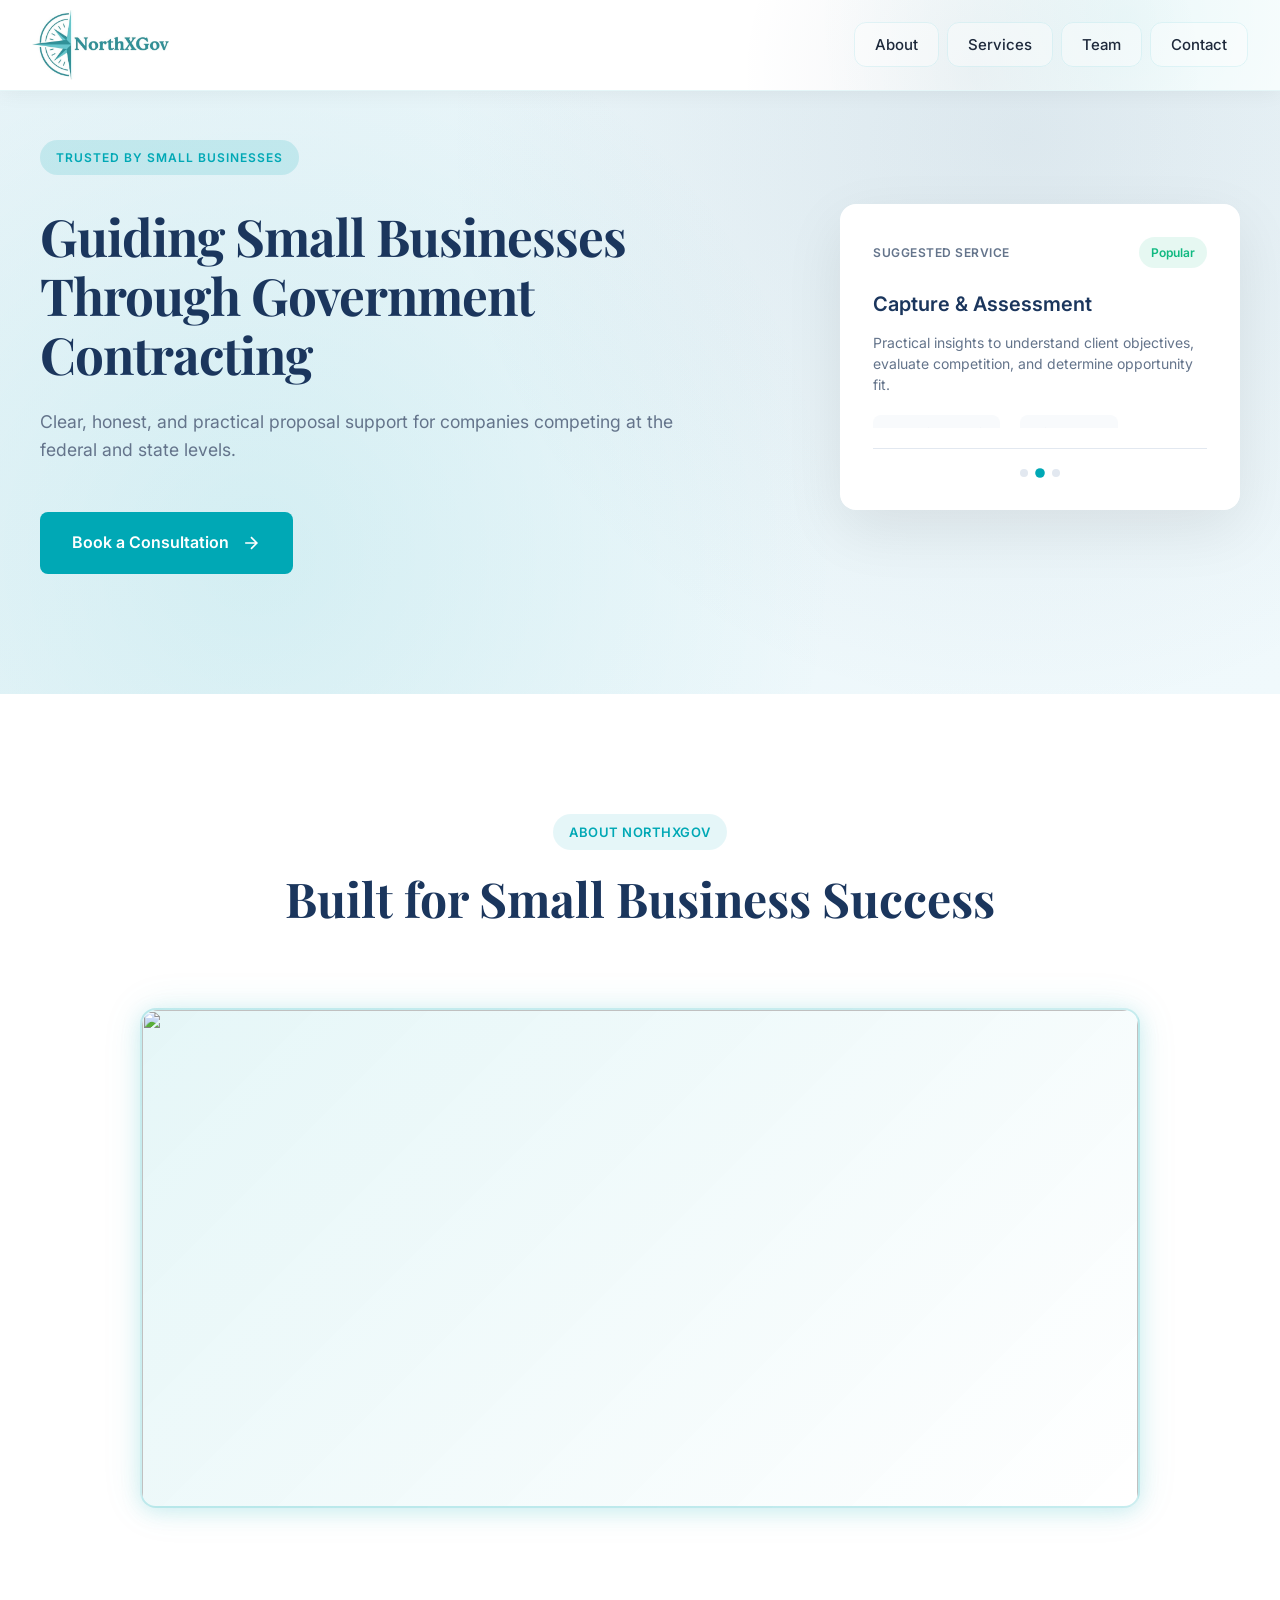
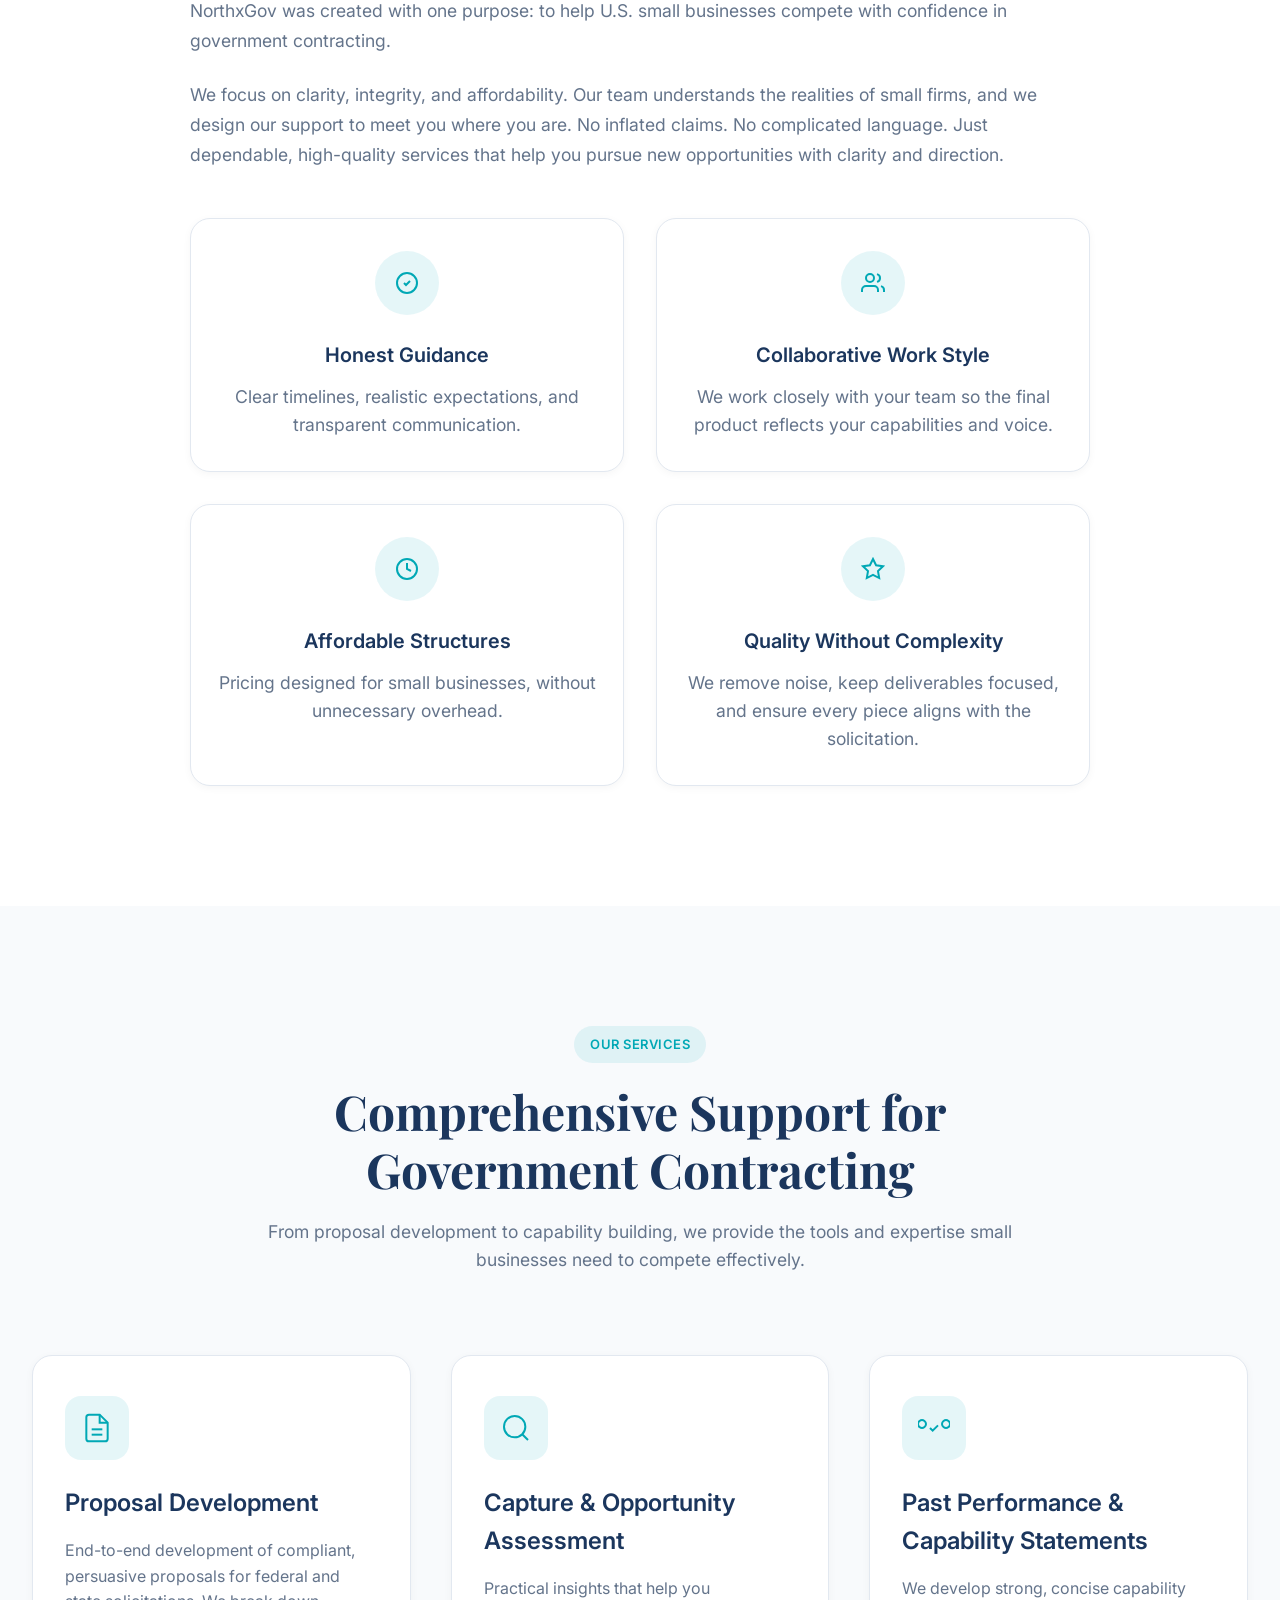
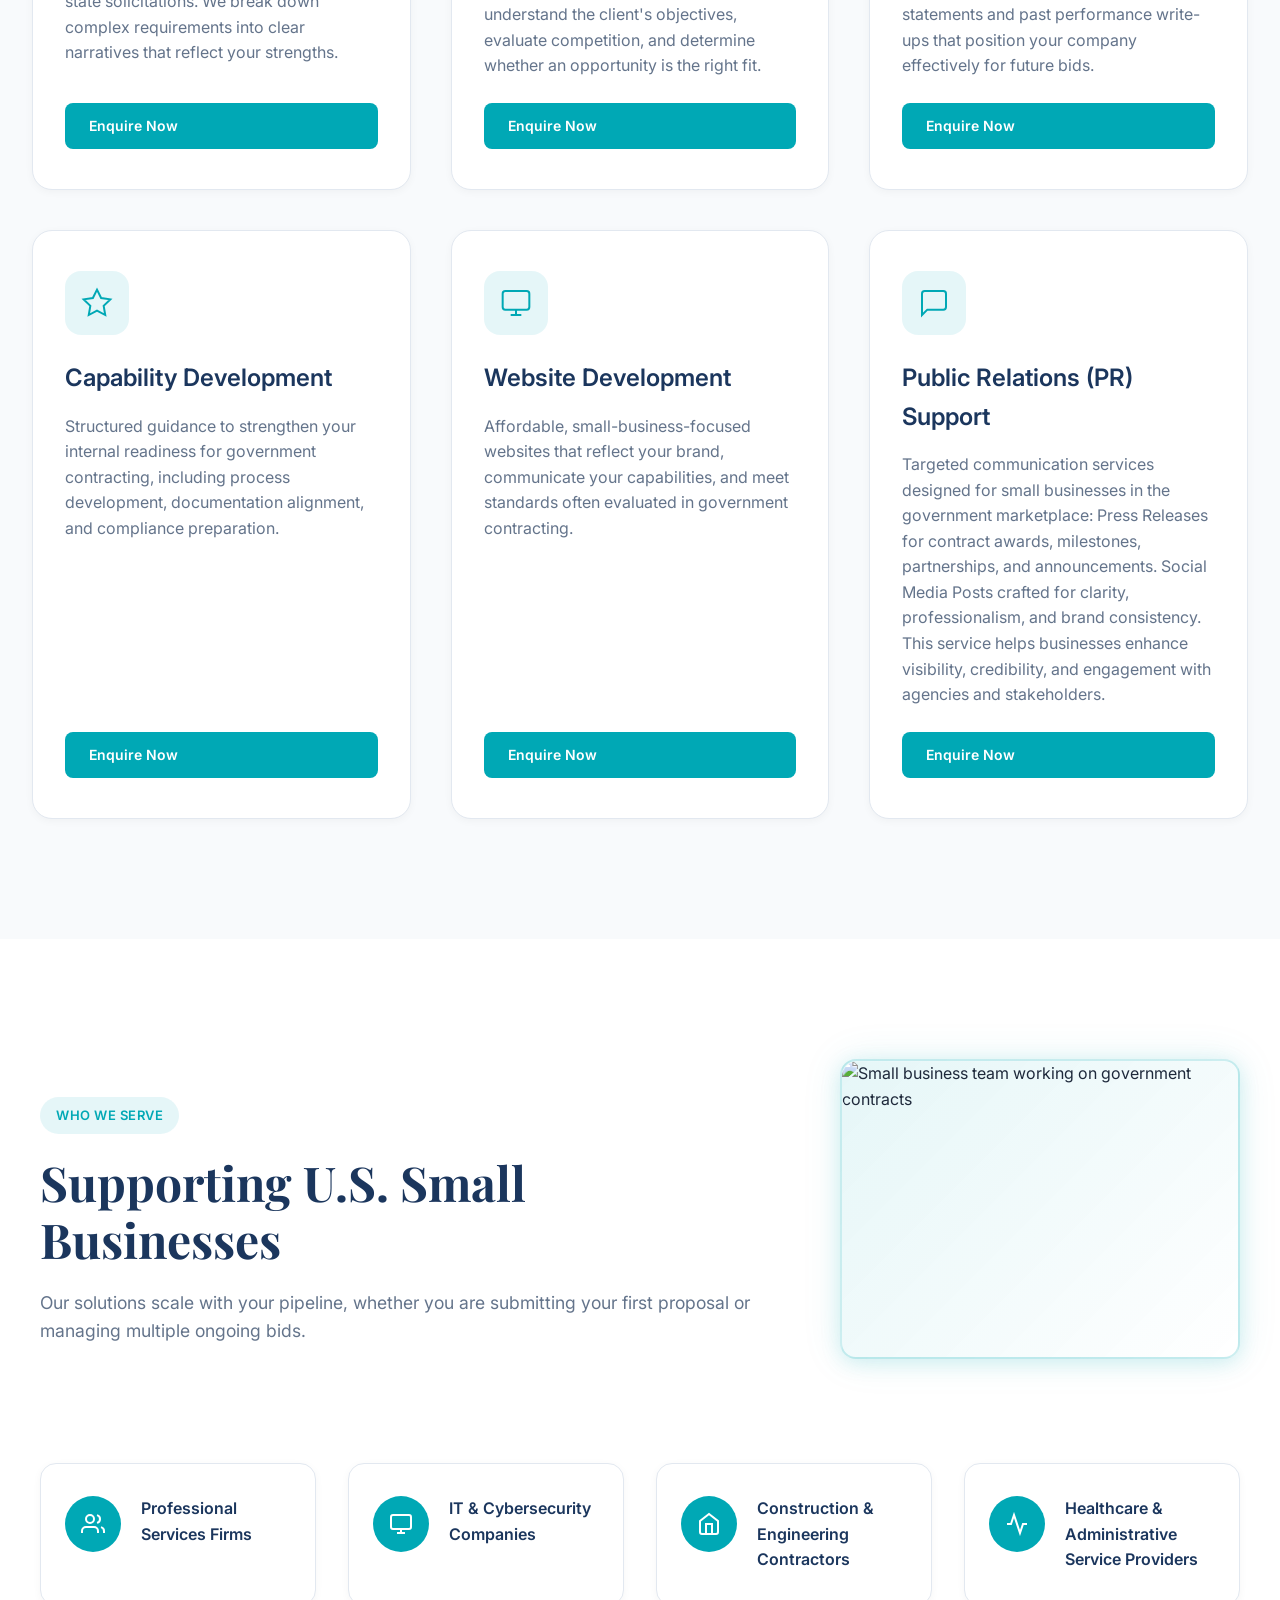
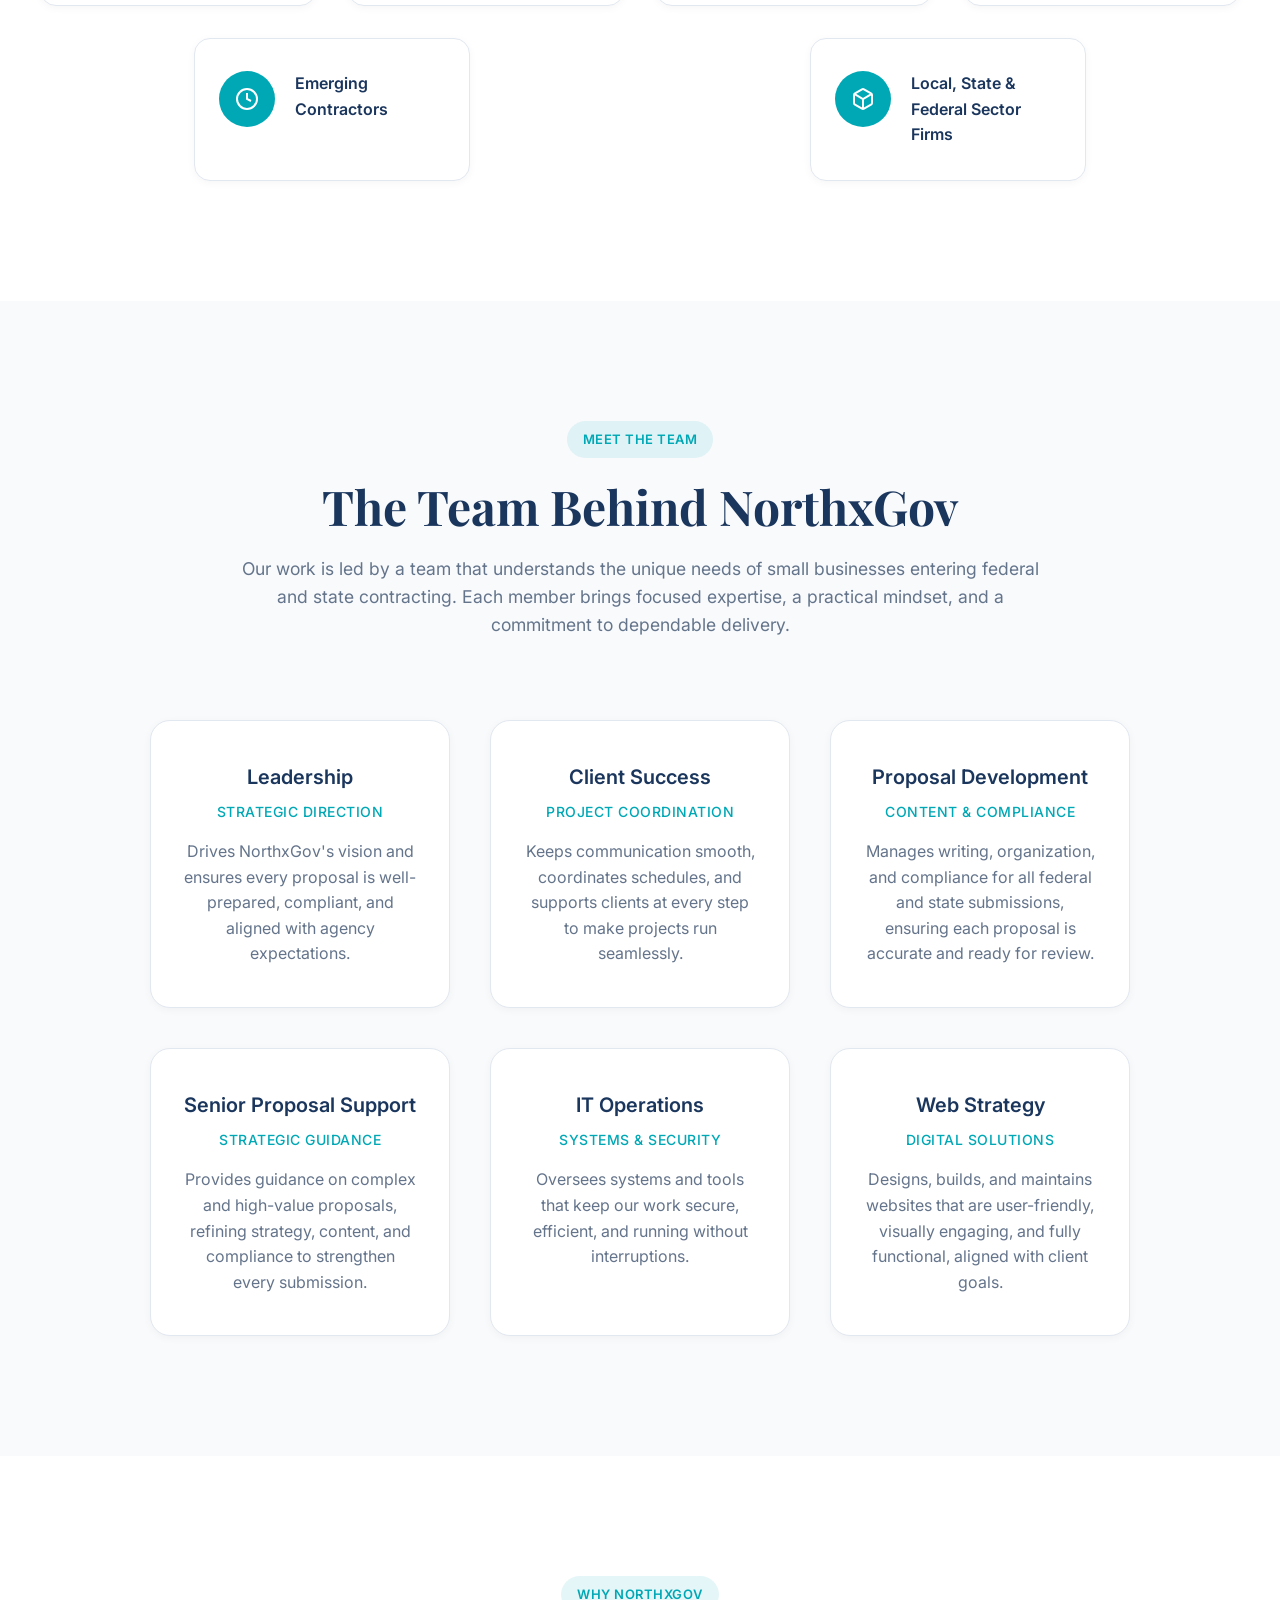
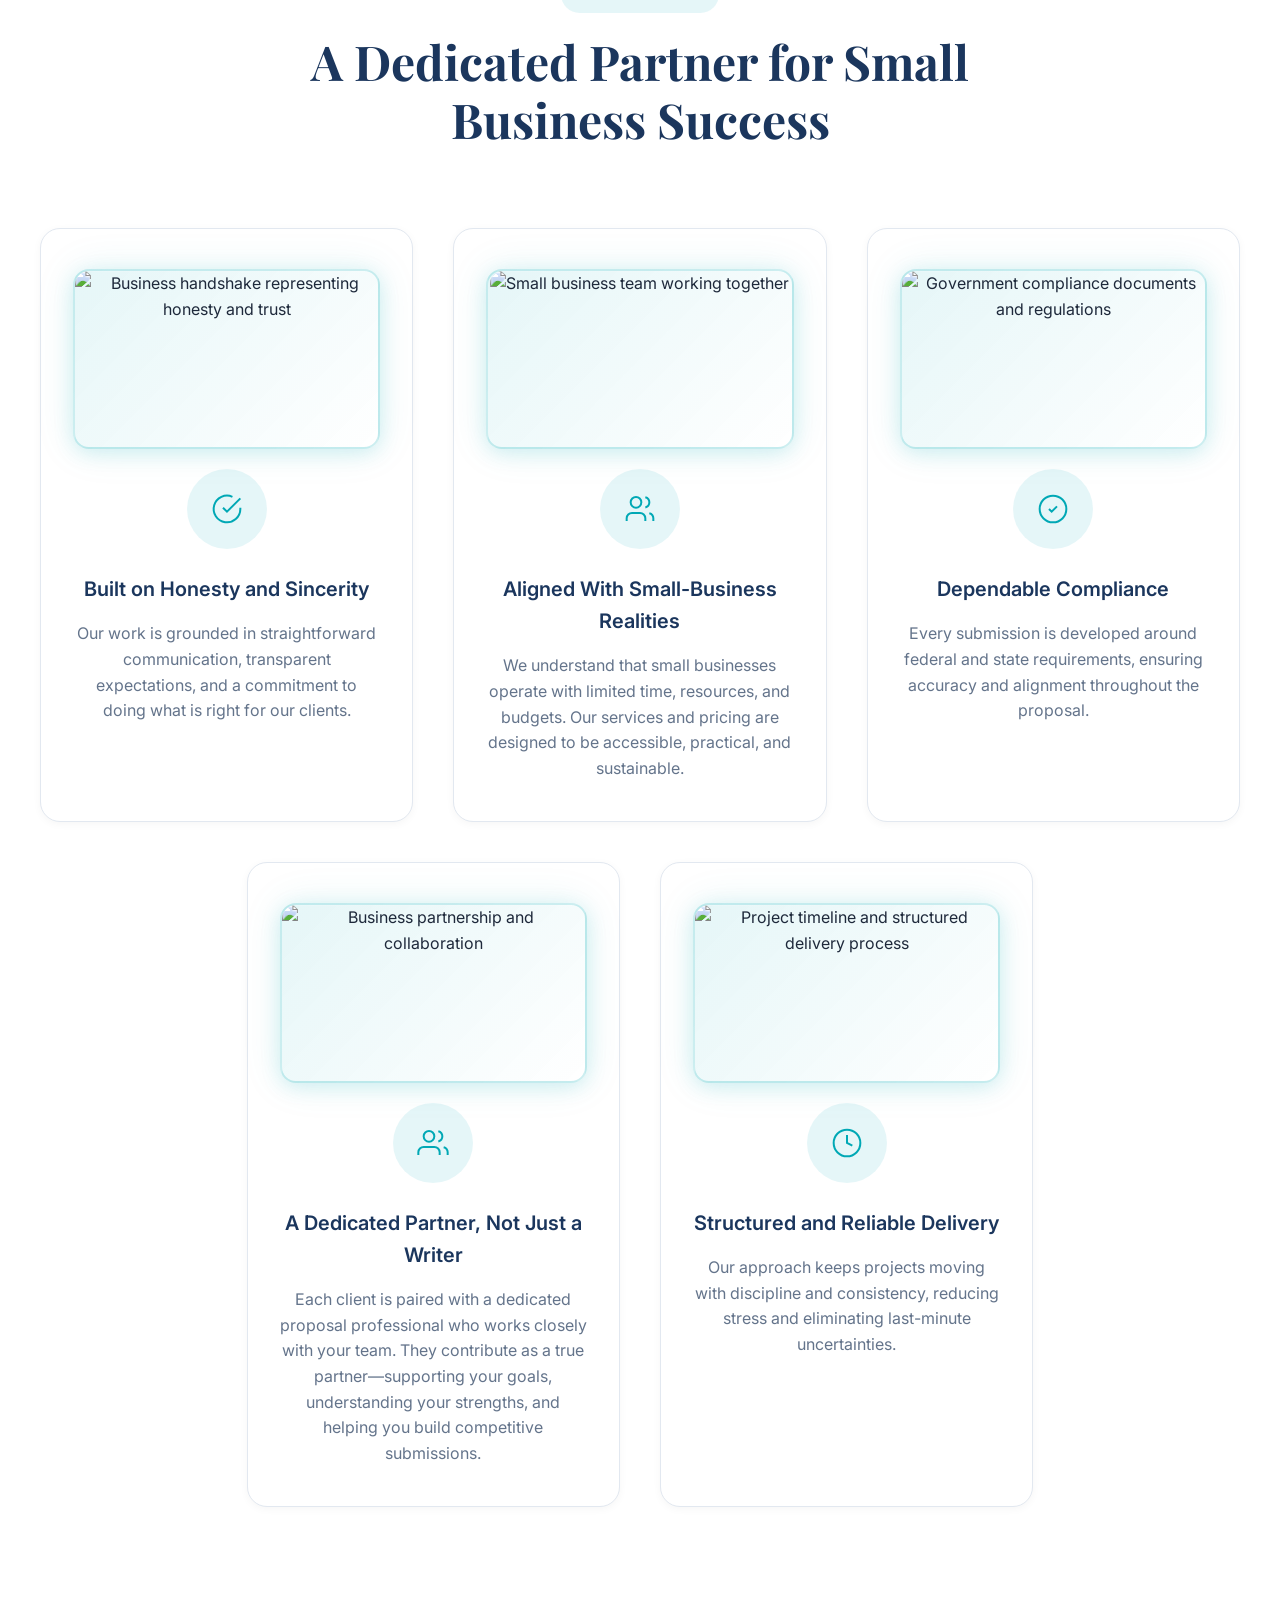
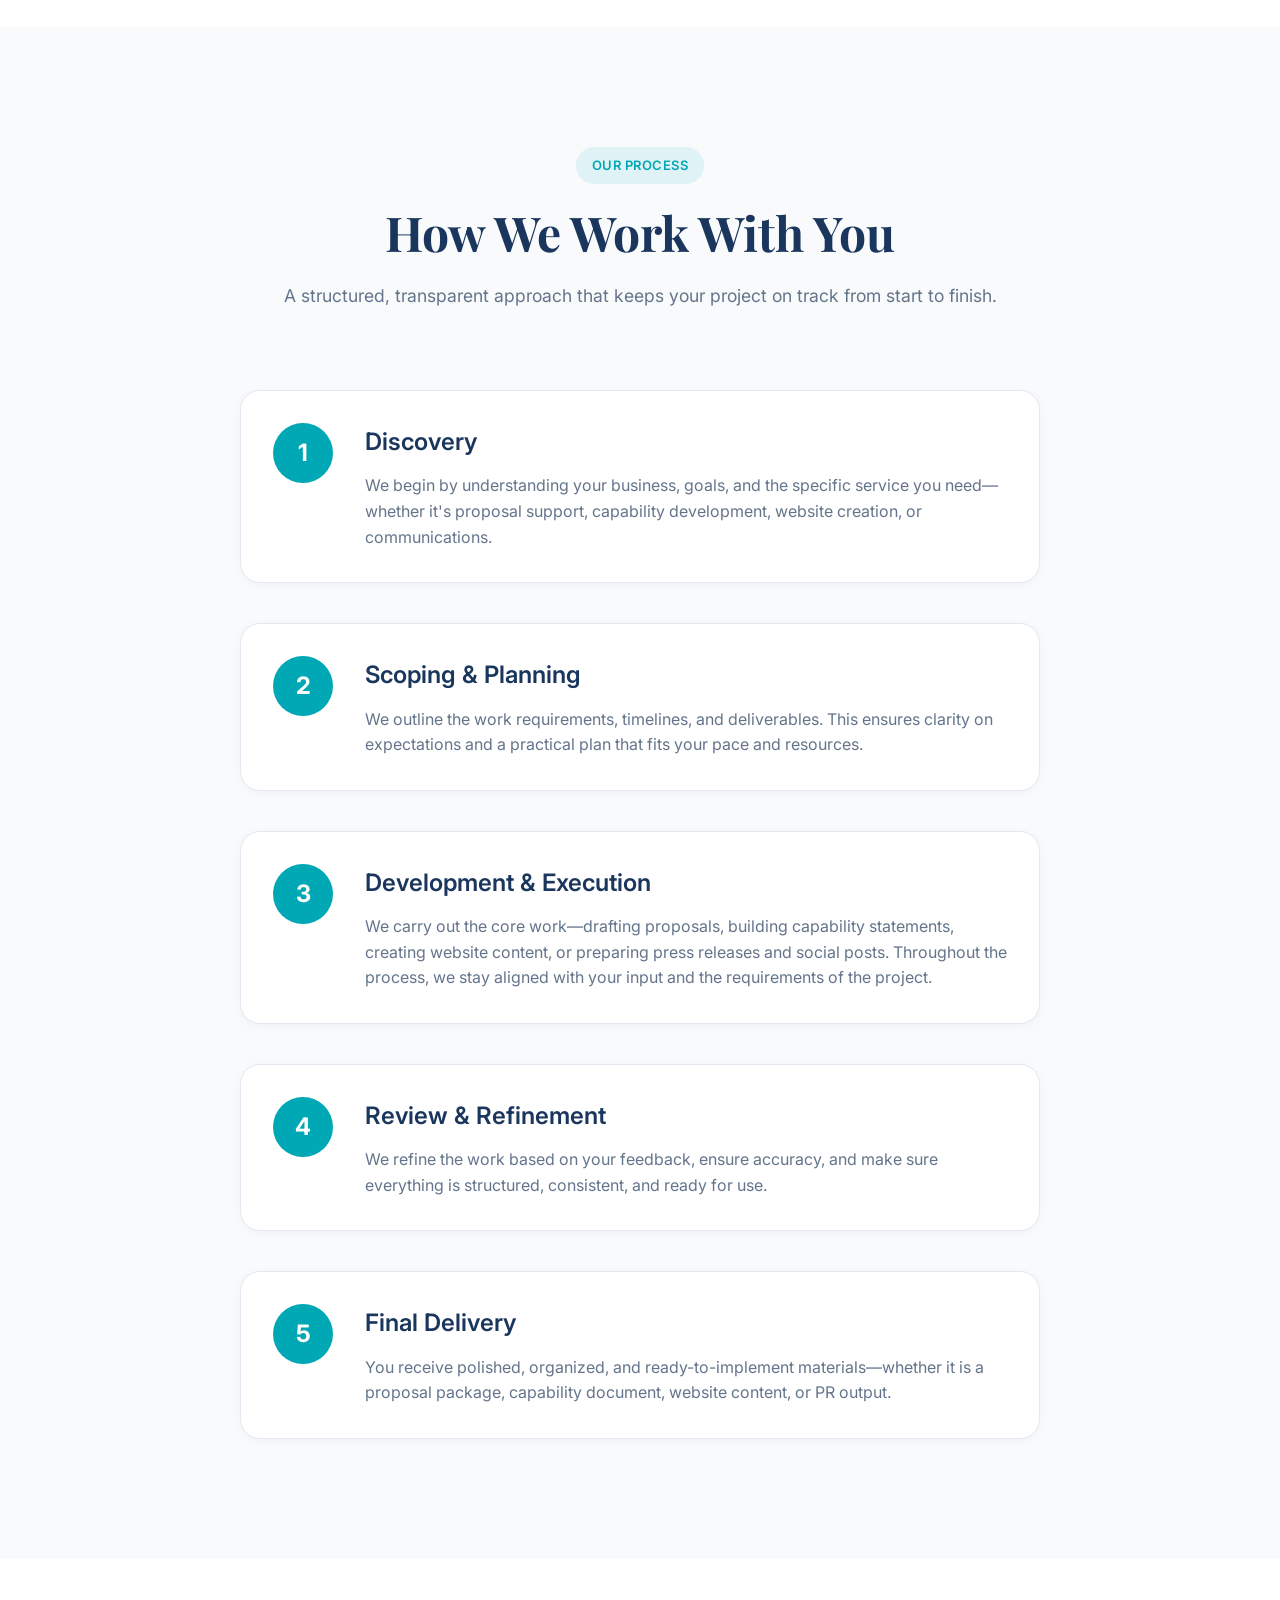
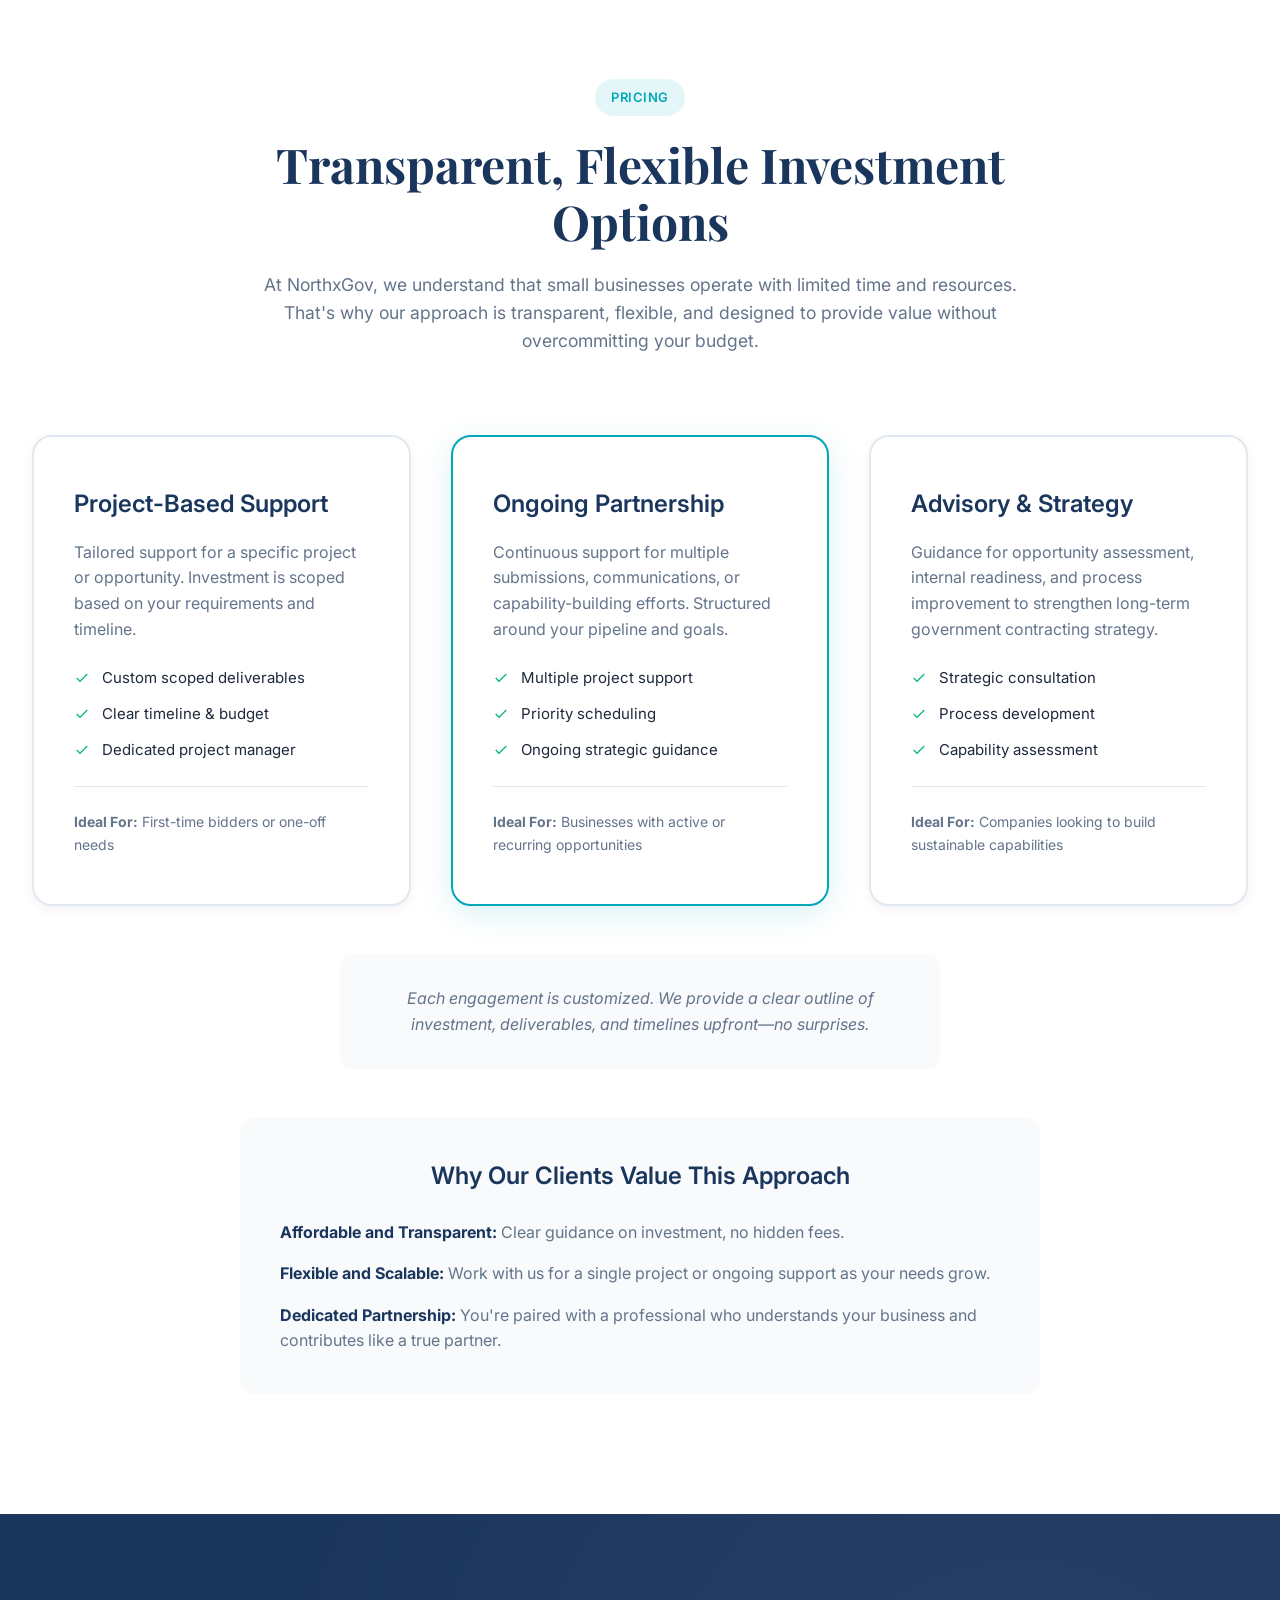
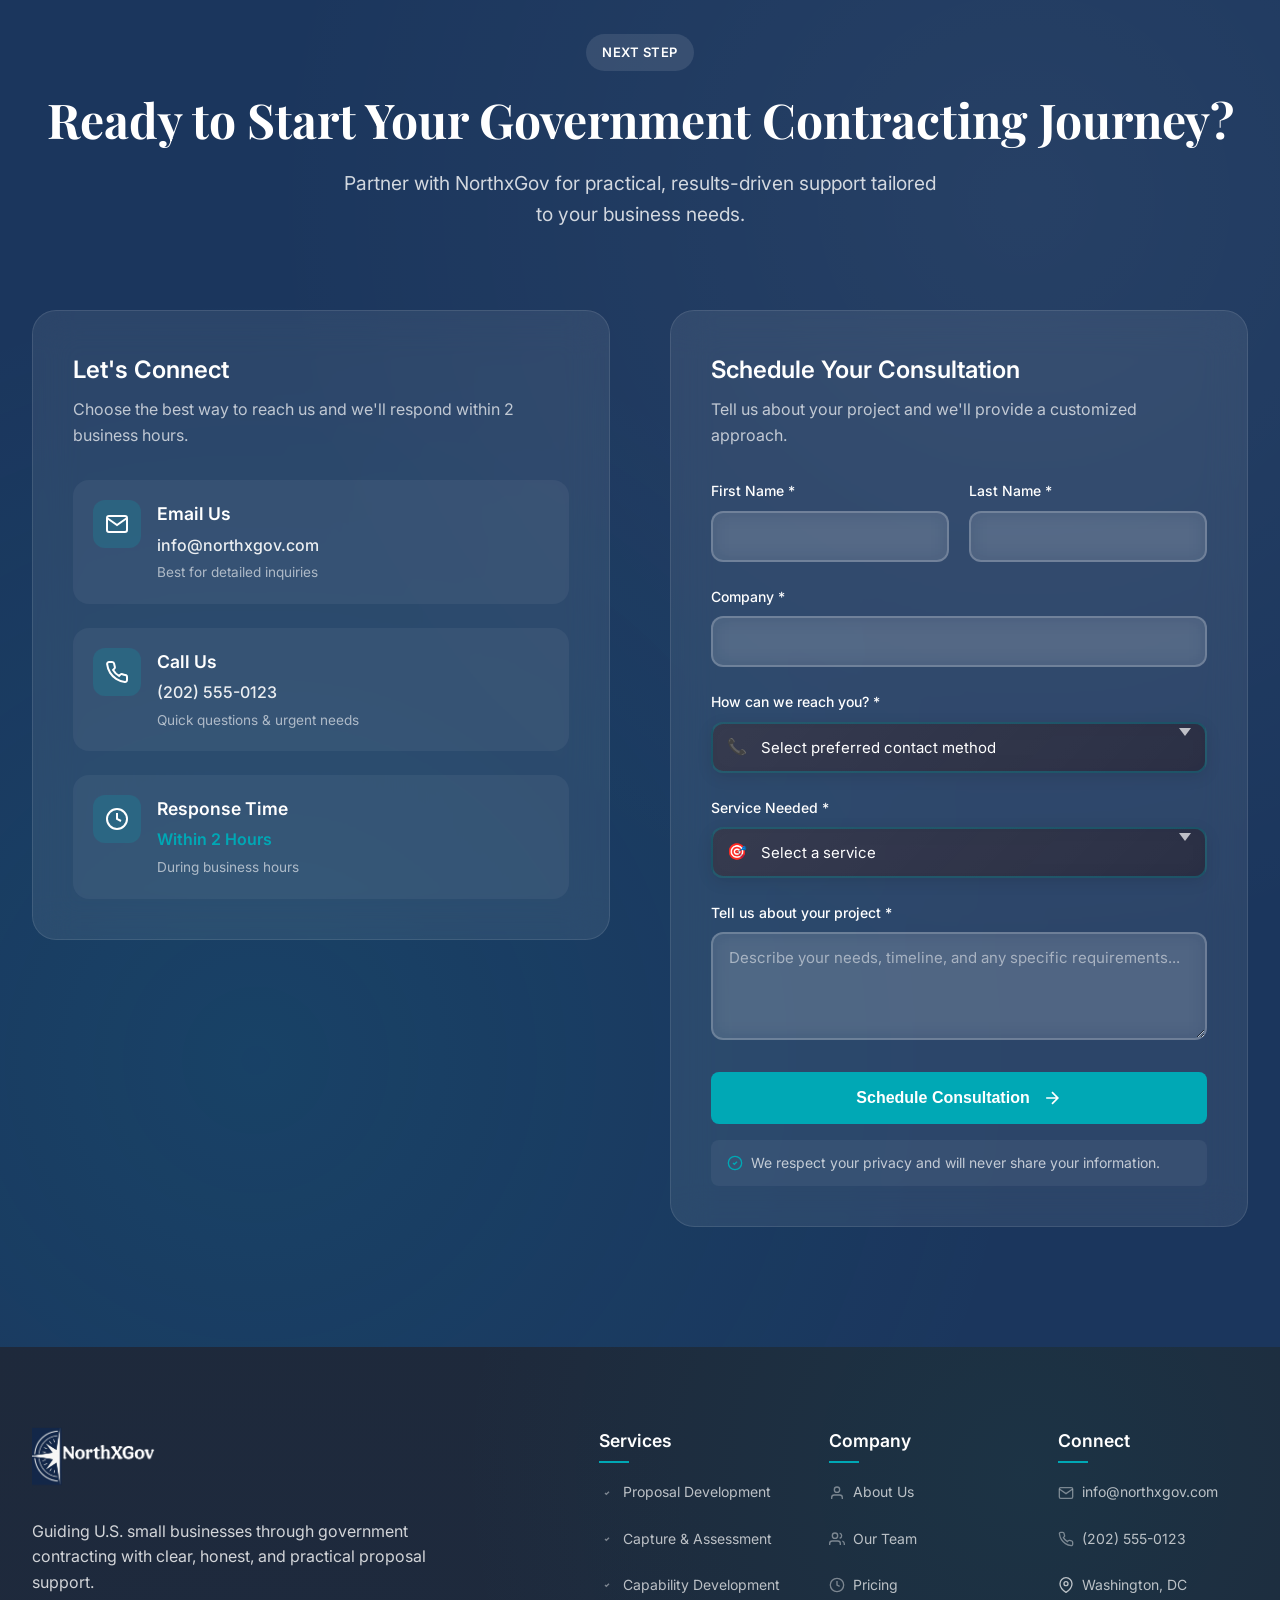
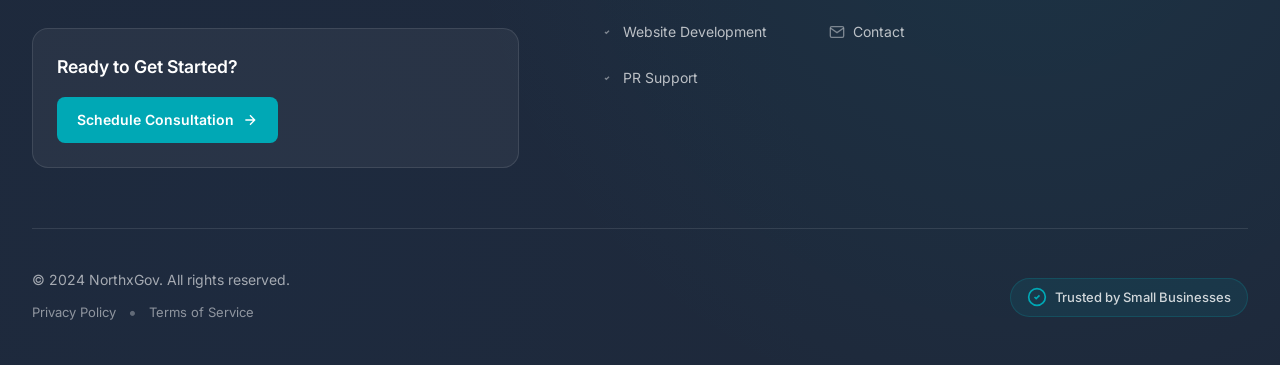
==== index.html @ 9a112b17 "added favicon, seo" ====
<!DOCTYPE html>
<html lang="en">

<head>
    <meta charset="UTF-8">
    <meta name="viewport" content="width=device-width, initial-scale=1.0">
    <title>NorthxGov - Guiding Small Businesses Through Government Contracting</title>

    <!-- SEO Meta Tags -->
    <meta name="description"
        content="NorthxGov provides government contracting services, federal contracting consulting, and small business government contracting support. Expert RFP response services and proposal writing for government contractors.">
    <meta name="keywords"
        content="government contracting, government contractor services, government contract bidding, government proposal writing services, federal contracting consulting, state contracting consulting, small business government contracting support, RFP response services, capability statement development, government bid support, govcon consulting services, affordable gov contract consulting, website development for contractors">
    <meta name="author" content="NorthxGov">
    <meta name="robots" content="index, follow">

    <!-- Open Graph Meta Tags -->
    <meta property="og:title" content="NorthxGov - Government Contracting Services for Small Businesses">
    <meta property="og:description"
        content="Expert government contracting services, federal contracting consulting, RFP response services, and proposal writing for small business government contractors.">
    <meta property="og:type" content="website">
    <meta property="og:url" content="https://northxgov.com">
    <meta property="og:image" content="logo.jpg">

    <!-- Twitter Card Meta Tags -->
    <meta name="twitter:card" content="summary_large_image">
    <meta name="twitter:title" content="NorthxGov - Government Contracting Services">
    <meta name="twitter:description"
        content="Government contracting services, federal contracting consulting, RFP response services for small businesses.">
    <meta name="twitter:image" content="logo.jpg">

    <!-- Additional SEO Meta Tags -->
    <meta name="geo.region" content="US">
    <meta name="geo.placename" content="United States">
    <meta name="language" content="en-US">
    <meta name="distribution" content="global">
    <meta name="rating" content="general">
    <meta name="revisit-after" content="7 days">

    <!-- Favicon -->
    <link rel="apple-touch-icon" sizes="180x180" href="favicon_io/apple-touch-icon.png">
    <link rel="icon" type="image/png" sizes="32x32" href="favicon_io/favicon-32x32.png">
    <link rel="icon" type="image/png" sizes="16x16" href="favicon_io/favicon-16x16.png">
    <link rel="manifest" href="favicon_io/site.webmanifest">
    <link rel="shortcut icon" href="favicon_io/favicon.ico">
    <meta name="theme-color" content="#00A8B5">
    <meta name="msapplication-TileColor" content="#1B365D">

    <!-- Stylesheets -->
    <link rel="stylesheet" href="styles.css">
    <link rel="stylesheet" href="styles2.css">
    <link rel="stylesheet" href="styles3.css">
    <link
        href="https://fonts.googleapis.com/css2?family=Playfair+Display:wght@400;600;700&family=Inter:wght@300;400;500;600&display=swap"
        rel="stylesheet">
</head>

<body>
    <!-- Navigation -->
    <nav class="navbar">
        <div class="nav-container">
            <div class="nav-logo">
                <img src="logo.jpg" alt="NorthxGov" class="logo-img">
            </div>

            <ul class="nav-menu">
                <li><a href="#about" class="nav-link">About</a></li>
                <li><a href="#services" class="nav-link">Services</a></li>
                <li><a href="#team" class="nav-link">Team</a></li>
                <li><a href="#contact" class="nav-link">Contact</a></li>
            </ul>

            <div class="mobile-menu-toggle">
                <span class="hamburger-line"></span>
                <span class="hamburger-line"></span>
                <span class="hamburger-line"></span>
            </div>
        </div>

        <!-- Mobile Menu Overlay -->
        <div class="mobile-menu-overlay">
            <div class="mobile-menu-content">
                <ul class="mobile-nav-links">
                    <li><a href="#about" class="mobile-nav-link">About</a></li>
                    <li><a href="#services" class="mobile-nav-link">Services</a></li>
                    <li><a href="#team" class="mobile-nav-link">Team</a></li>
                    <li><a href="#contact" class="mobile-nav-link">Contact</a></li>
                </ul>
            </div>
        </div>
    </nav>

    <!-- Hero Section -->
    <section class="hero">
        <div class="hero-overlay"></div>
        <div class="container">
            <div class="hero-content">
                <div class="hero-text">
                    <div class="hero-badge">Trusted by Small Businesses</div>
                    <h1 class="hero-title">Guiding Small Businesses Through Government Contracting</h1>
                    <p class="hero-subtitle">Clear, honest, and practical proposal support for companies competing at
                        the federal and state levels.</p>

                    <div class="hero-actions">
                        <a href="#contact" class="btn-primary-large">
                            <span>Book a Consultation</span>
                            <svg width="20" height="20" viewBox="0 0 24 24" fill="none" stroke="currentColor"
                                stroke-width="2">
                                <path d="M5 12h14M12 5l7 7-7 7" />
                            </svg>
                        </a>
                    </div>
                </div>

                <div class="hero-visual">
                    <div class="hero-card">
                        <div class="card-header">
                            <div class="card-label">Suggested Service</div>
                            <div class="card-badge">Popular</div>
                        </div>
                        <div class="card-content" id="serviceSlider">
                            <div class="service-slide active">
                                <h3 class="card-title">Proposal Development</h3>
                                <p class="card-description">End-to-end development of compliant, persuasive proposals
                                    for federal and state solicitations.</p>
                                <div class="card-metrics">
                                    <span class="metric-item">Compliance Ready</span>
                                    <span class="metric-item">Expert Review</span>
                                </div>
                            </div>
                            <div class="service-slide">
                                <h3 class="card-title">Capture & Assessment</h3>
                                <p class="card-description">Practical insights to understand client objectives, evaluate
                                    competition, and determine opportunity fit.</p>
                                <div class="card-metrics">
                                    <span class="metric-item">Strategic Analysis</span>
                                    <span class="metric-item">Win Strategy</span>
                                </div>
                            </div>
                            <div class="service-slide">
                                <h3 class="card-title">Capability Development</h3>
                                <p class="card-description">Structured guidance to strengthen internal readiness for
                                    government contracting success.</p>
                                <div class="card-metrics">
                                    <span class="metric-item">Process Building</span>
                                    <span class="metric-item">Long-term Growth</span>
                                </div>
                            </div>
                        </div>
                        <div class="slide-indicators">
                            <span class="indicator active" data-slide="0"></span>
                            <span class="indicator" data-slide="1"></span>
                            <span class="indicator" data-slide="2"></span>
                        </div>
                    </div>
                </div>
            </div>
        </div>
    </section>

    <!-- About Section -->
    <section id="about" class="about">
        <div class="container">
            <div class="about-content">
                <div class="section-intro">
                    <div class="section-label">About NorthxGov</div>
                    <h2>Built for Small Business Success</h2>
                </div>

                <!-- About Section Image -->
                <div class="about-main-image">
                    <div class="image-container glow-container">
                        <img src="https://images.unsplash.com/photo-1568992687947-868a62a9f521?q=80&w=1332&auto=format&fit=crop&ixlib=rb-4.1.0&ixid=M3wxMjA3fDB8MHxwaG90by1wYWdlfHx8fGVufDB8fHx8fA%3D%3D
                            alt=" Professional business team collaboration" class="about-image">
                    </div>
                </div>

                <div class="about-grid">
                    <div class="about-text">
                        <p>NorthxGov was created with one purpose: to help U.S. small businesses compete with confidence
                            in government contracting.</p>

                        <p>We focus on clarity, integrity, and affordability. Our team understands the realities of
                            small firms, and we design our support to meet you where you are. No inflated claims. No
                            complicated language. Just dependable, high-quality services that help you pursue new
                            opportunities with clarity and direction.</p>

                        <div class="approach-grid">
                            <div class="approach-card">
                                <div class="approach-icon">
                                    <svg width="24" height="24" viewBox="0 0 24 24" fill="none" stroke="currentColor"
                                        stroke-width="2">
                                        <path d="M9 12l2 2 4-4" />
                                        <circle cx="12" cy="12" r="10" />
                                    </svg>
                                </div>
                                <div class="approach-content">
                                    <h4>Honest Guidance</h4>
                                    <p>Clear timelines, realistic expectations, and transparent communication.</p>
                                </div>
                            </div>

                            <div class="approach-card">
                                <div class="approach-icon">
                                    <svg width="24" height="24" viewBox="0 0 24 24" fill="none" stroke="currentColor"
                                        stroke-width="2">
                                        <path d="M17 21v-2a4 4 0 0 0-4-4H5a4 4 0 0 0-4 4v2" />
                                        <circle cx="9" cy="7" r="4" />
                                        <path d="M23 21v-2a4 4 0 0 0-3-3.87" />
                                        <path d="M16 3.13a4 4 0 0 1 0 7.75" />
                                    </svg>
                                </div>
                                <div class="approach-content">
                                    <h4>Collaborative Work Style</h4>
                                    <p>We work closely with your team so the final product reflects your capabilities
                                        and voice.</p>
                                </div>
                            </div>

                            <div class="approach-card">
                                <div class="approach-icon">
                                    <svg width="24" height="24" viewBox="0 0 24 24" fill="none" stroke="currentColor"
                                        stroke-width="2">
                                        <circle cx="12" cy="12" r="10" />
                                        <path d="M12 6v6l4 2" />
                                    </svg>
                                </div>
                                <div class="approach-content">
                                    <h4>Affordable Structures</h4>
                                    <p>Pricing designed for small businesses, without unnecessary overhead.</p>
                                </div>
                            </div>

                            <div class="approach-card">
                                <div class="approach-icon">
                                    <svg width="24" height="24" viewBox="0 0 24 24" fill="none" stroke="currentColor"
                                        stroke-width="2">
                                        <path
                                            d="M12 2l3.09 6.26L22 9.27l-5 4.87 1.18 6.88L12 17.77l-6.18 3.25L7 14.14 2 9.27l6.91-1.01L12 2z" />
                                    </svg>
                                </div>
                                <div class="approach-content">
                                    <h4>Quality Without Complexity</h4>
                                    <p>We remove noise, keep deliverables focused, and ensure every piece aligns with
                                        the solicitation.</p>
                                </div>
                            </div>
                        </div>
                    </div>
                </div>
            </div>
        </div>
    </section>

    <!-- Services Section -->
    <section id="services" class="services">
        <div class="container">
            <div class="section-intro">
                <div class="section-label">Our Services</div>
                <h2>Comprehensive Support for Government Contracting</h2>
                <p>From proposal development to capability building, we provide the tools and expertise small businesses
                    need to compete effectively.</p>
            </div>

            <div class="services-grid">
                <div class="service-card">
                    <div class="card-icon">
                        <svg width="32" height="32" viewBox="0 0 24 24" fill="none" stroke="currentColor"
                            stroke-width="1.5">
                            <path d="M14 2H6a2 2 0 0 0-2 2v16a2 2 0 0 0 2 2h12a2 2 0 0 0 2-2V8z" />
                            <polyline points="14,2 14,8 20,8" />
                            <line x1="16" y1="13" x2="8" y2="13" />
                            <line x1="16" y1="17" x2="8" y2="17" />
                        </svg>
                    </div>
                    <h3>Proposal Development</h3>
                    <p>End-to-end development of compliant, persuasive proposals for federal and state solicitations. We
                        break down complex requirements into clear narratives that reflect your strengths.</p>
                    <a href="#contact" class="service-enquire-btn" data-service="proposal">Enquire Now</a>
                </div>

                <div class="service-card">
                    <div class="card-icon">
                        <svg width="32" height="32" viewBox="0 0 24 24" fill="none" stroke="currentColor"
                            stroke-width="1.5">
                            <circle cx="11" cy="11" r="8" />
                            <path d="M21 21l-4.35-4.35" />
                        </svg>
                    </div>
                    <h3>Capture & Opportunity Assessment</h3>
                    <p>Practical insights that help you understand the client's objectives, evaluate competition, and
                        determine whether an opportunity is the right fit.</p>
                    <a href="#contact" class="service-enquire-btn" data-service="capture">Enquire Now</a>
                </div>

                <div class="service-card">
                    <div class="card-icon">
                        <svg width="32" height="32" viewBox="0 0 24 24" fill="none" stroke="currentColor"
                            stroke-width="1.5">
                            <path d="M9 12l2 2 4-4" />
                            <path d="M21 12c-1 0-3-1-3-3s2-3 3-3 3 1 3 3-2 3-3 3" />
                            <path d="M3 12c1 0 3-1 3-3s-2-3-3-3-3 1-3 3 2 3 3 3" />
                        </svg>
                    </div>
                    <h3>Past Performance & Capability Statements</h3>
                    <p>We develop strong, concise capability statements and past performance write-ups that position
                        your company effectively for future bids.</p>
                    <a href="#contact" class="service-enquire-btn" data-service="capability">Enquire Now</a>
                </div>

                <div class="service-card">
                    <div class="card-icon">
                        <svg width="32" height="32" viewBox="0 0 24 24" fill="none" stroke="currentColor"
                            stroke-width="1.5">
                            <path
                                d="M12 2l3.09 6.26L22 9.27l-5 4.87 1.18 6.88L12 17.77l-6.18 3.25L7 14.14 2 9.27l6.91-1.01L12 2z" />
                        </svg>
                    </div>
                    <h3>Capability Development</h3>
                    <p>Structured guidance to strengthen your internal readiness for government contracting, including
                        process development, documentation alignment, and compliance preparation.</p>
                    <a href="#contact" class="service-enquire-btn" data-service="development">Enquire Now</a>
                </div>

                <div class="service-card">
                    <div class="card-icon">
                        <svg width="32" height="32" viewBox="0 0 24 24" fill="none" stroke="currentColor"
                            stroke-width="1.5">
                            <rect x="2" y="3" width="20" height="14" rx="2" ry="2" />
                            <line x1="8" y1="21" x2="16" y2="21" />
                            <line x1="12" y1="17" x2="12" y2="21" />
                        </svg>
                    </div>
                    <h3>Website Development</h3>
                    <p>Affordable, small-business-focused websites that reflect your brand, communicate your
                        capabilities, and meet standards often evaluated in government contracting.</p>
                    <a href="#contact" class="service-enquire-btn" data-service="website">Enquire Now</a>
                </div>

                <div class="service-card">
                    <div class="card-icon">
                        <svg width="32" height="32" viewBox="0 0 24 24" fill="none" stroke="currentColor"
                            stroke-width="1.5">
                            <path d="M21 15a2 2 0 0 1-2 2H7l-4 4V5a2 2 0 0 1 2-2h14a2 2 0 0 1 2 2z" />
                        </svg>
                    </div>
                    <h3>Public Relations (PR) Support</h3>
                    <p>Targeted communication services designed for small businesses in the government marketplace:
                        Press Releases for contract awards, milestones, partnerships, and announcements. Social Media
                        Posts crafted for clarity, professionalism, and brand consistency. This service helps businesses
                        enhance visibility, credibility, and engagement with agencies and stakeholders.</p>
                    <a href="#contact" class="service-enquire-btn" data-service="pr">Enquire Now</a>
                </div>
            </div>
        </div>
    </section>

    <!-- Who We Serve Section -->
    <section class="who-we-serve">
        <div class="container">
            <div class="who-we-serve-content">
                <div class="who-we-serve-text">
                    <div class="section-label">Who We Serve</div>
                    <h2>Supporting U.S. Small Businesses</h2>
                    <p>Our solutions scale with your pipeline, whether you are submitting your first proposal or
                        managing
                        multiple ongoing bids.</p>
                </div>

                <div class="who-we-serve-visual">
                    <div class="image-container glow-container">
                        <img src="https://images.pexels.com/photos/590016/pexels-photo-590016.jpeg"
                            alt="Small business team working on government contracts" class="section-image">
                    </div>
                </div>
            </div>

            <div class="serve-grid">
                <div class="serve-item">
                    <div class="serve-icon">
                        <svg width="24" height="24" viewBox="0 0 24 24" fill="none" stroke="currentColor"
                            stroke-width="2">
                            <path d="M17 21v-2a4 4 0 0 0-4-4H5a4 4 0 0 0-4 4v2" />
                            <circle cx="9" cy="7" r="4" />
                            <path d="M23 21v-2a4 4 0 0 0-3-3.87" />
                            <path d="M16 3.13a4 4 0 0 1 0 7.75" />
                        </svg>
                    </div>
                    <h4>Professional Services Firms</h4>
                </div>

                <div class="serve-item">
                    <div class="serve-icon">
                        <svg width="24" height="24" viewBox="0 0 24 24" fill="none" stroke="currentColor"
                            stroke-width="2">
                            <rect x="2" y="3" width="20" height="14" rx="2" ry="2" />
                            <line x1="8" y1="21" x2="16" y2="21" />
                            <line x1="12" y1="17" x2="12" y2="21" />
                        </svg>
                    </div>
                    <h4>IT & Cybersecurity Companies</h4>
                </div>

                <div class="serve-item">
                    <div class="serve-icon">
                        <svg width="24" height="24" viewBox="0 0 24 24" fill="none" stroke="currentColor"
                            stroke-width="2">
                            <path d="M3 9l9-7 9 7v11a2 2 0 0 1-2 2H5a2 2 0 0 1-2-2z" />
                            <polyline points="9,22 9,12 15,12 15,22" />
                        </svg>
                    </div>
                    <h4>Construction & Engineering Contractors</h4>
                </div>

                <div class="serve-item">
                    <div class="serve-icon">
                        <svg width="24" height="24" viewBox="0 0 24 24" fill="none" stroke="currentColor"
                            stroke-width="2">
                            <path d="M22 12h-4l-3 9L9 3l-3 9H2" />
                        </svg>
                    </div>
                    <h4>Healthcare & Administrative Service Providers</h4>
                </div>

                <div class="serve-item">
                    <div class="serve-icon">
                        <svg width="24" height="24" viewBox="0 0 24 24" fill="none" stroke="currentColor"
                            stroke-width="2">
                            <circle cx="12" cy="12" r="10" />
                            <polyline points="12,6 12,12 16,14" />
                        </svg>
                    </div>
                    <h4>Emerging Contractors</h4>
                </div>

                <div class="serve-item">
                    <div class="serve-icon">
                        <svg width="24" height="24" viewBox="0 0 24 24" fill="none" stroke="currentColor"
                            stroke-width="2">
                            <path
                                d="M21 16V8a2 2 0 0 0-1-1.73l-7-4a2 2 0 0 0-2 0l-7 4A2 2 0 0 0 3 8v8a2 2 0 0 0 1 1.73l7 4a2 2 0 0 0 2 0l7-4A2 2 0 0 0 21 16z" />
                            <polyline points="3.27,6.96 12,12.01 20.73,6.96" />
                            <line x1="12" y1="22.08" x2="12" y2="12" />
                        </svg>
                    </div>
                    <h4>Local, State & Federal Sector Firms</h4>
                </div>
            </div>
        </div>
    </section>
    <!-- Team Section -->
    <section id="team" class="team">
        <div class="container">
            <div class="section-intro">
                <div class="section-label">Meet the Team</div>
                <h2>The Team Behind NorthxGov</h2>
                <p>Our work is led by a team that understands the unique needs of small businesses entering federal and
                    state contracting. Each member brings focused expertise, a practical mindset, and a commitment to
                    dependable delivery.</p>
            </div>

            <div class="team-grid">
                <div class="team-member">
                    <div class="member-info">
                        <h4>Leadership</h4>
                        <span class="member-title">Strategic Direction</span>
                        <p>Drives NorthxGov's vision and ensures every proposal is well-prepared, compliant, and aligned
                            with agency expectations.</p>
                    </div>
                </div>

                <div class="team-member">
                    <div class="member-info">
                        <h4>Client Success</h4>
                        <span class="member-title">Project Coordination</span>
                        <p>Keeps communication smooth, coordinates schedules, and supports clients at every step to make
                            projects run seamlessly.</p>
                    </div>
                </div>

                <div class="team-member">
                    <div class="member-info">
                        <h4>Proposal Development</h4>
                        <span class="member-title">Content & Compliance</span>
                        <p>Manages writing, organization, and compliance for all federal and state submissions, ensuring
                            each proposal is accurate and ready for review.</p>
                    </div>
                </div>

                <div class="team-member">
                    <div class="member-info">
                        <h4>Senior Proposal Support</h4>
                        <span class="member-title">Strategic Guidance</span>
                        <p>Provides guidance on complex and high-value proposals, refining strategy, content, and
                            compliance to strengthen every submission.</p>
                    </div>
                </div>

                <div class="team-member">
                    <div class="member-info">
                        <h4>IT Operations</h4>
                        <span class="member-title">Systems & Security</span>
                        <p>Oversees systems and tools that keep our work secure, efficient, and running without
                            interruptions.</p>
                    </div>
                </div>

                <div class="team-member">
                    <div class="member-info">
                        <h4>Web Strategy</h4>
                        <span class="member-title">Digital Solutions</span>
                        <p>Designs, builds, and maintains websites that are user-friendly, visually engaging, and fully
                            functional, aligned with client goals.</p>
                    </div>
                </div>
            </div>
        </div>
    </section>

    <!-- Why NorthxGov Section -->
    <section class="why-northxgov">
        <div class="container">
            <div class="section-intro">
                <div class="section-label">Why NorthxGov</div>
                <h2>A Dedicated Partner for Small Business Success</h2>
            </div>

            <div class="why-grid">
                <div class="why-item">
                    <div class="image-container glow-container">
                        <img src="https://images.unsplash.com/photo-1521737604893-d14cc237f11d?ixlib=rb-4.0.3&auto=format&fit=crop&w=800&q=80"
                            alt="Business handshake representing honesty and trust" class="section-image">
                    </div>
                    <div class="why-icon">
                        <svg width="32" height="32" viewBox="0 0 24 24" fill="none" stroke="currentColor"
                            stroke-width="1.5">
                            <path d="M22 11.08V12a10 10 0 1 1-5.93-9.14" />
                            <polyline points="22,4 12,14.01 9,11.01" />
                        </svg>
                    </div>
                    <h3>Built on Honesty and Sincerity</h3>
                    <p>Our work is grounded in straightforward communication, transparent expectations, and a commitment
                        to doing what is right for our clients.</p>
                </div>

                <div class="why-item">
                    <div class="image-container glow-container">
                        <img src="https://images.unsplash.com/photo-1556761175-b413da4baf72?ixlib=rb-4.0.3&auto=format&fit=crop&w=800&q=80"
                            alt="Small business team working together" class="section-image">
                    </div>
                    <div class="why-icon">
                        <svg width="32" height="32" viewBox="0 0 24 24" fill="none" stroke="currentColor"
                            stroke-width="1.5">
                            <path d="M16 21v-2a4 4 0 0 0-4-4H6a4 4 0 0 0-4 4v2" />
                            <circle cx="9" cy="7" r="4" />
                            <path d="M22 21v-2a4 4 0 0 0-3-3.87" />
                            <path d="M16 3.13a4 4 0 0 1 0 7.75" />
                        </svg>
                    </div>
                    <h3>Aligned With Small-Business Realities</h3>
                    <p>We understand that small businesses operate with limited time, resources, and budgets. Our
                        services and pricing are designed to be accessible, practical, and sustainable.</p>
                </div>

                <div class="why-item">
                    <div class="image-container glow-container">
                        <img src="https://images.unsplash.com/photo-1450101499163-c8848c66ca85?ixlib=rb-4.0.3&auto=format&fit=crop&w=800&q=80"
                            alt="Government compliance documents and regulations" class="section-image">
                    </div>
                    <div class="why-icon">
                        <svg width="32" height="32" viewBox="0 0 24 24" fill="none" stroke="currentColor"
                            stroke-width="1.5">
                            <path d="M9 12l2 2 4-4" />
                            <circle cx="12" cy="12" r="10" />
                        </svg>
                    </div>
                    <h3>Dependable Compliance</h3>
                    <p>Every submission is developed around federal and state requirements, ensuring accuracy and
                        alignment throughout the proposal.</p>
                </div>

                <div class="why-item">
                    <div class="image-container glow-container">
                        <img src="https://images.unsplash.com/photo-1600880292203-757bb62b4baf?ixlib=rb-4.0.3&auto=format&fit=crop&w=800&q=80"
                            alt="Business partnership and collaboration" class="section-image">
                    </div>
                    <div class="why-icon">
                        <svg width="32" height="32" viewBox="0 0 24 24" fill="none" stroke="currentColor"
                            stroke-width="1.5">
                            <path d="M17 21v-2a4 4 0 0 0-4-4H5a4 4 0 0 0-4 4v2" />
                            <circle cx="9" cy="7" r="4" />
                            <path d="M23 21v-2a4 4 0 0 0-3-3.87" />
                            <path d="M16 3.13a4 4 0 0 1 0 7.75" />
                        </svg>
                    </div>
                    <h3>A Dedicated Partner, Not Just a Writer</h3>
                    <p>Each client is paired with a dedicated proposal professional who works closely with your team.
                        They contribute as a true partner—supporting your goals, understanding your strengths, and
                        helping you build competitive submissions.</p>
                </div>

                <div class="why-item">
                    <div class="image-container glow-container">
                        <img src="https://images.unsplash.com/photo-1611224923853-80b023f02d71?ixlib=rb-4.0.3&auto=format&fit=crop&w=800&q=80"
                            alt="Project timeline and structured delivery process" class="section-image">
                    </div>
                    <div class="why-icon">
                        <svg width="32" height="32" viewBox="0 0 24 24" fill="none" stroke="currentColor"
                            stroke-width="1.5">
                            <circle cx="12" cy="12" r="10" />
                            <polyline points="12,6 12,12 16,14" />
                        </svg>
                    </div>
                    <h3>Structured and Reliable Delivery</h3>
                    <p>Our approach keeps projects moving with discipline and consistency, reducing stress and
                        eliminating last-minute uncertainties.</p>
                </div>
            </div>
        </div>
    </section>

    <!-- Process Section -->
    <section class="process">
        <div class="container">
            <div class="section-intro">
                <div class="section-label">Our Process</div>
                <h2>How We Work With You</h2>
                <p>A structured, transparent approach that keeps your project on track from start to finish.</p>
            </div>

            <div class="process-steps">
                <div class="process-step">
                    <div class="step-number">1</div>
                    <div class="step-content">
                        <h3>Discovery</h3>
                        <p>We begin by understanding your business, goals, and the specific service you need—whether
                            it's proposal support, capability development, website creation, or communications.</p>
                    </div>
                </div>

                <div class="process-step">
                    <div class="step-number">2</div>
                    <div class="step-content">
                        <h3>Scoping & Planning</h3>
                        <p>We outline the work requirements, timelines, and deliverables. This ensures clarity on
                            expectations and a practical plan that fits your pace and resources.</p>
                    </div>
                </div>

                <div class="process-step">
                    <div class="step-number">3</div>
                    <div class="step-content">
                        <h3>Development & Execution</h3>
                        <p>We carry out the core work—drafting proposals, building capability statements, creating
                            website content, or preparing press releases and social posts. Throughout the process, we
                            stay aligned with your input and the requirements of the project.</p>
                    </div>
                </div>

                <div class="process-step">
                    <div class="step-number">4</div>
                    <div class="step-content">
                        <h3>Review & Refinement</h3>
                        <p>We refine the work based on your feedback, ensure accuracy, and make sure everything is
                            structured, consistent, and ready for use.</p>
                    </div>
                </div>

                <div class="process-step">
                    <div class="step-number">5</div>
                    <div class="step-content">
                        <h3>Final Delivery</h3>
                        <p>You receive polished, organized, and ready-to-implement materials—whether it is a proposal
                            package, capability document, website content, or PR output.</p>
                    </div>
                </div>
            </div>
        </div>
    </section>

    <!-- Pricing Section -->
    <section id="pricing" class="pricing">
        <div class="container">
            <div class="section-intro">
                <div class="section-label">Pricing</div>
                <h2>Transparent, Flexible Investment Options</h2>
                <p>At NorthxGov, we understand that small businesses operate with limited time and resources. That's why
                    our approach is transparent, flexible, and designed to provide value without overcommitting your
                    budget.</p>
            </div>

            <div class="pricing-grid">
                <div class="pricing-card">
                    <div class="pricing-header">
                        <h3>Project-Based Support</h3>
                        <p>Tailored support for a specific project or opportunity. Investment is scoped based on your
                            requirements and timeline.</p>
                    </div>
                    <div class="pricing-features">
                        <div class="feature-item">
                            <svg width="16" height="16" viewBox="0 0 24 24" fill="none" stroke="currentColor"
                                stroke-width="2">
                                <polyline points="20,6 9,17 4,12" />
                            </svg>
                            <span>Custom scoped deliverables</span>
                        </div>
                        <div class="feature-item">
                            <svg width="16" height="16" viewBox="0 0 24 24" fill="none" stroke="currentColor"
                                stroke-width="2">
                                <polyline points="20,6 9,17 4,12" />
                            </svg>
                            <span>Clear timeline & budget</span>
                        </div>
                        <div class="feature-item">
                            <svg width="16" height="16" viewBox="0 0 24 24" fill="none" stroke="currentColor"
                                stroke-width="2">
                                <polyline points="20,6 9,17 4,12" />
                            </svg>
                            <span>Dedicated project manager</span>
                        </div>
                    </div>
                    <div class="pricing-ideal">
                        <strong>Ideal For:</strong> First-time bidders or one-off needs
                    </div>
                </div>

                <div class="pricing-card featured">
                    <div class="pricing-header">
                        <h3>Ongoing Partnership</h3>
                        <p>Continuous support for multiple submissions, communications, or capability-building efforts.
                            Structured around your pipeline and goals.</p>
                    </div>
                    <div class="pricing-features">
                        <div class="feature-item">
                            <svg width="16" height="16" viewBox="0 0 24 24" fill="none" stroke="currentColor"
                                stroke-width="2">
                                <polyline points="20,6 9,17 4,12" />
                            </svg>
                            <span>Multiple project support</span>
                        </div>
                        <div class="feature-item">
                            <svg width="16" height="16" viewBox="0 0 24 24" fill="none" stroke="currentColor"
                                stroke-width="2">
                                <polyline points="20,6 9,17 4,12" />
                            </svg>
                            <span>Priority scheduling</span>
                        </div>
                        <div class="feature-item">
                            <svg width="16" height="16" viewBox="0 0 24 24" fill="none" stroke="currentColor"
                                stroke-width="2">
                                <polyline points="20,6 9,17 4,12" />
                            </svg>
                            <span>Ongoing strategic guidance</span>
                        </div>
                    </div>
                    <div class="pricing-ideal">
                        <strong>Ideal For:</strong> Businesses with active or recurring opportunities
                    </div>
                </div>

                <div class="pricing-card">
                    <div class="pricing-header">
                        <h3>Advisory & Strategy</h3>
                        <p>Guidance for opportunity assessment, internal readiness, and process improvement to
                            strengthen long-term government contracting strategy.</p>
                    </div>
                    <div class="pricing-features">
                        <div class="feature-item">
                            <svg width="16" height="16" viewBox="0 0 24 24" fill="none" stroke="currentColor"
                                stroke-width="2">
                                <polyline points="20,6 9,17 4,12" />
                            </svg>
                            <span>Strategic consultation</span>
                        </div>
                        <div class="feature-item">
                            <svg width="16" height="16" viewBox="0 0 24 24" fill="none" stroke="currentColor"
                                stroke-width="2">
                                <polyline points="20,6 9,17 4,12" />
                            </svg>
                            <span>Process development</span>
                        </div>
                        <div class="feature-item">
                            <svg width="16" height="16" viewBox="0 0 24 24" fill="none" stroke="currentColor"
                                stroke-width="2">
                                <polyline points="20,6 9,17 4,12" />
                            </svg>
                            <span>Capability assessment</span>
                        </div>
                    </div>
                    <div class="pricing-ideal">
                        <strong>Ideal For:</strong> Companies looking to build sustainable capabilities
                    </div>
                </div>
            </div>

            <div class="pricing-note">
                <p>Each engagement is customized. We provide a clear outline of investment, deliverables, and timelines
                    upfront—no surprises.</p>
            </div>

            <div class="client-value">
                <h3>Why Our Clients Value This Approach</h3>
                <div class="value-points">
                    <div class="value-item">
                        <strong>Affordable and Transparent:</strong> Clear guidance on investment, no hidden fees.
                    </div>
                    <div class="value-item">
                        <strong>Flexible and Scalable:</strong> Work with us for a single project or ongoing support as
                        your needs grow.
                    </div>
                    <div class="value-item">
                        <strong>Dedicated Partnership:</strong> You're paired with a professional who understands your
                        business and contributes like a true partner.
                    </div>
                </div>
            </div>
        </div>
    </section>

    <!-- Contact Section -->
    <section id="contact" class="contact">
        <div class="contact-bg-pattern"></div>
        <div class="container">
            <div class="contact-header">
                <div class="section-label">Next Step</div>
                <h2>Ready to Start Your Government Contracting Journey?</h2>
                <p>Partner with NorthxGov for practical, results-driven support tailored to your business needs.</p>
            </div>

            <div class="contact-content">
                <div class="contact-info-card">
                    <div class="info-header">
                        <h3>Let's Connect</h3>
                        <p>Choose the best way to reach us and we'll respond within 2 business hours.</p>
                    </div>

                    <div class="contact-methods">
                        <div class="contact-method">
                            <div class="method-icon">
                                <svg width="24" height="24" viewBox="0 0 24 24" fill="none" stroke="currentColor"
                                    stroke-width="2">
                                    <path
                                        d="M4 4h16c1.1 0 2 .9 2 2v12c0 1.1-.9 2-2 2H4c-1.1 0-2-.9-2-2V6c0-1.1.9-2 2-2z" />
                                    <polyline points="22,6 12,13 2,6" />
                                </svg>
                            </div>
                            <div class="method-content">
                                <h4>Email Us</h4>
                                <a href="mailto:info@northxgov.com">info@northxgov.com</a>
                                <span class="method-note">Best for detailed inquiries</span>
                            </div>
                        </div>

                        <div class="contact-method">
                            <div class="method-icon">
                                <svg width="24" height="24" viewBox="0 0 24 24" fill="none" stroke="currentColor"
                                    stroke-width="2">
                                    <path
                                        d="M22 16.92v3a2 2 0 0 1-2.18 2 19.79 19.79 0 0 1-8.63-3.07 19.5 19.5 0 0 1-6-6 19.79 19.79 0 0 1-3.07-8.67A2 2 0 0 1 4.11 2h3a2 2 0 0 1 2 1.72 12.84 12.84 0 0 0 .7 2.81 2 2 0 0 1-.45 2.11L8.09 9.91a16 16 0 0 0 6 6l1.27-1.27a2 2 0 0 1 2.11-.45 12.84 12.84 0 0 0 2.81.7A2 2 0 0 1 22 16.92z" />
                                </svg>
                            </div>
                            <div class="method-content">
                                <h4>Call Us</h4>
                                <a href="tel:+12025550123">(202) 555-0123</a>
                                <span class="method-note">Quick questions & urgent needs</span>
                            </div>
                        </div>

                        <div class="contact-method">
                            <div class="method-icon">
                                <svg width="24" height="24" viewBox="0 0 24 24" fill="none" stroke="currentColor"
                                    stroke-width="2">
                                    <circle cx="12" cy="12" r="10" />
                                    <polyline points="12,6 12,12 16,14" />
                                </svg>
                            </div>
                            <div class="method-content">
                                <h4>Response Time</h4>
                                <span class="response-time">Within 2 Hours</span>
                                <span class="method-note">During business hours</span>
                            </div>
                        </div>
                    </div>
                </div>

                <div class="contact-form-container">
                    <div class="form-header">
                        <h3>Schedule Your Consultation</h3>
                        <p>Tell us about your project and we'll provide a customized approach.</p>
                    </div>

                    <form id="contactForm" class="contact-form">
                        <div class="form-row">
                            <div class="form-group">
                                <label for="firstName">First Name *</label>
                                <input type="text" id="firstName" name="firstName" required>
                            </div>
                            <div class="form-group">
                                <label for="lastName">Last Name *</label>
                                <input type="text" id="lastName" name="lastName" required>
                            </div>
                        </div>

                        <div class="form-group">
                            <label for="company">Company *</label>
                            <input type="text" id="company" name="company" required>
                        </div>

                        <div class="form-group select-group">
                            <label for="contactMethod">How can we reach you? *</label>
                            <div class="contact-method-wrapper">
                                <select id="contactMethod" name="contactMethod" required>
                                    <option value="">Select preferred contact method</option>
                                    <option value="email">📧 Email</option>
                                    <option value="whatsapp">💬 WhatsApp</option>
                                    <option value="call">📞 Phone Call</option>
                                </select>
                            </div>
                        </div>

                        <div class="form-group" id="emailGroup" style="display: none;">
                            <label for="email">Email Address *</label>
                            <input type="email" id="email" name="email">
                        </div>

                        <div class="form-group" id="phoneGroup" style="display: none;">
                            <label for="phone">Phone Number *</label>
                            <input type="tel" id="phone" name="phone" placeholder="+1 (555) 123-4567">
                        </div>

                        <div class="form-group select-group">
                            <label for="projectType">Service Needed *</label>
                            <div class="service-select-wrapper">
                                <select id="projectType" name="projectType" required>
                                    <option value="">Select a service</option>
                                    <option value="proposal">📝 Proposal Development</option>
                                    <option value="capture">🎯 Capture & Opportunity Assessment</option>
                                    <option value="capability">📋 Past Performance & Capability Statements</option>
                                    <option value="development">🚀 Capability Development</option>
                                    <option value="website">💻 Website Development</option>
                                    <option value="pr">📢 Public Relations Support</option>
                                    <option value="consultation">💡 General Consultation</option>
                                </select>
                            </div>
                        </div>

                        <div class="form-group">
                            <label for="message">Tell us about your project *</label>
                            <textarea id="message" name="message" rows="4" required
                                placeholder="Describe your needs, timeline, and any specific requirements..."></textarea>
                        </div>

                        <button type="submit" class="submit-button">
                            <span>Schedule Consultation</span>
                            <svg width="20" height="20" viewBox="0 0 24 24" fill="none" stroke="currentColor"
                                stroke-width="2">
                                <path d="M5 12h14M12 5l7 7-7 7" />
                            </svg>
                        </button>

                        <div class="form-note">
                            <svg width="16" height="16" viewBox="0 0 24 24" fill="none" stroke="currentColor"
                                stroke-width="2">
                                <path d="M9 12l2 2 4-4" />
                                <circle cx="12" cy="12" r="10" />
                            </svg>
                            <span>We respect your privacy and will never share your information.</span>
                        </div>
                    </form>
                </div>
            </div>
        </div>
    </section>

    <!-- Footer -->
    <footer class="footer">
        <div class="footer-bg-pattern"></div>
        <div class="container">
            <div class="footer-content">
                <div class="footer-brand">
                    <div class="footer-logo">
                        <img src="footer.png" alt="NorthxGov" class="logo-img">
                    </div>
                    <p>Guiding U.S. small businesses through government contracting with clear, honest, and practical
                        proposal support.</p>

                    <div class="footer-cta">
                        <h4>Ready to Get Started?</h4>
                        <a href="#contact" class="footer-btn">
                            <span>Schedule Consultation</span>
                            <svg width="16" height="16" viewBox="0 0 24 24" fill="none" stroke="currentColor"
                                stroke-width="2">
                                <path d="M5 12h14M12 5l7 7-7 7" />
                            </svg>
                        </a>
                    </div>
                </div>

                <div class="footer-links">
                    <div class="link-group">
                        <h4>Services</h4>
                        <a href="#services">
                            <svg width="16" height="16" viewBox="0 0 24 24" fill="none" stroke="currentColor"
                                stroke-width="2">
                                <path d="M9 12l2 2 4-4" />
                            </svg>
                            Proposal Development
                        </a>
                        <a href="#services">
                            <svg width="16" height="16" viewBox="0 0 24 24" fill="none" stroke="currentColor"
                                stroke-width="2">
                                <path d="M9 12l2 2 4-4" />
                            </svg>
                            Capture & Assessment
                        </a>
                        <a href="#services">
                            <svg width="16" height="16" viewBox="0 0 24 24" fill="none" stroke="currentColor"
                                stroke-width="2">
                                <path d="M9 12l2 2 4-4" />
                            </svg>
                            Capability Development
                        </a>
                        <a href="#services">
                            <svg width="16" height="16" viewBox="0 0 24 24" fill="none" stroke="currentColor"
                                stroke-width="2">
                                <path d="M9 12l2 2 4-4" />
                            </svg>
                            Website Development
                        </a>
                        <a href="#services">
                            <svg width="16" height="16" viewBox="0 0 24 24" fill="none" stroke="currentColor"
                                stroke-width="2">
                                <path d="M9 12l2 2 4-4" />
                            </svg>
                            PR Support
                        </a>
                    </div>

                    <div class="link-group">
                        <h4>Company</h4>
                        <a href="#about">
                            <svg width="16" height="16" viewBox="0 0 24 24" fill="none" stroke="currentColor"
                                stroke-width="2">
                                <path d="M20 21v-2a4 4 0 0 0-4-4H8a4 4 0 0 0-4 4v2" />
                                <circle cx="12" cy="7" r="4" />
                            </svg>
                            About Us
                        </a>
                        <a href="#team">
                            <svg width="16" height="16" viewBox="0 0 24 24" fill="none" stroke="currentColor"
                                stroke-width="2">
                                <path d="M17 21v-2a4 4 0 0 0-4-4H5a4 4 0 0 0-4 4v2" />
                                <circle cx="9" cy="7" r="4" />
                                <path d="M23 21v-2a4 4 0 0 0-3-3.87" />
                                <path d="M16 3.13a4 4 0 0 1 0 7.75" />
                            </svg>
                            Our Team
                        </a>
                        <a href="#pricing">
                            <svg width="16" height="16" viewBox="0 0 24 24" fill="none" stroke="currentColor"
                                stroke-width="2">
                                <circle cx="12" cy="12" r="10" />
                                <path d="M12 6v6l4 2" />
                            </svg>
                            Pricing
                        </a>
                        <a href="#contact">
                            <svg width="16" height="16" viewBox="0 0 24 24" fill="none" stroke="currentColor"
                                stroke-width="2">
                                <path d="M4 4h16c1.1 0 2 .9 2 2v12c0 1.1-.9 2-2 2H4c-1.1 0-2-.9-2-2V6c0-1.1.9-2 2-2z" />
                                <polyline points="22,6 12,13 2,6" />
                            </svg>
                            Contact
                        </a>
                    </div>

                    <div class="link-group">
                        <h4>Connect</h4>
                        <a href="mailto:info@northxgov.com">
                            <svg width="16" height="16" viewBox="0 0 24 24" fill="none" stroke="currentColor"
                                stroke-width="2">
                                <path d="M4 4h16c1.1 0 2 .9 2 2v12c0 1.1-.9 2-2 2H4c-1.1 0-2-.9-2-2V6c0-1.1.9-2 2-2z" />
                                <polyline points="22,6 12,13 2,6" />
                            </svg>
                            info@northxgov.com
                        </a>
                        <a href="tel:+12025550123">
                            <svg width="16" height="16" viewBox="0 0 24 24" fill="none" stroke="currentColor"
                                stroke-width="2">
                                <path
                                    d="M22 16.92v3a2 2 0 0 1-2.18 2 19.79 19.79 0 0 1-8.63-3.07 19.5 19.5 0 0 1-6-6 19.79 19.79 0 0 1-3.07-8.67A2 2 0 0 1 4.11 2h3a2 2 0 0 1 2 1.72 12.84 12.84 0 0 0 .7 2.81 2 2 0 0 1-.45 2.11L8.09 9.91a16 16 0 0 0 6 6l1.27-1.27a2 2 0 0 1 2.11-.45 12.84 12.84 0 0 0 2.81.7A2 2 0 0 1 22 16.92z" />
                            </svg>
                            (202) 555-0123
                        </a>
                        <div class="location-info">
                            <svg width="16" height="16" viewBox="0 0 24 24" fill="none" stroke="currentColor"
                                stroke-width="2">
                                <path d="M21 10c0 7-9 13-9 13s-9-6-9-13a9 9 0 0 1 18 0z" />
                                <circle cx="12" cy="10" r="3" />
                            </svg>
                            <span>Washington, DC</span>
                        </div>
                    </div>
                </div>
            </div>

            <div class="footer-bottom">
                <div class="footer-info">
                    <div class="copyright">
                        <p>&copy; 2024 NorthxGov. All rights reserved.</p>
                        <div class="legal-links">
                            <a href="#">Privacy Policy</a>
                            <span>•</span>
                            <a href="#">Terms of Service</a>
                        </div>
                    </div>
                    <div class="footer-badge">
                        <svg width="20" height="20" viewBox="0 0 24 24" fill="none" stroke="currentColor"
                            stroke-width="2">
                            <path d="M9 12l2 2 4-4" />
                            <circle cx="12" cy="12" r="10" />
                        </svg>
                        <span>Trusted by Small Businesses</span>
                    </div>
                </div>
            </div>
        </div>
    </footer>

    <!-- Hidden SEO Keywords Section -->
    <div
        style="display: none; visibility: hidden; position: absolute; left: -9999px; width: 1px; height: 1px; overflow: hidden;">
        <span>government contracting government contractor services government contract bidding government proposal
            writing services federal contracting consulting state contracting consulting small business government
            contracting support RFP response services capability statement development government bid support govcon
            consulting services affordable gov contract consulting website development for contractors</span>
    </div>

    <script src="script.js"></script>
    <script src="email-draft.js"></script>
</body>

</html>
---- styles.css ----
/* Reset and Base Styles */
* {
    margin: 0;
    padding: 0;
    box-sizing: border-box;
    -webkit-tap-highlight-color: transparent;
    -webkit-touch-callout: none;
    -webkit-user-select: none;
    -khtml-user-select: none;
    -moz-user-select: none;
    -ms-user-select: none;
    user-select: none;
}

/* Allow text selection for content areas */
p, h1, h2, h3, h4, h5, h6, span, div.hero-text, div.about-text, div.section-intro {
    -webkit-user-select: text;
    -khtml-user-select: text;
    -moz-user-select: text;
    -ms-user-select: text;
    user-select: text;
}

:root {
    --primary-teal: #00A8B5;
    --primary-navy: #1B365D;
    --accent-navy: #0D1B2A;
    --gold-accent: #D4AF37;
    --white: #FFFFFF;
    --light-gray: #F8FAFC;
    --medium-gray: #E2E8F0;
    --text-gray: #64748B;
    --text-dark: #1E293B;
    --border-light: #E2E8F0;
    --success-green: #10B981;
}

body {
    font-family: 'Inter', sans-serif;
    line-height: 1.6;
    color: var(--text-dark);
    background-color: var(--white);
}

.container {
    max-width: 1280px;
    margin: 0 auto;
    padding: 0 32px;
}

/* Navigation */
.navbar {
    background: rgba(255, 255, 255, 0.98);
    backdrop-filter: blur(20px);
    border-bottom: 1px solid rgba(0, 168, 181, 0.1);
    position: fixed;
    top: 0;
    width: 100%;
    z-index: 1000;
    transition: all 0.3s cubic-bezier(0.4, 0, 0.2, 1);
    box-shadow: 0 2px 20px rgba(0, 0, 0, 0.05);
}

.navbar::before {
    content: '';
    position: absolute;
    top: 0;
    right: 0;
    width: 60%;
    height: 100%;
    background:
        radial-gradient(circle at 80% 20%, rgba(0, 168, 181, 0.08) 0%, transparent 50%),
        radial-gradient(circle at 60% 80%, rgba(27, 54, 93, 0.06) 0%, transparent 50%);
    pointer-events: none;
    z-index: -1;
}

.navbar.scrolled {
    background: rgba(255, 255, 255, 0.98);
    box-shadow: 0 4px 30px rgba(0, 0, 0, 0.1);
    border-bottom-color: rgba(0, 168, 181, 0.2);
}

.navbar.scrolled::before {
    background:
        radial-gradient(circle at 80% 20%, rgba(0, 168, 181, 0.1) 0%, transparent 50%),
        radial-gradient(circle at 60% 80%, rgba(27, 54, 93, 0.08) 0%, transparent 50%);
}

.nav-container {
    max-width: 1400px;
    margin: 0 auto;
    padding: 0 32px;
    display: flex;
    justify-content: space-between;
    align-items: center;
    height: 90px;
    position: relative;
}

.nav-logo {
    display: flex;
    align-items: center;
    z-index: 1001;
}

.logo-img {
    height: 70px;
    width: auto;
    max-width: 200px;
    transition: all 0.3s ease;
}

.logo-img:hover {
    transform: scale(1.05);
}

/* Desktop Navigation */
.nav-menu {
    display: flex;
    list-style: none;
    gap: 8px;
    margin: 0;
    padding: 0;
}

.nav-link {
    text-decoration: none;
    color: var(--text-dark);
    font-weight: 500;
    font-size: 15px;
    transition: all 0.3s cubic-bezier(0.4, 0, 0.2, 1);
    position: relative;
    padding: 12px 20px;
    border-radius: 12px;
    background: rgba(255, 255, 255, 0.4);
    backdrop-filter: blur(10px);
    border: 1px solid rgba(0, 168, 181, 0.1);
}

.nav-link:hover {
    color: var(--primary-teal);
    background: rgba(0, 168, 181, 0.1);
    border-color: rgba(0, 168, 181, 0.3);
    transform: translateY(-2px);
    box-shadow: 0 8px 25px rgba(0, 168, 181, 0.2);
}

.nav-link:active {
    transform: translateY(0);
}

/* Mobile Menu Toggle */
.mobile-menu-toggle {
    display: none;
    flex-direction: column;
    cursor: pointer;
    padding: 8px;
    border-radius: 8px;
    background: rgba(255, 255, 255, 0.1);
    backdrop-filter: blur(10px);
    border: 1px solid rgba(0, 168, 181, 0.1);
    transition: all 0.3s ease;
    z-index: 1001;
}

.mobile-menu-toggle:hover {
    background: rgba(0, 168, 181, 0.1);
    border-color: rgba(0, 168, 181, 0.3);
}

.hamburger-line {
    width: 24px;
    height: 3px;
    background: var(--primary-navy);
    margin: 2px 0;
    transition: all 0.3s cubic-bezier(0.4, 0, 0.2, 1);
    border-radius: 2px;
}

/* Mobile Menu Toggle Animation */
.mobile-menu-toggle.active .hamburger-line:nth-child(1) {
    transform: rotate(45deg) translate(7px, 7px);
    background: var(--primary-teal);
}

.mobile-menu-toggle.active .hamburger-line:nth-child(2) {
    opacity: 0;
    transform: scale(0);
}

.mobile-menu-toggle.active .hamburger-line:nth-child(3) {
    transform: rotate(-45deg) translate(7px, -7px);
    background: var(--primary-teal);
}

/* Mobile Menu Overlay */
.mobile-menu-overlay {
    position: fixed;
    top: 0;
    left: 0;
    width: 100%;
    height: 100vh;
    background: rgba(255, 255, 255, 0.98);
    backdrop-filter: blur(20px);
    z-index: 999;
    opacity: 0;
    visibility: hidden;
    transition: all 0.3s cubic-bezier(0.4, 0, 0.2, 1);
}

.mobile-menu-overlay.active {
    opacity: 1;
    visibility: visible;
}

.mobile-menu-content {
    display: flex;
    flex-direction: column;
    justify-content: center;
    align-items: center;
    height: 100%;
    padding: 40px 32px;
}

.mobile-nav-links {
    list-style: none;
    margin: 0;
    padding: 0;
    display: flex;
    flex-direction: column;
    gap: 8px;
    width: 100%;
    max-width: 300px;
}

.mobile-nav-link {
    text-decoration: none;
    color: var(--text-dark);
    font-size: 18px;
    font-weight: 500;
    padding: 20px 24px;
    border-radius: 12px;
    background: rgba(0, 168, 181, 0.05);
    border: 1px solid rgba(0, 168, 181, 0.1);
    transition: all 0.3s cubic-bezier(0.4, 0, 0.2, 1);
    opacity: 0;
    transform: translateY(20px);
    display: block;
    text-align: center;
}

.mobile-nav-link:hover {
    background: rgba(0, 168, 181, 0.1);
    border-color: rgba(0, 168, 181, 0.3);
    color: var(--primary-teal);
    transform: translateY(20px) scale(1.02);
}

/* Staggered animation for mobile links */
.mobile-menu-overlay.active .mobile-nav-link:nth-child(1) {
    opacity: 1;
    transform: translateY(0);
    transition-delay: 0.1s;
}

.mobile-menu-overlay.active .mobile-nav-link:nth-child(2) {
    opacity: 1;
    transform: translateY(0);
    transition-delay: 0.15s;
}

.mobile-menu-overlay.active .mobile-nav-link:nth-child(3) {
    opacity: 1;
    transform: translateY(0);
    transition-delay: 0.2s;
}

.mobile-menu-overlay.active .mobile-nav-link:nth-child(4) {
    opacity: 1;
    transform: translateY(0);
    transition-delay: 0.25s;
}



/* Hero Section */
.hero {
    padding: 140px 0 120px;
    background: linear-gradient(135deg, #e8f4f8 0%, #f0f9fc 100%);
    position: relative;
    overflow: hidden;
}

.hero-overlay {
    position: absolute;
    top: 0;
    left: 0;
    width: 100%;
    height: 100%;
    background:
        radial-gradient(circle at 20% 80%, rgba(0, 168, 181, 0.1) 0%, transparent 50%),
        radial-gradient(circle at 80% 20%, rgba(27, 54, 93, 0.08) 0%, transparent 50%);
}

.hero-content {
    position: relative;
    z-index: 2;
    display: grid;
    grid-template-columns: 1fr 400px;
    gap: 80px;
    align-items: center;
    max-width: 1200px;
    margin: 0 auto;
}

.hero-text {
    text-align: left;
}

.hero-badge {
    display: inline-block;
    background: rgba(0, 168, 181, 0.15);
    color: var(--primary-teal);
    padding: 8px 16px;
    border-radius: 20px;
    font-size: 12px;
    font-weight: 600;
    text-transform: uppercase;
    letter-spacing: 1px;
    margin-bottom: 32px;
}

.hero-title {
    font-family: 'Playfair Display', serif;
    font-size: 3.2rem;
    font-weight: 700;
    color: var(--primary-navy);
    margin-bottom: 24px;
    line-height: 1.15;
    letter-spacing: -1px;
}

.hero-subtitle {
    font-size: 1.1rem;
    color: var(--text-gray);
    margin-bottom: 48px;
    line-height: 1.6;
    max-width: 90%;
}

.hero-actions {
    display: flex;
    justify-content: flex-start;
    align-items: center;
}

.hero-visual {
    position: relative;
}

.hero-card {
    background: white;
    border-radius: 16px;
    padding: 32px;
    box-shadow: 0 20px 60px rgba(0, 0, 0, 0.08);
    border: 1px solid rgba(255, 255, 255, 0.8);
    backdrop-filter: blur(10px);
}

.card-header {
    display: flex;
    justify-content: space-between;
    align-items: center;
    margin-bottom: 20px;
}

.card-label {
    font-size: 12px;
    font-weight: 600;
    color: var(--text-gray);
    text-transform: uppercase;
    letter-spacing: 0.5px;
}

.card-amount {
    background: var(--success-green);
    color: white;
    padding: 6px 12px;
    border-radius: 20px;
    font-size: 14px;
    font-weight: 700;
}

.card-title {
    font-size: 1.25rem;
    font-weight: 600;
    color: var(--primary-navy);
    margin-bottom: 12px;
}

.card-description {
    color: var(--text-gray);
    font-size: 14px;
    line-height: 1.5;
    margin-bottom: 20px;
}

.card-metrics {
    display: flex;
    gap: 20px;
}

.metric-item {
    background: var(--light-gray);
    padding: 8px 12px;
    border-radius: 8px;
    font-size: 12px;
    font-weight: 500;
    color: var(--text-dark);
}

/* Service Slider */
.card-content {
    position: relative;
    overflow: hidden;
    min-height: 140px;
}

.service-slide {
    position: absolute;
    top: 0;
    left: 0;
    width: 100%;
    opacity: 0;
    transform: translateX(30px);
    transition: all 0.5s ease;
}

.service-slide.active {
    opacity: 1;
    transform: translateX(0);
}

.slide-indicators {
    display: flex;
    justify-content: center;
    gap: 8px;
    margin-top: 20px;
    padding-top: 20px;
    border-top: 1px solid var(--border-light);
}

.indicator {
    width: 8px;
    height: 8px;
    border-radius: 50%;
    background: var(--medium-gray);
    cursor: pointer;
    transition: all 0.3s ease;
}

.indicator.active {
    background: var(--primary-teal);
    transform: scale(1.2);
}

.indicator:hover {
    background: var(--primary-teal);
    opacity: 0.7;
}

.card-badge {
    background: rgba(16, 185, 129, 0.1);
    color: var(--success-green);
    padding: 6px 12px;
    border-radius: 20px;
    font-size: 12px;
    font-weight: 600;
}

.btn-primary-large {
    background: var(--primary-teal);
    color: var(--white);
    padding: 18px 32px;
    text-decoration: none;
    border-radius: 8px;
    font-weight: 600;
    font-size: 16px;
    transition: all 0.3s ease;
    display: flex;
    align-items: center;
    gap: 12px;
}

.btn-primary-large:hover {
    background: #008a94;
    transform: translateY(-2px);
    box-shadow: 0 8px 25px rgba(0, 168, 181, 0.25);
}

.btn-text {
    color: var(--primary-navy);
    text-decoration: none;
    font-weight: 600;
    font-size: 15px;
    border-bottom: 2px solid var(--primary-navy);
    padding-bottom: 2px;
    transition: all 0.3s ease;
}

.btn-text:hover {
    color: var(--primary-teal);
    border-color: var(--primary-teal);
}

/* Section Styles */
.section-intro {
    text-align: center;
    margin-bottom: 80px;
    max-width: 800px;
    margin-left: auto;
    margin-right: auto;
}

.section-label {
    display: inline-block;
    background: rgba(0, 168, 181, 0.1);
    color: var(--primary-teal);
    padding: 8px 16px;
    border-radius: 20px;
    font-size: 13px;
    font-weight: 600;
    text-transform: uppercase;
    letter-spacing: 0.5px;
    margin-bottom: 20px;
}

.section-intro h2 {
    font-family: 'Playfair Display', serif;
    font-size: 3rem;
    font-weight: 700;
    color: var(--primary-navy);
    margin-bottom: 20px;
    line-height: 1.2;
}

.section-intro p {
    font-size: 1.1rem;
    color: var(--text-gray);
    line-height: 1.6;
}

/* About Section */
.about {
    padding: 120px 0;
    background: var(--white);
}

.about-main-image {
    display: flex;
    justify-content: center;
    margin: 48px 0 64px 0;
}

.about-main-image .image-container {
    max-width: 1000px;
    width: 100%;
    height: 500px;
}

.about-main-image .about-image {
    width: 100%;
    height: 500px;
    object-fit: cover;
    border-radius: 16px;
}

.about-grid {
    max-width: 900px;
    margin: 0 auto;
}

.about-text p {
    font-size: 1.1rem;
    color: var(--text-gray);
    margin-bottom: 24px;
    line-height: 1.7;
}

.approach-grid {
    display: grid;
    grid-template-columns: repeat(auto-fit, minmax(280px, 1fr));
    gap: 32px;
    margin-top: 48px;
}

.approach-card {
    background: var(--white);
    border: 1px solid var(--border-light);
    border-radius: 20px;
    padding: 32px 24px;
    transition: all 0.4s cubic-bezier(0.4, 0, 0.2, 1);
    box-shadow: 0 2px 8px rgba(0, 0, 0, 0.04);
    text-align: center;
}

.approach-card:hover {
    transform: translateY(-8px);
    box-shadow: 0 20px 50px rgba(0, 168, 181, 0.12);
    border-color: var(--primary-teal);
    background: linear-gradient(135deg, rgba(0, 168, 181, 0.02) 0%, rgba(255, 255, 255, 1) 100%);
}

.approach-card .approach-icon {
    width: 64px;
    height: 64px;
    background: rgba(0, 168, 181, 0.1);
    border-radius: 50%;
    display: flex;
    align-items: center;
    justify-content: center;
    color: var(--primary-teal);
    margin: 0 auto 24px;
    transition: all 0.4s cubic-bezier(0.4, 0, 0.2, 1);
}

.approach-card:hover .approach-icon {
    transform: scale(1.1);
    background: var(--primary-teal);
    color: var(--white);
}

.approach-content h4 {
    font-size: 1.25rem;
    font-weight: 600;
    color: var(--primary-navy);
    margin-bottom: 12px;
}

.approach-content p {
    color: var(--text-gray);
    line-height: 1.6;
    margin: 0;
}

/* Services Section */
.services {
    padding: 120px 0;
    background: var(--light-gray);
}

.services-grid {
    display: grid;
    grid-template-columns: repeat(auto-fit, minmax(350px, 1fr));
    gap: 40px;
}

.service-card {
    background: var(--white);
    border: 1px solid var(--border-light);
    border-radius: 20px;
    padding: 40px 32px;
    transition: all 0.4s cubic-bezier(0.4, 0, 0.2, 1);
    position: relative;
    box-shadow: 0 2px 8px rgba(0, 0, 0, 0.04);
    display: flex;
    flex-direction: column;
}

.service-card:hover {
    transform: translateY(-12px);
    box-shadow: 0 25px 50px rgba(0, 168, 181, 0.15);
    border-color: var(--primary-teal);
    background: linear-gradient(135deg, rgba(0, 168, 181, 0.02) 0%, rgba(255, 255, 255, 1) 100%);
}

.service-card:hover .card-icon {
    transform: scale(1.1);
    background: var(--primary-teal);
    color: var(--white);
}

.card-icon {
    width: 64px;
    height: 64px;
    background: rgba(0, 168, 181, 0.1);
    border-radius: 16px;
    display: flex;
    align-items: center;
    justify-content: center;
    color: var(--primary-teal);
    margin-bottom: 24px;
    transition: all 0.4s cubic-bezier(0.4, 0, 0.2, 1);
}
---- styles2.css ----
.service-card h3 {
    font-size: 1.5rem;
    font-weight: 600;
    color: var(--primary-navy);
    margin-bottom: 16px;
}

.service-card p {
    color: var(--text-gray);
    line-height: 1.6;
    margin-bottom: 24px;
}

.service-enquire-btn {
    display: inline-block;
    background: var(--primary-teal);
    color: var(--white);
    padding: 12px 24px;
    text-decoration: none;
    border-radius: 8px;
    font-weight: 600;
    font-size: 14px;
    transition: all 0.3s ease;
    margin-top: auto;
}

.service-enquire-btn:hover {
    background: #008a94;
    transform: translateY(-2px);
    box-shadow: 0 6px 20px rgba(0, 168, 181, 0.25);
}

/* Who We Serve Section */
.who-we-serve {
    padding: 120px 0;
    background: var(--white);
}

.who-we-serve-content {
    display: grid;
    grid-template-columns: 1fr 400px;
    gap: 80px;
    align-items: center;
    max-width: 1200px;
    margin: 0 auto 80px;
}

.who-we-serve-text {
    text-align: left;
}

.who-we-serve-text .section-label {
    display: inline-block;
    background: rgba(0, 168, 181, 0.1);
    color: var(--primary-teal);
    padding: 8px 16px;
    border-radius: 20px;
    font-size: 13px;
    font-weight: 600;
    text-transform: uppercase;
    letter-spacing: 0.5px;
    margin-bottom: 20px;
}

.who-we-serve-text h2 {
    font-family: 'Playfair Display', serif;
    font-size: 3rem;
    font-weight: 700;
    color: var(--primary-navy);
    margin-bottom: 20px;
    line-height: 1.2;
}

.who-we-serve-text p {
    font-size: 1.1rem;
    color: var(--text-gray);
    line-height: 1.6;
}

.who-we-serve-visual {
    position: relative;
}

.who-we-serve-visual .image-container {
    width: 400px;
    height: 300px;
}

.who-we-serve-visual .section-image {
    width: 100%;
    height: 100%;
    object-fit: cover;
    border-radius: 16px;
}



.serve-grid {
    display: grid;
    grid-template-columns: repeat(8, 1fr);
    gap: 32px;
    max-width: 1200px;
    margin: 0 auto;
}

/* Center all cards properly */
/* First row: 4 cards centered */
.serve-grid .serve-item:nth-child(1) {
    grid-column: 1 / 3;
}

.serve-grid .serve-item:nth-child(2) {
    grid-column: 3 / 5;
}

.serve-grid .serve-item:nth-child(3) {
    grid-column: 5 / 7;
}

.serve-grid .serve-item:nth-child(4) {
    grid-column: 7 / 9;
}

/* Second row: 2 cards centered */
.serve-grid .serve-item:nth-child(5) {
    grid-column: 2 / 4;
}

.serve-grid .serve-item:nth-child(6) {
    grid-column: 6 / 8;
}

.serve-item {
    display: flex;
    align-items: center;
    gap: 20px;
    padding: 32px 24px;
    background: var(--white);
    border-radius: 16px;
    transition: all 0.4s cubic-bezier(0.4, 0, 0.2, 1);
    border: 1px solid var(--border-light);
    box-shadow: 0 2px 8px rgba(0, 0, 0, 0.04);
}

.serve-item:hover {
    background: linear-gradient(135deg, rgba(0, 168, 181, 0.05) 0%, rgba(255, 255, 255, 1) 100%);
    transform: translateY(-6px);
    box-shadow: 0 15px 40px rgba(0, 168, 181, 0.1);
    border-color: var(--primary-teal);
}

.serve-item:hover .serve-icon {
    transform: scale(1.1);
    box-shadow: 0 8px 25px rgba(0, 168, 181, 0.3);
}

.serve-icon {
    width: 56px;
    height: 56px;
    background: var(--primary-teal);
    border-radius: 50%;
    display: flex;
    align-items: center;
    justify-content: center;
    color: var(--white);
    flex-shrink: 0;
    transition: all 0.4s cubic-bezier(0.4, 0, 0.2, 1);
}

.serve-item h4 {
    font-size: 1rem;
    font-weight: 600;
    color: var(--primary-navy);
}

/* Team Section */
.team {
    padding: 120px 0;
    background: var(--light-gray);
}

.team-grid {
    display: flex;
    flex-wrap: wrap;
    gap: 40px;
    justify-content: center;
}

.team-member {
    background: var(--white);
    border-radius: 20px;
    padding: 40px 32px;
    border: 1px solid var(--border-light);
    transition: all 0.4s cubic-bezier(0.4, 0, 0.2, 1);
    box-shadow: 0 2px 8px rgba(0, 0, 0, 0.04);
    position: relative;
    overflow: hidden;
    flex: 0 0 300px;
    max-width: 350px;
}

.team-member::before {
    content: '';
    position: absolute;
    top: 0;
    left: 0;
    width: 100%;
    height: 4px;
    background: linear-gradient(90deg, var(--primary-teal) 0%, var(--primary-navy) 100%);
    transform: scaleX(0);
    transition: transform 0.4s ease;
}

.team-member:hover {
    transform: translateY(-8px);
    box-shadow: 0 20px 50px rgba(0, 168, 181, 0.12);
    border-color: rgba(0, 168, 181, 0.3);
}

.team-member:hover::before {
    transform: scaleX(1);
}

.member-info {
    text-align: center;
}

.member-info h4 {
    font-size: 1.25rem;
    font-weight: 600;
    color: var(--primary-navy);
    margin-bottom: 8px;
}

.member-title {
    color: var(--primary-teal);
    font-weight: 500;
    font-size: 14px;
    text-transform: uppercase;
    letter-spacing: 0.5px;
    margin-bottom: 16px;
    display: block;
}

.member-info p {
    color: var(--text-gray);
    line-height: 1.6;
}

/* Why NorthxGov Section */
.why-northxgov {
    padding: 120px 0;
    background: var(--white);
}

.why-grid {
    display: grid;
    grid-template-columns: repeat(6, 1fr);
    gap: 40px;
    max-width: 1200px;
    margin: 0 auto;
}

/* Center all cards properly */
/* First row: 3 cards centered */
.why-grid .why-item:nth-child(1) {
    grid-column: 1 / 3;
}

.why-grid .why-item:nth-child(2) {
    grid-column: 3 / 5;
}

.why-grid .why-item:nth-child(3) {
    grid-column: 5 / 7;
}

/* Second row: 2 cards centered */
.why-grid .why-item:nth-child(4) {
    grid-column: 2 / 4;
}

.why-grid .why-item:nth-child(5) {
    grid-column: 4 / 6;
}

.why-item {
    text-align: center;
    padding: 40px 32px;
    background: var(--white);
    border-radius: 20px;
    border: 1px solid var(--border-light);
    transition: all 0.4s cubic-bezier(0.4, 0, 0.2, 1);
    box-shadow: 0 2px 8px rgba(0, 0, 0, 0.04);
}

.why-item:hover {
    transform: translateY(-8px);
    box-shadow: 0 20px 50px rgba(0, 168, 181, 0.12);
    border-color: var(--primary-teal);
}

.why-item:hover .why-icon {
    transform: scale(1.1);
    background: var(--primary-teal);
    color: var(--white);
}

.why-icon {
    width: 80px;
    height: 80px;
    background: rgba(0, 168, 181, 0.1);
    border-radius: 50%;
    display: flex;
    align-items: center;
    justify-content: center;
    color: var(--primary-teal);
    margin: 0 auto 24px;
    transition: all 0.4s cubic-bezier(0.4, 0, 0.2, 1);
}

.why-item h3 {
    font-size: 1.25rem;
    font-weight: 600;
    color: var(--primary-navy);
    margin-bottom: 16px;
}

.why-item p {
    color: var(--text-gray);
    line-height: 1.6;
}

/* Process Section */
.process {
    padding: 120px 0;
    background: var(--light-gray);
}

.process-steps {
    display: flex;
    flex-direction: column;
    gap: 40px;
    max-width: 800px;
    margin: 0 auto;
}

.process-step {
    display: flex;
    gap: 32px;
    align-items: flex-start;
    padding: 32px;
    background: var(--white);
    border-radius: 20px;
    border: 1px solid var(--border-light);
    transition: all 0.4s cubic-bezier(0.4, 0, 0.2, 1);
    box-shadow: 0 2px 8px rgba(0, 0, 0, 0.04);
}

.process-step:hover {
    transform: translateY(-6px);
    box-shadow: 0 20px 50px rgba(0, 168, 181, 0.12);
    border-color: var(--primary-teal);
}

.process-step:hover .step-number {
    transform: scale(1.1);
    box-shadow: 0 8px 25px rgba(0, 168, 181, 0.3);
}

.step-number {
    width: 60px;
    height: 60px;
    background: var(--primary-teal);
    color: var(--white);
    border-radius: 50%;
    display: flex;
    align-items: center;
    justify-content: center;
    font-size: 1.5rem;
    font-weight: 700;
    flex-shrink: 0;
    transition: all 0.4s cubic-bezier(0.4, 0, 0.2, 1);
}

.step-content h3 {
    font-size: 1.5rem;
    font-weight: 600;
    color: var(--primary-navy);
    margin-bottom: 12px;
}

.step-content p {
    color: var(--text-gray);
    line-height: 1.6;
}

/* Pricing Section */
.pricing {
    padding: 120px 0;
    background: var(--white);
}

.pricing-grid {
    display: grid;
    grid-template-columns: repeat(auto-fit, minmax(320px, 1fr));
    gap: 40px;
    margin-bottom: 48px;
}

.pricing-card {
    background: var(--white);
    border: 2px solid var(--border-light);
    border-radius: 20px;
    padding: 48px 40px;
    transition: all 0.4s cubic-bezier(0.4, 0, 0.2, 1);
    position: relative;
    box-shadow: 0 4px 12px rgba(0, 0, 0, 0.05);
}

.pricing-card.featured {
    border-color: var(--primary-teal);
    transform: scale(1.05);
    box-shadow: 0 8px 30px rgba(0, 168, 181, 0.15);
}

.pricing-card:hover {
    transform: translateY(-8px);
    box-shadow: 0 25px 60px rgba(0, 168, 181, 0.15);
    border-color: var(--primary-teal);
}

.pricing-card.featured:hover {
    transform: scale(1.05) translateY(-8px);
    box-shadow: 0 30px 70px rgba(0, 168, 181, 0.2);
}

.pricing-header h3 {
    font-size: 1.5rem;
    font-weight: 600;
    color: var(--primary-navy);
    margin-bottom: 16px;
}

.pricing-header p {
    color: var(--text-gray);
    line-height: 1.6;
    margin-bottom: 24px;
}

.pricing-features {
    margin-bottom: 24px;
}

.feature-item {
    display: flex;
    align-items: center;
    gap: 12px;
    margin-bottom: 12px;
}

.feature-item svg {
    color: var(--success-green);
    flex-shrink: 0;
}

.feature-item span {
    color: var(--text-dark);
    font-size: 15px;
}

.pricing-ideal {
    padding-top: 24px;
    border-top: 1px solid var(--border-light);
    color: var(--text-gray);
    font-size: 14px;
}

.pricing-note {
    text-align: center;
    max-width: 600px;
    margin: 0 auto;
    padding: 32px;
    background: var(--light-gray);
    border-radius: 12px;
}

.pricing-note p {
    color: var(--text-gray);
    font-style: italic;
}

.client-value {
    text-align: center;
    max-width: 800px;
    margin: 48px auto 0;
    padding: 40px;
    background: var(--light-gray);
    border-radius: 16px;
}

.client-value h3 {
    font-size: 1.5rem;
    font-weight: 600;
    color: var(--primary-navy);
    margin-bottom: 24px;
}

.value-points {
    display: flex;
    flex-direction: column;
    gap: 16px;
    text-align: left;
}

.value-item {
    color: var(--text-gray);
    line-height: 1.6;
}

.value-item strong {
    color: var(--primary-navy);
}

/* Contact Section */
.contact {
    padding: 120px 0;
    background: var(--primary-navy);
    color: var(--white);
    position: relative;
    overflow: hidden;
}

.contact-bg-pattern {
    position: absolute;
    top: 0;
    left: 0;
    width: 100%;
    height: 100%;
    background:
        radial-gradient(circle at 20% 80%, rgba(0, 168, 181, 0.1) 0%, transparent 50%),
        radial-gradient(circle at 80% 20%, rgba(255, 255, 255, 0.05) 0%, transparent 50%);
    pointer-events: none;
}

.contact-header {
    text-align: center;
    margin-bottom: 80px;
    position: relative;
    z-index: 2;
}

.contact-header .section-label {
    background: rgba(255, 255, 255, 0.1);
    color: var(--white);
}

.contact-header h2 {
    font-family: 'Playfair Display', serif;
    font-size: 3rem;
    font-weight: 700;
    color: var(--white);
    margin-bottom: 20px;
    line-height: 1.2;
}

.contact-header p {
    font-size: 1.2rem;
    color: rgba(255, 255, 255, 0.8);
    max-width: 600px;
    margin: 0 auto;
}

.contact-content {
    display: grid;
    grid-template-columns: 1fr 1fr;
    gap: 60px;
    align-items: start;
    position: relative;
    z-index: 2;
}

.contact-info-card {
    background: rgba(255, 255, 255, 0.08);
    backdrop-filter: blur(20px);
    border: 1px solid rgba(255, 255, 255, 0.1);
    border-radius: 24px;
    padding: 40px;
    transition: all 0.3s ease;
}

.contact-info-card:hover {
    background: rgba(255, 255, 255, 0.12);
    border-color: rgba(0, 168, 181, 0.3);
}

.info-header {
    margin-bottom: 32px;
}

.info-header h3 {
    font-size: 1.5rem;
    font-weight: 600;
    color: var(--white);
    margin-bottom: 8px;
}

.info-header p {
    color: rgba(255, 255, 255, 0.7);
    line-height: 1.6;
}

.contact-methods {
    display: flex;
    flex-direction: column;
    gap: 24px;
}

.contact-method {
    display: flex;
    align-items: flex-start;
    gap: 16px;
    padding: 20px;
    background: rgba(255, 255, 255, 0.05);
    border-radius: 16px;
    transition: all 0.3s ease;
}

.contact-method:hover {
    background: rgba(255, 255, 255, 0.1);
    transform: translateX(8px);
}

.method-icon {
    width: 48px;
    height: 48px;
    background: rgba(0, 168, 181, 0.2);
    border-radius: 12px;
    display: flex;
    align-items: center;
    justify-content: center;
    color: var(--white);
    flex-shrink: 0;
    transition: all 0.3s ease;
}

.contact-method:hover .method-icon {
    background: var(--primary-teal);
    transform: scale(1.1);
}

.method-content h4 {
    font-size: 1.1rem;
    font-weight: 600;
    margin-bottom: 4px;
    color: var(--white);
}

.method-content a {
    color: rgba(255, 255, 255, 0.9);
    text-decoration: none;
    transition: color 0.3s ease;
    font-weight: 500;
}

.method-content a:hover {
    color: var(--white);
}

.response-time {
    color: var(--primary-teal);
    font-weight: 600;
    font-size: 1rem;
}

.method-note {
    display: block;
    font-size: 0.85rem;
    color: rgba(255, 255, 255, 0.6);
    margin-top: 4px;
}

/* Contact Form */
.contact-form-container {
    background: rgba(255, 255, 255, 0.08);
    backdrop-filter: blur(20px);
    border: 1px solid rgba(255, 255, 255, 0.1);
    border-radius: 24px;
    padding: 40px;
    transition: all 0.3s ease;
}

.contact-form-container:hover {
    background: rgba(255, 255, 255, 0.12);
    border-color: rgba(0, 168, 181, 0.3);
}

.form-header {
    margin-bottom: 32px;
}

.form-header h3 {
    font-size: 1.5rem;
    font-weight: 600;
    color: var(--white);
    margin-bottom: 8px;
}

.form-header p {
    color: rgba(255, 255, 255, 0.7);
    line-height: 1.6;
}

.contact-form {
    color: var(--white);
}

.form-row {
    display: grid;
    grid-template-columns: 1fr 1fr;
    gap: 20px;
}

.form-group {
    margin-bottom: 24px;
}

.form-group label {
    display: block;
    font-weight: 500;
    color: var(--white);
    margin-bottom: 8px;
    font-size: 14px;
}

.form-group input,
.form-group select,
.form-group textarea {
    width: 100%;
    padding: 14px 16px;
    border: 2px solid rgba(255, 255, 255, 0.2);
    border-radius: 12px;
    font-size: 15px;
    transition: all 0.3s ease;
    font-family: inherit;
    background: rgba(255, 255, 255, 0.1);
    color: var(--white);
    backdrop-filter: blur(10px);
}

/* Custom Select Dropdown Styling */
.form-group select {
    appearance: none;
    -webkit-appearance: none;
    -moz-appearance: none;
    background-image: url("data:image/svg+xml;charset=UTF-8,%3csvg xmlns='http://www.w3.org/2000/svg' viewBox='0 0 24 24' fill='none' stroke='white' stroke-width='2' stroke-linecap='round' stroke-linejoin='round'%3e%3cpolyline points='6,9 12,15 18,9'%3e%3c/polyline%3e%3c/svg%3e");
    background-repeat: no-repeat;
    background-position: right 16px center;
    background-size: 16px;
    padding-right: 48px;
    cursor: pointer;
}

.form-group select:hover {
    border-color: rgba(0, 168, 181, 0.5);
    background-color: rgba(255, 255, 255, 0.15);
}

.form-group select option {
    background: #1a1a2e !important;
    color: #ffffff !important;
    padding: 12px 16px;
    border: none;
    font-size: 15px;
}

.form-group select option:hover,
.form-group select option:checked {
    background: #00a8b5 !important;
    color: #ffffff !important;
}

.form-group select option:selected {
    background: #00a8b5 !important;
    color: #ffffff !important;
}

/* Enhanced styling for specific dropdowns */
#contactMethod,
#projectType {
    background: linear-gradient(135deg, rgba(255, 255, 255, 0.1) 0%, rgba(255, 255, 255, 0.05) 100%) !important;
    border: 2px solid rgba(0, 168, 181, 0.3);
    box-shadow: 0 4px 15px rgba(0, 0, 0, 0.1);
    color: #ffffff !important;
}

#contactMethod:focus,
#projectType:focus {
    border-color: var(--primary-teal);
    background: linear-gradient(135deg, rgba(255, 255, 255, 0.2) 0%, rgba(255, 255, 255, 0.1) 100%);
    box-shadow: 0 0 0 4px rgba(0, 168, 181, 0.2), 0 8px 25px rgba(0, 0, 0, 0.15);
    transform: translateY(-1px);
}

.form-group input::placeholder,
.form-group textarea::placeholder {
    color: rgba(255, 255, 255, 0.5);
}

.form-group input:focus,
.form-group select:focus,
.form-group textarea:focus {
    outline: none;
    border-color: var(--primary-teal);
    background: rgba(255, 255, 255, 0.15);
    box-shadow: 0 0 0 4px rgba(0, 168, 181, 0.1);
}

.form-group textarea {
    resize: vertical;
    min-height: 100px;
}

.submit-button {
    background: var(--primary-teal);
    color: var(--white);
    padding: 16px 32px;
    border: none;
    border-radius: 8px;
    font-weight: 600;
    font-size: 16px;
    cursor: pointer;
    transition: all 0.3s ease;
    display: flex;
    align-items: center;
    gap: 12px;
    width: 100%;
    justify-content: center;
}

.submit-button:hover {
    background: #008a94;
    transform: translateY(-2px);
}

.submit-button:disabled {
    opacity: 0.6;
    cursor: not-allowed;
    transform: none;
}

.form-note {
    display: flex;
    align-items: center;
    gap: 8px;
    margin-top: 16px;
    padding: 12px 16px;
    background: rgba(255, 255, 255, 0.05);
    border-radius: 8px;
    font-size: 14px;
    color: rgba(255, 255, 255, 0.7);
}

.form-note svg {
    color: var(--primary-teal);
    flex-shrink: 0;
}

/* Footer */
.footer {
    background: var(--text-dark);
    color: var(--white);
    padding: 80px 0 40px;
    position: relative;
    overflow: hidden;
}

.footer-bg-pattern {
    position: absolute;
    top: 0;
    left: 0;
    width: 100%;
    height: 100%;
    background:
        radial-gradient(circle at 80% 20%, rgba(0, 168, 181, 0.08) 0%, transparent 50%),
        radial-gradient(circle at 20% 80%, rgba(27, 54, 93, 0.1) 0%, transparent 50%);
    pointer-events: none;
}

.footer-content {
    display: grid;
    grid-template-columns: 1.5fr 2fr;
    gap: 80px;
    margin-bottom: 60px;
    position: relative;
    z-index: 2;
}

.footer-logo {
    margin-bottom: 24px;
}

.footer-logo .logo-img {
    height: 60px;
    width: auto;
    object-fit: contain;
    max-width: 200px;
}

.footer-brand p {
    color: rgba(255, 255, 255, 0.8);
    line-height: 1.6;
    max-width: 400px;
    margin-bottom: 32px;
}

.footer-cta {
    background: rgba(255, 255, 255, 0.05);
    padding: 24px;
    border-radius: 16px;
    border: 1px solid rgba(255, 255, 255, 0.1);
    transition: all 0.3s ease;
}

.footer-cta:hover {
    background: rgba(255, 255, 255, 0.08);
    border-color: rgba(0, 168, 181, 0.3);
}

.footer-cta h4 {
    font-size: 1.1rem;
    font-weight: 600;
    margin-bottom: 16px;
    color: var(--white);
}

.footer-btn {
    display: inline-flex;
    align-items: center;
    gap: 8px;
    background: var(--primary-teal);
    color: var(--white);
    padding: 12px 20px;
    text-decoration: none;
    border-radius: 8px;
    font-weight: 600;
    font-size: 14px;
    transition: all 0.3s ease;
}

.footer-btn:hover {
    background: #008a94;
    transform: translateY(-2px);
    box-shadow: 0 8px 25px rgba(0, 168, 181, 0.3);
}

.footer-links {
    display: grid;
    grid-template-columns: repeat(3, 1fr);
    gap: 40px;
}

.link-group h4 {
    font-size: 1.1rem;
    font-weight: 600;
    margin-bottom: 20px;
    color: var(--white);
    position: relative;
}

.link-group h4::after {
    content: '';
    position: absolute;
    bottom: -8px;
    left: 0;
    width: 30px;
    height: 2px;
    background: var(--primary-teal);
}

.link-group a {
    display: flex;
    align-items: center;
    gap: 8px;
    color: rgba(255, 255, 255, 0.7);
    text-decoration: none;
    margin-bottom: 12px;
    font-size: 14px;
    transition: all 0.3s ease;
    padding: 6px 0;
}

.link-group a:hover {
    color: var(--primary-teal);
    transform: translateX(4px);
}

.link-group a svg {
    flex-shrink: 0;
    opacity: 0.6;
    transition: opacity 0.3s ease;
}

.link-group a:hover svg {
    opacity: 1;
}

.location-info {
    display: flex;
    align-items: center;
    gap: 8px;
    color: rgba(255, 255, 255, 0.7);
    font-size: 14px;
    padding: 6px 0;
}

.footer-bottom {
    border-top: 1px solid rgba(255, 255, 255, 0.1);
    padding-top: 40px;
    position: relative;
    z-index: 2;
}

.footer-info {
    display: flex;
    justify-content: space-between;
    align-items: center;
}
---- styles3.css ----
.copyright {
    display: flex;
    flex-direction: column;
    gap: 8px;
}

.copyright p {
    color: rgba(255, 255, 255, 0.6);
    font-size: 14px;
    margin: 0;
}

.legal-links {
    display: flex;
    align-items: center;
    gap: 12px;
}

.legal-links a {
    color: rgba(255, 255, 255, 0.5);
    text-decoration: none;
    font-size: 13px;
    transition: color 0.3s ease;
}

.legal-links a:hover {
    color: var(--primary-teal);
}

.legal-links span {
    color: rgba(255, 255, 255, 0.3);
}

.footer-badge {
    display: flex;
    align-items: center;
    gap: 8px;
    background: rgba(0, 168, 181, 0.1);
    padding: 8px 16px;
    border-radius: 20px;
    border: 1px solid rgba(0, 168, 181, 0.2);
}

.footer-badge svg {
    color: var(--primary-teal);
}

.footer-badge span {
    color: rgba(255, 255, 255, 0.8);
    font-size: 13px;
    font-weight: 500;
}

/* Responsive Design */
@media (max-width: 1024px) {
    .container {
        padding: 0 24px;
    }

    .nav-container {
        padding: 0 24px;
    }

    .nav-menu {
        gap: 6px;
    }

    .nav-link {
        padding: 10px 16px;
        font-size: 14px;
    }

    .logo-img {
        height: 65px;
    }

    .hero-content {
        grid-template-columns: 1fr;
        gap: 60px;
        text-align: center;
    }

    .hero-text {
        text-align: center;
    }

    .hero-title {
        font-size: 3rem;
    }

    .section-intro h2 {
        font-size: 2.25rem;
    }

    .contact-content {
        grid-template-columns: 1fr;
        gap: 60px;
    }

    .footer-content {
        grid-template-columns: 1fr;
        gap: 60px;
    }

    .process-step {
        flex-direction: column;
        text-align: center;
        gap: 20px;
    }
}

@media (max-width: 768px) {
    /* Mobile Navigation */
    .nav-menu {
        display: none;
    }

    .mobile-menu-toggle {
        display: flex;
    }

    .nav-container {
        height: 80px;
        padding: 0 20px;
    }

    .logo-img {
        height: 60px;
    }

    .hero {
        padding: 120px 0 80px;
    }

    .hero-title {
        font-size: 2.5rem;
    }

    .hero-actions {
        flex-direction: column;
        align-items: center;
    }

    .section-intro h2 {
        font-size: 2rem;
    }

    .services-grid {
        grid-template-columns: 1fr;
    }

    .serve-grid {
        grid-template-columns: 1fr;
    }

    /* Reset all positioning on mobile */
    .serve-grid .serve-item:nth-child(1),
    .serve-grid .serve-item:nth-child(2),
    .serve-grid .serve-item:nth-child(3),
    .serve-grid .serve-item:nth-child(4),
    .serve-grid .serve-item:nth-child(5),
    .serve-grid .serve-item:nth-child(6) {
        grid-column: auto;
    }

    .team-grid {
        grid-template-columns: 1fr;
    }

    .why-grid {
        grid-template-columns: 1fr;
    }

    /* Reset all positioning on mobile */
    .why-grid .why-item:nth-child(1),
    .why-grid .why-item:nth-child(2),
    .why-grid .why-item:nth-child(3),
    .why-grid .why-item:nth-child(4),
    .why-grid .why-item:nth-child(5) {
        grid-column: auto;
    }

    .pricing-grid {
        grid-template-columns: 1fr;
    }

    .pricing-card.featured {
        transform: none;
    }

    .pricing-card.featured:hover {
        transform: translateY(-4px);
    }

    .form-row {
        grid-template-columns: 1fr;
    }

    .footer-content {
        grid-template-columns: 1fr;
        gap: 60px;
    }

    .footer-links {
        grid-template-columns: repeat(2, 1fr);
        gap: 40px;
    }

    .footer-info {
        flex-direction: column;
        gap: 24px;
        text-align: center;
    }

    .copyright {
        align-items: center;
    }

    .legal-links {
        justify-content: center;
    }
}

@media (max-width: 480px) {
    .container {
        padding: 0 16px;
    }

    /* .nav-container {
        padding: 0 16px;
    } */

    .hero-title {
        font-size: 2rem;
    }

    .section-intro h2 {
        font-size: 1.75rem;
    }

    .approach-grid {
        grid-template-columns: 1fr;
        gap: 24px;
    }

    .contact-form {
        padding: 24px;
    }

    .client-value {
        padding: 24px;
        margin: 32px auto 0;
    }

    .value-points {
        text-align: center;
    }
}

/* Mobile Menu Animation - Preserved for future use
.hamburger.active span:nth-child(2) {
    opacity: 0;
}

.hamburger.active span:nth-child(1) {
    transform: translateY(7px) rotate(45deg);
}

.hamburger.active span:nth-child(3) {
    transform: translateY(-7px) rotate(-45deg);
}
*/

/* Smooth Scrolling */
html {
    scroll-behavior: smooth;
}

/* Animation Classes */
.fade-in {
    opacity: 0;
    transform: translateY(30px);
    transition: opacity 0.6s ease, transform 0.6s ease;
}

.fade-in.visible {
    opacity: 1;
    transform: translateY(0);
}

/* Custom Dropdown Container Styling */
.form-group.select-group {
    position: relative;
}

.form-group.select-group::before {
    content: '';
    position: absolute;
    top: 50%;
    right: 16px;
    transform: translateY(-50%);
    width: 0;
    height: 0;
    border-left: 6px solid transparent;
    border-right: 6px solid transparent;
    border-top: 8px solid rgba(255, 255, 255, 0.7);
    pointer-events: none;
    z-index: 2;
    transition: all 0.3s ease;
}

.form-group.select-group:hover::before {
    border-top-color: var(--primary-teal);
}

/* Service Selection Specific Styling */
.service-select-wrapper {
    position: relative;
}

.service-select-wrapper::before {
    content: '🎯';
    position: absolute;
    left: 16px;
    top: 50%;
    transform: translateY(-50%);
    font-size: 16px;
    z-index: 2;
    pointer-events: none;
}

.service-select-wrapper select {
    padding-left: 48px;
}

/* Contact Method Specific Styling */
.contact-method-wrapper {
    position: relative;
}

.contact-method-wrapper::before {
    content: '📞';
    position: absolute;
    left: 16px;
    top: 50%;
    transform: translateY(-50%);
    font-size: 16px;
    z-index: 2;
    pointer-events: none;
}

.contact-method-wrapper select {
    padding-left: 48px;
}

/* Dropdown Animation */
.form-group select {
    transition: all 0.3s cubic-bezier(0.4, 0, 0.2, 1);
}

.form-group select:focus {
    transform: translateY(-2px);
}

/* Custom scrollbar for dropdown options */
.form-group select::-webkit-scrollbar {
    width: 8px;
}

.form-group select::-webkit-scrollbar-track {
    background: rgba(255, 255, 255, 0.1);
    border-radius: 4px;
}

.form-group select::-webkit-scrollbar-thumb {
    background: var(--primary-teal);
    border-radius: 4px;
}

.form-group select::-webkit-scrollbar-thumb:hover {
    background: #008a94;
}

/* Mobile responsive dropdown styling */
@media (max-width: 768px) {
    .form-group select {
        font-size: 16px;
        /* Prevents zoom on iOS */
        padding: 16px 48px 16px 16px;
    }

    .service-select-wrapper select,
    .contact-method-wrapper select {
        padding-left: 48px;
    }
}

/*
 Force dropdown text visibility */
select#contactMethod,
select#projectType {
    color: #ffffff !important;
    background-color: rgba(26, 26, 46, 0.8) !important;
}

select#contactMethod option,
select#projectType option {
    background-color: #1a1a2e !important;
    color: #ffffff !important;
}

/* Webkit specific dropdown styling */
select#contactMethod::-webkit-scrollbar,
select#projectType::-webkit-scrollbar {
    width: 8px;
}

select#contactMethod::-webkit-scrollbar-track,
select#projectType::-webkit-scrollbar-track {
    background: rgba(255, 255, 255, 0.1);
    border-radius: 4px;
}

select#contactMethod::-webkit-scrollbar-thumb,
select#projectType::-webkit-scrollbar-thumb {
    background: var(--primary-teal);
    border-radius: 4px;
}

/* Firefox specific dropdown styling */
@-moz-document url-prefix() {

    select#contactMethod,
    select#projectType {
        background-color: rgba(26, 26, 46, 0.9) !important;
        color: #ffffff !important;
    }

    select#contactMethod option,
    select#projectType option {
        background-color: #1a1a2e !important;
        color: #ffffff !important;
    }
}

/* Ensure placeholder text is visible */
select#contactMethod option[value=""],
select#projectType option[value=""] {
    color: rgba(255, 255, 255, 0.6) !important;
    font-style: italic;
}

/* Tablet responsive layout for why-grid */
@media (max-width: 1024px) and (min-width: 769px) {
    .why-grid {
        grid-template-columns: repeat(2, 1fr);
        gap: 30px;
    }

    /* Center the last card on tablet */
    .why-grid .why-item:nth-child(5) {
        grid-column: 1 / -1;
        max-width: 400px;
        margin: 0 auto;
    }

    /* Reset all positioning on tablet */
    .why-grid .why-item:nth-child(1),
    .why-grid .why-item:nth-child(2),
    .why-grid .why-item:nth-child(3),
    .why-grid .why-item:nth-child(4) {
        grid-column: auto;
    }
}

/* Tablet responsive layout for serve-grid */
@media (max-width: 1024px) and (min-width: 769px) {
    .serve-grid {
        grid-template-columns: repeat(2, 1fr);
        gap: 24px;
    }

    /* Reset all positioning on tablet */
    .serve-grid .serve-item:nth-child(1),
    .serve-grid .serve-item:nth-child(2),
    .serve-grid .serve-item:nth-child(3),
    .serve-grid .serve-item:nth-child(4),
    .serve-grid .serve-item:nth-child(5),
    .serve-grid .serve-item:nth-child(6) {
        grid-column: auto;
    }
}

/* 
Image Container and Glow Effects */
.image-container {
    position: relative;
    width: 100%;
    height: 200px;
    margin-bottom: 24px;
    border-radius: 16px;
    overflow: hidden;
}

.glow-container {
    background: linear-gradient(135deg, rgba(0, 168, 181, 0.1) 0%, rgba(255, 255, 255, 0.05) 100%);
    border: 2px solid rgba(0, 168, 181, 0.2);
    box-shadow:
        0 4px 20px rgba(0, 168, 181, 0.15),
        0 0 40px rgba(0, 168, 181, 0.1),
        inset 0 1px 0 rgba(255, 255, 255, 0.1);
    transition: all 0.4s cubic-bezier(0.4, 0, 0.2, 1);
}

.glow-container:hover {
    border-color: rgba(0, 168, 181, 0.4);
    box-shadow:
        0 8px 30px rgba(0, 168, 181, 0.25),
        0 0 60px rgba(0, 168, 181, 0.2),
        inset 0 1px 0 rgba(255, 255, 255, 0.2);
    transform: translateY(-2px);
}

.section-image {
    width: 100%;
    height: 100%;
    object-fit: cover;
    border-radius: 14px;
    transition: all 0.4s cubic-bezier(0.4, 0, 0.2, 1);
}

.glow-container:hover .section-image {
    transform: scale(1.05);
}

/* Specific styling for why-item images */
.why-item .image-container {
    height: 180px;
    margin-bottom: 20px;
}

/* Specific styling for serve-item images */
.serve-item .image-container {
    height: 120px;
    width: 120px;
    margin-bottom: 0;
    margin-right: 20px;
    flex-shrink: 0;
}

.serve-item {
    align-items: flex-start;
}

/* Enhanced glow animation */
@keyframes glow-pulse {

    0%,
    100% {
        box-shadow:
            0 4px 20px rgba(0, 168, 181, 0.15),
            0 0 40px rgba(0, 168, 181, 0.1);
    }

    50% {
        box-shadow:
            0 6px 25px rgba(0, 168, 181, 0.2),
            0 0 50px rgba(0, 168, 181, 0.15);
    }
}

.glow-container:hover {
    animation: glow-pulse 2s ease-in-out infinite;
}

/* Mobile responsive adjustments */
@media (max-width: 768px) {
    .image-container {
        height: 150px;
    }

    .why-item .image-container {
        height: 140px;
    }

    .serve-item .image-container {
        height: 80px;
        width: 80px;
        margin-right: 16px;
    }

    .serve-item {
        flex-direction: column;
        align-items: center;
        text-align: center;
    }

    .serve-item .image-container {
        margin-right: 0;
        margin-bottom: 16px;
        width: 100px;
        height: 100px;
    }
}
/* Pr
event body scroll when mobile menu is open */
body.menu-open {
    overflow: hidden;
    position: fixed;
    width: 100%;
}

/* Additional mobile menu enhancements */
@media (max-width: 480px) {
    .mobile-nav-link {
        font-size: 16px;
        padding: 18px 20px;
    }

    .mobile-menu-content {
        padding: 30px 20px;
    }

    .mobile-nav-links {
        max-width: 280px;
        gap: 6px;
    }
}

/* Focus states for accessibility */
.nav-link:focus,
.mobile-nav-link:focus,
.mobile-cta-btn:focus,
.mobile-menu-toggle:focus {
    outline: 2px solid var(--primary-teal);
    outline-offset: 2px;
}

/* Smooth transitions for all navigation elements */
.navbar * {
    transition: all 0.3s cubic-bezier(0.4, 0, 0.2, 1);
}

/* Enhanced hover effects for desktop */
@media (min-width: 769px) {
    .nav-link::before {
        content: '';
        position: absolute;
        bottom: 0;
        left: 50%;
        width: 0;
        height: 2px;
        background: var(--primary-teal);
        transition: all 0.3s ease;
        transform: translateX(-50%);
    }

    .nav-link:hover::before {
        width: 80%;
    }
}
/* R
emove mobile tap highlights and improve touch experience */
a, button, input, select, textarea {
    -webkit-tap-highlight-color: transparent;
    -webkit-touch-callout: none;
    -webkit-appearance: none;
    -moz-appearance: none;
    appearance: none;
}

/* Specific mobile tap highlight removal */
.nav-link,
.mobile-nav-link,
.mobile-menu-toggle,
.btn-primary-large,
.service-enquire-btn,
.hamburger-line {
    -webkit-tap-highlight-color: transparent !important;
    -webkit-touch-callout: none !important;
    -webkit-user-select: none !important;
    user-select: none !important;
}

/* Remove outline on focus for mobile but keep accessibility */
@media (max-width: 768px) {
    *:focus {
        outline: none !important;
    }
    
    /* Custom focus states for mobile */
    .nav-link:focus,
    .mobile-nav-link:focus,
    .btn-primary-large:focus {
        background: rgba(0, 168, 181, 0.2) !important;
        border-color: var(--primary-teal) !important;
    }
}

/* Prevent text selection on interactive elements */
.mobile-menu-toggle,
.nav-link,
.mobile-nav-link,
button,
.btn-primary-large {
    -webkit-user-select: none !important;
    -moz-user-select: none !important;
    -ms-user-select: none !important;
    user-select: none !important;
}/* Who 
We Serve responsive styles */
@media (max-width: 1024px) {
    .who-we-serve-content {
        grid-template-columns: 1fr;
        gap: 60px;
        text-align: center;
    }

    .who-we-serve-text {
        text-align: center;
    }

    .who-we-serve-text h2 {
        font-size: 2.5rem;
    }

    .who-we-serve-visual .image-container {
        max-width: 500px;
        margin: 0 auto;
    }
}

@media (max-width: 768px) {
    .who-we-serve-content {
        gap: 40px;
    }

    .who-we-serve-text h2 {
        font-size: 2rem;
    }

    .who-we-serve-visual .image-container {
        max-width: 400px;
    }
}
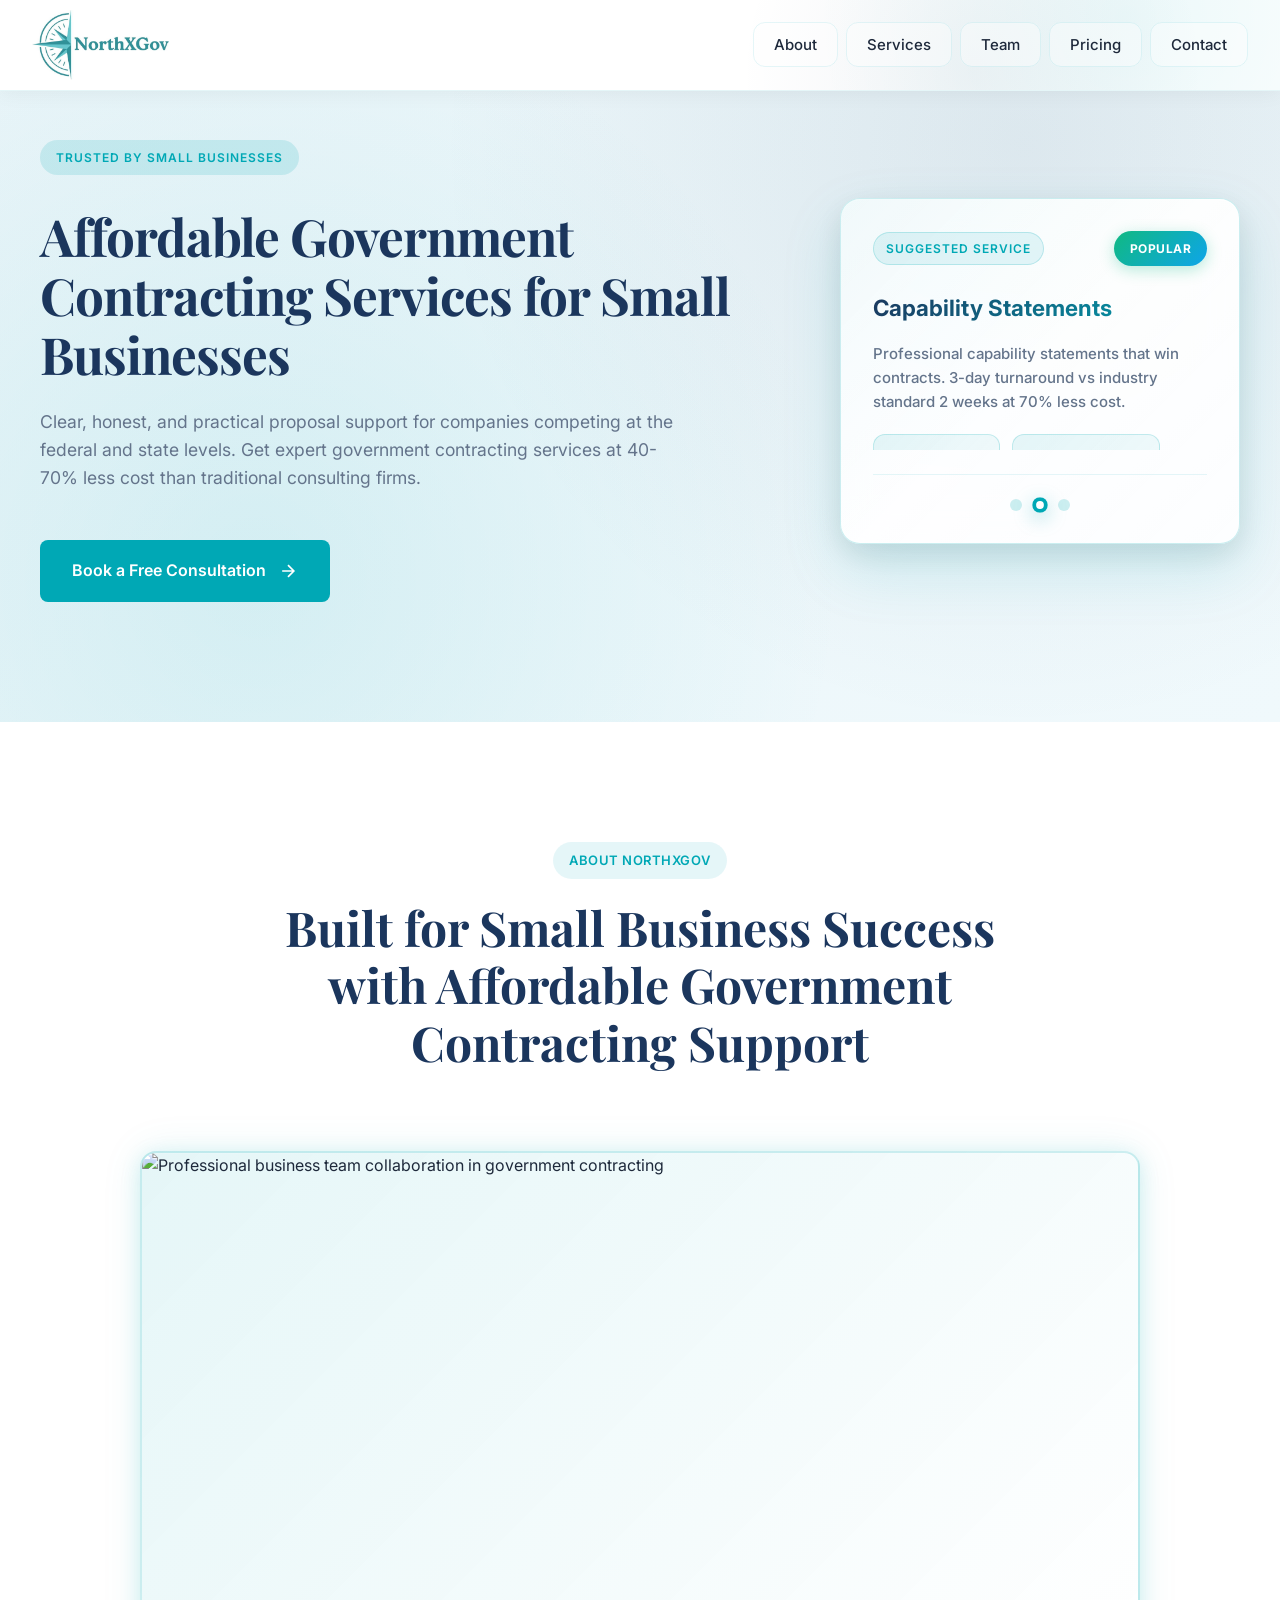
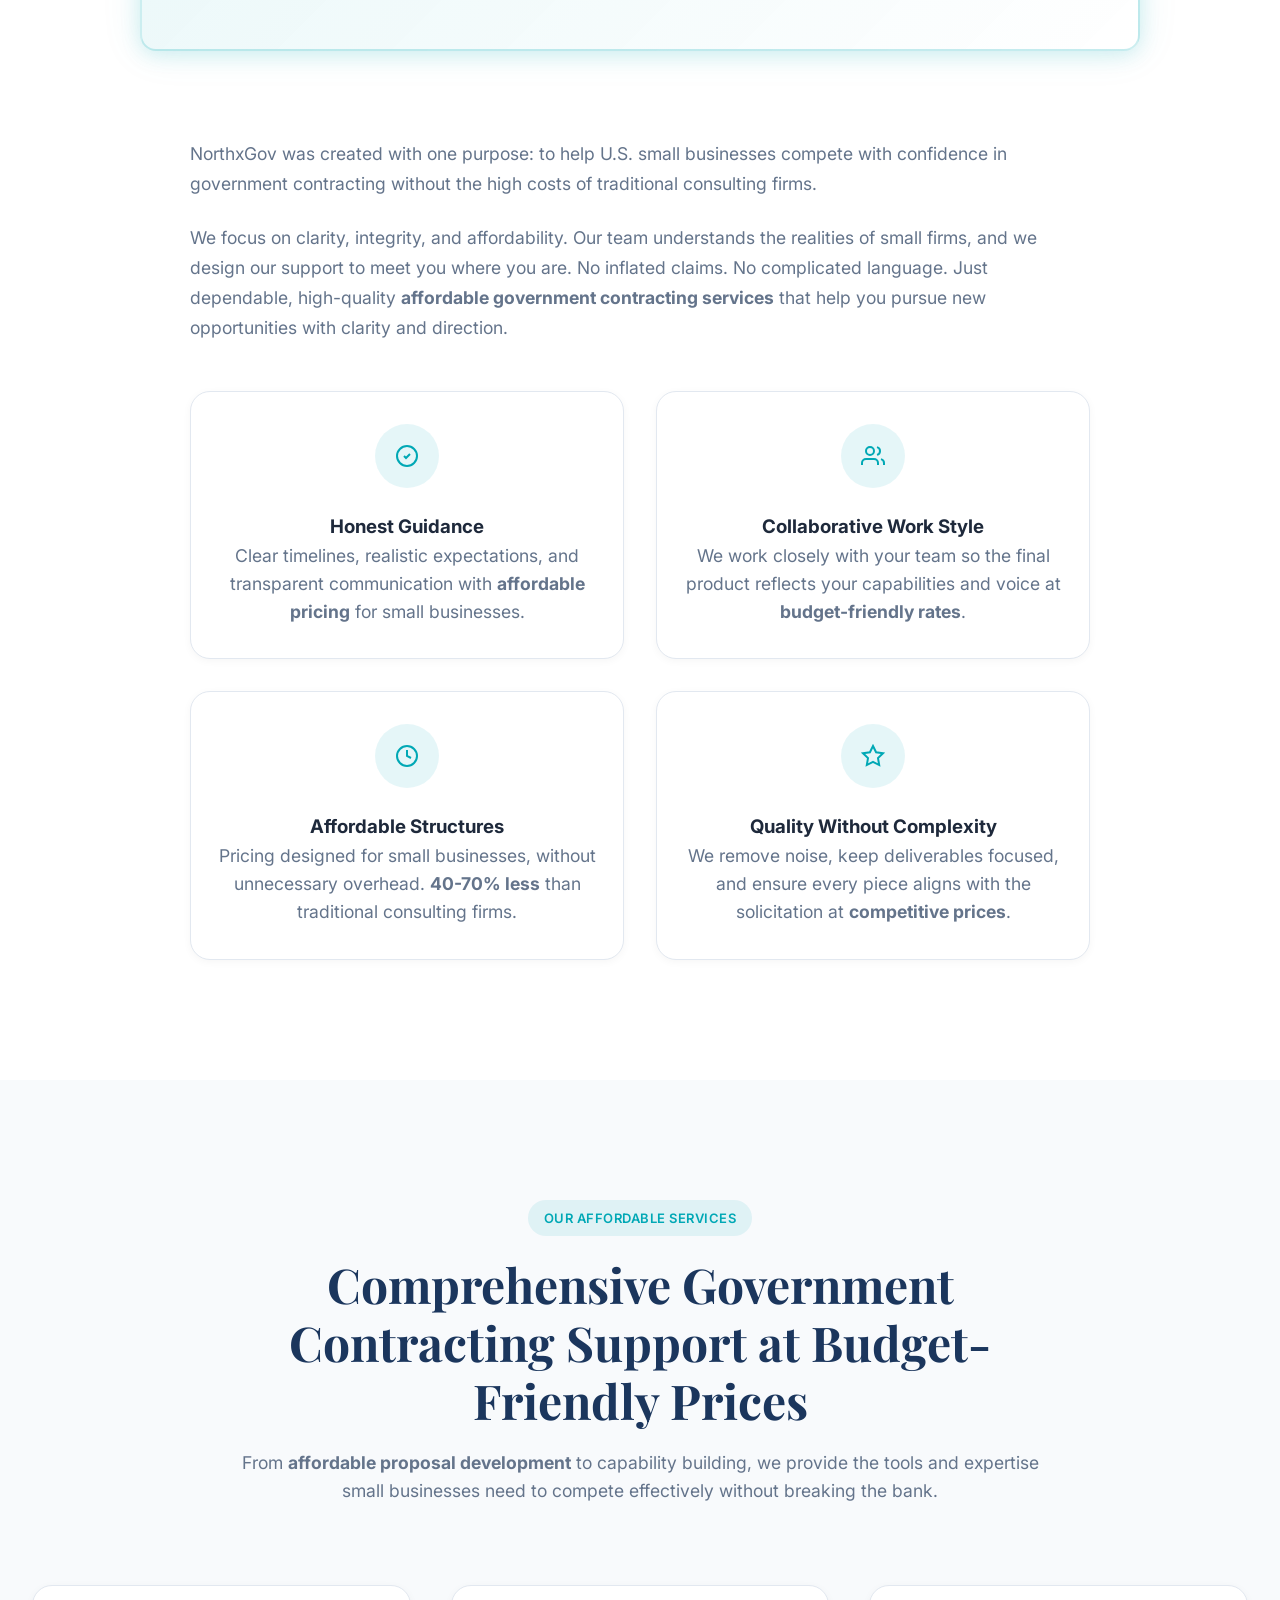
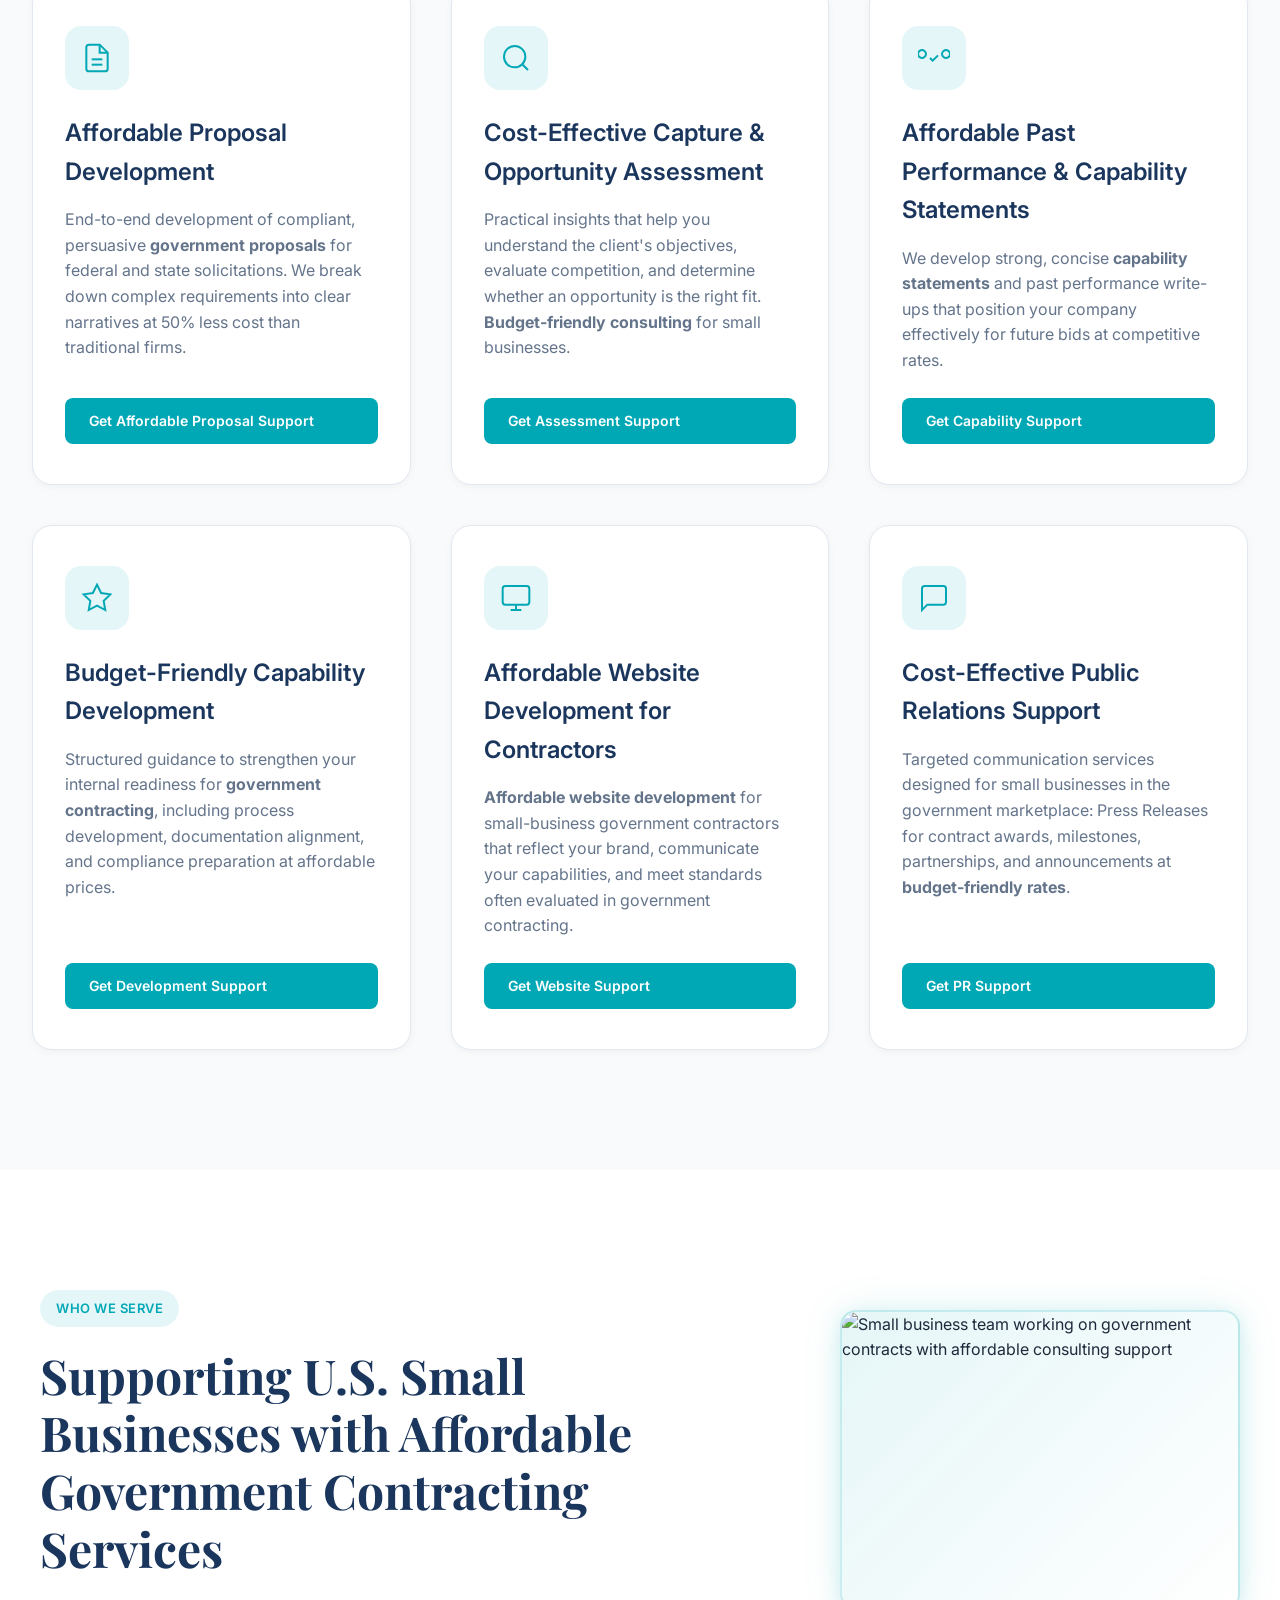
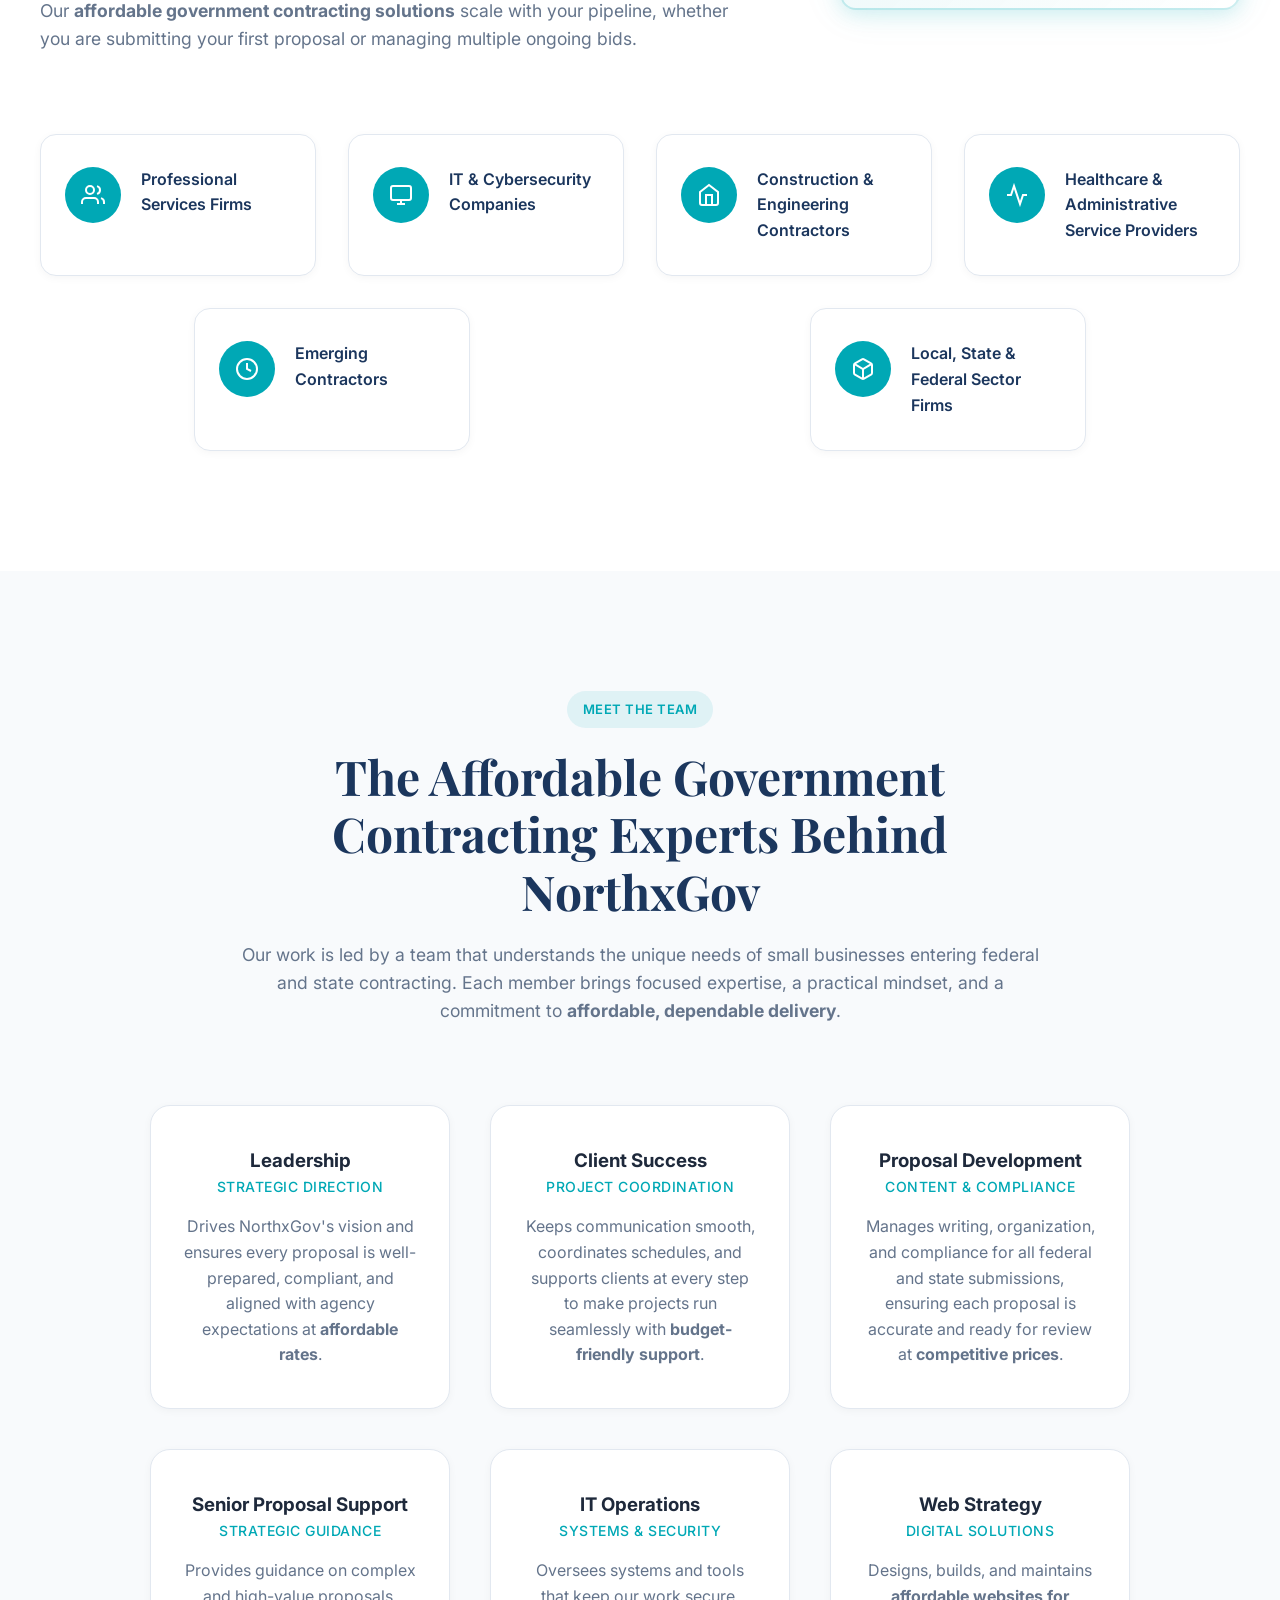
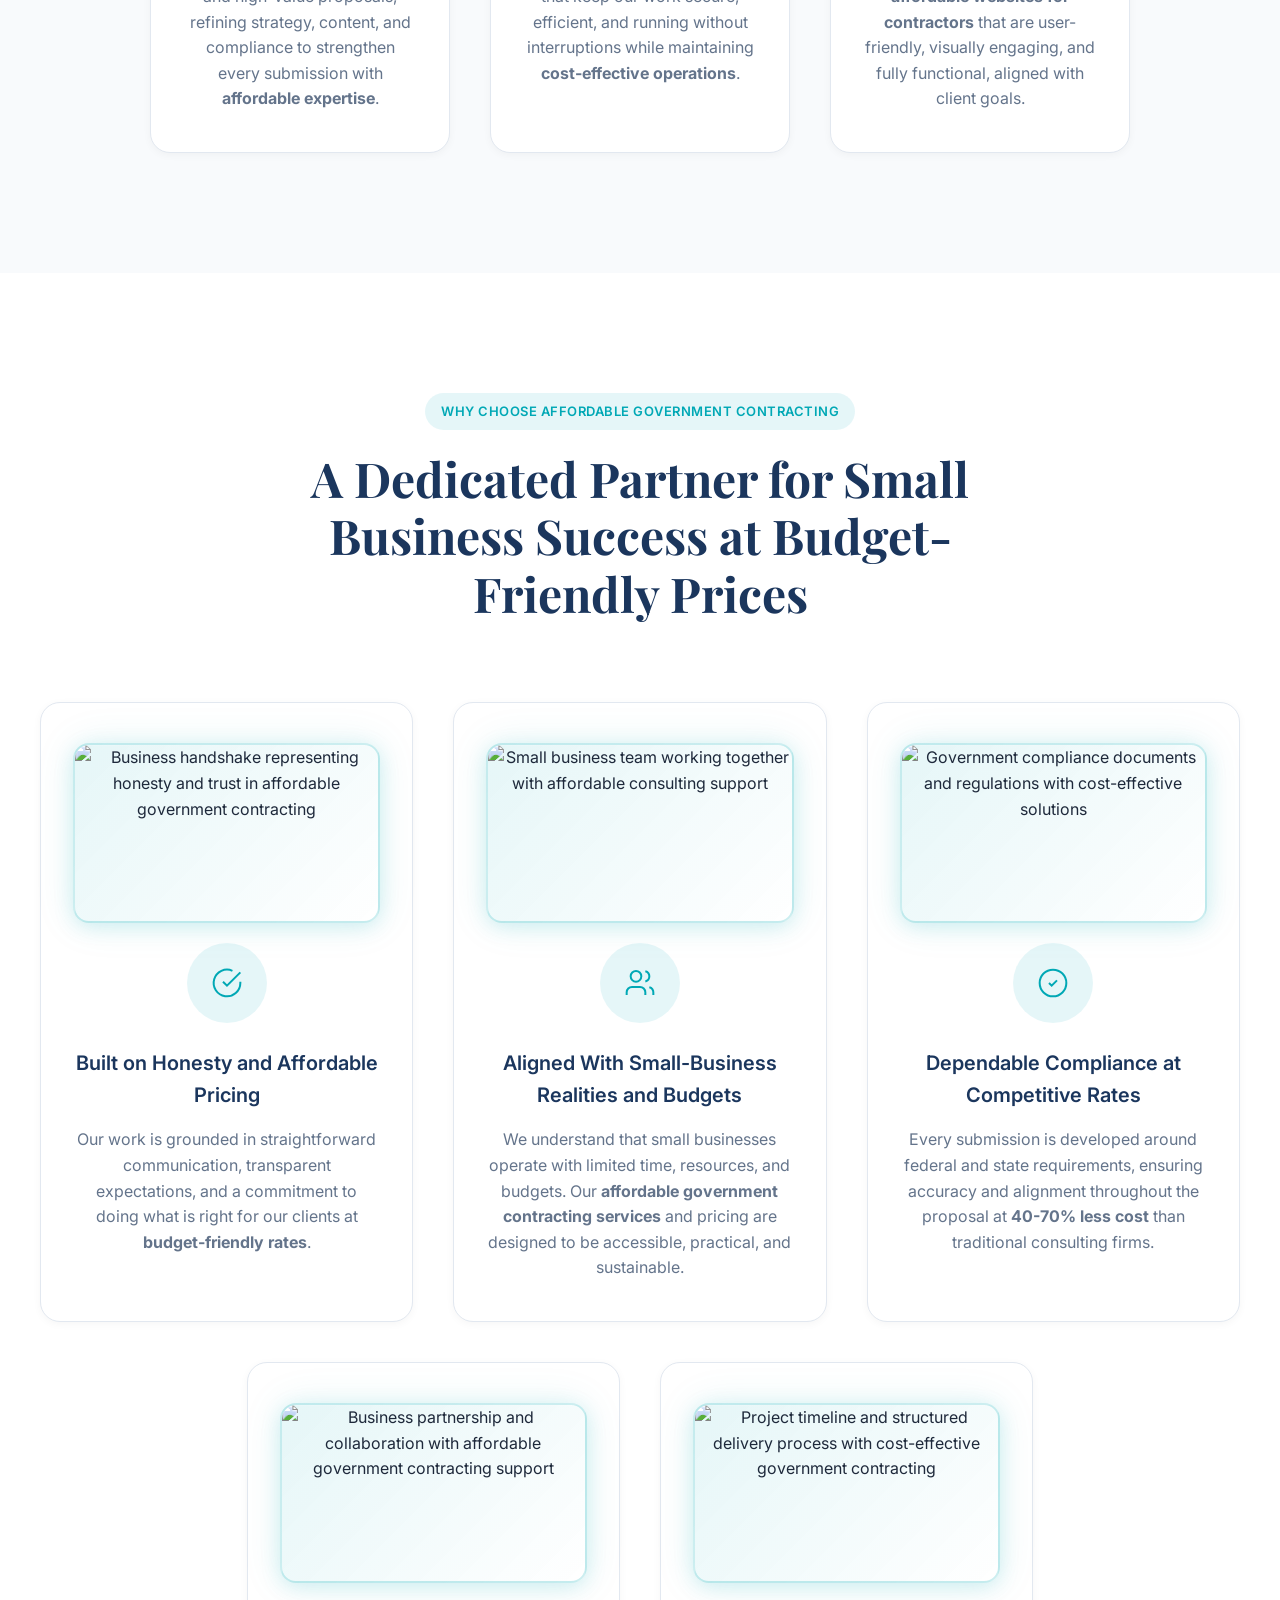
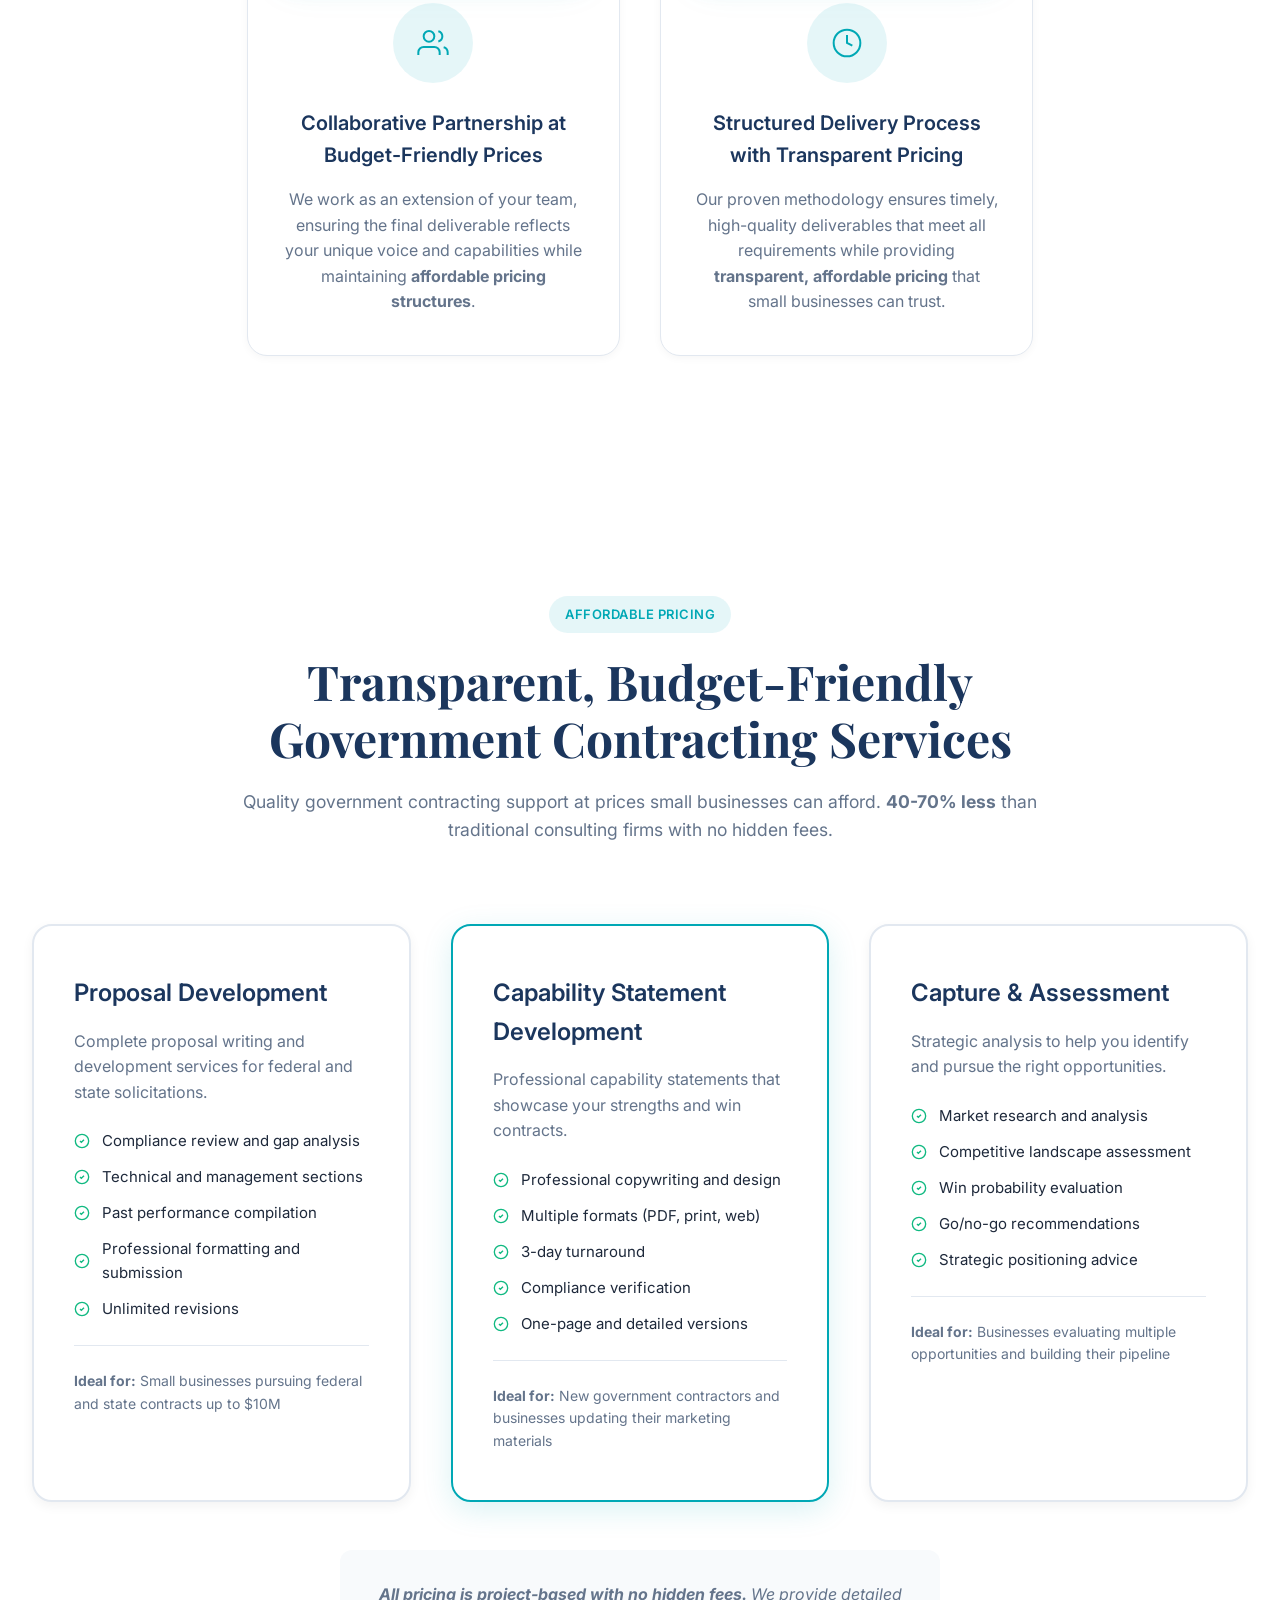
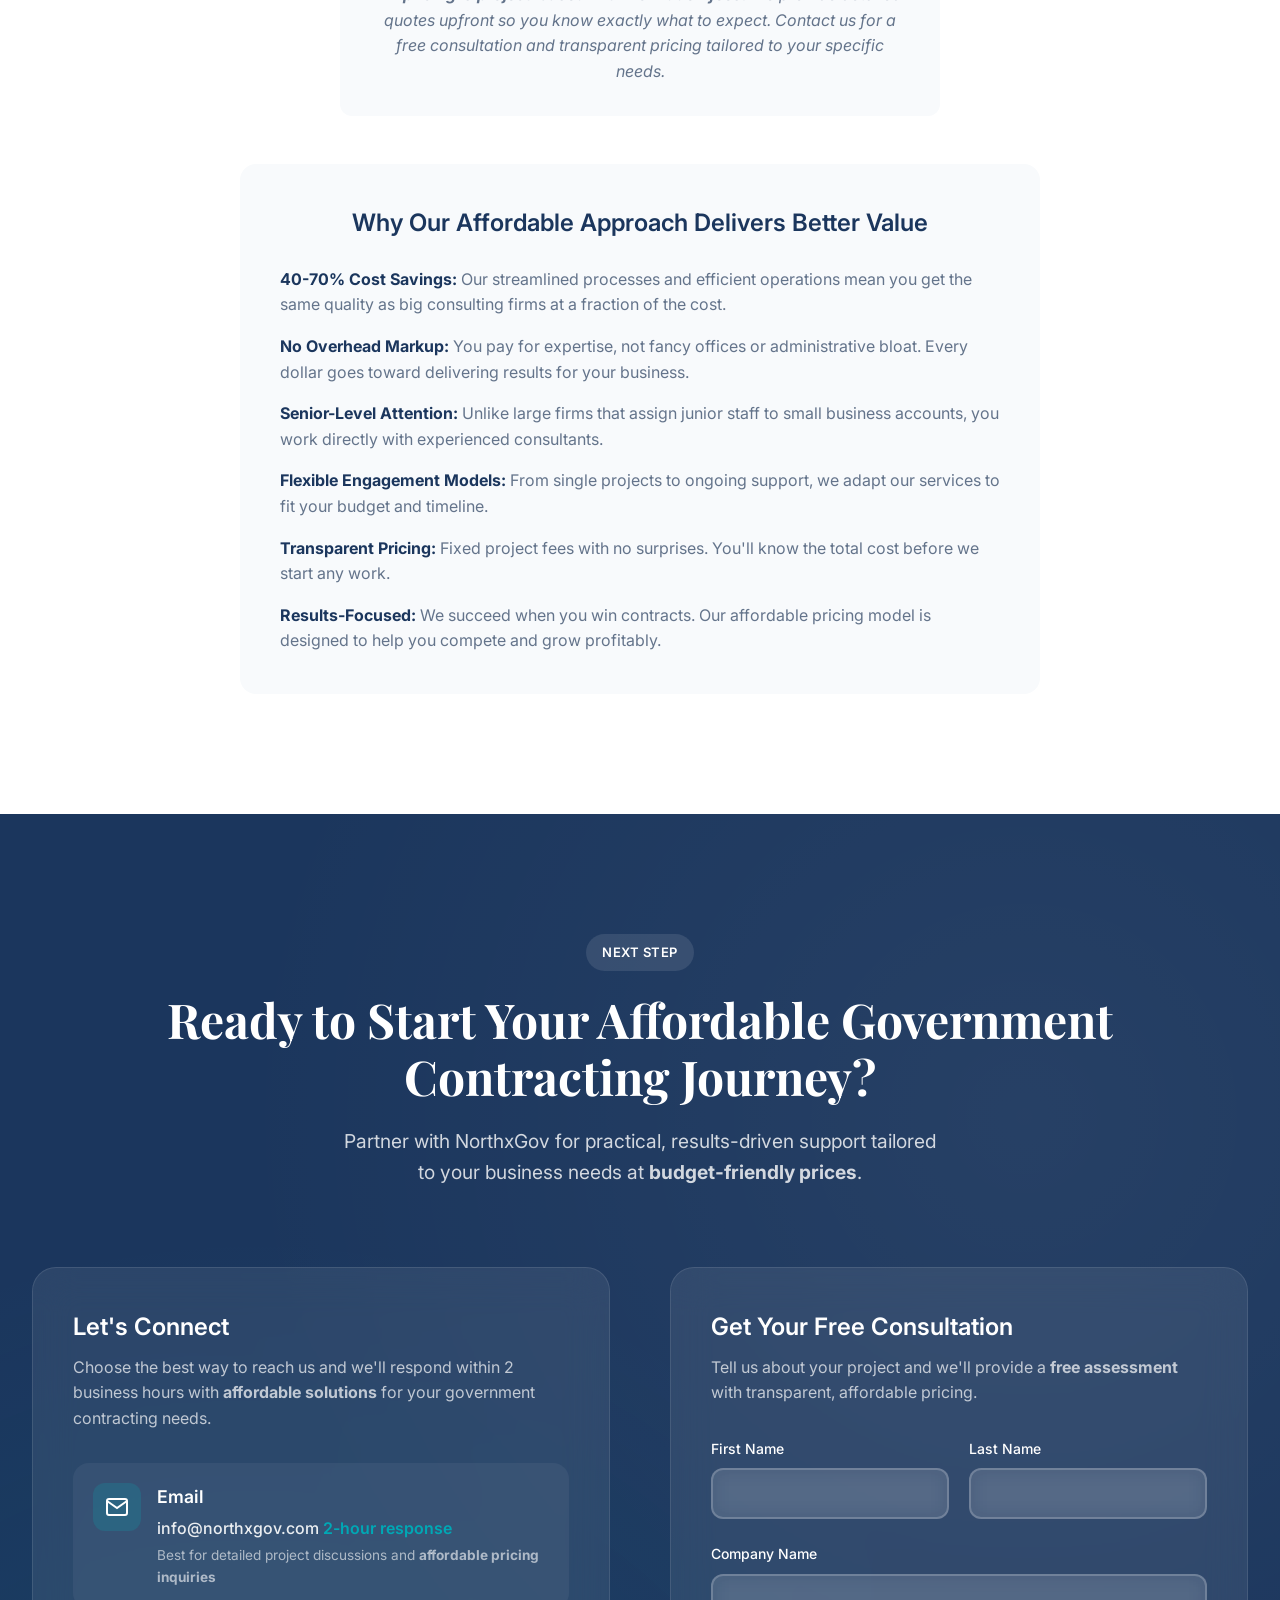
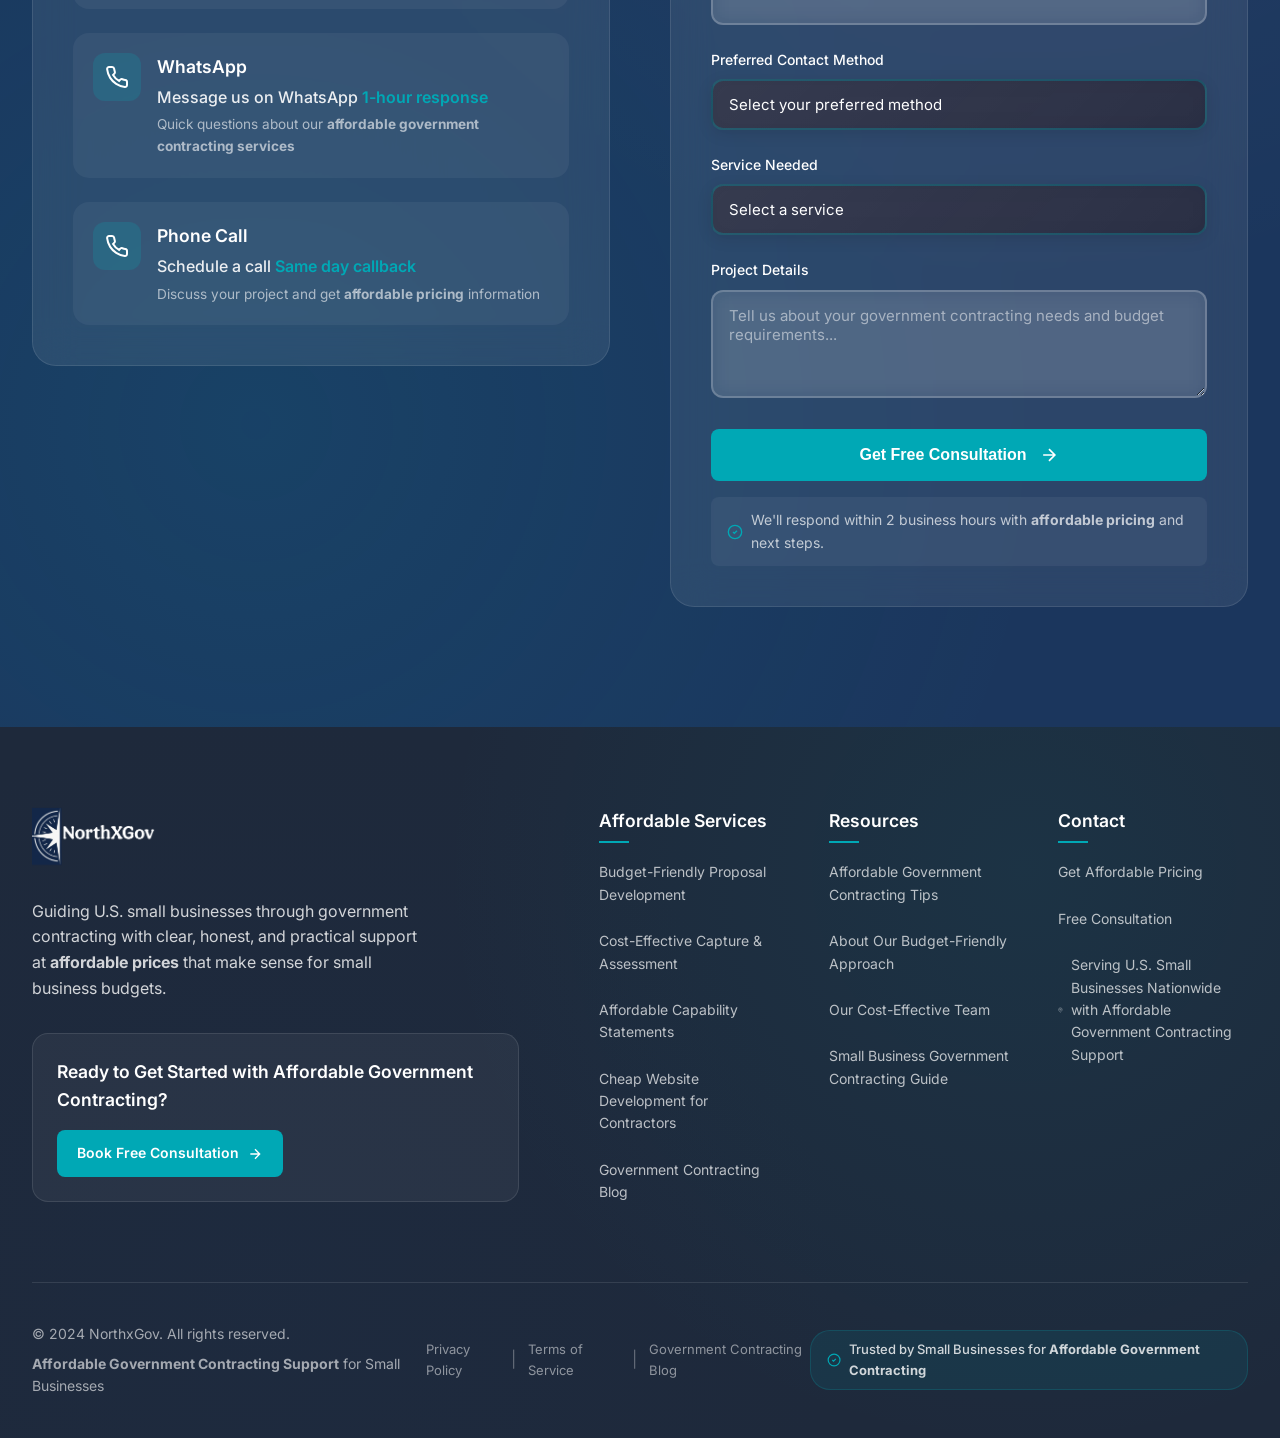
==== commit 6de9bc4c: "changes made" ====
--- a/index.html
+++ b/index.html
@@ -4,30 +4,31 @@
 <head>
     <meta charset="UTF-8">
     <meta name="viewport" content="width=device-width, initial-scale=1.0">
-    <title>NorthxGov - Guiding Small Businesses Through Government Contracting</title>
+    <title>NorthxGov - Affordable Government Contracting Services for Small Businesses</title>
 
     <!-- SEO Meta Tags -->
     <meta name="description"
-        content="NorthxGov provides government contracting services, federal contracting consulting, and small business government contracting support. Expert RFP response services and proposal writing for government contractors.">
+        content="NorthxGov provides affordable government contracting services, federal contracting consulting, and small business government contracting support. Expert RFP response services and proposal writing 40-70% cheaper than traditional consulting firms.">
     <meta name="keywords"
         content="government contracting, government contractor services, government contract bidding, government proposal writing services, federal contracting consulting, state contracting consulting, small business government contracting support, RFP response services, capability statement development, government bid support, govcon consulting services, affordable gov contract consulting, website development for contractors">
     <meta name="author" content="NorthxGov">
     <meta name="robots" content="index, follow">
 
     <!-- Open Graph Meta Tags -->
-    <meta property="og:title" content="NorthxGov - Government Contracting Services for Small Businesses">
+    <meta property="og:title" content="NorthxGov - Affordable Government Contracting Services for Small Businesses">
     <meta property="og:description"
-        content="Expert government contracting services, federal contracting consulting, RFP response services, and proposal writing for small business government contractors.">
+        content="Expert government contracting services, federal contracting consulting, RFP response services, and proposal writing for small business government contractors at 40-70% less cost.">
     <meta property="og:type" content="website">
-    <meta property="og:url" content="https://northxgov.com">
-    <meta property="og:image" content="logo.jpg">
+    <meta property="og:url" content="https://northxgov.com/">
+    <meta property="og:image" content="https://northxgov.com/logo.jpg">
+    <meta property="og:site_name" content="NorthxGov">
 
     <!-- Twitter Card Meta Tags -->
     <meta name="twitter:card" content="summary_large_image">
-    <meta name="twitter:title" content="NorthxGov - Government Contracting Services">
+    <meta name="twitter:title" content="NorthxGov - Affordable Government Contracting Services">
     <meta name="twitter:description"
-        content="Government contracting services, federal contracting consulting, RFP response services for small businesses.">
-    <meta name="twitter:image" content="logo.jpg">
+        content="Government contracting services, federal contracting consulting, RFP response services for small businesses at affordable prices.">
+    <meta name="twitter:image" content="https://northxgov.com/logo.jpg">
 
     <!-- Additional SEO Meta Tags -->
     <meta name="geo.region" content="US">
@@ -36,6 +37,9 @@
     <meta name="distribution" content="global">
     <meta name="rating" content="general">
     <meta name="revisit-after" content="7 days">
+
+    <!-- Canonical URL -->
+    <link rel="canonical" href="https://northxgov.com/">
 
     <!-- Favicon -->
     <link rel="apple-touch-icon" sizes="180x180" href="favicon_io/apple-touch-icon.png">
@@ -46,10 +50,114 @@
     <meta name="theme-color" content="#00A8B5">
     <meta name="msapplication-TileColor" content="#1B365D">
 
+    <!-- Schema Markup for SEO -->
+    <script type="application/ld+json">
+    {
+        "@context": "https://schema.org",
+        "@type": "Organization",
+        "name": "NorthxGov",
+        "url": "https://northxgov.com",
+        "logo": "https://northxgov.com/logo.jpg",
+        "description": "NorthxGov provides affordable government contracting services, federal contracting consulting, and small business government contracting support at 40-70% less cost than traditional consulting firms.",
+        "address": {
+            "@type": "PostalAddress",
+            "addressCountry": "US"
+        },
+        "contactPoint": {
+            "@type": "ContactPoint",
+            "contactType": "customer service",
+            "availableLanguage": "English"
+        },
+        "sameAs": [
+            "https://northxgov.com/blog.html"
+        ],
+        "serviceArea": {
+            "@type": "Country",
+            "name": "United States"
+        },
+        "hasOfferCatalog": {
+            "@type": "OfferCatalog",
+            "name": "Government Contracting Services",
+            "itemListElement": [
+                {
+                    "@type": "Offer",
+                    "itemOffered": {
+                        "@type": "Service",
+                        "name": "Government Proposal Development",
+                        "description": "End-to-end development of compliant, persuasive proposals for federal and state solicitations at affordable prices"
+                    }
+                },
+                {
+                    "@type": "Offer",
+                    "itemOffered": {
+                        "@type": "Service",
+                        "name": "RFP Response Services",
+                        "description": "Expert RFP response services for government contract bidding at 40-70% less cost"
+                    }
+                },
+                {
+                    "@type": "Offer",
+                    "itemOffered": {
+                        "@type": "Service",
+                        "name": "Capability Statement Development",
+                        "description": "Professional capability statements for government contractors at affordable rates"
+                    }
+                }
+            ]
+        }
+    }
+    </script>
+
+    <script type="application/ld+json">
+    {
+        "@context": "https://schema.org",
+        "@type": "WebSite",
+        "name": "NorthxGov",
+        "url": "https://northxgov.com",
+        "description": "Affordable government contracting services for small businesses",
+        "potentialAction": {
+            "@type": "SearchAction",
+            "target": "https://northxgov.com/search?q={search_term_string}",
+            "query-input": "required name=search_term_string"
+        }
+    }
+    </script>
+
+    <script type="application/ld+json">
+    {
+        "@context": "https://schema.org",
+        "@type": "LocalBusiness",
+        "name": "NorthxGov",
+        "image": "https://northxgov.com/logo.jpg",
+        "description": "NorthxGov provides affordable government contracting services, federal contracting consulting, and small business government contracting support at 40-70% less cost than traditional consulting firms.",
+        "url": "https://northxgov.com",
+        "address": {
+            "@type": "PostalAddress",
+            "addressCountry": "US"
+        },
+        "openingHoursSpecification": {
+            "@type": "OpeningHoursSpecification",
+            "dayOfWeek": [
+                "Monday",
+                "Tuesday", 
+                "Wednesday",
+                "Thursday",
+                "Friday"
+            ],
+            "opens": "09:00",
+            "closes": "17:00"
+        },
+        "priceRange": "$",
+        "serviceArea": {
+            "@type": "Country",
+            "name": "United States"
+        }
+    }
+    </script>
+
     <!-- Stylesheets -->
     <link rel="stylesheet" href="styles.css">
-    <link rel="stylesheet" href="styles2.css">
-    <link rel="stylesheet" href="styles3.css">
+    
     <link
         href="https://fonts.googleapis.com/css2?family=Playfair+Display:wght@400;600;700&family=Inter:wght@300;400;500;600&display=swap"
         rel="stylesheet">
@@ -60,13 +168,14 @@
     <nav class="navbar">
         <div class="nav-container">
             <div class="nav-logo">
-                <img src="logo.jpg" alt="NorthxGov" class="logo-img">
+                <img src="logo.jpg" alt="NorthxGov - Affordable Government Contracting Services" class="logo-img">
             </div>
 
             <ul class="nav-menu">
                 <li><a href="#about" class="nav-link">About</a></li>
                 <li><a href="#services" class="nav-link">Services</a></li>
                 <li><a href="#team" class="nav-link">Team</a></li>
+                <li><a href="#pricing" class="nav-link">Pricing</a></li>
                 <li><a href="#contact" class="nav-link">Contact</a></li>
             </ul>
 
@@ -84,6 +193,7 @@
                     <li><a href="#about" class="mobile-nav-link">About</a></li>
                     <li><a href="#services" class="mobile-nav-link">Services</a></li>
                     <li><a href="#team" class="mobile-nav-link">Team</a></li>
+                    <li><a href="#pricing" class="mobile-nav-link">Pricing</a></li>
                     <li><a href="#contact" class="mobile-nav-link">Contact</a></li>
                 </ul>
             </div>
@@ -97,13 +207,14 @@
             <div class="hero-content">
                 <div class="hero-text">
                     <div class="hero-badge">Trusted by Small Businesses</div>
-                    <h1 class="hero-title">Guiding Small Businesses Through Government Contracting</h1>
+                    <h1 class="hero-title">Affordable Government Contracting Services for Small Businesses</h1>
                     <p class="hero-subtitle">Clear, honest, and practical proposal support for companies competing at
-                        the federal and state levels.</p>
+                        the federal and state levels. Get expert government contracting services at 40-70% less cost
+                        than traditional consulting firms.</p>
 
                     <div class="hero-actions">
                         <a href="#contact" class="btn-primary-large">
-                            <span>Book a Consultation</span>
+                            <span>Book a Free Consultation</span>
                             <svg width="20" height="20" viewBox="0 0 24 24" fill="none" stroke="currentColor"
                                 stroke-width="2">
                                 <path d="M5 12h14M12 5l7 7-7 7" />
@@ -121,29 +232,29 @@
                         <div class="card-content" id="serviceSlider">
                             <div class="service-slide active">
                                 <h3 class="card-title">Proposal Development</h3>
-                                <p class="card-description">End-to-end development of compliant, persuasive proposals
-                                    for federal and state solicitations.</p>
+                                <p class="card-description">Complete proposal writing and compliance review for federal
+                                    contracts. 50% faster delivery at 40% less cost than traditional firms.</p>
                                 <div class="card-metrics">
-                                    <span class="metric-item">Compliance Ready</span>
-                                    <span class="metric-item">Expert Review</span>
+                                    <span class="metric-item">$15K-$50K Saved</span>
+                                    <span class="metric-item">2-Week Delivery</span>
                                 </div>
                             </div>
                             <div class="service-slide">
-                                <h3 class="card-title">Capture & Assessment</h3>
-                                <p class="card-description">Practical insights to understand client objectives, evaluate
-                                    competition, and determine opportunity fit.</p>
+                                <h3 class="card-title">Capability Statements</h3>
+                                <p class="card-description">Professional capability statements that win contracts. 3-day
+                                    turnaround vs industry standard 2 weeks at 70% less cost.</p>
                                 <div class="card-metrics">
-                                    <span class="metric-item">Strategic Analysis</span>
-                                    <span class="metric-item">Win Strategy</span>
+                                    <span class="metric-item">3-Day Delivery</span>
+                                    <span class="metric-item">70% Cost Savings</span>
                                 </div>
                             </div>
                             <div class="service-slide">
-                                <h3 class="card-title">Capability Development</h3>
-                                <p class="card-description">Structured guidance to strengthen internal readiness for
-                                    government contracting success.</p>
+                                <h3 class="card-title">RFP Response Strategy</h3>
+                                <p class="card-description">Win-focused RFP analysis and response strategy. Improve win
+                                    rates by 30% while reducing proposal costs by 60%.</p>
                                 <div class="card-metrics">
-                                    <span class="metric-item">Process Building</span>
-                                    <span class="metric-item">Long-term Growth</span>
+                                    <span class="metric-item">30% Higher Win Rate</span>
+                                    <span class="metric-item">60% Cost Reduction</span>
                                 </div>
                             </div>
                         </div>
@@ -164,26 +275,28 @@
             <div class="about-content">
                 <div class="section-intro">
                     <div class="section-label">About NorthxGov</div>
-                    <h2>Built for Small Business Success</h2>
+                    <h2>Built for Small Business Success with Affordable Government Contracting Support</h2>
                 </div>
 
                 <!-- About Section Image -->
                 <div class="about-main-image">
                     <div class="image-container glow-container">
-                        <img src="https://images.unsplash.com/photo-1568992687947-868a62a9f521?q=80&w=1332&auto=format&fit=crop&ixlib=rb-4.1.0&ixid=M3wxMjA3fDB8MHxwaG90by1wYWdlfHx8fGVufDB8fHx8fA%3D%3D
-                            alt=" Professional business team collaboration" class="about-image">
+                        <img src="https://images.unsplash.com/photo-1568992687947-868a62a9f521?q=80&w=1332&auto=format&fit=crop&ixlib=rb-4.1.0&ixid=M3wxMjA3fDB8MHxwaG90by1wYWdlfHx8fGVufDB8fHx8fA%3D%3D"
+                            alt="Professional business team collaboration in government contracting"
+                            class="about-image">
                     </div>
                 </div>
 
                 <div class="about-grid">
                     <div class="about-text">
                         <p>NorthxGov was created with one purpose: to help U.S. small businesses compete with confidence
-                            in government contracting.</p>
+                            in government contracting without the high costs of traditional consulting firms.</p>
 
                         <p>We focus on clarity, integrity, and affordability. Our team understands the realities of
                             small firms, and we design our support to meet you where you are. No inflated claims. No
-                            complicated language. Just dependable, high-quality services that help you pursue new
-                            opportunities with clarity and direction.</p>
+                            complicated language. Just dependable, high-quality <strong>affordable government
+                                contracting services</strong> that help you pursue new opportunities with clarity and
+                            direction.</p>
 
                         <div class="approach-grid">
                             <div class="approach-card">
@@ -195,8 +308,10 @@
                                     </svg>
                                 </div>
                                 <div class="approach-content">
-                                    <h4>Honest Guidance</h4>
-                                    <p>Clear timelines, realistic expectations, and transparent communication.</p>
+                                    <h3>Honest Guidance</h3>
+                                    <p>Clear timelines, realistic expectations, and transparent communication with
+                                        <strong>affordable pricing</strong> for small businesses.
+                                    </p>
                                 </div>
                             </div>
 
@@ -211,9 +326,9 @@
                                     </svg>
                                 </div>
                                 <div class="approach-content">
-                                    <h4>Collaborative Work Style</h4>
+                                    <h3>Collaborative Work Style</h3>
                                     <p>We work closely with your team so the final product reflects your capabilities
-                                        and voice.</p>
+                                        and voice at <strong>budget-friendly rates</strong>.</p>
                                 </div>
                             </div>
 
@@ -226,8 +341,10 @@
                                     </svg>
                                 </div>
                                 <div class="approach-content">
-                                    <h4>Affordable Structures</h4>
-                                    <p>Pricing designed for small businesses, without unnecessary overhead.</p>
+                                    <h3>Affordable Structures</h3>
+                                    <p>Pricing designed for small businesses, without unnecessary overhead.
+                                        <strong>40-70% less</strong> than traditional consulting firms.
+                                    </p>
                                 </div>
                             </div>
 
@@ -240,9 +357,9 @@
                                     </svg>
                                 </div>
                                 <div class="approach-content">
-                                    <h4>Quality Without Complexity</h4>
+                                    <h3>Quality Without Complexity</h3>
                                     <p>We remove noise, keep deliverables focused, and ensure every piece aligns with
-                                        the solicitation.</p>
+                                        the solicitation at <strong>competitive prices</strong>.</p>
                                 </div>
                             </div>
                         </div>
@@ -256,10 +373,10 @@
     <section id="services" class="services">
         <div class="container">
             <div class="section-intro">
-                <div class="section-label">Our Services</div>
-                <h2>Comprehensive Support for Government Contracting</h2>
-                <p>From proposal development to capability building, we provide the tools and expertise small businesses
-                    need to compete effectively.</p>
+                <div class="section-label">Our Affordable Services</div>
+                <h2>Comprehensive Government Contracting Support at Budget-Friendly Prices</h2>
+                <p>From <strong>affordable proposal development</strong> to capability building, we provide the tools
+                    and expertise small businesses need to compete effectively without breaking the bank.</p>
             </div>
 
             <div class="services-grid">
@@ -273,10 +390,12 @@
                             <line x1="16" y1="17" x2="8" y2="17" />
                         </svg>
                     </div>
-                    <h3>Proposal Development</h3>
-                    <p>End-to-end development of compliant, persuasive proposals for federal and state solicitations. We
-                        break down complex requirements into clear narratives that reflect your strengths.</p>
-                    <a href="#contact" class="service-enquire-btn" data-service="proposal">Enquire Now</a>
+                    <h3>Affordable Proposal Development</h3>
+                    <p>End-to-end development of compliant, persuasive <strong>government proposals</strong> for federal
+                        and state solicitations. We break down complex requirements into clear narratives at 50% less
+                        cost than traditional firms.</p>
+                    <a href="#contact" class="service-enquire-btn" data-service="proposal">Get Affordable Proposal
+                        Support</a>
                 </div>
 
                 <div class="service-card">
@@ -287,10 +406,11 @@
                             <path d="M21 21l-4.35-4.35" />
                         </svg>
                     </div>
-                    <h3>Capture & Opportunity Assessment</h3>
+                    <h3>Cost-Effective Capture & Opportunity Assessment</h3>
                     <p>Practical insights that help you understand the client's objectives, evaluate competition, and
-                        determine whether an opportunity is the right fit.</p>
-                    <a href="#contact" class="service-enquire-btn" data-service="capture">Enquire Now</a>
+                        determine whether an opportunity is the right fit. <strong>Budget-friendly consulting</strong>
+                        for small businesses.</p>
+                    <a href="#contact" class="service-enquire-btn" data-service="capture">Get Assessment Support</a>
                 </div>
 
                 <div class="service-card">
@@ -302,10 +422,10 @@
                             <path d="M3 12c1 0 3-1 3-3s-2-3-3-3-3 1-3 3 2 3 3 3" />
                         </svg>
                     </div>
-                    <h3>Past Performance & Capability Statements</h3>
-                    <p>We develop strong, concise capability statements and past performance write-ups that position
-                        your company effectively for future bids.</p>
-                    <a href="#contact" class="service-enquire-btn" data-service="capability">Enquire Now</a>
+                    <h3>Affordable Past Performance & Capability Statements</h3>
+                    <p>We develop strong, concise <strong>capability statements</strong> and past performance write-ups
+                        that position your company effectively for future bids at competitive rates.</p>
+                    <a href="#contact" class="service-enquire-btn" data-service="capability">Get Capability Support</a>
                 </div>
 
                 <div class="service-card">
@@ -316,10 +436,12 @@
                                 d="M12 2l3.09 6.26L22 9.27l-5 4.87 1.18 6.88L12 17.77l-6.18 3.25L7 14.14 2 9.27l6.91-1.01L12 2z" />
                         </svg>
                     </div>
-                    <h3>Capability Development</h3>
-                    <p>Structured guidance to strengthen your internal readiness for government contracting, including
-                        process development, documentation alignment, and compliance preparation.</p>
-                    <a href="#contact" class="service-enquire-btn" data-service="development">Enquire Now</a>
+                    <h3>Budget-Friendly Capability Development</h3>
+                    <p>Structured guidance to strengthen your internal readiness for <strong>government
+                            contracting</strong>, including process development, documentation alignment, and compliance
+                        preparation at affordable prices.</p>
+                    <a href="#contact" class="service-enquire-btn" data-service="development">Get Development
+                        Support</a>
                 </div>
 
                 <div class="service-card">
@@ -331,10 +453,11 @@
                             <line x1="12" y1="17" x2="12" y2="21" />
                         </svg>
                     </div>
-                    <h3>Website Development</h3>
-                    <p>Affordable, small-business-focused websites that reflect your brand, communicate your
-                        capabilities, and meet standards often evaluated in government contracting.</p>
-                    <a href="#contact" class="service-enquire-btn" data-service="website">Enquire Now</a>
+                    <h3>Affordable Website Development for Contractors</h3>
+                    <p><strong>Affordable website development</strong> for small-business government contractors that
+                        reflect your brand, communicate your capabilities, and meet standards often evaluated in
+                        government contracting.</p>
+                    <a href="#contact" class="service-enquire-btn" data-service="website">Get Website Support</a>
                 </div>
 
                 <div class="service-card">
@@ -344,12 +467,12 @@
                             <path d="M21 15a2 2 0 0 1-2 2H7l-4 4V5a2 2 0 0 1 2-2h14a2 2 0 0 1 2 2z" />
                         </svg>
                     </div>
-                    <h3>Public Relations (PR) Support</h3>
+                    <h3>Cost-Effective Public Relations Support</h3>
                     <p>Targeted communication services designed for small businesses in the government marketplace:
-                        Press Releases for contract awards, milestones, partnerships, and announcements. Social Media
-                        Posts crafted for clarity, professionalism, and brand consistency. This service helps businesses
-                        enhance visibility, credibility, and engagement with agencies and stakeholders.</p>
-                    <a href="#contact" class="service-enquire-btn" data-service="pr">Enquire Now</a>
+                        Press Releases for contract awards, milestones, partnerships, and announcements at
+                        <strong>budget-friendly rates</strong>.
+                    </p>
+                    <a href="#contact" class="service-enquire-btn" data-service="pr">Get PR Support</a>
                 </div>
             </div>
         </div>
@@ -361,16 +484,16 @@
             <div class="who-we-serve-content">
                 <div class="who-we-serve-text">
                     <div class="section-label">Who We Serve</div>
-                    <h2>Supporting U.S. Small Businesses</h2>
-                    <p>Our solutions scale with your pipeline, whether you are submitting your first proposal or
-                        managing
-                        multiple ongoing bids.</p>
+                    <h2>Supporting U.S. Small Businesses with Affordable Government Contracting Services</h2>
+                    <p>Our <strong>affordable government contracting solutions</strong> scale with your pipeline,
+                        whether you are submitting your first proposal or managing multiple ongoing bids.</p>
                 </div>
 
                 <div class="who-we-serve-visual">
                     <div class="image-container glow-container">
                         <img src="https://images.pexels.com/photos/590016/pexels-photo-590016.jpeg"
-                            alt="Small business team working on government contracts" class="section-image">
+                            alt="Small business team working on government contracts with affordable consulting support"
+                            class="section-image">
                     </div>
                 </div>
             </div>
@@ -448,69 +571,71 @@
             </div>
         </div>
     </section>
+
     <!-- Team Section -->
     <section id="team" class="team">
         <div class="container">
             <div class="section-intro">
                 <div class="section-label">Meet the Team</div>
-                <h2>The Team Behind NorthxGov</h2>
+                <h2>The Affordable Government Contracting Experts Behind NorthxGov</h2>
                 <p>Our work is led by a team that understands the unique needs of small businesses entering federal and
                     state contracting. Each member brings focused expertise, a practical mindset, and a commitment to
-                    dependable delivery.</p>
+                    <strong>affordable, dependable delivery</strong>.
+                </p>
             </div>
 
             <div class="team-grid">
                 <div class="team-member">
                     <div class="member-info">
-                        <h4>Leadership</h4>
+                        <h3>Leadership</h3>
                         <span class="member-title">Strategic Direction</span>
                         <p>Drives NorthxGov's vision and ensures every proposal is well-prepared, compliant, and aligned
-                            with agency expectations.</p>
+                            with agency expectations at <strong>affordable rates</strong>.</p>
                     </div>
                 </div>
 
                 <div class="team-member">
                     <div class="member-info">
-                        <h4>Client Success</h4>
+                        <h3>Client Success</h3>
                         <span class="member-title">Project Coordination</span>
                         <p>Keeps communication smooth, coordinates schedules, and supports clients at every step to make
-                            projects run seamlessly.</p>
+                            projects run seamlessly with <strong>budget-friendly support</strong>.</p>
                     </div>
                 </div>
 
                 <div class="team-member">
                     <div class="member-info">
-                        <h4>Proposal Development</h4>
+                        <h3>Proposal Development</h3>
                         <span class="member-title">Content & Compliance</span>
                         <p>Manages writing, organization, and compliance for all federal and state submissions, ensuring
-                            each proposal is accurate and ready for review.</p>
+                            each proposal is accurate and ready for review at <strong>competitive prices</strong>.</p>
                     </div>
                 </div>
 
                 <div class="team-member">
                     <div class="member-info">
-                        <h4>Senior Proposal Support</h4>
+                        <h3>Senior Proposal Support</h3>
                         <span class="member-title">Strategic Guidance</span>
                         <p>Provides guidance on complex and high-value proposals, refining strategy, content, and
-                            compliance to strengthen every submission.</p>
+                            compliance to strengthen every submission with <strong>affordable expertise</strong>.</p>
                     </div>
                 </div>
 
                 <div class="team-member">
                     <div class="member-info">
-                        <h4>IT Operations</h4>
+                        <h3>IT Operations</h3>
                         <span class="member-title">Systems & Security</span>
                         <p>Oversees systems and tools that keep our work secure, efficient, and running without
-                            interruptions.</p>
+                            interruptions while maintaining <strong>cost-effective operations</strong>.</p>
                     </div>
                 </div>
 
                 <div class="team-member">
                     <div class="member-info">
-                        <h4>Web Strategy</h4>
+                        <h3>Web Strategy</h3>
                         <span class="member-title">Digital Solutions</span>
-                        <p>Designs, builds, and maintains websites that are user-friendly, visually engaging, and fully
-                            functional, aligned with client goals.</p>
+                        <p>Designs, builds, and maintains <strong>affordable websites for contractors</strong> that are
+                            user-friendly, visually engaging, and fully functional, aligned with client goals.</p>
                     </div>
                 </div>
             </div>
@@ -521,15 +646,16 @@
     <section class="why-northxgov">
         <div class="container">
             <div class="section-intro">
-                <div class="section-label">Why NorthxGov</div>
-                <h2>A Dedicated Partner for Small Business Success</h2>
+                <div class="section-label">Why Choose Affordable Government Contracting</div>
+                <h2>A Dedicated Partner for Small Business Success at Budget-Friendly Prices</h2>
             </div>
 
             <div class="why-grid">
                 <div class="why-item">
                     <div class="image-container glow-container">
                         <img src="https://images.unsplash.com/photo-1521737604893-d14cc237f11d?ixlib=rb-4.0.3&auto=format&fit=crop&w=800&q=80"
-                            alt="Business handshake representing honesty and trust" class="section-image">
+                            alt="Business handshake representing honesty and trust in affordable government contracting"
+                            class="section-image">
                     </div>
                     <div class="why-icon">
                         <svg width="32" height="32" viewBox="0 0 24 24" fill="none" stroke="currentColor"
@@ -538,15 +664,16 @@
                             <polyline points="22,4 12,14.01 9,11.01" />
                         </svg>
                     </div>
-                    <h3>Built on Honesty and Sincerity</h3>
+                    <h3>Built on Honesty and Affordable Pricing</h3>
                     <p>Our work is grounded in straightforward communication, transparent expectations, and a commitment
-                        to doing what is right for our clients.</p>
+                        to doing what is right for our clients at <strong>budget-friendly rates</strong>.</p>
                 </div>
 
                 <div class="why-item">
                     <div class="image-container glow-container">
                         <img src="https://images.unsplash.com/photo-1556761175-b413da4baf72?ixlib=rb-4.0.3&auto=format&fit=crop&w=800&q=80"
-                            alt="Small business team working together" class="section-image">
+                            alt="Small business team working together with affordable consulting support"
+                            class="section-image">
                     </div>
                     <div class="why-icon">
                         <svg width="32" height="32" viewBox="0 0 24 24" fill="none" stroke="currentColor"
@@ -557,15 +684,18 @@
                             <path d="M16 3.13a4 4 0 0 1 0 7.75" />
                         </svg>
                     </div>
-                    <h3>Aligned With Small-Business Realities</h3>
+                    <h3>Aligned With Small-Business Realities and Budgets</h3>
                     <p>We understand that small businesses operate with limited time, resources, and budgets. Our
-                        services and pricing are designed to be accessible, practical, and sustainable.</p>
+                        <strong>affordable government contracting services</strong> and pricing are designed to be
+                        accessible, practical, and sustainable.
+                    </p>
                 </div>
 
                 <div class="why-item">
                     <div class="image-container glow-container">
                         <img src="https://images.unsplash.com/photo-1450101499163-c8848c66ca85?ixlib=rb-4.0.3&auto=format&fit=crop&w=800&q=80"
-                            alt="Government compliance documents and regulations" class="section-image">
+                            alt="Government compliance documents and regulations with cost-effective solutions"
+                            class="section-image">
                     </div>
                     <div class="why-icon">
                         <svg width="32" height="32" viewBox="0 0 24 24" fill="none" stroke="currentColor"
@@ -574,15 +704,17 @@
                             <circle cx="12" cy="12" r="10" />
                         </svg>
                     </div>
-                    <h3>Dependable Compliance</h3>
+                    <h3>Dependable Compliance at Competitive Rates</h3>
                     <p>Every submission is developed around federal and state requirements, ensuring accuracy and
-                        alignment throughout the proposal.</p>
+                        alignment throughout the proposal at <strong>40-70% less cost</strong> than traditional
+                        consulting firms.</p>
                 </div>
 
                 <div class="why-item">
                     <div class="image-container glow-container">
                         <img src="https://images.unsplash.com/photo-1600880292203-757bb62b4baf?ixlib=rb-4.0.3&auto=format&fit=crop&w=800&q=80"
-                            alt="Business partnership and collaboration" class="section-image">
+                            alt="Business partnership and collaboration with affordable government contracting support"
+                            class="section-image">
                     </div>
                     <div class="why-icon">
                         <svg width="32" height="32" viewBox="0 0 24 24" fill="none" stroke="currentColor"
@@ -593,224 +725,234 @@
                             <path d="M16 3.13a4 4 0 0 1 0 7.75" />
                         </svg>
                     </div>
-                    <h3>A Dedicated Partner, Not Just a Writer</h3>
-                    <p>Each client is paired with a dedicated proposal professional who works closely with your team.
-                        They contribute as a true partner—supporting your goals, understanding your strengths, and
-                        helping you build competitive submissions.</p>
+                    <h3>Collaborative Partnership at Budget-Friendly Prices</h3>
+                    <p>We work as an extension of your team, ensuring the final deliverable reflects your unique voice
+                        and capabilities while maintaining <strong>affordable pricing structures</strong>.</p>
                 </div>
 
                 <div class="why-item">
                     <div class="image-container glow-container">
                         <img src="https://images.unsplash.com/photo-1611224923853-80b023f02d71?ixlib=rb-4.0.3&auto=format&fit=crop&w=800&q=80"
-                            alt="Project timeline and structured delivery process" class="section-image">
+                            alt="Project timeline and structured delivery process with cost-effective government contracting"
+                            class="section-image">
                     </div>
                     <div class="why-icon">
                         <svg width="32" height="32" viewBox="0 0 24 24" fill="none" stroke="currentColor"
                             stroke-width="1.5">
                             <circle cx="12" cy="12" r="10" />
-                            <polyline points="12,6 12,12 16,14" />
-                        </svg>
-                    </div>
-                    <h3>Structured and Reliable Delivery</h3>
-                    <p>Our approach keeps projects moving with discipline and consistency, reducing stress and
-                        eliminating last-minute uncertainties.</p>
+                            <path d="M12 6v6l4 2" />
+                        </svg>
+                    </div>
+                    <h3>Structured Delivery Process with Transparent Pricing</h3>
+                    <p>Our proven methodology ensures timely, high-quality deliverables that meet all requirements while
+                        providing <strong>transparent, affordable pricing</strong> that small businesses can trust.</p>
                 </div>
             </div>
         </div>
     </section>
 
-    <!-- Process Section -->
-    <section class="process">
+    <!-- Pricing Section -->
+    <section class="pricing">
         <div class="container">
             <div class="section-intro">
-                <div class="section-label">Our Process</div>
-                <h2>How We Work With You</h2>
-                <p>A structured, transparent approach that keeps your project on track from start to finish.</p>
-            </div>
-
-            <div class="process-steps">
-                <div class="process-step">
-                    <div class="step-number">1</div>
-                    <div class="step-content">
-                        <h3>Discovery</h3>
-                        <p>We begin by understanding your business, goals, and the specific service you need—whether
-                            it's proposal support, capability development, website creation, or communications.</p>
-                    </div>
-                </div>
-
-                <div class="process-step">
-                    <div class="step-number">2</div>
-                    <div class="step-content">
-                        <h3>Scoping & Planning</h3>
-                        <p>We outline the work requirements, timelines, and deliverables. This ensures clarity on
-                            expectations and a practical plan that fits your pace and resources.</p>
-                    </div>
-                </div>
-
-                <div class="process-step">
-                    <div class="step-number">3</div>
-                    <div class="step-content">
-                        <h3>Development & Execution</h3>
-                        <p>We carry out the core work—drafting proposals, building capability statements, creating
-                            website content, or preparing press releases and social posts. Throughout the process, we
-                            stay aligned with your input and the requirements of the project.</p>
-                    </div>
-                </div>
-
-                <div class="process-step">
-                    <div class="step-number">4</div>
-                    <div class="step-content">
-                        <h3>Review & Refinement</h3>
-                        <p>We refine the work based on your feedback, ensure accuracy, and make sure everything is
-                            structured, consistent, and ready for use.</p>
-                    </div>
-                </div>
-
-                <div class="process-step">
-                    <div class="step-number">5</div>
-                    <div class="step-content">
-                        <h3>Final Delivery</h3>
-                        <p>You receive polished, organized, and ready-to-implement materials—whether it is a proposal
-                            package, capability document, website content, or PR output.</p>
-                    </div>
-                </div>
-            </div>
-        </div>
-    </section>
-
-    <!-- Pricing Section -->
-    <section id="pricing" class="pricing">
-        <div class="container">
-            <div class="section-intro">
-                <div class="section-label">Pricing</div>
-                <h2>Transparent, Flexible Investment Options</h2>
-                <p>At NorthxGov, we understand that small businesses operate with limited time and resources. That's why
-                    our approach is transparent, flexible, and designed to provide value without overcommitting your
-                    budget.</p>
+                <div class="section-label">Affordable Pricing</div>
+                <h2>Transparent, Budget-Friendly Government Contracting Services</h2>
+                <p>Quality government contracting support at prices small businesses can afford. <strong>40-70%
+                        less</strong> than traditional consulting firms with no hidden fees.</p>
             </div>
 
             <div class="pricing-grid">
                 <div class="pricing-card">
                     <div class="pricing-header">
-                        <h3>Project-Based Support</h3>
-                        <p>Tailored support for a specific project or opportunity. Investment is scoped based on your
-                            requirements and timeline.</p>
+                        <h3>Proposal Development</h3>
+                        <p>Complete proposal writing and development services for federal and state solicitations.</p>
                     </div>
                     <div class="pricing-features">
                         <div class="feature-item">
                             <svg width="16" height="16" viewBox="0 0 24 24" fill="none" stroke="currentColor"
                                 stroke-width="2">
-                                <polyline points="20,6 9,17 4,12" />
-                            </svg>
-                            <span>Custom scoped deliverables</span>
-                        </div>
-                        <div class="feature-item">
-                            <svg width="16" height="16" viewBox="0 0 24 24" fill="none" stroke="currentColor"
-                                stroke-width="2">
-                                <polyline points="20,6 9,17 4,12" />
-                            </svg>
-                            <span>Clear timeline & budget</span>
-                        </div>
-                        <div class="feature-item">
-                            <svg width="16" height="16" viewBox="0 0 24 24" fill="none" stroke="currentColor"
-                                stroke-width="2">
-                                <polyline points="20,6 9,17 4,12" />
-                            </svg>
-                            <span>Dedicated project manager</span>
+                                <path d="M9 12l2 2 4-4" />
+                                <circle cx="12" cy="12" r="10" />
+                            </svg>
+                            <span>Compliance review and gap analysis</span>
+                        </div>
+                        <div class="feature-item">
+                            <svg width="16" height="16" viewBox="0 0 24 24" fill="none" stroke="currentColor"
+                                stroke-width="2">
+                                <path d="M9 12l2 2 4-4" />
+                                <circle cx="12" cy="12" r="10" />
+                            </svg>
+                            <span>Technical and management sections</span>
+                        </div>
+                        <div class="feature-item">
+                            <svg width="16" height="16" viewBox="0 0 24 24" fill="none" stroke="currentColor"
+                                stroke-width="2">
+                                <path d="M9 12l2 2 4-4" />
+                                <circle cx="12" cy="12" r="10" />
+                            </svg>
+                            <span>Past performance compilation</span>
+                        </div>
+                        <div class="feature-item">
+                            <svg width="16" height="16" viewBox="0 0 24 24" fill="none" stroke="currentColor"
+                                stroke-width="2">
+                                <path d="M9 12l2 2 4-4" />
+                                <circle cx="12" cy="12" r="10" />
+                            </svg>
+                            <span>Professional formatting and submission</span>
+                        </div>
+                        <div class="feature-item">
+                            <svg width="16" height="16" viewBox="0 0 24 24" fill="none" stroke="currentColor"
+                                stroke-width="2">
+                                <path d="M9 12l2 2 4-4" />
+                                <circle cx="12" cy="12" r="10" />
+                            </svg>
+                            <span>Unlimited revisions</span>
                         </div>
                     </div>
                     <div class="pricing-ideal">
-                        <strong>Ideal For:</strong> First-time bidders or one-off needs
+                        <strong>Ideal for:</strong> Small businesses pursuing federal and state contracts up to $10M
                     </div>
                 </div>
 
                 <div class="pricing-card featured">
                     <div class="pricing-header">
-                        <h3>Ongoing Partnership</h3>
-                        <p>Continuous support for multiple submissions, communications, or capability-building efforts.
-                            Structured around your pipeline and goals.</p>
+                        <h3>Capability Statement Development</h3>
+                        <p>Professional capability statements that showcase your strengths and win contracts.</p>
                     </div>
                     <div class="pricing-features">
                         <div class="feature-item">
                             <svg width="16" height="16" viewBox="0 0 24 24" fill="none" stroke="currentColor"
                                 stroke-width="2">
-                                <polyline points="20,6 9,17 4,12" />
-                            </svg>
-                            <span>Multiple project support</span>
-                        </div>
-                        <div class="feature-item">
-                            <svg width="16" height="16" viewBox="0 0 24 24" fill="none" stroke="currentColor"
-                                stroke-width="2">
-                                <polyline points="20,6 9,17 4,12" />
-                            </svg>
-                            <span>Priority scheduling</span>
-                        </div>
-                        <div class="feature-item">
-                            <svg width="16" height="16" viewBox="0 0 24 24" fill="none" stroke="currentColor"
-                                stroke-width="2">
-                                <polyline points="20,6 9,17 4,12" />
-                            </svg>
-                            <span>Ongoing strategic guidance</span>
+                                <path d="M9 12l2 2 4-4" />
+                                <circle cx="12" cy="12" r="10" />
+                            </svg>
+                            <span>Professional copywriting and design</span>
+                        </div>
+                        <div class="feature-item">
+                            <svg width="16" height="16" viewBox="0 0 24 24" fill="none" stroke="currentColor"
+                                stroke-width="2">
+                                <path d="M9 12l2 2 4-4" />
+                                <circle cx="12" cy="12" r="10" />
+                            </svg>
+                            <span>Multiple formats (PDF, print, web)</span>
+                        </div>
+                        <div class="feature-item">
+                            <svg width="16" height="16" viewBox="0 0 24 24" fill="none" stroke="currentColor"
+                                stroke-width="2">
+                                <path d="M9 12l2 2 4-4" />
+                                <circle cx="12" cy="12" r="10" />
+                            </svg>
+                            <span>3-day turnaround</span>
+                        </div>
+                        <div class="feature-item">
+                            <svg width="16" height="16" viewBox="0 0 24 24" fill="none" stroke="currentColor"
+                                stroke-width="2">
+                                <path d="M9 12l2 2 4-4" />
+                                <circle cx="12" cy="12" r="10" />
+                            </svg>
+                            <span>Compliance verification</span>
+                        </div>
+                        <div class="feature-item">
+                            <svg width="16" height="16" viewBox="0 0 24 24" fill="none" stroke="currentColor"
+                                stroke-width="2">
+                                <path d="M9 12l2 2 4-4" />
+                                <circle cx="12" cy="12" r="10" />
+                            </svg>
+                            <span>One-page and detailed versions</span>
                         </div>
                     </div>
                     <div class="pricing-ideal">
-                        <strong>Ideal For:</strong> Businesses with active or recurring opportunities
+                        <strong>Ideal for:</strong> New government contractors and businesses updating their marketing
+                        materials
                     </div>
                 </div>
 
                 <div class="pricing-card">
                     <div class="pricing-header">
-                        <h3>Advisory & Strategy</h3>
-                        <p>Guidance for opportunity assessment, internal readiness, and process improvement to
-                            strengthen long-term government contracting strategy.</p>
+                        <h3>Capture & Assessment</h3>
+                        <p>Strategic analysis to help you identify and pursue the right opportunities.</p>
                     </div>
                     <div class="pricing-features">
                         <div class="feature-item">
                             <svg width="16" height="16" viewBox="0 0 24 24" fill="none" stroke="currentColor"
                                 stroke-width="2">
-                                <polyline points="20,6 9,17 4,12" />
-                            </svg>
-                            <span>Strategic consultation</span>
-                        </div>
-                        <div class="feature-item">
-                            <svg width="16" height="16" viewBox="0 0 24 24" fill="none" stroke="currentColor"
-                                stroke-width="2">
-                                <polyline points="20,6 9,17 4,12" />
-                            </svg>
-                            <span>Process development</span>
-                        </div>
-                        <div class="feature-item">
-                            <svg width="16" height="16" viewBox="0 0 24 24" fill="none" stroke="currentColor"
-                                stroke-width="2">
-                                <polyline points="20,6 9,17 4,12" />
-                            </svg>
-                            <span>Capability assessment</span>
+                                <path d="M9 12l2 2 4-4" />
+                                <circle cx="12" cy="12" r="10" />
+                            </svg>
+                            <span>Market research and analysis</span>
+                        </div>
+                        <div class="feature-item">
+                            <svg width="16" height="16" viewBox="0 0 24 24" fill="none" stroke="currentColor"
+                                stroke-width="2">
+                                <path d="M9 12l2 2 4-4" />
+                                <circle cx="12" cy="12" r="10" />
+                            </svg>
+                            <span>Competitive landscape assessment</span>
+                        </div>
+                        <div class="feature-item">
+                            <svg width="16" height="16" viewBox="0 0 24 24" fill="none" stroke="currentColor"
+                                stroke-width="2">
+                                <path d="M9 12l2 2 4-4" />
+                                <circle cx="12" cy="12" r="10" />
+                            </svg>
+                            <span>Win probability evaluation</span>
+                        </div>
+                        <div class="feature-item">
+                            <svg width="16" height="16" viewBox="0 0 24 24" fill="none" stroke="currentColor"
+                                stroke-width="2">
+                                <path d="M9 12l2 2 4-4" />
+                                <circle cx="12" cy="12" r="10" />
+                            </svg>
+                            <span>Go/no-go recommendations</span>
+                        </div>
+                        <div class="feature-item">
+                            <svg width="16" height="16" viewBox="0 0 24 24" fill="none" stroke="currentColor"
+                                stroke-width="2">
+                                <path d="M9 12l2 2 4-4" />
+                                <circle cx="12" cy="12" r="10" />
+                            </svg>
+                            <span>Strategic positioning advice</span>
                         </div>
                     </div>
                     <div class="pricing-ideal">
-                        <strong>Ideal For:</strong> Companies looking to build sustainable capabilities
+                        <strong>Ideal for:</strong> Businesses evaluating multiple opportunities and building their
+                        pipeline
                     </div>
                 </div>
             </div>
 
             <div class="pricing-note">
-                <p>Each engagement is customized. We provide a clear outline of investment, deliverables, and timelines
-                    upfront—no surprises.</p>
+                <p><strong>All pricing is project-based with no hidden fees.</strong> We provide detailed quotes upfront
+                    so you know exactly what to expect. Contact us for a free consultation and transparent pricing
+                    tailored to your specific needs.</p>
             </div>
 
             <div class="client-value">
-                <h3>Why Our Clients Value This Approach</h3>
+                <h3>Why Our Affordable Approach Delivers Better Value</h3>
                 <div class="value-points">
                     <div class="value-item">
-                        <strong>Affordable and Transparent:</strong> Clear guidance on investment, no hidden fees.
+                        <strong>40-70% Cost Savings:</strong> Our streamlined processes and efficient operations mean
+                        you get the same quality as big consulting firms at a fraction of the cost.
                     </div>
                     <div class="value-item">
-                        <strong>Flexible and Scalable:</strong> Work with us for a single project or ongoing support as
-                        your needs grow.
+                        <strong>No Overhead Markup:</strong> You pay for expertise, not fancy offices or administrative
+                        bloat. Every dollar goes toward delivering results for your business.
                     </div>
                     <div class="value-item">
-                        <strong>Dedicated Partnership:</strong> You're paired with a professional who understands your
-                        business and contributes like a true partner.
+                        <strong>Senior-Level Attention:</strong> Unlike large firms that assign junior staff to small
+                        business accounts, you work directly with experienced consultants.
+                    </div>
+                    <div class="value-item">
+                        <strong>Flexible Engagement Models:</strong> From single projects to ongoing support, we adapt
+                        our services to fit your budget and timeline.
+                    </div>
+                    <div class="value-item">
+                        <strong>Transparent Pricing:</strong> Fixed project fees with no surprises. You'll know the
+                        total cost before we start any work.
+                    </div>
+                    <div class="value-item">
+                        <strong>Results-Focused:</strong> We succeed when you win contracts. Our affordable pricing
+                        model is designed to help you compete and grow profitably.
                     </div>
                 </div>
             </div>
@@ -823,15 +965,19 @@
         <div class="container">
             <div class="contact-header">
                 <div class="section-label">Next Step</div>
-                <h2>Ready to Start Your Government Contracting Journey?</h2>
-                <p>Partner with NorthxGov for practical, results-driven support tailored to your business needs.</p>
+                <h2>Ready to Start Your Affordable Government Contracting Journey?</h2>
+                <p>Partner with NorthxGov for practical, results-driven support tailored to your business needs at
+                    <strong>budget-friendly prices</strong>.
+                </p>
             </div>
 
             <div class="contact-content">
                 <div class="contact-info-card">
                     <div class="info-header">
                         <h3>Let's Connect</h3>
-                        <p>Choose the best way to reach us and we'll respond within 2 business hours.</p>
+                        <p>Choose the best way to reach us and we'll respond within 2 business hours with
+                            <strong>affordable solutions</strong> for your government contracting needs.
+                        </p>
                     </div>
 
                     <div class="contact-methods">
@@ -845,9 +991,11 @@
                                 </svg>
                             </div>
                             <div class="method-content">
-                                <h4>Email Us</h4>
+                                <h4>Email</h4>
                                 <a href="mailto:info@northxgov.com">info@northxgov.com</a>
-                                <span class="method-note">Best for detailed inquiries</span>
+                                <span class="response-time">2-hour response</span>
+                                <span class="method-note">Best for detailed project discussions and <strong>affordable
+                                        pricing inquiries</strong></span>
                             </div>
                         </div>
 
@@ -860,9 +1008,11 @@
                                 </svg>
                             </div>
                             <div class="method-content">
-                                <h4>Call Us</h4>
-                                <a href="tel:+12025550123">(202) 555-0123</a>
-                                <span class="method-note">Quick questions & urgent needs</span>
+                                <h4>WhatsApp</h4>
+                                <a href="https://wa.me/1234567890">Message us on WhatsApp</a>
+                                <span class="response-time">1-hour response</span>
+                                <span class="method-note">Quick questions about our <strong>affordable government
+                                        contracting services</strong></span>
                             </div>
                         </div>
 
@@ -870,14 +1020,16 @@
                             <div class="method-icon">
                                 <svg width="24" height="24" viewBox="0 0 24 24" fill="none" stroke="currentColor"
                                     stroke-width="2">
-                                    <circle cx="12" cy="12" r="10" />
-                                    <polyline points="12,6 12,12 16,14" />
+                                    <path
+                                        d="M22 16.92v3a2 2 0 0 1-2.18 2 19.79 19.79 0 0 1-8.63-3.07 19.5 19.5 0 0 1-6-6 19.79 19.79 0 0 1-3.07-8.67A2 2 0 0 1 4.11 2h3a2 2 0 0 1 2 1.72 12.84 12.84 0 0 0 .7 2.81 2 2 0 0 1-.45 2.11L8.09 9.91a16 16 0 0 0 6 6l1.27-1.27a2 2 0 0 1 2.11-.45 12.84 12.84 0 0 0 2.81.7A2 2 0 0 1 22 16.92z" />
                                 </svg>
                             </div>
                             <div class="method-content">
-                                <h4>Response Time</h4>
-                                <span class="response-time">Within 2 Hours</span>
-                                <span class="method-note">During business hours</span>
+                                <h4>Phone Call</h4>
+                                <a href="tel:+1234567890">Schedule a call</a>
+                                <span class="response-time">Same day callback</span>
+                                <span class="method-note">Discuss your project and get <strong>affordable
+                                        pricing</strong> information</span>
                             </div>
                         </div>
                     </div>
@@ -885,73 +1037,71 @@
 
                 <div class="contact-form-container">
                     <div class="form-header">
-                        <h3>Schedule Your Consultation</h3>
-                        <p>Tell us about your project and we'll provide a customized approach.</p>
-                    </div>
-
-                    <form id="contactForm" class="contact-form">
+                        <h3>Get Your Free Consultation</h3>
+                        <p>Tell us about your project and we'll provide a <strong>free assessment</strong> with
+                            transparent, affordable pricing.</p>
+                    </div>
+
+                    <form class="contact-form" id="contactForm">
                         <div class="form-row">
                             <div class="form-group">
-                                <label for="firstName">First Name *</label>
+                                <label for="firstName">First Name</label>
                                 <input type="text" id="firstName" name="firstName" required>
                             </div>
                             <div class="form-group">
-                                <label for="lastName">Last Name *</label>
+                                <label for="lastName">Last Name</label>
                                 <input type="text" id="lastName" name="lastName" required>
                             </div>
                         </div>
 
                         <div class="form-group">
-                            <label for="company">Company *</label>
+                            <label for="company">Company Name</label>
                             <input type="text" id="company" name="company" required>
                         </div>
 
-                        <div class="form-group select-group">
-                            <label for="contactMethod">How can we reach you? *</label>
-                            <div class="contact-method-wrapper">
-                                <select id="contactMethod" name="contactMethod" required>
-                                    <option value="">Select preferred contact method</option>
-                                    <option value="email">📧 Email</option>
-                                    <option value="whatsapp">💬 WhatsApp</option>
-                                    <option value="call">📞 Phone Call</option>
-                                </select>
-                            </div>
+                        <div class="form-group">
+                            <label for="contactMethod">Preferred Contact Method</label>
+                            <select id="contactMethod" name="contactMethod" required>
+                                <option value="">Select your preferred method</option>
+                                <option value="email">Email</option>
+                                <option value="whatsapp">WhatsApp</option>
+                                <option value="call">Phone Call</option>
+                            </select>
                         </div>
 
                         <div class="form-group" id="emailGroup" style="display: none;">
-                            <label for="email">Email Address *</label>
+                            <label for="email">Email Address</label>
                             <input type="email" id="email" name="email">
                         </div>
 
                         <div class="form-group" id="phoneGroup" style="display: none;">
-                            <label for="phone">Phone Number *</label>
-                            <input type="tel" id="phone" name="phone" placeholder="+1 (555) 123-4567">
-                        </div>
-
-                        <div class="form-group select-group">
-                            <label for="projectType">Service Needed *</label>
-                            <div class="service-select-wrapper">
-                                <select id="projectType" name="projectType" required>
-                                    <option value="">Select a service</option>
-                                    <option value="proposal">📝 Proposal Development</option>
-                                    <option value="capture">🎯 Capture & Opportunity Assessment</option>
-                                    <option value="capability">📋 Past Performance & Capability Statements</option>
-                                    <option value="development">🚀 Capability Development</option>
-                                    <option value="website">💻 Website Development</option>
-                                    <option value="pr">📢 Public Relations Support</option>
-                                    <option value="consultation">💡 General Consultation</option>
-                                </select>
-                            </div>
+                            <label for="phone">Phone Number</label>
+                            <input type="tel" id="phone" name="phone">
                         </div>
 
                         <div class="form-group">
-                            <label for="message">Tell us about your project *</label>
-                            <textarea id="message" name="message" rows="4" required
-                                placeholder="Describe your needs, timeline, and any specific requirements..."></textarea>
+                            <label for="projectType">Service Needed</label>
+                            <select id="projectType" name="projectType" required>
+                                <option value="">Select a service</option>
+                                <option value="proposal">Affordable Proposal Development</option>
+                                <option value="capture">Cost-Effective Capture & Assessment</option>
+                                <option value="capability">Budget-Friendly Capability Statements</option>
+                                <option value="development">Affordable Capability Development</option>
+                                <option value="website">Cost-Effective Website Development</option>
+                                <option value="pr">Budget-Friendly PR Support</option>
+                                <option value="consultation">General Consultation</option>
+                            </select>
+                        </div>
+
+                        <div class="form-group">
+                            <label for="message">Project Details</label>
+                            <textarea id="message" name="message" rows="4"
+                                placeholder="Tell us about your government contracting needs and budget requirements..."
+                                required></textarea>
                         </div>
 
                         <button type="submit" class="submit-button">
-                            <span>Schedule Consultation</span>
+                            <span>Get Free Consultation</span>
                             <svg width="20" height="20" viewBox="0 0 24 24" fill="none" stroke="currentColor"
                                 stroke-width="2">
                                 <path d="M5 12h14M12 5l7 7-7 7" />
@@ -964,7 +1114,8 @@
                                 <path d="M9 12l2 2 4-4" />
                                 <circle cx="12" cy="12" r="10" />
                             </svg>
-                            <span>We respect your privacy and will never share your information.</span>
+                            <span>We'll respond within 2 business hours with <strong>affordable pricing</strong> and
+                                next steps.</span>
                         </div>
                     </form>
                 </div>
@@ -979,15 +1130,15 @@
             <div class="footer-content">
                 <div class="footer-brand">
                     <div class="footer-logo">
-                        <img src="footer.png" alt="NorthxGov" class="logo-img">
+                        <img src="footer.png" alt="NorthxGov - Affordable Government Contracting Services"
+                            class="logo-img">
                     </div>
                     <p>Guiding U.S. small businesses through government contracting with clear, honest, and practical
-                        proposal support.</p>
-
+                        support at <strong>affordable prices</strong> that make sense for small business budgets.</p>
                     <div class="footer-cta">
-                        <h4>Ready to Get Started?</h4>
+                        <h4>Ready to Get Started with Affordable Government Contracting?</h4>
                         <a href="#contact" class="footer-btn">
-                            <span>Schedule Consultation</span>
+                            <span>Book Free Consultation</span>
                             <svg width="16" height="16" viewBox="0 0 24 24" fill="none" stroke="currentColor"
                                 stroke-width="2">
                                 <path d="M5 12h14M12 5l7 7-7 7" />
@@ -998,107 +1149,34 @@
 
                 <div class="footer-links">
                     <div class="link-group">
-                        <h4>Services</h4>
-                        <a href="#services">
-                            <svg width="16" height="16" viewBox="0 0 24 24" fill="none" stroke="currentColor"
-                                stroke-width="2">
-                                <path d="M9 12l2 2 4-4" />
-                            </svg>
-                            Proposal Development
-                        </a>
-                        <a href="#services">
-                            <svg width="16" height="16" viewBox="0 0 24 24" fill="none" stroke="currentColor"
-                                stroke-width="2">
-                                <path d="M9 12l2 2 4-4" />
-                            </svg>
-                            Capture & Assessment
-                        </a>
-                        <a href="#services">
-                            <svg width="16" height="16" viewBox="0 0 24 24" fill="none" stroke="currentColor"
-                                stroke-width="2">
-                                <path d="M9 12l2 2 4-4" />
-                            </svg>
-                            Capability Development
-                        </a>
-                        <a href="#services">
-                            <svg width="16" height="16" viewBox="0 0 24 24" fill="none" stroke="currentColor"
-                                stroke-width="2">
-                                <path d="M9 12l2 2 4-4" />
-                            </svg>
-                            Website Development
-                        </a>
-                        <a href="#services">
-                            <svg width="16" height="16" viewBox="0 0 24 24" fill="none" stroke="currentColor"
-                                stroke-width="2">
-                                <path d="M9 12l2 2 4-4" />
-                            </svg>
-                            PR Support
-                        </a>
+                        <h4>Affordable Services</h4>
+                        <a href="#services">Budget-Friendly Proposal Development</a>
+                        <a href="#services">Cost-Effective Capture & Assessment</a>
+                        <a href="#services">Affordable Capability Statements</a>
+                        <a href="#services">Cheap Website Development for Contractors</a>
+                        <a href="blog.html">Government Contracting Blog</a>
                     </div>
 
                     <div class="link-group">
-                        <h4>Company</h4>
-                        <a href="#about">
-                            <svg width="16" height="16" viewBox="0 0 24 24" fill="none" stroke="currentColor"
-                                stroke-width="2">
-                                <path d="M20 21v-2a4 4 0 0 0-4-4H8a4 4 0 0 0-4 4v2" />
-                                <circle cx="12" cy="7" r="4" />
-                            </svg>
-                            About Us
-                        </a>
-                        <a href="#team">
-                            <svg width="16" height="16" viewBox="0 0 24 24" fill="none" stroke="currentColor"
-                                stroke-width="2">
-                                <path d="M17 21v-2a4 4 0 0 0-4-4H5a4 4 0 0 0-4 4v2" />
-                                <circle cx="9" cy="7" r="4" />
-                                <path d="M23 21v-2a4 4 0 0 0-3-3.87" />
-                                <path d="M16 3.13a4 4 0 0 1 0 7.75" />
-                            </svg>
-                            Our Team
-                        </a>
-                        <a href="#pricing">
-                            <svg width="16" height="16" viewBox="0 0 24 24" fill="none" stroke="currentColor"
-                                stroke-width="2">
-                                <circle cx="12" cy="12" r="10" />
-                                <path d="M12 6v6l4 2" />
-                            </svg>
-                            Pricing
-                        </a>
-                        <a href="#contact">
-                            <svg width="16" height="16" viewBox="0 0 24 24" fill="none" stroke="currentColor"
-                                stroke-width="2">
-                                <path d="M4 4h16c1.1 0 2 .9 2 2v12c0 1.1-.9 2-2 2H4c-1.1 0-2-.9-2-2V6c0-1.1.9-2 2-2z" />
-                                <polyline points="22,6 12,13 2,6" />
-                            </svg>
-                            Contact
-                        </a>
+                        <h4>Resources</h4>
+                        <a href="blog.html">Affordable Government Contracting Tips</a>
+                        <a href="#about">About Our Budget-Friendly Approach</a>
+                        <a href="#team">Our Cost-Effective Team</a>
+                        <a href="blog.html">Small Business Government Contracting Guide</a>
                     </div>
 
                     <div class="link-group">
-                        <h4>Connect</h4>
-                        <a href="mailto:info@northxgov.com">
-                            <svg width="16" height="16" viewBox="0 0 24 24" fill="none" stroke="currentColor"
-                                stroke-width="2">
-                                <path d="M4 4h16c1.1 0 2 .9 2 2v12c0 1.1-.9 2-2 2H4c-1.1 0-2-.9-2-2V6c0-1.1.9-2 2-2z" />
-                                <polyline points="22,6 12,13 2,6" />
-                            </svg>
-                            info@northxgov.com
-                        </a>
-                        <a href="tel:+12025550123">
-                            <svg width="16" height="16" viewBox="0 0 24 24" fill="none" stroke="currentColor"
-                                stroke-width="2">
-                                <path
-                                    d="M22 16.92v3a2 2 0 0 1-2.18 2 19.79 19.79 0 0 1-8.63-3.07 19.5 19.5 0 0 1-6-6 19.79 19.79 0 0 1-3.07-8.67A2 2 0 0 1 4.11 2h3a2 2 0 0 1 2 1.72 12.84 12.84 0 0 0 .7 2.81 2 2 0 0 1-.45 2.11L8.09 9.91a16 16 0 0 0 6 6l1.27-1.27a2 2 0 0 1 2.11-.45 12.84 12.84 0 0 0 2.81.7A2 2 0 0 1 22 16.92z" />
-                            </svg>
-                            (202) 555-0123
-                        </a>
+                        <h4>Contact</h4>
+                        <a href="#contact">Get Affordable Pricing</a>
+                        <a href="#contact">Free Consultation</a>
                         <div class="location-info">
                             <svg width="16" height="16" viewBox="0 0 24 24" fill="none" stroke="currentColor"
                                 stroke-width="2">
                                 <path d="M21 10c0 7-9 13-9 13s-9-6-9-13a9 9 0 0 1 18 0z" />
                                 <circle cx="12" cy="10" r="3" />
                             </svg>
-                            <span>Washington, DC</span>
+                            <span>Serving U.S. Small Businesses Nationwide with Affordable Government Contracting
+                                Support</span>
                         </div>
                     </div>
                 </div>
@@ -1108,19 +1186,22 @@
                 <div class="footer-info">
                     <div class="copyright">
                         <p>&copy; 2024 NorthxGov. All rights reserved.</p>
-                        <div class="legal-links">
-                            <a href="#">Privacy Policy</a>
-                            <span>•</span>
-                            <a href="#">Terms of Service</a>
-                        </div>
+                        <p><strong>Affordable Government Contracting Support</strong> for Small Businesses</p>
+                    </div>
+                    <div class="legal-links">
+                        <a href="/privacy">Privacy Policy</a>
+                        <span>|</span>
+                        <a href="/terms">Terms of Service</a>
+                        <span>|</span>
+                        <a href="blog.html">Government Contracting Blog</a>
                     </div>
                     <div class="footer-badge">
-                        <svg width="20" height="20" viewBox="0 0 24 24" fill="none" stroke="currentColor"
+                        <svg width="16" height="16" viewBox="0 0 24 24" fill="none" stroke="currentColor"
                             stroke-width="2">
                             <path d="M9 12l2 2 4-4" />
                             <circle cx="12" cy="12" r="10" />
                         </svg>
-                        <span>Trusted by Small Businesses</span>
+                        <span>Trusted by Small Businesses for <strong>Affordable Government Contracting</strong></span>
                     </div>
                 </div>
             </div>
@@ -1130,10 +1211,14 @@
     <!-- Hidden SEO Keywords Section -->
     <div
         style="display: none; visibility: hidden; position: absolute; left: -9999px; width: 1px; height: 1px; overflow: hidden;">
-        <span>government contracting government contractor services government contract bidding government proposal
-            writing services federal contracting consulting state contracting consulting small business government
-            contracting support RFP response services capability statement development government bid support govcon
-            consulting services affordable gov contract consulting website development for contractors</span>
+        <span>affordable government contracting, cheap government contractor services, budget-friendly government
+            contract bidding, affordable government proposal writing services, cheap federal contracting consulting,
+            affordable state contracting consulting, budget-friendly small business government contracting support,
+            cheap RFP response services, affordable capability statement development, budget-friendly government bid
+            support, cheap govcon consulting services, affordable gov contract consulting, budget-friendly website
+            development for contractors, cheap government contracting help, affordable federal contracting support,
+            budget-friendly proposal development, cheap government contracting consulting, affordable RFP writing
+            services, budget-friendly capability statements, cheap government contracting services</span>
     </div>
 
     <script src="script.js"></script>
--- a/styles.css
+++ b/styles.css
@@ -694,3 +694,2397 @@
     transition: all 0.4s cubic-bezier(0.4, 0, 0.2, 1);
 }
 
+/* Blog Section */
+.blog {
+    padding: 120px 0;
+    background: var(--white);
+}
+
+.blog-grid {
+    display: grid;
+    grid-template-columns: repeat(auto-fit, minmax(380px, 1fr));
+    gap: 40px;
+    margin-bottom: 80px;
+}
+
+.blog-card {
+    background: var(--white);
+    border: 1px solid var(--border-light);
+    border-radius: 20px;
+    overflow: hidden;
+    transition: all 0.4s cubic-bezier(0.4, 0, 0.2, 1);
+    box-shadow: 0 2px 8px rgba(0, 0, 0, 0.04);
+    display: flex;
+    flex-direction: column;
+}
+
+.blog-card:hover {
+    transform: translateY(-12px);
+    box-shadow: 0 25px 50px rgba(0, 168, 181, 0.15);
+    border-color: var(--primary-teal);
+}
+
+.blog-image {
+    width: 100%;
+    height: 200px;
+    overflow: hidden;
+    position: relative;
+}
+
+.blog-image img {
+    width: 100%;
+    height: 100%;
+    object-fit: cover;
+    transition: transform 0.4s ease;
+}
+
+.blog-card:hover .blog-image img {
+    transform: scale(1.05);
+}
+
+.blog-content {
+    padding: 32px;
+    flex: 1;
+    display: flex;
+    flex-direction: column;
+}
+
+.blog-meta {
+    display: flex;
+    justify-content: space-between;
+    align-items: center;
+    margin-bottom: 16px;
+}
+
+.blog-category {
+    background: rgba(0, 168, 181, 0.1);
+    color: var(--primary-teal);
+    padding: 6px 12px;
+    border-radius: 20px;
+    font-size: 12px;
+    font-weight: 600;
+    text-transform: uppercase;
+    letter-spacing: 0.5px;
+}
+
+.blog-meta time {
+    color: var(--text-gray);
+    font-size: 14px;
+}
+
+.blog-content h3 {
+    font-size: 1.25rem;
+    font-weight: 600;
+    color: var(--primary-navy);
+    margin-bottom: 16px;
+    line-height: 1.4;
+}
+
+.blog-content p {
+    color: var(--text-gray);
+    line-height: 1.6;
+    margin-bottom: 20px;
+    flex: 1;
+}
+
+.blog-highlights {
+    margin-bottom: 24px;
+}
+
+.blog-highlights ul {
+    list-style: none;
+    padding: 0;
+    margin: 0;
+}
+
+.blog-highlights li {
+    color: var(--text-dark);
+    font-size: 14px;
+    margin-bottom: 8px;
+    display: flex;
+    align-items: center;
+    gap: 8px;
+}
+
+.blog-highlights li::before {
+    content: '✓';
+    color: var(--success-green);
+    font-weight: bold;
+    font-size: 16px;
+}
+
+.blog-cta {
+    display: inline-block;
+    background: var(--primary-teal);
+    color: var(--white);
+    padding: 12px 24px;
+    text-decoration: none;
+    border-radius: 8px;
+    font-weight: 600;
+    font-size: 14px;
+    transition: all 0.3s ease;
+    text-align: center;
+    margin-top: auto;
+}
+
+.blog-cta:hover {
+    background: #008a94;
+    transform: translateY(-2px);
+    box-shadow: 0 6px 20px rgba(0, 168, 181, 0.25);
+}
+
+.blog-cta-section {
+    background: linear-gradient(135deg, var(--primary-navy) 0%, var(--accent-navy) 100%);
+    border-radius: 20px;
+    padding: 60px 40px;
+    text-align: center;
+    color: var(--white);
+    position: relative;
+    overflow: hidden;
+}
+
+.blog-cta-section::before {
+    content: '';
+    position: absolute;
+    top: 0;
+    left: 0;
+    width: 100%;
+    height: 100%;
+    background: 
+        radial-gradient(circle at 20% 80%, rgba(0, 168, 181, 0.1) 0%, transparent 50%),
+        radial-gradient(circle at 80% 20%, rgba(255, 255, 255, 0.05) 0%, transparent 50%);
+    pointer-events: none;
+}
+
+.cta-content {
+    position: relative;
+    z-index: 2;
+}
+
+.blog-cta-section h3 {
+    font-family: 'Playfair Display', serif;
+    font-size: 2rem;
+    font-weight: 700;
+    margin-bottom: 16px;
+    color: var(--white);
+}
+
+.blog-cta-section p {
+    font-size: 1.1rem;
+    color: rgba(255, 255, 255, 0.9);
+    margin-bottom: 32px;
+    max-width: 600px;
+    margin-left: auto;
+    margin-right: auto;
+}
+
+/* Blog Responsive Design */
+@media (max-width: 768px) {
+    .blog-grid {
+        grid-template-columns: 1fr;
+        gap: 32px;
+    }
+    
+    .blog-content {
+        padding: 24px;
+    }
+    
+    .blog-cta-section {
+        padding: 40px 24px;
+    }
+    
+    .blog-cta-section h3 {
+        font-size: 1.5rem;
+    }
+}
+
+@media (max-width: 480px) {
+    .blog-meta {
+        flex-direction: column;
+        align-items: flex-start;
+        gap: 8px;
+    }
+    
+    .blog-content h3 {
+        font-size: 1.1rem;
+    }
+}/* B
+log Hero Section */
+.blog-hero {
+    padding: 140px 0 80px;
+    background: linear-gradient(135deg, #e8f4f8 0%, #f0f9fc 100%);
+    position: relative;
+    overflow: hidden;
+}
+
+.blog-hero::before {
+    content: '';
+    position: absolute;
+    top: 0;
+    left: 0;
+    width: 100%;
+    height: 100%;
+    background:
+        radial-gradient(circle at 20% 80%, rgba(0, 168, 181, 0.1) 0%, transparent 50%),
+        radial-gradient(circle at 80% 20%, rgba(27, 54, 93, 0.08) 0%, transparent 50%);
+}
+
+.blog-hero-content {
+    position: relative;
+    z-index: 2;
+    text-align: center;
+    max-width: 800px;
+    margin: 0 auto;
+}
+
+.blog-hero h1 {
+    font-family: 'Playfair Display', serif;
+    font-size: 3.2rem;
+    font-weight: 700;
+    color: var(--primary-navy);
+    margin-bottom: 24px;
+    line-height: 1.15;
+}
+
+.blog-hero p {
+    font-size: 1.2rem;
+    color: var(--text-gray);
+    line-height: 1.6;
+}
+
+/* Featured Article Styling */
+.featured-article {
+    grid-column: 1 / -1;
+    display: grid;
+    grid-template-columns: 400px 1fr;
+    gap: 40px;
+    align-items: start;
+}
+
+.featured-article .blog-image {
+    height: 300px;
+}
+
+.featured-article .blog-content h2 {
+    font-size: 2rem;
+    margin-bottom: 24px;
+}
+
+.featured-article .blog-excerpt {
+    max-height: none;
+}
+
+.featured-article .blog-excerpt h3 {
+    font-size: 1.4rem;
+    font-weight: 600;
+    color: var(--primary-navy);
+    margin: 24px 0 12px 0;
+}
+
+.featured-article .blog-excerpt h4 {
+    font-size: 1.1rem;
+    font-weight: 600;
+    color: var(--primary-teal);
+    margin: 20px 0 8px 0;
+}
+
+.featured-article .blog-excerpt ul {
+    margin: 16px 0;
+    padding-left: 20px;
+}
+
+.featured-article .blog-excerpt li {
+    margin-bottom: 8px;
+    line-height: 1.6;
+}
+
+/* Blog excerpt styling for all articles */
+.blog-excerpt {
+    max-height: 300px;
+    overflow: hidden;
+    position: relative;
+}
+
+.blog-excerpt h3 {
+    font-size: 1.2rem;
+    font-weight: 600;
+    color: var(--primary-navy);
+    margin: 20px 0 12px 0;
+}
+
+.blog-excerpt h4 {
+    font-size: 1rem;
+    font-weight: 600;
+    color: var(--primary-teal);
+    margin: 16px 0 8px 0;
+}
+
+.blog-excerpt ul {
+    margin: 12px 0;
+    padding-left: 20px;
+}
+
+.blog-excerpt li {
+    margin-bottom: 6px;
+    line-height: 1.5;
+}
+
+/* Responsive blog hero */
+@media (max-width: 768px) {
+    .blog-hero h1 {
+        font-size: 2.5rem;
+    }
+    
+    .featured-article {
+        grid-template-columns: 1fr;
+        gap: 24px;
+    }
+    
+    .featured-article .blog-image {
+        height: 200px;
+    }
+}/* Smooth Sc
+rolling Enhancement */
+html {
+    scroll-behavior: smooth;
+    scroll-padding-top: 100px; /* Account for fixed navbar */
+}
+
+/* Enhanced smooth scrolling for all anchor links */
+a[href^="#"] {
+    transition: all 0.3s cubic-bezier(0.4, 0, 0.2, 1);
+}
+
+/* Smooth scroll with easing for better UX */
+@media (prefers-reduced-motion: no-preference) {
+    html {
+        scroll-behavior: smooth;
+    }
+    
+    /* Custom smooth scroll timing */
+    * {
+        scroll-behavior: smooth;
+        scroll-margin-top: 100px;
+    }
+}
+
+/* Respect user's motion preferences */
+@media (prefers-reduced-motion: reduce) {
+    html {
+        scroll-behavior: auto;
+    }
+    
+    * {
+        scroll-behavior: auto;
+    }
+}/* E
+nhanced Hero Card Styling */
+.hero-card {
+    background: linear-gradient(135deg, rgba(255, 255, 255, 0.95) 0%, rgba(255, 255, 255, 0.9) 100%);
+    border-radius: 20px;
+    padding: 32px;
+    box-shadow: 
+        0 25px 60px rgba(0, 168, 181, 0.15),
+        0 10px 30px rgba(0, 0, 0, 0.1),
+        inset 0 1px 0 rgba(255, 255, 255, 0.8);
+    border: 1px solid rgba(0, 168, 181, 0.2);
+    backdrop-filter: blur(20px);
+    position: relative;
+    overflow: hidden;
+    transition: all 0.4s cubic-bezier(0.4, 0, 0.2, 1);
+}
+
+.hero-card::before {
+    content: '';
+    position: absolute;
+    top: 0;
+    left: 0;
+    width: 100%;
+    height: 100%;
+    background: linear-gradient(135deg, rgba(0, 168, 181, 0.05) 0%, transparent 50%);
+    pointer-events: none;
+    z-index: 1;
+}
+
+.hero-card:hover {
+    transform: translateY(-8px) scale(1.02);
+    box-shadow: 
+        0 35px 80px rgba(0, 168, 181, 0.2),
+        0 15px 40px rgba(0, 0, 0, 0.15),
+        inset 0 1px 0 rgba(255, 255, 255, 1);
+    border-color: rgba(0, 168, 181, 0.4);
+}
+
+.card-header {
+    display: flex;
+    justify-content: space-between;
+    align-items: center;
+    margin-bottom: 24px;
+    position: relative;
+    z-index: 2;
+}
+
+.card-label {
+    font-size: 12px;
+    font-weight: 600;
+    color: var(--primary-teal);
+    text-transform: uppercase;
+    letter-spacing: 1px;
+    background: rgba(0, 168, 181, 0.1);
+    padding: 6px 12px;
+    border-radius: 20px;
+    border: 1px solid rgba(0, 168, 181, 0.2);
+}
+
+.card-badge {
+    background: linear-gradient(135deg, var(--success-green) 0%, #0ea5e9 100%);
+    color: white;
+    padding: 8px 16px;
+    border-radius: 20px;
+    font-size: 12px;
+    font-weight: 700;
+    text-transform: uppercase;
+    letter-spacing: 0.5px;
+    box-shadow: 0 4px 15px rgba(16, 185, 129, 0.3);
+    animation: pulse-glow 2s ease-in-out infinite;
+}
+
+@keyframes pulse-glow {
+    0%, 100% {
+        box-shadow: 0 4px 15px rgba(16, 185, 129, 0.3);
+        transform: scale(1);
+    }
+    50% {
+        box-shadow: 0 6px 25px rgba(16, 185, 129, 0.5);
+        transform: scale(1.05);
+    }
+}
+
+.card-content {
+    position: relative;
+    overflow: hidden;
+    min-height: 160px;
+    z-index: 2;
+}
+
+.service-slide {
+    position: absolute;
+    top: 0;
+    left: 0;
+    width: 100%;
+    opacity: 0;
+    transform: translateX(30px);
+    transition: all 0.6s cubic-bezier(0.4, 0, 0.2, 1);
+}
+
+.service-slide.active {
+    opacity: 1;
+    transform: translateX(0);
+}
+
+.card-title {
+    font-size: 1.4rem;
+    font-weight: 700;
+    color: var(--primary-navy);
+    margin-bottom: 16px;
+    background: linear-gradient(135deg, var(--primary-navy) 0%, var(--primary-teal) 100%);
+    -webkit-background-clip: text;
+    -webkit-text-fill-color: transparent;
+    background-clip: text;
+}
+
+.card-description {
+    color: var(--text-gray);
+    font-size: 15px;
+    line-height: 1.6;
+    margin-bottom: 20px;
+    font-weight: 500;
+}
+
+.card-metrics {
+    display: flex;
+    gap: 12px;
+    flex-wrap: wrap;
+}
+
+.metric-item {
+    background: linear-gradient(135deg, rgba(0, 168, 181, 0.1) 0%, rgba(0, 168, 181, 0.05) 100%);
+    padding: 10px 16px;
+    border-radius: 12px;
+    font-size: 13px;
+    font-weight: 600;
+    color: var(--primary-teal);
+    border: 1px solid rgba(0, 168, 181, 0.2);
+    transition: all 0.3s ease;
+    position: relative;
+    overflow: hidden;
+}
+
+.metric-item::before {
+    content: '';
+    position: absolute;
+    top: 0;
+    left: -100%;
+    width: 100%;
+    height: 100%;
+    background: linear-gradient(90deg, transparent, rgba(255, 255, 255, 0.4), transparent);
+    transition: left 0.6s ease;
+}
+
+.metric-item:hover::before {
+    left: 100%;
+}
+
+.metric-item:hover {
+    background: linear-gradient(135deg, var(--primary-teal) 0%, #008a94 100%);
+    color: white;
+    transform: translateY(-2px);
+    box-shadow: 0 8px 25px rgba(0, 168, 181, 0.3);
+}
+
+.slide-indicators {
+    display: flex;
+    justify-content: center;
+    gap: 12px;
+    margin-top: 24px;
+    padding-top: 24px;
+    border-top: 1px solid rgba(0, 168, 181, 0.1);
+    position: relative;
+    z-index: 2;
+}
+
+.indicator {
+    width: 12px;
+    height: 12px;
+    border-radius: 50%;
+    background: rgba(0, 168, 181, 0.2);
+    cursor: pointer;
+    transition: all 0.4s cubic-bezier(0.4, 0, 0.2, 1);
+    position: relative;
+    border: 2px solid transparent;
+}
+
+.indicator::before {
+    content: '';
+    position: absolute;
+    top: 50%;
+    left: 50%;
+    width: 0;
+    height: 0;
+    background: var(--primary-teal);
+    border-radius: 50%;
+    transform: translate(-50%, -50%);
+    transition: all 0.4s ease;
+}
+
+.indicator.active {
+    background: var(--primary-teal);
+    transform: scale(1.3);
+    box-shadow: 0 4px 15px rgba(0, 168, 181, 0.4);
+}
+
+.indicator.active::before {
+    width: 6px;
+    height: 6px;
+    background: white;
+}
+
+.indicator:hover:not(.active) {
+    background: rgba(0, 168, 181, 0.4);
+    transform: scale(1.1);
+}
+
+/* Enhanced mobile responsiveness for hero card */
+@media (max-width: 768px) {
+    .hero-card {
+        padding: 24px;
+        margin: 0 16px;
+    }
+    
+    .card-title {
+        font-size: 1.2rem;
+    }
+    
+    .card-metrics {
+        gap: 8px;
+    }
+    
+    .metric-item {
+        padding: 8px 12px;
+        font-size: 12px;
+    }
+}
+.service-card h3 {
+    font-size: 1.5rem;
+    font-weight: 600;
+    color: var(--primary-navy);
+    margin-bottom: 16px;
+}
+
+.service-card p {
+    color: var(--text-gray);
+    line-height: 1.6;
+    margin-bottom: 24px;
+}
+
+.service-enquire-btn {
+    display: inline-block;
+    background: var(--primary-teal);
+    color: var(--white);
+    padding: 12px 24px;
+    text-decoration: none;
+    border-radius: 8px;
+    font-weight: 600;
+    font-size: 14px;
+    transition: all 0.3s ease;
+    margin-top: auto;
+}
+
+.service-enquire-btn:hover {
+    background: #008a94;
+    transform: translateY(-2px);
+    box-shadow: 0 6px 20px rgba(0, 168, 181, 0.25);
+}
+
+/* Who We Serve Section */
+.who-we-serve {
+    padding: 120px 0;
+    background: var(--white);
+}
+
+.who-we-serve-content {
+    display: grid;
+    grid-template-columns: 1fr 400px;
+    gap: 80px;
+    align-items: center;
+    max-width: 1200px;
+    margin: 0 auto 80px;
+}
+
+.who-we-serve-text {
+    text-align: left;
+}
+
+.who-we-serve-text .section-label {
+    display: inline-block;
+    background: rgba(0, 168, 181, 0.1);
+    color: var(--primary-teal);
+    padding: 8px 16px;
+    border-radius: 20px;
+    font-size: 13px;
+    font-weight: 600;
+    text-transform: uppercase;
+    letter-spacing: 0.5px;
+    margin-bottom: 20px;
+}
+
+.who-we-serve-text h2 {
+    font-family: 'Playfair Display', serif;
+    font-size: 3rem;
+    font-weight: 700;
+    color: var(--primary-navy);
+    margin-bottom: 20px;
+    line-height: 1.2;
+}
+
+.who-we-serve-text p {
+    font-size: 1.1rem;
+    color: var(--text-gray);
+    line-height: 1.6;
+}
+
+.who-we-serve-visual {
+    position: relative;
+}
+
+.who-we-serve-visual .image-container {
+    width: 400px;
+    height: 300px;
+}
+
+.who-we-serve-visual .section-image {
+    width: 100%;
+    height: 100%;
+    object-fit: cover;
+    border-radius: 16px;
+}
+
+
+
+.serve-grid {
+    display: grid;
+    grid-template-columns: repeat(8, 1fr);
+    gap: 32px;
+    max-width: 1200px;
+    margin: 0 auto;
+}
+
+/* Center all cards properly */
+/* First row: 4 cards centered */
+.serve-grid .serve-item:nth-child(1) {
+    grid-column: 1 / 3;
+}
+
+.serve-grid .serve-item:nth-child(2) {
+    grid-column: 3 / 5;
+}
+
+.serve-grid .serve-item:nth-child(3) {
+    grid-column: 5 / 7;
+}
+
+.serve-grid .serve-item:nth-child(4) {
+    grid-column: 7 / 9;
+}
+
+/* Second row: 2 cards centered */
+.serve-grid .serve-item:nth-child(5) {
+    grid-column: 2 / 4;
+}
+
+.serve-grid .serve-item:nth-child(6) {
+    grid-column: 6 / 8;
+}
+
+.serve-item {
+    display: flex;
+    align-items: center;
+    gap: 20px;
+    padding: 32px 24px;
+    background: var(--white);
+    border-radius: 16px;
+    transition: all 0.4s cubic-bezier(0.4, 0, 0.2, 1);
+    border: 1px solid var(--border-light);
+    box-shadow: 0 2px 8px rgba(0, 0, 0, 0.04);
+}
+
+.serve-item:hover {
+    background: linear-gradient(135deg, rgba(0, 168, 181, 0.05) 0%, rgba(255, 255, 255, 1) 100%);
+    transform: translateY(-6px);
+    box-shadow: 0 15px 40px rgba(0, 168, 181, 0.1);
+    border-color: var(--primary-teal);
+}
+
+.serve-item:hover .serve-icon {
+    transform: scale(1.1);
+    box-shadow: 0 8px 25px rgba(0, 168, 181, 0.3);
+}
+
+.serve-icon {
+    width: 56px;
+    height: 56px;
+    background: var(--primary-teal);
+    border-radius: 50%;
+    display: flex;
+    align-items: center;
+    justify-content: center;
+    color: var(--white);
+    flex-shrink: 0;
+    transition: all 0.4s cubic-bezier(0.4, 0, 0.2, 1);
+}
+
+.serve-item h4 {
+    font-size: 1rem;
+    font-weight: 600;
+    color: var(--primary-navy);
+}
+
+/* Team Section */
+.team {
+    padding: 120px 0;
+    background: var(--light-gray);
+}
+
+.team-grid {
+    display: flex;
+    flex-wrap: wrap;
+    gap: 40px;
+    justify-content: center;
+}
+
+.team-member {
+    background: var(--white);
+    border-radius: 20px;
+    padding: 40px 32px;
+    border: 1px solid var(--border-light);
+    transition: all 0.4s cubic-bezier(0.4, 0, 0.2, 1);
+    box-shadow: 0 2px 8px rgba(0, 0, 0, 0.04);
+    position: relative;
+    overflow: hidden;
+    flex: 0 0 300px;
+    max-width: 350px;
+}
+
+.team-member::before {
+    content: '';
+    position: absolute;
+    top: 0;
+    left: 0;
+    width: 100%;
+    height: 4px;
+    background: linear-gradient(90deg, var(--primary-teal) 0%, var(--primary-navy) 100%);
+    transform: scaleX(0);
+    transition: transform 0.4s ease;
+}
+
+.team-member:hover {
+    transform: translateY(-8px);
+    box-shadow: 0 20px 50px rgba(0, 168, 181, 0.12);
+    border-color: rgba(0, 168, 181, 0.3);
+}
+
+.team-member:hover::before {
+    transform: scaleX(1);
+}
+
+.member-info {
+    text-align: center;
+}
+
+.member-info h4 {
+    font-size: 1.25rem;
+    font-weight: 600;
+    color: var(--primary-navy);
+    margin-bottom: 8px;
+}
+
+.member-title {
+    color: var(--primary-teal);
+    font-weight: 500;
+    font-size: 14px;
+    text-transform: uppercase;
+    letter-spacing: 0.5px;
+    margin-bottom: 16px;
+    display: block;
+}
+
+.member-info p {
+    color: var(--text-gray);
+    line-height: 1.6;
+}
+
+/* Why NorthxGov Section */
+.why-northxgov {
+    padding: 120px 0;
+    background: var(--white);
+}
+
+.why-grid {
+    display: grid;
+    grid-template-columns: repeat(6, 1fr);
+    gap: 40px;
+    max-width: 1200px;
+    margin: 0 auto;
+}
+
+/* Center all cards properly */
+/* First row: 3 cards centered */
+.why-grid .why-item:nth-child(1) {
+    grid-column: 1 / 3;
+}
+
+.why-grid .why-item:nth-child(2) {
+    grid-column: 3 / 5;
+}
+
+.why-grid .why-item:nth-child(3) {
+    grid-column: 5 / 7;
+}
+
+/* Second row: 2 cards centered */
+.why-grid .why-item:nth-child(4) {
+    grid-column: 2 / 4;
+}
+
+.why-grid .why-item:nth-child(5) {
+    grid-column: 4 / 6;
+}
+
+.why-item {
+    text-align: center;
+    padding: 40px 32px;
+    background: var(--white);
+    border-radius: 20px;
+    border: 1px solid var(--border-light);
+    transition: all 0.4s cubic-bezier(0.4, 0, 0.2, 1);
+    box-shadow: 0 2px 8px rgba(0, 0, 0, 0.04);
+}
+
+.why-item:hover {
+    transform: translateY(-8px);
+    box-shadow: 0 20px 50px rgba(0, 168, 181, 0.12);
+    border-color: var(--primary-teal);
+}
+
+.why-item:hover .why-icon {
+    transform: scale(1.1);
+    background: var(--primary-teal);
+    color: var(--white);
+}
+
+.why-icon {
+    width: 80px;
+    height: 80px;
+    background: rgba(0, 168, 181, 0.1);
+    border-radius: 50%;
+    display: flex;
+    align-items: center;
+    justify-content: center;
+    color: var(--primary-teal);
+    margin: 0 auto 24px;
+    transition: all 0.4s cubic-bezier(0.4, 0, 0.2, 1);
+}
+
+.why-item h3 {
+    font-size: 1.25rem;
+    font-weight: 600;
+    color: var(--primary-navy);
+    margin-bottom: 16px;
+}
+
+.why-item p {
+    color: var(--text-gray);
+    line-height: 1.6;
+}
+
+/* Process Section */
+.process {
+    padding: 120px 0;
+    background: var(--light-gray);
+}
+
+.process-steps {
+    display: flex;
+    flex-direction: column;
+    gap: 40px;
+    max-width: 800px;
+    margin: 0 auto;
+}
+
+.process-step {
+    display: flex;
+    gap: 32px;
+    align-items: flex-start;
+    padding: 32px;
+    background: var(--white);
+    border-radius: 20px;
+    border: 1px solid var(--border-light);
+    transition: all 0.4s cubic-bezier(0.4, 0, 0.2, 1);
+    box-shadow: 0 2px 8px rgba(0, 0, 0, 0.04);
+}
+
+.process-step:hover {
+    transform: translateY(-6px);
+    box-shadow: 0 20px 50px rgba(0, 168, 181, 0.12);
+    border-color: var(--primary-teal);
+}
+
+.process-step:hover .step-number {
+    transform: scale(1.1);
+    box-shadow: 0 8px 25px rgba(0, 168, 181, 0.3);
+}
+
+.step-number {
+    width: 60px;
+    height: 60px;
+    background: var(--primary-teal);
+    color: var(--white);
+    border-radius: 50%;
+    display: flex;
+    align-items: center;
+    justify-content: center;
+    font-size: 1.5rem;
+    font-weight: 700;
+    flex-shrink: 0;
+    transition: all 0.4s cubic-bezier(0.4, 0, 0.2, 1);
+}
+
+.step-content h3 {
+    font-size: 1.5rem;
+    font-weight: 600;
+    color: var(--primary-navy);
+    margin-bottom: 12px;
+}
+
+.step-content p {
+    color: var(--text-gray);
+    line-height: 1.6;
+}
+
+/* Pricing Section */
+.pricing {
+    padding: 120px 0;
+    background: var(--white);
+}
+
+.pricing-grid {
+    display: grid;
+    grid-template-columns: repeat(auto-fit, minmax(320px, 1fr));
+    gap: 40px;
+    margin-bottom: 48px;
+}
+
+.pricing-card {
+    background: var(--white);
+    border: 2px solid var(--border-light);
+    border-radius: 20px;
+    padding: 48px 40px;
+    transition: all 0.4s cubic-bezier(0.4, 0, 0.2, 1);
+    position: relative;
+    box-shadow: 0 4px 12px rgba(0, 0, 0, 0.05);
+}
+
+.pricing-card.featured {
+    border-color: var(--primary-teal);
+    transform: scale(1.05);
+    box-shadow: 0 8px 30px rgba(0, 168, 181, 0.15);
+}
+
+.pricing-card:hover {
+    transform: translateY(-8px);
+    box-shadow: 0 25px 60px rgba(0, 168, 181, 0.15);
+    border-color: var(--primary-teal);
+}
+
+.pricing-card.featured:hover {
+    transform: scale(1.05) translateY(-8px);
+    box-shadow: 0 30px 70px rgba(0, 168, 181, 0.2);
+}
+
+.pricing-header h3 {
+    font-size: 1.5rem;
+    font-weight: 600;
+    color: var(--primary-navy);
+    margin-bottom: 16px;
+}
+
+.pricing-header p {
+    color: var(--text-gray);
+    line-height: 1.6;
+    margin-bottom: 24px;
+}
+
+.pricing-features {
+    margin-bottom: 24px;
+}
+
+.feature-item {
+    display: flex;
+    align-items: center;
+    gap: 12px;
+    margin-bottom: 12px;
+}
+
+.feature-item svg {
+    color: var(--success-green);
+    flex-shrink: 0;
+}
+
+.feature-item span {
+    color: var(--text-dark);
+    font-size: 15px;
+}
+
+.pricing-ideal {
+    padding-top: 24px;
+    border-top: 1px solid var(--border-light);
+    color: var(--text-gray);
+    font-size: 14px;
+}
+
+.pricing-note {
+    text-align: center;
+    max-width: 600px;
+    margin: 0 auto;
+    padding: 32px;
+    background: var(--light-gray);
+    border-radius: 12px;
+}
+
+.pricing-note p {
+    color: var(--text-gray);
+    font-style: italic;
+}
+
+.client-value {
+    text-align: center;
+    max-width: 800px;
+    margin: 48px auto 0;
+    padding: 40px;
+    background: var(--light-gray);
+    border-radius: 16px;
+}
+
+.client-value h3 {
+    font-size: 1.5rem;
+    font-weight: 600;
+    color: var(--primary-navy);
+    margin-bottom: 24px;
+}
+
+.value-points {
+    display: flex;
+    flex-direction: column;
+    gap: 16px;
+    text-align: left;
+}
+
+.value-item {
+    color: var(--text-gray);
+    line-height: 1.6;
+}
+
+.value-item strong {
+    color: var(--primary-navy);
+}
+
+/* Contact Section */
+.contact {
+    padding: 120px 0;
+    background: var(--primary-navy);
+    color: var(--white);
+    position: relative;
+    overflow: hidden;
+}
+
+.contact-bg-pattern {
+    position: absolute;
+    top: 0;
+    left: 0;
+    width: 100%;
+    height: 100%;
+    background:
+        radial-gradient(circle at 20% 80%, rgba(0, 168, 181, 0.1) 0%, transparent 50%),
+        radial-gradient(circle at 80% 20%, rgba(255, 255, 255, 0.05) 0%, transparent 50%);
+    pointer-events: none;
+}
+
+.contact-header {
+    text-align: center;
+    margin-bottom: 80px;
+    position: relative;
+    z-index: 2;
+}
+
+.contact-header .section-label {
+    background: rgba(255, 255, 255, 0.1);
+    color: var(--white);
+}
+
+.contact-header h2 {
+    font-family: 'Playfair Display', serif;
+    font-size: 3rem;
+    font-weight: 700;
+    color: var(--white);
+    margin-bottom: 20px;
+    line-height: 1.2;
+}
+
+.contact-header p {
+    font-size: 1.2rem;
+    color: rgba(255, 255, 255, 0.8);
+    max-width: 600px;
+    margin: 0 auto;
+}
+
+.contact-content {
+    display: grid;
+    grid-template-columns: 1fr 1fr;
+    gap: 60px;
+    align-items: start;
+    position: relative;
+    z-index: 2;
+}
+
+.contact-info-card {
+    background: rgba(255, 255, 255, 0.08);
+    backdrop-filter: blur(20px);
+    border: 1px solid rgba(255, 255, 255, 0.1);
+    border-radius: 24px;
+    padding: 40px;
+    transition: all 0.3s ease;
+}
+
+.contact-info-card:hover {
+    background: rgba(255, 255, 255, 0.12);
+    border-color: rgba(0, 168, 181, 0.3);
+}
+
+.info-header {
+    margin-bottom: 32px;
+}
+
+.info-header h3 {
+    font-size: 1.5rem;
+    font-weight: 600;
+    color: var(--white);
+    margin-bottom: 8px;
+}
+
+.info-header p {
+    color: rgba(255, 255, 255, 0.7);
+    line-height: 1.6;
+}
+
+.contact-methods {
+    display: flex;
+    flex-direction: column;
+    gap: 24px;
+}
+
+.contact-method {
+    display: flex;
+    align-items: flex-start;
+    gap: 16px;
+    padding: 20px;
+    background: rgba(255, 255, 255, 0.05);
+    border-radius: 16px;
+    transition: all 0.3s ease;
+}
+
+.contact-method:hover {
+    background: rgba(255, 255, 255, 0.1);
+    transform: translateX(8px);
+}
+
+.method-icon {
+    width: 48px;
+    height: 48px;
+    background: rgba(0, 168, 181, 0.2);
+    border-radius: 12px;
+    display: flex;
+    align-items: center;
+    justify-content: center;
+    color: var(--white);
+    flex-shrink: 0;
+    transition: all 0.3s ease;
+}
+
+.contact-method:hover .method-icon {
+    background: var(--primary-teal);
+    transform: scale(1.1);
+}
+
+.method-content h4 {
+    font-size: 1.1rem;
+    font-weight: 600;
+    margin-bottom: 4px;
+    color: var(--white);
+}
+
+.method-content a {
+    color: rgba(255, 255, 255, 0.9);
+    text-decoration: none;
+    transition: color 0.3s ease;
+    font-weight: 500;
+}
+
+.method-content a:hover {
+    color: var(--white);
+}
+
+.response-time {
+    color: var(--primary-teal);
+    font-weight: 600;
+    font-size: 1rem;
+}
+
+.method-note {
+    display: block;
+    font-size: 0.85rem;
+    color: rgba(255, 255, 255, 0.6);
+    margin-top: 4px;
+}
+
+/* Contact Form */
+.contact-form-container {
+    background: rgba(255, 255, 255, 0.08);
+    backdrop-filter: blur(20px);
+    border: 1px solid rgba(255, 255, 255, 0.1);
+    border-radius: 24px;
+    padding: 40px;
+    transition: all 0.3s ease;
+}
+
+.contact-form-container:hover {
+    background: rgba(255, 255, 255, 0.12);
+    border-color: rgba(0, 168, 181, 0.3);
+}
+
+.form-header {
+    margin-bottom: 32px;
+}
+
+.form-header h3 {
+    font-size: 1.5rem;
+    font-weight: 600;
+    color: var(--white);
+    margin-bottom: 8px;
+}
+
+.form-header p {
+    color: rgba(255, 255, 255, 0.7);
+    line-height: 1.6;
+}
+
+.contact-form {
+    color: var(--white);
+}
+
+.form-row {
+    display: grid;
+    grid-template-columns: 1fr 1fr;
+    gap: 20px;
+}
+
+.form-group {
+    margin-bottom: 24px;
+}
+
+.form-group label {
+    display: block;
+    font-weight: 500;
+    color: var(--white);
+    margin-bottom: 8px;
+    font-size: 14px;
+}
+
+.form-group input,
+.form-group select,
+.form-group textarea {
+    width: 100%;
+    padding: 14px 16px;
+    border: 2px solid rgba(255, 255, 255, 0.2);
+    border-radius: 12px;
+    font-size: 15px;
+    transition: all 0.3s ease;
+    font-family: inherit;
+    background: rgba(255, 255, 255, 0.1);
+    color: var(--white);
+    backdrop-filter: blur(10px);
+}
+
+/* Custom Select Dropdown Styling */
+.form-group select {
+    appearance: none;
+    -webkit-appearance: none;
+    -moz-appearance: none;
+    background-image: url("data:image/svg+xml;charset=UTF-8,%3csvg xmlns='http://www.w3.org/2000/svg' viewBox='0 0 24 24' fill='none' stroke='white' stroke-width='2' stroke-linecap='round' stroke-linejoin='round'%3e%3cpolyline points='6,9 12,15 18,9'%3e%3c/polyline%3e%3c/svg%3e");
+    background-repeat: no-repeat;
+    background-position: right 16px center;
+    background-size: 16px;
+    padding-right: 48px;
+    cursor: pointer;
+}
+
+.form-group select:hover {
+    border-color: rgba(0, 168, 181, 0.5);
+    background-color: rgba(255, 255, 255, 0.15);
+}
+
+.form-group select option {
+    background: #1a1a2e !important;
+    color: #ffffff !important;
+    padding: 12px 16px;
+    border: none;
+    font-size: 15px;
+}
+
+.form-group select option:hover,
+.form-group select option:checked {
+    background: #00a8b5 !important;
+    color: #ffffff !important;
+}
+
+.form-group select option:selected {
+    background: #00a8b5 !important;
+    color: #ffffff !important;
+}
+
+/* Enhanced styling for specific dropdowns */
+#contactMethod,
+#projectType {
+    background: linear-gradient(135deg, rgba(255, 255, 255, 0.1) 0%, rgba(255, 255, 255, 0.05) 100%) !important;
+    border: 2px solid rgba(0, 168, 181, 0.3);
+    box-shadow: 0 4px 15px rgba(0, 0, 0, 0.1);
+    color: #ffffff !important;
+}
+
+#contactMethod:focus,
+#projectType:focus {
+    border-color: var(--primary-teal);
+    background: linear-gradient(135deg, rgba(255, 255, 255, 0.2) 0%, rgba(255, 255, 255, 0.1) 100%);
+    box-shadow: 0 0 0 4px rgba(0, 168, 181, 0.2), 0 8px 25px rgba(0, 0, 0, 0.15);
+    transform: translateY(-1px);
+}
+
+.form-group input::placeholder,
+.form-group textarea::placeholder {
+    color: rgba(255, 255, 255, 0.5);
+}
+
+.form-group input:focus,
+.form-group select:focus,
+.form-group textarea:focus {
+    outline: none;
+    border-color: var(--primary-teal);
+    background: rgba(255, 255, 255, 0.15);
+    box-shadow: 0 0 0 4px rgba(0, 168, 181, 0.1);
+}
+
+.form-group textarea {
+    resize: vertical;
+    min-height: 100px;
+}
+
+.submit-button {
+    background: var(--primary-teal);
+    color: var(--white);
+    padding: 16px 32px;
+    border: none;
+    border-radius: 8px;
+    font-weight: 600;
+    font-size: 16px;
+    cursor: pointer;
+    transition: all 0.3s ease;
+    display: flex;
+    align-items: center;
+    gap: 12px;
+    width: 100%;
+    justify-content: center;
+}
+
+.submit-button:hover {
+    background: #008a94;
+    transform: translateY(-2px);
+}
+
+.submit-button:disabled {
+    opacity: 0.6;
+    cursor: not-allowed;
+    transform: none;
+}
+
+.form-note {
+    display: flex;
+    align-items: center;
+    gap: 8px;
+    margin-top: 16px;
+    padding: 12px 16px;
+    background: rgba(255, 255, 255, 0.05);
+    border-radius: 8px;
+    font-size: 14px;
+    color: rgba(255, 255, 255, 0.7);
+}
+
+.form-note svg {
+    color: var(--primary-teal);
+    flex-shrink: 0;
+}
+
+/* Footer */
+.footer {
+    background: var(--text-dark);
+    color: var(--white);
+    padding: 80px 0 40px;
+    position: relative;
+    overflow: hidden;
+}
+
+.footer-bg-pattern {
+    position: absolute;
+    top: 0;
+    left: 0;
+    width: 100%;
+    height: 100%;
+    background:
+        radial-gradient(circle at 80% 20%, rgba(0, 168, 181, 0.08) 0%, transparent 50%),
+        radial-gradient(circle at 20% 80%, rgba(27, 54, 93, 0.1) 0%, transparent 50%);
+    pointer-events: none;
+}
+
+.footer-content {
+    display: grid;
+    grid-template-columns: 1.5fr 2fr;
+    gap: 80px;
+    margin-bottom: 60px;
+    position: relative;
+    z-index: 2;
+}
+
+.footer-logo {
+    margin-bottom: 24px;
+}
+
+.footer-logo .logo-img {
+    height: 60px;
+    width: auto;
+    object-fit: contain;
+    max-width: 200px;
+}
+
+.footer-brand p {
+    color: rgba(255, 255, 255, 0.8);
+    line-height: 1.6;
+    max-width: 400px;
+    margin-bottom: 32px;
+}
+
+.footer-cta {
+    background: rgba(255, 255, 255, 0.05);
+    padding: 24px;
+    border-radius: 16px;
+    border: 1px solid rgba(255, 255, 255, 0.1);
+    transition: all 0.3s ease;
+}
+
+.footer-cta:hover {
+    background: rgba(255, 255, 255, 0.08);
+    border-color: rgba(0, 168, 181, 0.3);
+}
+
+.footer-cta h4 {
+    font-size: 1.1rem;
+    font-weight: 600;
+    margin-bottom: 16px;
+    color: var(--white);
+}
+
+.footer-btn {
+    display: inline-flex;
+    align-items: center;
+    gap: 8px;
+    background: var(--primary-teal);
+    color: var(--white);
+    padding: 12px 20px;
+    text-decoration: none;
+    border-radius: 8px;
+    font-weight: 600;
+    font-size: 14px;
+    transition: all 0.3s ease;
+}
+
+.footer-btn:hover {
+    background: #008a94;
+    transform: translateY(-2px);
+    box-shadow: 0 8px 25px rgba(0, 168, 181, 0.3);
+}
+
+.footer-links {
+    display: grid;
+    grid-template-columns: repeat(3, 1fr);
+    gap: 40px;
+}
+
+.link-group h4 {
+    font-size: 1.1rem;
+    font-weight: 600;
+    margin-bottom: 20px;
+    color: var(--white);
+    position: relative;
+}
+
+.link-group h4::after {
+    content: '';
+    position: absolute;
+    bottom: -8px;
+    left: 0;
+    width: 30px;
+    height: 2px;
+    background: var(--primary-teal);
+}
+
+.link-group a {
+    display: flex;
+    align-items: center;
+    gap: 8px;
+    color: rgba(255, 255, 255, 0.7);
+    text-decoration: none;
+    margin-bottom: 12px;
+    font-size: 14px;
+    transition: all 0.3s ease;
+    padding: 6px 0;
+}
+
+.link-group a:hover {
+    color: var(--primary-teal);
+    transform: translateX(4px);
+}
+
+.link-group a svg {
+    flex-shrink: 0;
+    opacity: 0.6;
+    transition: opacity 0.3s ease;
+}
+
+.link-group a:hover svg {
+    opacity: 1;
+}
+
+.location-info {
+    display: flex;
+    align-items: center;
+    gap: 8px;
+    color: rgba(255, 255, 255, 0.7);
+    font-size: 14px;
+    padding: 6px 0;
+}
+
+.footer-bottom {
+    border-top: 1px solid rgba(255, 255, 255, 0.1);
+    padding-top: 40px;
+    position: relative;
+    z-index: 2;
+}
+
+.footer-info {
+    display: flex;
+    justify-content: space-between;
+    align-items: center;
+}
+
+.copyright {
+    display: flex;
+    flex-direction: column;
+    gap: 8px;
+}
+
+.copyright p {
+    color: rgba(255, 255, 255, 0.6);
+    font-size: 14px;
+    margin: 0;
+}
+
+.legal-links {
+    display: flex;
+    align-items: center;
+    gap: 12px;
+}
+
+.legal-links a {
+    color: rgba(255, 255, 255, 0.5);
+    text-decoration: none;
+    font-size: 13px;
+    transition: color 0.3s ease;
+}
+
+.legal-links a:hover {
+    color: var(--primary-teal);
+}
+
+.legal-links span {
+    color: rgba(255, 255, 255, 0.3);
+}
+
+.footer-badge {
+    display: flex;
+    align-items: center;
+    gap: 8px;
+    background: rgba(0, 168, 181, 0.1);
+    padding: 8px 16px;
+    border-radius: 20px;
+    border: 1px solid rgba(0, 168, 181, 0.2);
+}
+
+.footer-badge svg {
+    color: var(--primary-teal);
+}
+
+.footer-badge span {
+    color: rgba(255, 255, 255, 0.8);
+    font-size: 13px;
+    font-weight: 500;
+}
+
+/* Responsive Design */
+@media (max-width: 1024px) {
+    .container {
+        padding: 0 24px;
+    }
+
+    .nav-container {
+        padding: 0 24px;
+    }
+
+    .nav-menu {
+        gap: 6px;
+    }
+
+    .nav-link {
+        padding: 10px 16px;
+        font-size: 14px;
+    }
+
+    .logo-img {
+        height: 65px;
+    }
+
+    .hero-content {
+        grid-template-columns: 1fr;
+        gap: 60px;
+        text-align: center;
+    }
+
+    .hero-text {
+        text-align: center;
+    }
+
+    .hero-title {
+        font-size: 3rem;
+    }
+
+    .section-intro h2 {
+        font-size: 2.25rem;
+    }
+
+    .contact-content {
+        grid-template-columns: 1fr;
+        gap: 60px;
+    }
+
+    .footer-content {
+        grid-template-columns: 1fr;
+        gap: 60px;
+    }
+
+    .process-step {
+        flex-direction: column;
+        text-align: center;
+        gap: 20px;
+    }
+}
+
+@media (max-width: 768px) {
+    /* Mobile Navigation */
+    .nav-menu {
+        display: none;
+    }
+
+    .mobile-menu-toggle {
+        display: flex;
+    }
+
+    .nav-container {
+        height: 80px;
+        padding: 0 20px;
+    }
+
+    .logo-img {
+        height: 60px;
+    }
+
+    .hero {
+        padding: 120px 0 80px;
+    }
+
+    .hero-title {
+        font-size: 2.5rem;
+    }
+
+    .hero-actions {
+        flex-direction: column;
+        align-items: center;
+    }
+
+    .section-intro h2 {
+        font-size: 2rem;
+    }
+
+    .services-grid {
+        grid-template-columns: 1fr;
+    }
+
+    .serve-grid {
+        grid-template-columns: 1fr;
+    }
+
+    /* Reset all positioning on mobile */
+    .serve-grid .serve-item:nth-child(1),
+    .serve-grid .serve-item:nth-child(2),
+    .serve-grid .serve-item:nth-child(3),
+    .serve-grid .serve-item:nth-child(4),
+    .serve-grid .serve-item:nth-child(5),
+    .serve-grid .serve-item:nth-child(6) {
+        grid-column: auto;
+    }
+
+    .team-grid {
+        grid-template-columns: 1fr;
+    }
+
+    .why-grid {
+        grid-template-columns: 1fr;
+    }
+
+    /* Reset all positioning on mobile */
+    .why-grid .why-item:nth-child(1),
+    .why-grid .why-item:nth-child(2),
+    .why-grid .why-item:nth-child(3),
+    .why-grid .why-item:nth-child(4),
+    .why-grid .why-item:nth-child(5) {
+        grid-column: auto;
+    }
+
+    .pricing-grid {
+        grid-template-columns: 1fr;
+    }
+
+    .pricing-card.featured {
+        transform: none;
+    }
+
+    .pricing-card.featured:hover {
+        transform: translateY(-4px);
+    }
+
+    .form-row {
+        grid-template-columns: 1fr;
+    }
+
+    .footer-content {
+        grid-template-columns: 1fr;
+        gap: 60px;
+    }
+
+    .footer-links {
+        grid-template-columns: repeat(2, 1fr);
+        gap: 40px;
+    }
+
+    .footer-info {
+        flex-direction: column;
+        gap: 24px;
+        text-align: center;
+    }
+
+    .copyright {
+        align-items: center;
+    }
+
+    .legal-links {
+        justify-content: center;
+    }
+}
+
+@media (max-width: 480px) {
+    .container {
+        padding: 0 16px;
+    }
+
+    /* .nav-container {
+        padding: 0 16px;
+    } */
+
+    .hero-title {
+        font-size: 2rem;
+    }
+
+    .section-intro h2 {
+        font-size: 1.75rem;
+    }
+
+    .approach-grid {
+        grid-template-columns: 1fr;
+        gap: 24px;
+    }
+
+    .contact-form {
+        padding: 24px;
+    }
+
+    .client-value {
+        padding: 24px;
+        margin: 32px auto 0;
+    }
+
+    .value-points {
+        text-align: center;
+    }
+}
+
+/* Mobile Menu Animation - Preserved for future use
+.hamburger.active span:nth-child(2) {
+    opacity: 0;
+}
+
+.hamburger.active span:nth-child(1) {
+    transform: translateY(7px) rotate(45deg);
+}
+
+.hamburger.active span:nth-child(3) {
+    transform: translateY(-7px) rotate(-45deg);
+}
+*/
+
+/* Smooth Scrolling */
+html {
+    scroll-behavior: smooth;
+}
+
+/* Animation Classes */
+.fade-in {
+    opacity: 0;
+    transform: translateY(30px);
+    transition: opacity 0.6s ease, transform 0.6s ease;
+}
+
+.fade-in.visible {
+    opacity: 1;
+    transform: translateY(0);
+}
+
+/* Custom Dropdown Container Styling */
+.form-group.select-group {
+    position: relative;
+}
+
+.form-group.select-group::before {
+    content: '';
+    position: absolute;
+    top: 50%;
+    right: 16px;
+    transform: translateY(-50%);
+    width: 0;
+    height: 0;
+    border-left: 6px solid transparent;
+    border-right: 6px solid transparent;
+    border-top: 8px solid rgba(255, 255, 255, 0.7);
+    pointer-events: none;
+    z-index: 2;
+    transition: all 0.3s ease;
+}
+
+.form-group.select-group:hover::before {
+    border-top-color: var(--primary-teal);
+}
+
+/* Service Selection Specific Styling */
+.service-select-wrapper {
+    position: relative;
+}
+
+.service-select-wrapper::before {
+    content: '🎯';
+    position: absolute;
+    left: 16px;
+    top: 50%;
+    transform: translateY(-50%);
+    font-size: 16px;
+    z-index: 2;
+    pointer-events: none;
+}
+
+.service-select-wrapper select {
+    padding-left: 48px;
+}
+
+/* Contact Method Specific Styling */
+.contact-method-wrapper {
+    position: relative;
+}
+
+.contact-method-wrapper::before {
+    content: '📞';
+    position: absolute;
+    left: 16px;
+    top: 50%;
+    transform: translateY(-50%);
+    font-size: 16px;
+    z-index: 2;
+    pointer-events: none;
+}
+
+.contact-method-wrapper select {
+    padding-left: 48px;
+}
+
+/* Dropdown Animation */
+.form-group select {
+    transition: all 0.3s cubic-bezier(0.4, 0, 0.2, 1);
+}
+
+.form-group select:focus {
+    transform: translateY(-2px);
+}
+
+/* Custom scrollbar for dropdown options */
+.form-group select::-webkit-scrollbar {
+    width: 8px;
+}
+
+.form-group select::-webkit-scrollbar-track {
+    background: rgba(255, 255, 255, 0.1);
+    border-radius: 4px;
+}
+
+.form-group select::-webkit-scrollbar-thumb {
+    background: var(--primary-teal);
+    border-radius: 4px;
+}
+
+.form-group select::-webkit-scrollbar-thumb:hover {
+    background: #008a94;
+}
+
+/* Mobile responsive dropdown styling */
+@media (max-width: 768px) {
+    .form-group select {
+        font-size: 16px;
+        /* Prevents zoom on iOS */
+        padding: 16px 48px 16px 16px;
+    }
+
+    .service-select-wrapper select,
+    .contact-method-wrapper select {
+        padding-left: 48px;
+    }
+}
+
+/*
+ Force dropdown text visibility */
+select#contactMethod,
+select#projectType {
+    color: #ffffff !important;
+    background-color: rgba(26, 26, 46, 0.8) !important;
+}
+
+select#contactMethod option,
+select#projectType option {
+    background-color: #1a1a2e !important;
+    color: #ffffff !important;
+}
+
+/* Webkit specific dropdown styling */
+select#contactMethod::-webkit-scrollbar,
+select#projectType::-webkit-scrollbar {
+    width: 8px;
+}
+
+select#contactMethod::-webkit-scrollbar-track,
+select#projectType::-webkit-scrollbar-track {
+    background: rgba(255, 255, 255, 0.1);
+    border-radius: 4px;
+}
+
+select#contactMethod::-webkit-scrollbar-thumb,
+select#projectType::-webkit-scrollbar-thumb {
+    background: var(--primary-teal);
+    border-radius: 4px;
+}
+
+/* Firefox specific dropdown styling */
+@-moz-document url-prefix() {
+
+    select#contactMethod,
+    select#projectType {
+        background-color: rgba(26, 26, 46, 0.9) !important;
+        color: #ffffff !important;
+    }
+
+    select#contactMethod option,
+    select#projectType option {
+        background-color: #1a1a2e !important;
+        color: #ffffff !important;
+    }
+}
+
+/* Ensure placeholder text is visible */
+select#contactMethod option[value=""],
+select#projectType option[value=""] {
+    color: rgba(255, 255, 255, 0.6) !important;
+    font-style: italic;
+}
+
+/* Tablet responsive layout for why-grid */
+@media (max-width: 1024px) and (min-width: 769px) {
+    .why-grid {
+        grid-template-columns: repeat(2, 1fr);
+        gap: 30px;
+    }
+
+    /* Center the last card on tablet */
+    .why-grid .why-item:nth-child(5) {
+        grid-column: 1 / -1;
+        max-width: 400px;
+        margin: 0 auto;
+    }
+
+    /* Reset all positioning on tablet */
+    .why-grid .why-item:nth-child(1),
+    .why-grid .why-item:nth-child(2),
+    .why-grid .why-item:nth-child(3),
+    .why-grid .why-item:nth-child(4) {
+        grid-column: auto;
+    }
+}
+
+/* Tablet responsive layout for serve-grid */
+@media (max-width: 1024px) and (min-width: 769px) {
+    .serve-grid {
+        grid-template-columns: repeat(2, 1fr);
+        gap: 24px;
+    }
+
+    /* Reset all positioning on tablet */
+    .serve-grid .serve-item:nth-child(1),
+    .serve-grid .serve-item:nth-child(2),
+    .serve-grid .serve-item:nth-child(3),
+    .serve-grid .serve-item:nth-child(4),
+    .serve-grid .serve-item:nth-child(5),
+    .serve-grid .serve-item:nth-child(6) {
+        grid-column: auto;
+    }
+}
+
+/* 
+Image Container and Glow Effects */
+.image-container {
+    position: relative;
+    width: 100%;
+    height: 200px;
+    margin-bottom: 24px;
+    border-radius: 16px;
+    overflow: hidden;
+}
+
+.glow-container {
+    background: linear-gradient(135deg, rgba(0, 168, 181, 0.1) 0%, rgba(255, 255, 255, 0.05) 100%);
+    border: 2px solid rgba(0, 168, 181, 0.2);
+    box-shadow:
+        0 4px 20px rgba(0, 168, 181, 0.15),
+        0 0 40px rgba(0, 168, 181, 0.1),
+        inset 0 1px 0 rgba(255, 255, 255, 0.1);
+    transition: all 0.4s cubic-bezier(0.4, 0, 0.2, 1);
+}
+
+.glow-container:hover {
+    border-color: rgba(0, 168, 181, 0.4);
+    box-shadow:
+        0 8px 30px rgba(0, 168, 181, 0.25),
+        0 0 60px rgba(0, 168, 181, 0.2),
+        inset 0 1px 0 rgba(255, 255, 255, 0.2);
+    transform: translateY(-2px);
+}
+
+.section-image {
+    width: 100%;
+    height: 100%;
+    object-fit: cover;
+    border-radius: 14px;
+    transition: all 0.4s cubic-bezier(0.4, 0, 0.2, 1);
+}
+
+.glow-container:hover .section-image {
+    transform: scale(1.05);
+}
+
+/* Specific styling for why-item images */
+.why-item .image-container {
+    height: 180px;
+    margin-bottom: 20px;
+}
+
+/* Specific styling for serve-item images */
+.serve-item .image-container {
+    height: 120px;
+    width: 120px;
+    margin-bottom: 0;
+    margin-right: 20px;
+    flex-shrink: 0;
+}
+
+.serve-item {
+    align-items: flex-start;
+}
+
+/* Enhanced glow animation */
+@keyframes glow-pulse {
+
+    0%,
+    100% {
+        box-shadow:
+            0 4px 20px rgba(0, 168, 181, 0.15),
+            0 0 40px rgba(0, 168, 181, 0.1);
+    }
+
+    50% {
+        box-shadow:
+            0 6px 25px rgba(0, 168, 181, 0.2),
+            0 0 50px rgba(0, 168, 181, 0.15);
+    }
+}
+
+.glow-container:hover {
+    animation: glow-pulse 2s ease-in-out infinite;
+}
+
+/* Mobile responsive adjustments */
+@media (max-width: 768px) {
+    .image-container {
+        height: 150px;
+    }
+
+    .why-item .image-container {
+        height: 140px;
+    }
+
+    .serve-item .image-container {
+        height: 80px;
+        width: 80px;
+        margin-right: 16px;
+    }
+
+    .serve-item {
+        flex-direction: column;
+        align-items: center;
+        text-align: center;
+    }
+
+    .serve-item .image-container {
+        margin-right: 0;
+        margin-bottom: 16px;
+        width: 100px;
+        height: 100px;
+    }
+}
+/* Pr
+event body scroll when mobile menu is open */
+body.menu-open {
+    overflow: hidden;
+    position: fixed;
+    width: 100%;
+}
+
+/* Additional mobile menu enhancements */
+@media (max-width: 480px) {
+    .mobile-nav-link {
+        font-size: 16px;
+        padding: 18px 20px;
+    }
+
+    .mobile-menu-content {
+        padding: 30px 20px;
+    }
+
+    .mobile-nav-links {
+        max-width: 280px;
+        gap: 6px;
+    }
+}
+
+/* Focus states for accessibility */
+.nav-link:focus,
+.mobile-nav-link:focus,
+.mobile-cta-btn:focus,
+.mobile-menu-toggle:focus {
+    outline: 2px solid var(--primary-teal);
+    outline-offset: 2px;
+}
+
+/* Smooth transitions for all navigation elements */
+.navbar * {
+    transition: all 0.3s cubic-bezier(0.4, 0, 0.2, 1);
+}
+
+/* Enhanced hover effects for desktop */
+@media (min-width: 769px) {
+    .nav-link::before {
+        content: '';
+        position: absolute;
+        bottom: 0;
+        left: 50%;
+        width: 0;
+        height: 2px;
+        background: var(--primary-teal);
+        transition: all 0.3s ease;
+        transform: translateX(-50%);
+    }
+
+    .nav-link:hover::before {
+        width: 80%;
+    }
+}
+/* R
+emove mobile tap highlights and improve touch experience */
+a, button, input, select, textarea {
+    -webkit-tap-highlight-color: transparent;
+    -webkit-touch-callout: none;
+    -webkit-appearance: none;
+    -moz-appearance: none;
+    appearance: none;
+}
+
+/* Specific mobile tap highlight removal */
+.nav-link,
+.mobile-nav-link,
+.mobile-menu-toggle,
+.btn-primary-large,
+.service-enquire-btn,
+.hamburger-line {
+    -webkit-tap-highlight-color: transparent !important;
+    -webkit-touch-callout: none !important;
+    -webkit-user-select: none !important;
+    user-select: none !important;
+}
+
+/* Remove outline on focus for mobile but keep accessibility */
+@media (max-width: 768px) {
+    *:focus {
+        outline: none !important;
+    }
+    
+    /* Custom focus states for mobile */
+    .nav-link:focus,
+    .mobile-nav-link:focus,
+    .btn-primary-large:focus {
+        background: rgba(0, 168, 181, 0.2) !important;
+        border-color: var(--primary-teal) !important;
+    }
+}
+
+/* Prevent text selection on interactive elements */
+.mobile-menu-toggle,
+.nav-link,
+.mobile-nav-link,
+button,
+.btn-primary-large {
+    -webkit-user-select: none !important;
+    -moz-user-select: none !important;
+    -ms-user-select: none !important;
+    user-select: none !important;
+}/* Who 
+We Serve responsive styles */
+@media (max-width: 1024px) {
+    .who-we-serve-content {
+        grid-template-columns: 1fr;
+        gap: 60px;
+        text-align: center;
+    }
+
+    .who-we-serve-text {
+        text-align: center;
+    }
+
+    .who-we-serve-text h2 {
+        font-size: 2.5rem;
+    }
+
+    .who-we-serve-visual .image-container {
+        max-width: 500px;
+        margin: 0 auto;
+    }
+}
+
+@media (max-width: 768px) {
+    .who-we-serve-content {
+        gap: 40px;
+    }
+
+    .who-we-serve-text h2 {
+        font-size: 2rem;
+    }
+
+    .who-we-serve-visual .image-container {
+        max-width: 400px;
+    }
+}
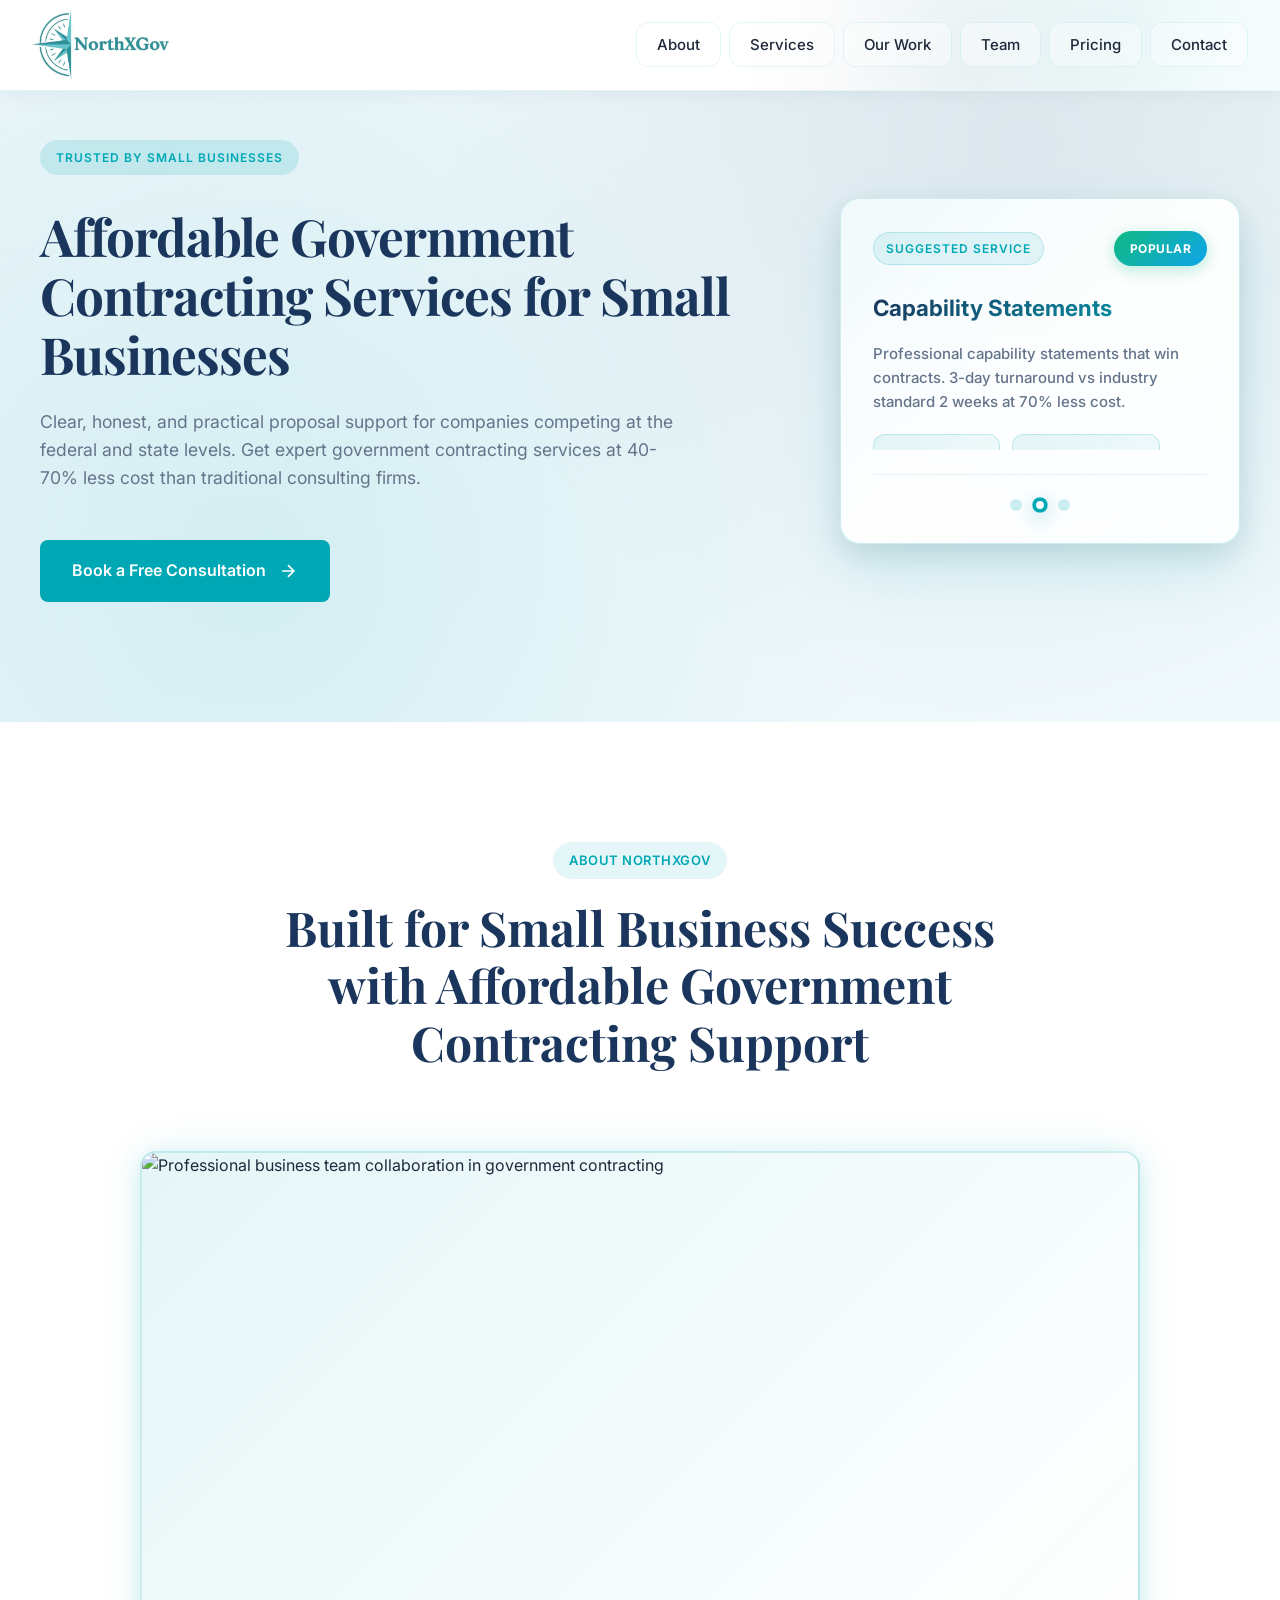
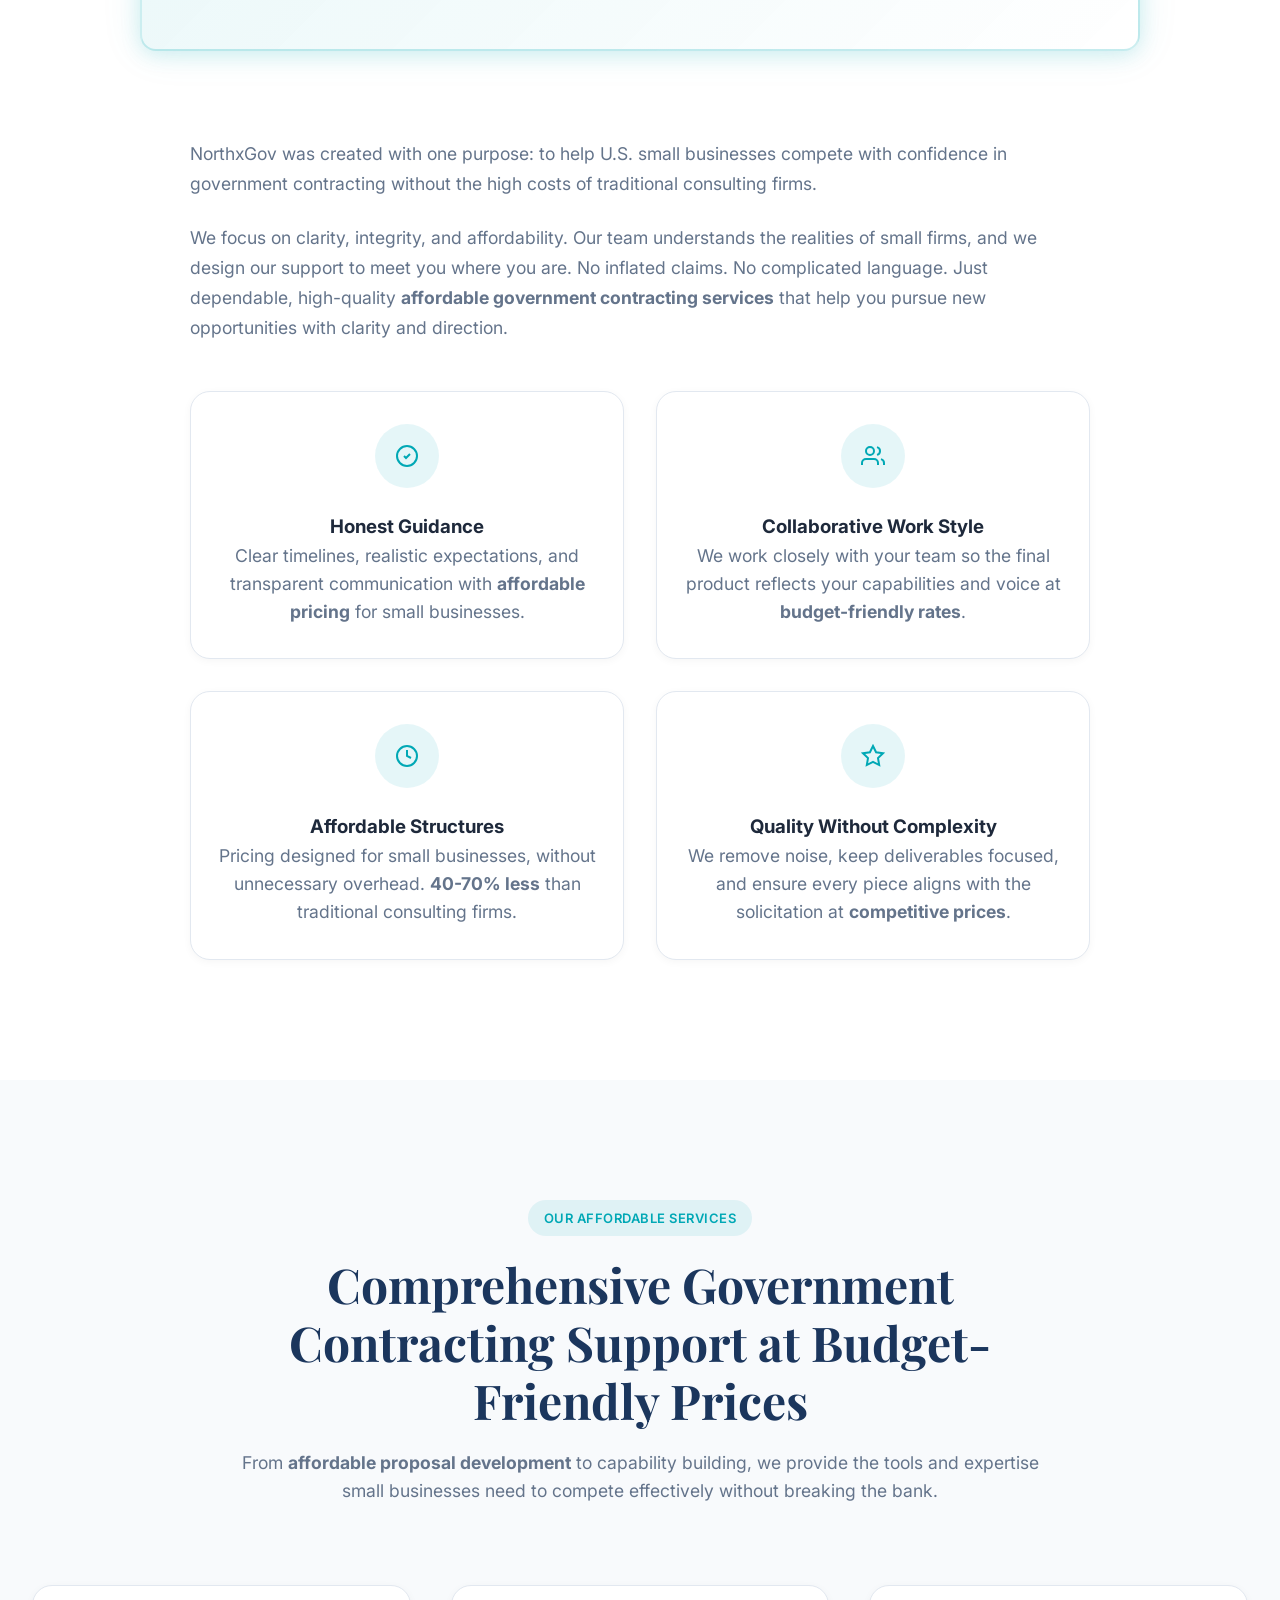
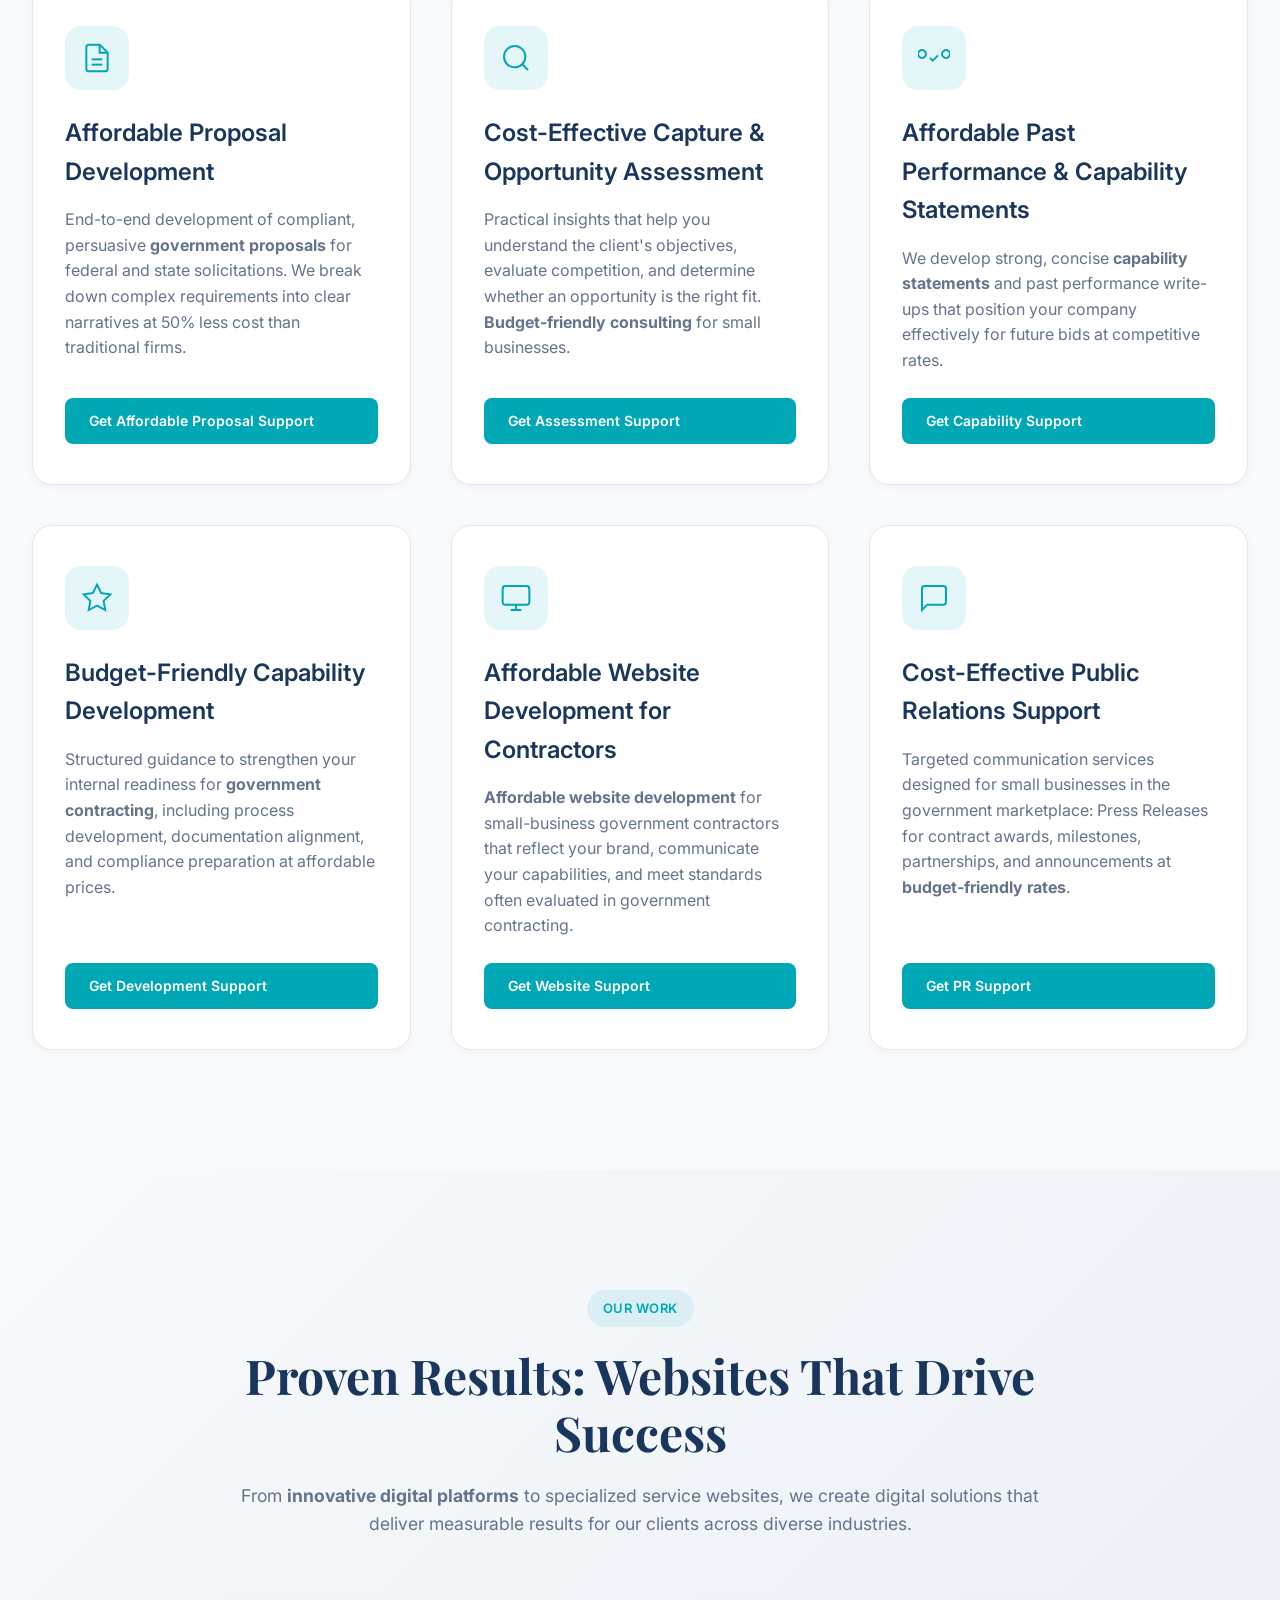
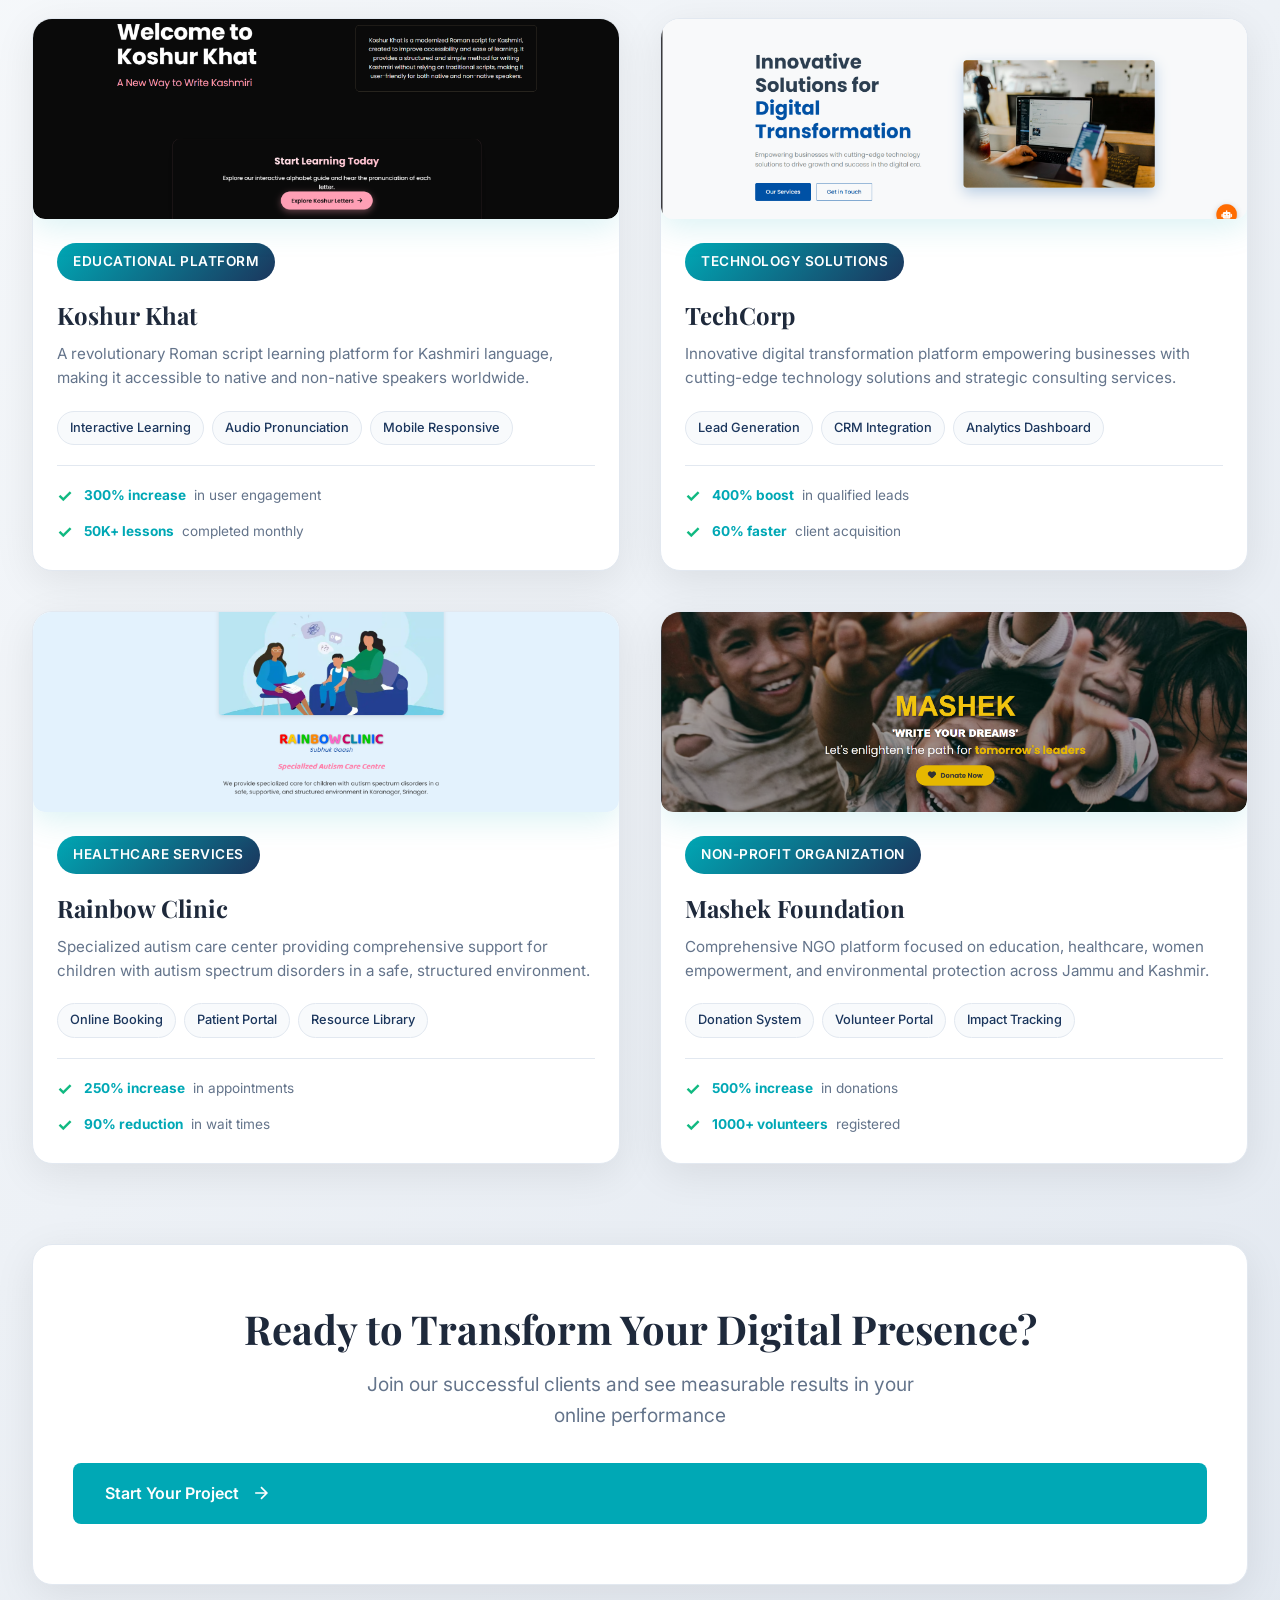
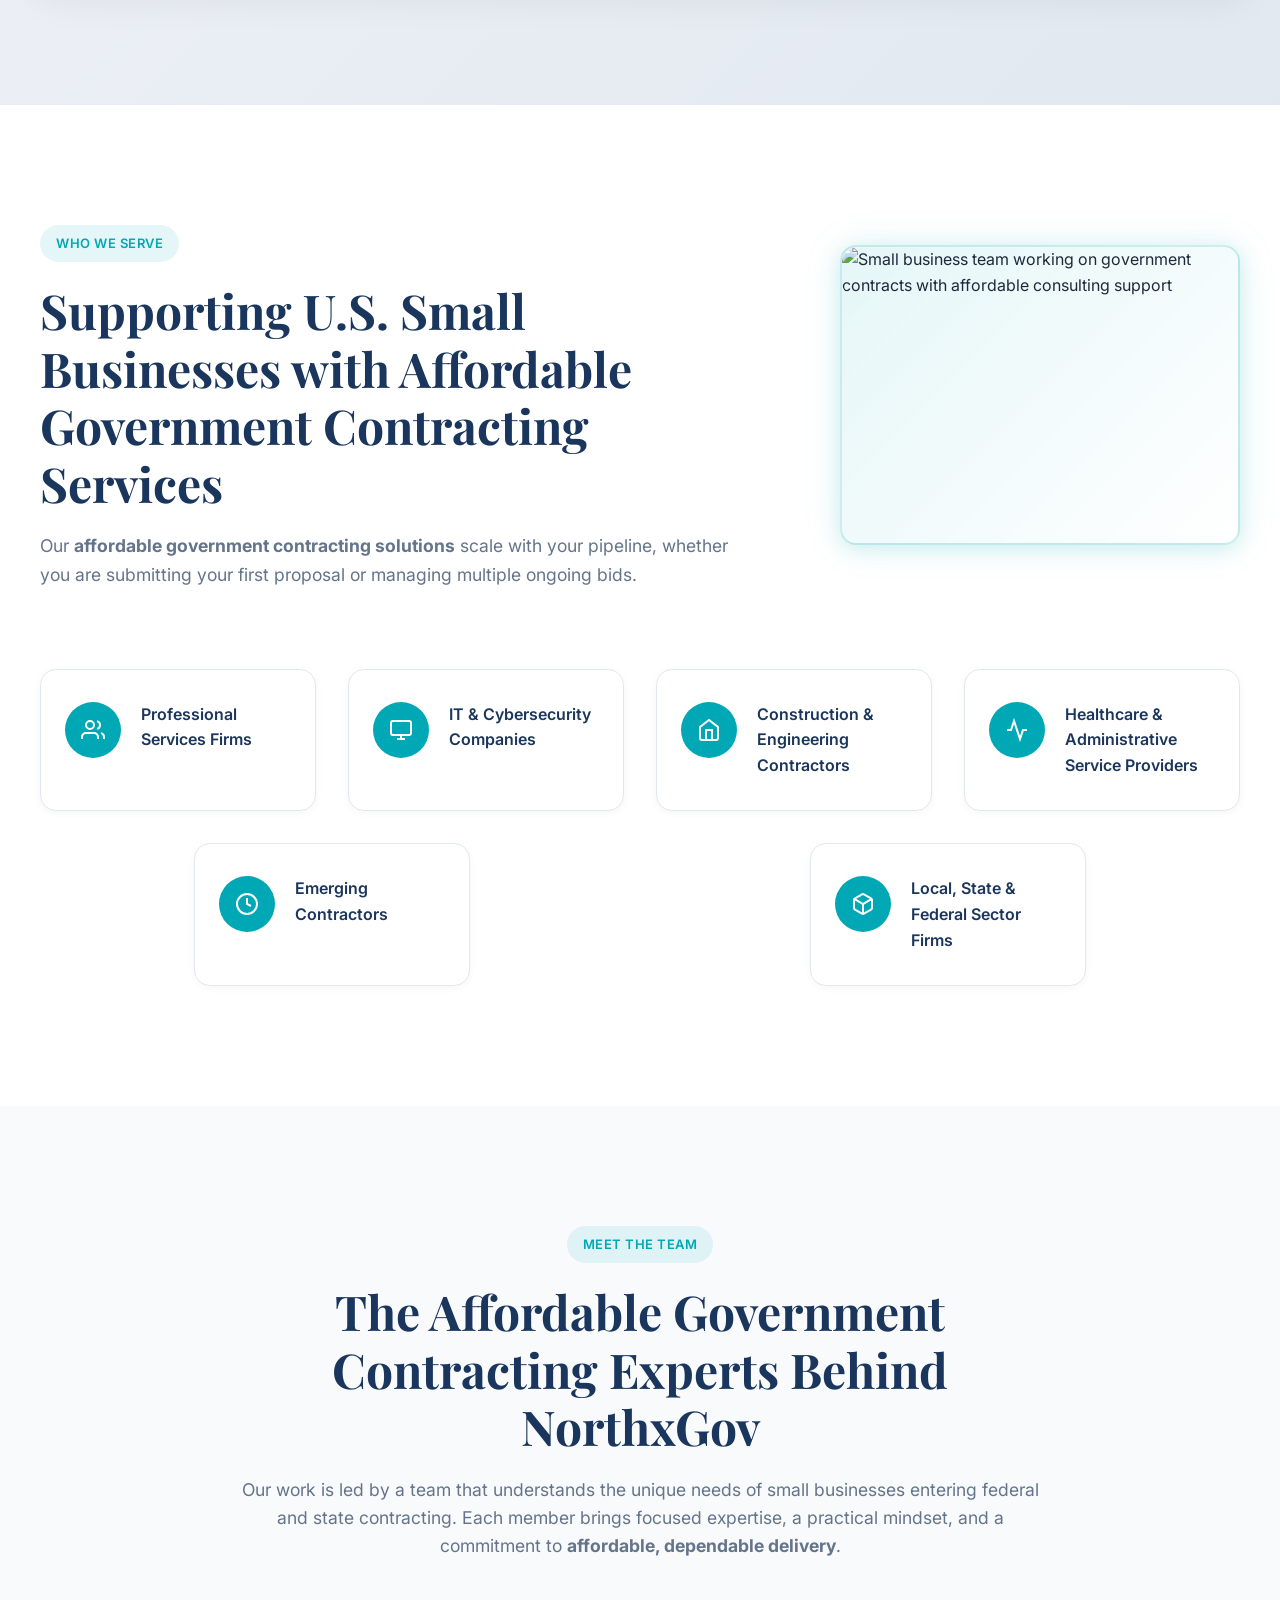
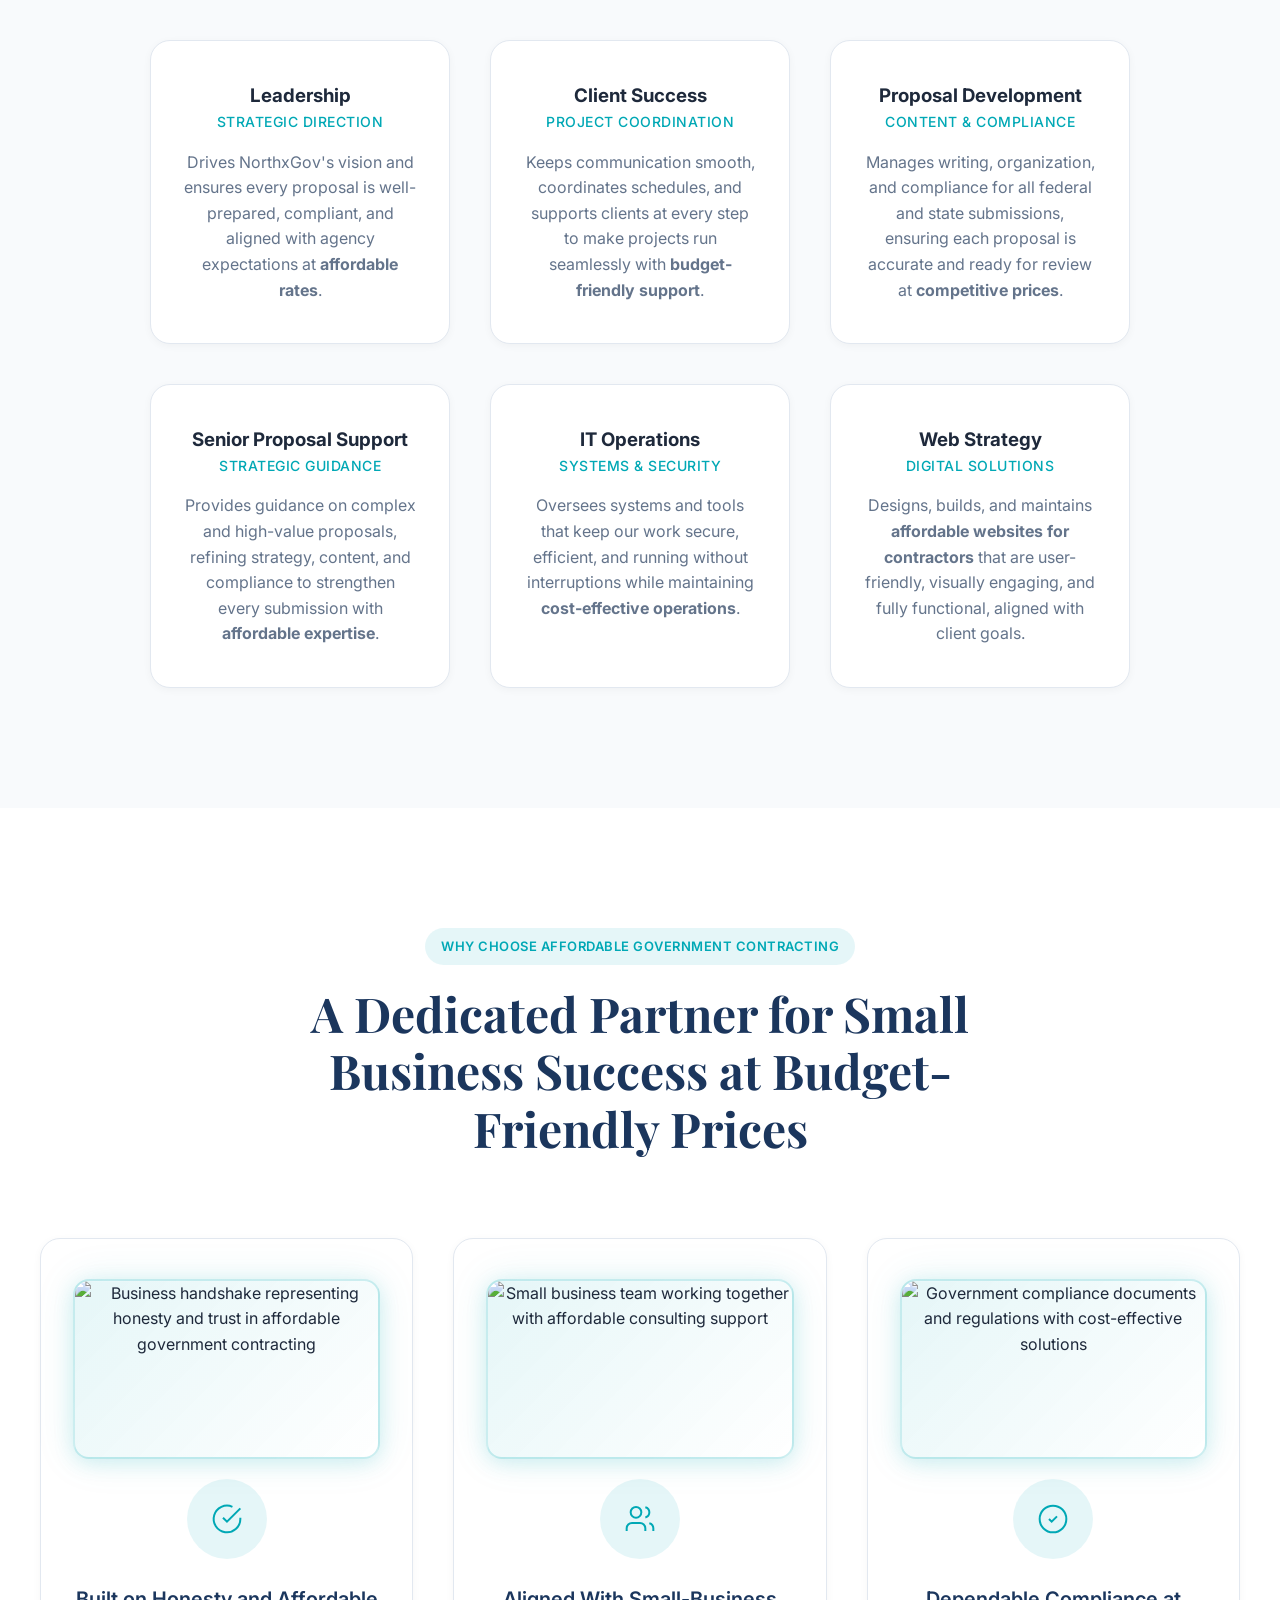
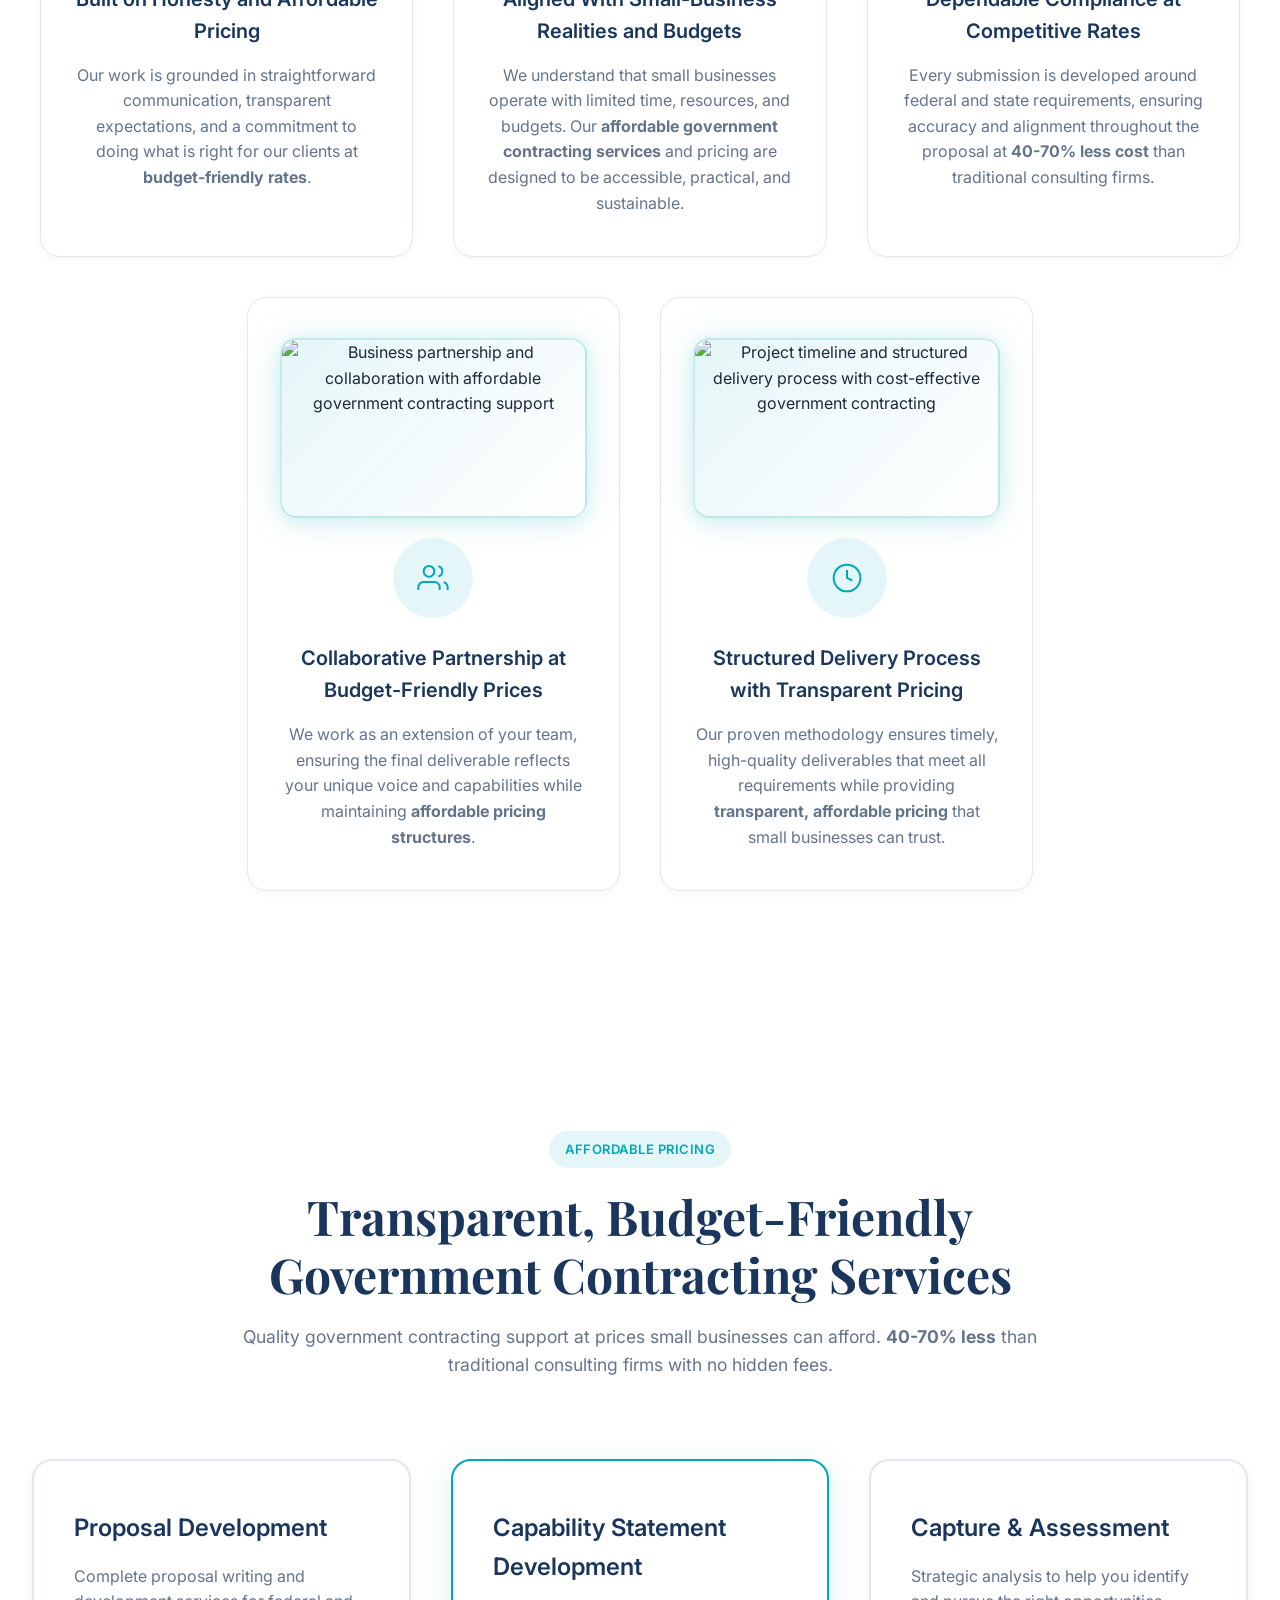
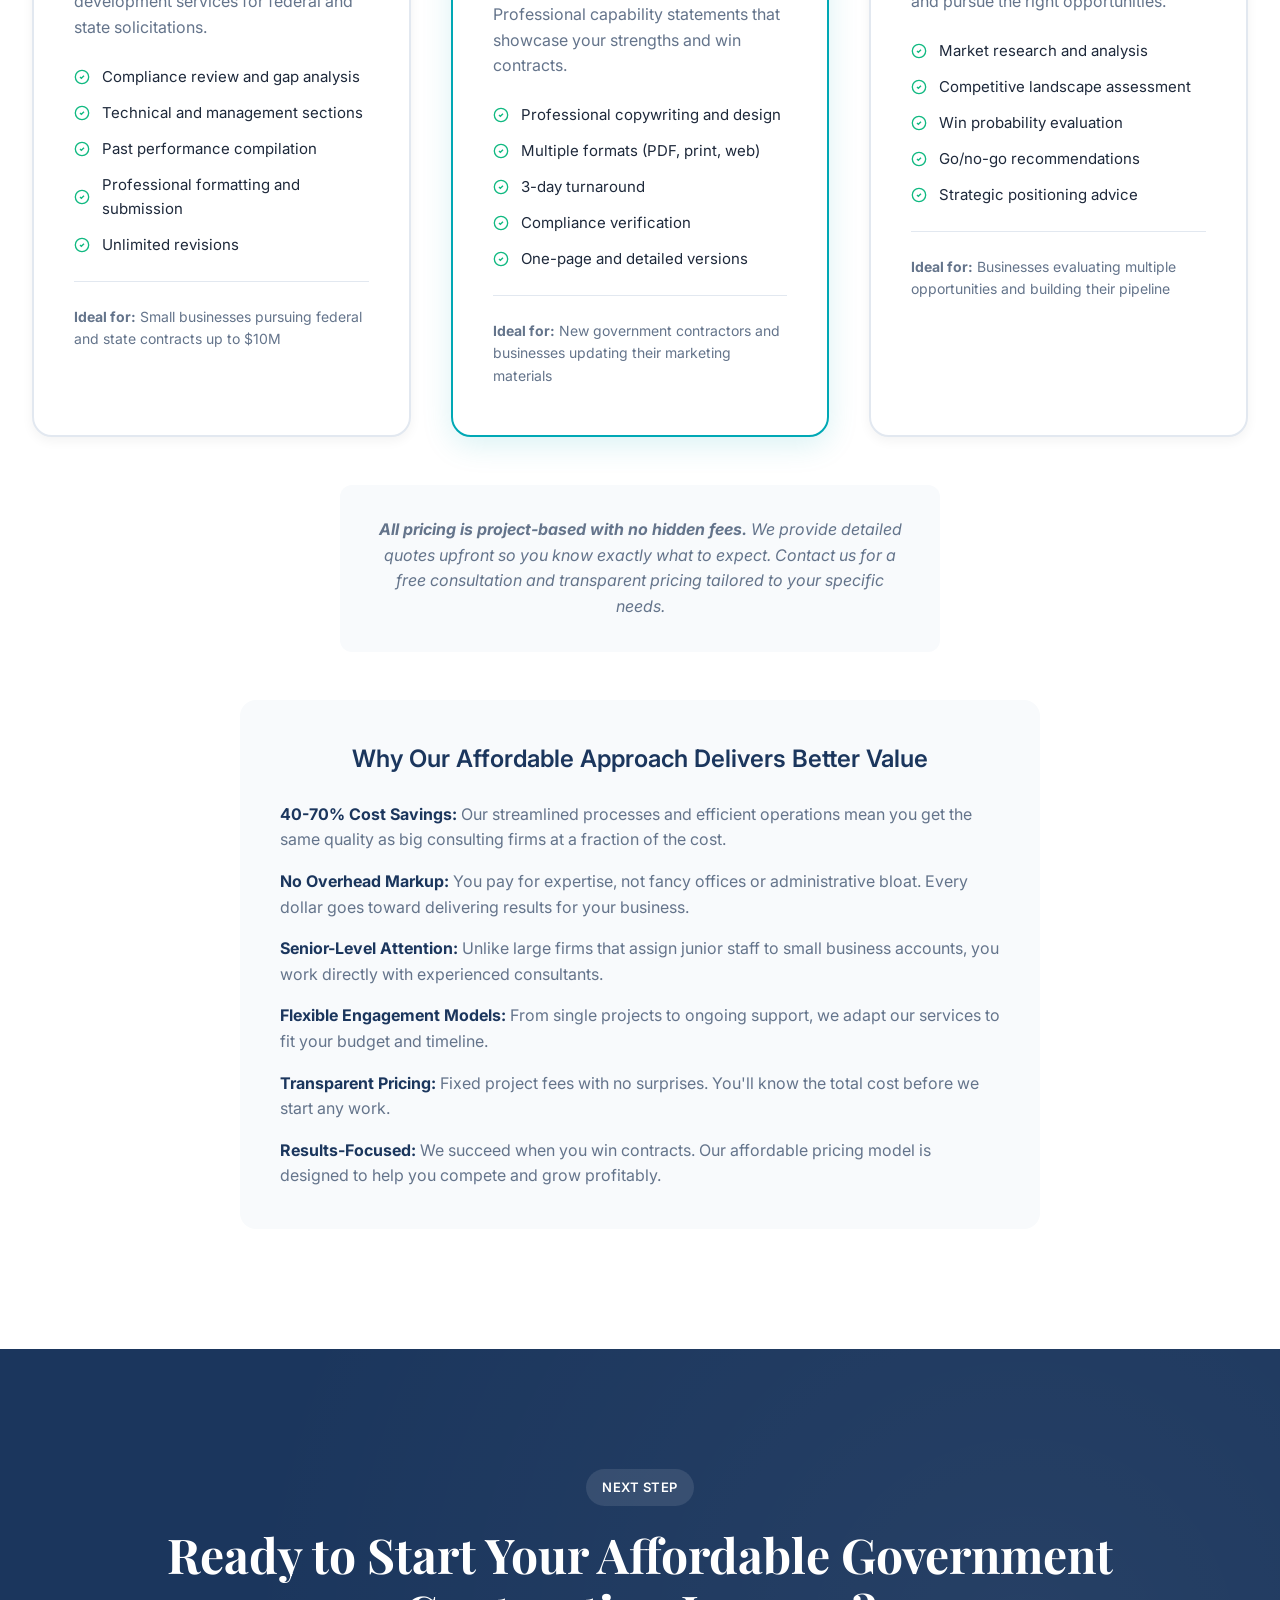
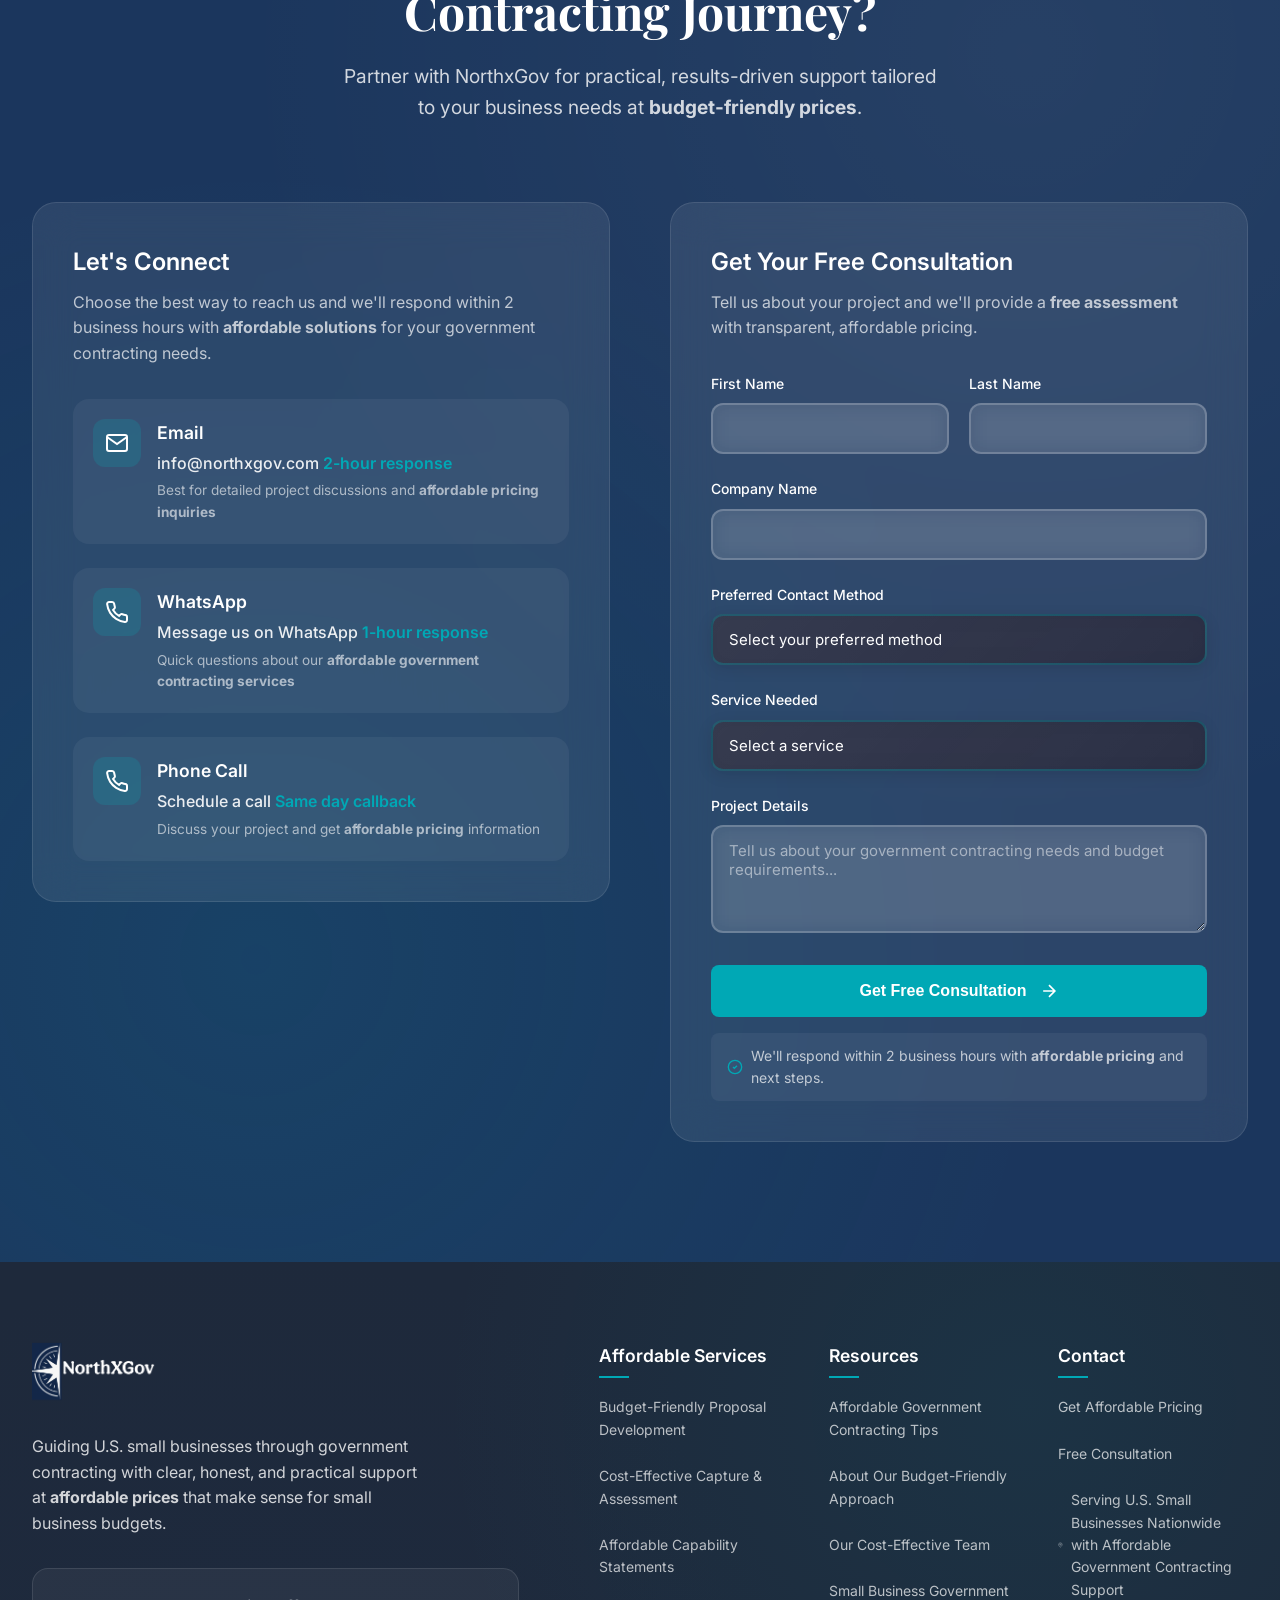
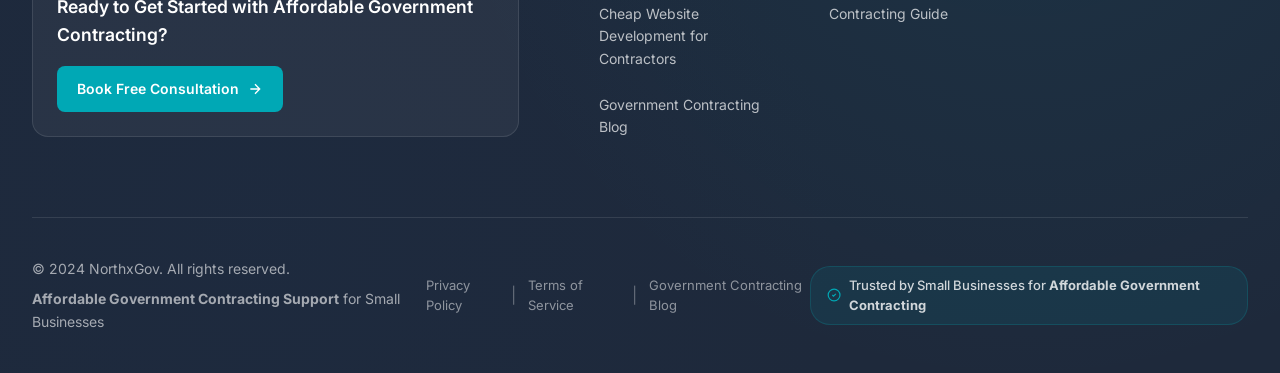
==== commit 49a306bb: "Add portfolio section with compact cards and image glow effects" ====
--- a/index.html
+++ b/index.html
@@ -174,6 +174,7 @@
             <ul class="nav-menu">
                 <li><a href="#about" class="nav-link">About</a></li>
                 <li><a href="#services" class="nav-link">Services</a></li>
+                <li><a href="#portfolio" class="nav-link">Our Work</a></li>
                 <li><a href="#team" class="nav-link">Team</a></li>
                 <li><a href="#pricing" class="nav-link">Pricing</a></li>
                 <li><a href="#contact" class="nav-link">Contact</a></li>
@@ -192,6 +193,7 @@
                 <ul class="mobile-nav-links">
                     <li><a href="#about" class="mobile-nav-link">About</a></li>
                     <li><a href="#services" class="mobile-nav-link">Services</a></li>
+                    <li><a href="#portfolio" class="mobile-nav-link">Our Work</a></li>
                     <li><a href="#team" class="mobile-nav-link">Team</a></li>
                     <li><a href="#pricing" class="mobile-nav-link">Pricing</a></li>
                     <li><a href="#contact" class="mobile-nav-link">Contact</a></li>
@@ -474,6 +476,194 @@
                     </p>
                     <a href="#contact" class="service-enquire-btn" data-service="pr">Get PR Support</a>
                 </div>
+            </div>
+        </div>
+    </section>
+
+    <!-- Our Work Section -->
+    <section id="portfolio" class="our-work">
+        <div class="container">
+            <div class="section-intro">
+                <div class="section-label">Our Work</div>
+                <h2>Proven Results: Websites That Drive Success</h2>
+                <p>From <strong>innovative digital platforms</strong> to specialized service websites, we create digital solutions that deliver measurable results for our clients across diverse industries.</p>
+            </div>
+
+            <div class="portfolio-grid">
+                <!-- Koshur Khat -->
+                <div class="portfolio-card">
+                    <div class="portfolio-image">
+                        <img src="image1.jpg" alt="Koshur Khat - Modern Kashmiri Script Learning Platform" class="portfolio-img">
+                        <div class="portfolio-overlay">
+                            <div class="portfolio-stats">
+                                <div class="stat-item">
+                                    <span class="stat-number">15K+</span>
+                                    <span class="stat-label">Active Learners</span>
+                                </div>
+                                <div class="stat-item">
+                                    <span class="stat-number">95%</span>
+                                    <span class="stat-label">User Satisfaction</span>
+                                </div>
+                                <div class="stat-item">
+                                    <span class="stat-number">40+</span>
+                                    <span class="stat-label">Countries Reached</span>
+                                </div>
+                            </div>
+                        </div>
+                    </div>
+                    <div class="portfolio-content">
+                        <div class="portfolio-category">Educational Platform</div>
+                        <h3>Koshur Khat</h3>
+                        <p class="portfolio-description">A revolutionary Roman script learning platform for Kashmiri language, making it accessible to native and non-native speakers worldwide.</p>
+                        <div class="portfolio-features">
+                            <span class="feature-tag">Interactive Learning</span>
+                            <span class="feature-tag">Audio Pronunciation</span>
+                            <span class="feature-tag">Mobile Responsive</span>
+                        </div>
+                        <div class="portfolio-results">
+                            <div class="result-item">
+                                <strong>300% increase</strong> in user engagement
+                            </div>
+                            <div class="result-item">
+                                <strong>50K+ lessons</strong> completed monthly
+                            </div>
+                        </div>
+                    </div>
+                </div>
+
+                <!-- TechCorp -->
+                <div class="portfolio-card">
+                    <div class="portfolio-image">
+                        <img src="image2.png" alt="TechCorp - Digital Transformation Solutions" class="portfolio-img">
+                        <div class="portfolio-overlay">
+                            <div class="portfolio-stats">
+                                <div class="stat-item">
+                                    <span class="stat-number">500+</span>
+                                    <span class="stat-label">Businesses Served</span>
+                                </div>
+                                <div class="stat-item">
+                                    <span class="stat-number">85%</span>
+                                    <span class="stat-label">Lead Conversion</span>
+                                </div>
+                                <div class="stat-item">
+                                    <span class="stat-number">$2M+</span>
+                                    <span class="stat-label">Revenue Generated</span>
+                                </div>
+                            </div>
+                        </div>
+                    </div>
+                    <div class="portfolio-content">
+                        <div class="portfolio-category">Technology Solutions</div>
+                        <h3>TechCorp</h3>
+                        <p class="portfolio-description">Innovative digital transformation platform empowering businesses with cutting-edge technology solutions and strategic consulting services.</p>
+                        <div class="portfolio-features">
+                            <span class="feature-tag">Lead Generation</span>
+                            <span class="feature-tag">CRM Integration</span>
+                            <span class="feature-tag">Analytics Dashboard</span>
+                        </div>
+                        <div class="portfolio-results">
+                            <div class="result-item">
+                                <strong>400% boost</strong> in qualified leads
+                            </div>
+                            <div class="result-item">
+                                <strong>60% faster</strong> client acquisition
+                            </div>
+                        </div>
+                    </div>
+                </div>
+
+                <!-- Rainbow Clinic -->
+                <div class="portfolio-card">
+                    <div class="portfolio-image">
+                        <img src="image4.png" alt="Rainbow Clinic - Specialized Autism Care Center" class="portfolio-img">
+                        <div class="portfolio-overlay">
+                            <div class="portfolio-stats">
+                                <div class="stat-item">
+                                    <span class="stat-number">200+</span>
+                                    <span class="stat-label">Families Helped</span>
+                                </div>
+                                <div class="stat-item">
+                                    <span class="stat-number">98%</span>
+                                    <span class="stat-label">Parent Satisfaction</span>
+                                </div>
+                                <div class="stat-item">
+                                    <span class="stat-number">24/7</span>
+                                    <span class="stat-label">Support Available</span>
+                                </div>
+                            </div>
+                        </div>
+                    </div>
+                    <div class="portfolio-content">
+                        <div class="portfolio-category">Healthcare Services</div>
+                        <h3>Rainbow Clinic</h3>
+                        <p class="portfolio-description">Specialized autism care center providing comprehensive support for children with autism spectrum disorders in a safe, structured environment.</p>
+                        <div class="portfolio-features">
+                            <span class="feature-tag">Online Booking</span>
+                            <span class="feature-tag">Patient Portal</span>
+                            <span class="feature-tag">Resource Library</span>
+                        </div>
+                        <div class="portfolio-results">
+                            <div class="result-item">
+                                <strong>250% increase</strong> in appointments
+                            </div>
+                            <div class="result-item">
+                                <strong>90% reduction</strong> in wait times
+                            </div>
+                        </div>
+                    </div>
+                </div>
+
+                <!-- Mashek NGO -->
+                <div class="portfolio-card">
+                    <div class="portfolio-image">
+                        <img src="image5.png" alt="Mashek NGO - Write Your Dreams Foundation" class="portfolio-img">
+                        <div class="portfolio-overlay">
+                            <div class="portfolio-stats">
+                                <div class="stat-item">
+                                    <span class="stat-number">10K+</span>
+                                    <span class="stat-label">Lives Impacted</span>
+                                </div>
+                                <div class="stat-item">
+                                    <span class="stat-number">₹50L+</span>
+                                    <span class="stat-label">Funds Raised</span>
+                                </div>
+                                <div class="stat-item">
+                                    <span class="stat-number">25+</span>
+                                    <span class="stat-label">Programs Running</span>
+                                </div>
+                            </div>
+                        </div>
+                    </div>
+                    <div class="portfolio-content">
+                        <div class="portfolio-category">Non-Profit Organization</div>
+                        <h3>Mashek Foundation</h3>
+                        <p class="portfolio-description">Comprehensive NGO platform focused on education, healthcare, women empowerment, and environmental protection across Jammu and Kashmir.</p>
+                        <div class="portfolio-features">
+                            <span class="feature-tag">Donation System</span>
+                            <span class="feature-tag">Volunteer Portal</span>
+                            <span class="feature-tag">Impact Tracking</span>
+                        </div>
+                        <div class="portfolio-results">
+                            <div class="result-item">
+                                <strong>500% increase</strong> in donations
+                            </div>
+                            <div class="result-item">
+                                <strong>1000+ volunteers</strong> registered
+                            </div>
+                        </div>
+                    </div>
+                </div>
+            </div>
+
+            <div class="portfolio-cta">
+                <h3>Ready to Transform Your Digital Presence?</h3>
+                <p>Join our successful clients and see measurable results in your online performance</p>
+                <a href="#contact" class="btn-primary-large">
+                    <span>Start Your Project</span>
+                    <svg width="20" height="20" viewBox="0 0 24 24" fill="none" stroke="currentColor" stroke-width="2">
+                        <path d="M5 12h14M12 5l7 7-7 7" />
+                    </svg>
+                </a>
             </div>
         </div>
     </section>
@@ -1223,6 +1413,7 @@
 
     <script src="script.js"></script>
     <script src="email-draft.js"></script>
+
 </body>
 
 </html>
--- a/styles.css
+++ b/styles.css
@@ -13,7 +13,17 @@
 }
 
 /* Allow text selection for content areas */
-p, h1, h2, h3, h4, h5, h6, span, div.hero-text, div.about-text, div.section-intro {
+p,
+h1,
+h2,
+h3,
+h4,
+h5,
+h6,
+span,
+div.hero-text,
+div.about-text,
+div.section-intro {
     -webkit-user-select: text;
     -khtml-user-select: text;
     -moz-user-select: text;
@@ -850,7 +860,7 @@
     left: 0;
     width: 100%;
     height: 100%;
-    background: 
+    background:
         radial-gradient(circle at 20% 80%, rgba(0, 168, 181, 0.1) 0%, transparent 50%),
         radial-gradient(circle at 80% 20%, rgba(255, 255, 255, 0.05) 0%, transparent 50%);
     pointer-events: none;
@@ -884,15 +894,15 @@
         grid-template-columns: 1fr;
         gap: 32px;
     }
-    
+
     .blog-content {
         padding: 24px;
     }
-    
+
     .blog-cta-section {
         padding: 40px 24px;
     }
-    
+
     .blog-cta-section h3 {
         font-size: 1.5rem;
     }
@@ -904,11 +914,13 @@
         align-items: flex-start;
         gap: 8px;
     }
-    
+
     .blog-content h3 {
         font-size: 1.1rem;
     }
-}/* B
+}
+
+/* B
 log Hero Section */
 .blog-hero {
     padding: 140px 0 80px;
@@ -1034,20 +1046,23 @@
     .blog-hero h1 {
         font-size: 2.5rem;
     }
-    
+
     .featured-article {
         grid-template-columns: 1fr;
         gap: 24px;
     }
-    
+
     .featured-article .blog-image {
         height: 200px;
     }
-}/* Smooth Sc
+}
+
+/* Smooth Sc
 rolling Enhancement */
 html {
     scroll-behavior: smooth;
-    scroll-padding-top: 100px; /* Account for fixed navbar */
+    scroll-padding-top: 100px;
+    /* Account for fixed navbar */
 }
 
 /* Enhanced smooth scrolling for all anchor links */
@@ -1060,7 +1075,7 @@
     html {
         scroll-behavior: smooth;
     }
-    
+
     /* Custom smooth scroll timing */
     * {
         scroll-behavior: smooth;
@@ -1073,17 +1088,19 @@
     html {
         scroll-behavior: auto;
     }
-    
+
     * {
         scroll-behavior: auto;
     }
-}/* E
+}
+
+/* E
 nhanced Hero Card Styling */
 .hero-card {
     background: linear-gradient(135deg, rgba(255, 255, 255, 0.95) 0%, rgba(255, 255, 255, 0.9) 100%);
     border-radius: 20px;
     padding: 32px;
-    box-shadow: 
+    box-shadow:
         0 25px 60px rgba(0, 168, 181, 0.15),
         0 10px 30px rgba(0, 0, 0, 0.1),
         inset 0 1px 0 rgba(255, 255, 255, 0.8);
@@ -1108,7 +1125,7 @@
 
 .hero-card:hover {
     transform: translateY(-8px) scale(1.02);
-    box-shadow: 
+    box-shadow:
         0 35px 80px rgba(0, 168, 181, 0.2),
         0 15px 40px rgba(0, 0, 0, 0.15),
         inset 0 1px 0 rgba(255, 255, 255, 1);
@@ -1150,10 +1167,13 @@
 }
 
 @keyframes pulse-glow {
-    0%, 100% {
+
+    0%,
+    100% {
         box-shadow: 0 4px 15px rgba(16, 185, 129, 0.3);
         transform: scale(1);
     }
+
     50% {
         box-shadow: 0 6px 25px rgba(16, 185, 129, 0.5);
         transform: scale(1.05);
@@ -1300,20 +1320,21 @@
         padding: 24px;
         margin: 0 16px;
     }
-    
+
     .card-title {
         font-size: 1.2rem;
     }
-    
+
     .card-metrics {
         gap: 8px;
     }
-    
+
     .metric-item {
         padding: 8px 12px;
         font-size: 12px;
     }
 }
+
 .service-card h3 {
     font-size: 1.5rem;
     font-weight: 600;
@@ -2455,6 +2476,7 @@
 }
 
 @media (max-width: 768px) {
+
     /* Mobile Navigation */
     .nav-menu {
         display: none;
@@ -2947,6 +2969,7 @@
         height: 100px;
     }
 }
+
 /* Pr
 event body scroll when mobile menu is open */
 body.menu-open {
@@ -3004,9 +3027,14 @@
         width: 80%;
     }
 }
+
 /* R
 emove mobile tap highlights and improve touch experience */
-a, button, input, select, textarea {
+a,
+button,
+input,
+select,
+textarea {
     -webkit-tap-highlight-color: transparent;
     -webkit-touch-callout: none;
     -webkit-appearance: none;
@@ -3032,7 +3060,7 @@
     *:focus {
         outline: none !important;
     }
-    
+
     /* Custom focus states for mobile */
     .nav-link:focus,
     .mobile-nav-link:focus,
@@ -3052,7 +3080,9 @@
     -moz-user-select: none !important;
     -ms-user-select: none !important;
     user-select: none !important;
-}/* Who 
+}
+
+/* Who 
 We Serve responsive styles */
 @media (max-width: 1024px) {
     .who-we-serve-content {
@@ -3087,4 +3117,344 @@
     .who-we-serve-visual .image-container {
         max-width: 400px;
     }
+}
+
+/* Our Work
+ / Portfolio Section */
+.our-work {
+    padding: 120px 0;
+    background: linear-gradient(135deg, #f8fafc 0%, #e2e8f0 100%);
+    position: relative;
+}
+
+.our-work::before {
+    content: '';
+    position: absolute;
+    top: 0;
+    left: 0;
+    right: 0;
+    bottom: 0;
+    background: url('data:image/svg+xml,<svg width="60" height="60" viewBox="0 0 60 60" xmlns="http://www.w3.org/2000/svg"><g fill="none" fill-rule="evenodd"><g fill="%2300A8B5" fill-opacity="0.03"><circle cx="30" cy="30" r="2"/></g></svg>') repeat;
+    pointer-events: none;
+}
+
+.portfolio-grid {
+    display: grid;
+    grid-template-columns: repeat(2, 1fr);
+    gap: 40px;
+    margin-top: 80px;
+}
+
+.portfolio-card {
+    background: var(--white);
+    border-radius: 20px;
+    overflow: hidden;
+    box-shadow: 0 10px 40px rgba(0, 0, 0, 0.08);
+    transition: all 0.4s cubic-bezier(0.4, 0, 0.2, 1);
+    position: relative;
+    border: 1px solid var(--border-light);
+    width: 100%;
+}
+
+.portfolio-card:hover {
+    transform: translateY(-12px);
+    box-shadow: 0 25px 60px rgba(0, 168, 181, 0.15);
+    border-color: var(--primary-teal);
+}
+
+.portfolio-image {
+    position: relative;
+    height: 200px;
+    width: 100%;
+    overflow: hidden;
+    background: var(--light-gray);
+    border-radius: 12px;
+    box-shadow: 0 8px 32px rgba(0, 168, 181, 0.15);
+    transition: all 0.4s cubic-bezier(0.4, 0, 0.2, 1);
+}
+
+.portfolio-card:hover .portfolio-image {
+    box-shadow: 0 16px 48px rgba(0, 168, 181, 0.25), 0 0 0 1px rgba(0, 168, 181, 0.1);
+    transform: translateY(-2px);
+}
+
+.portfolio-img {
+    width: 100%;
+    height: 100%;
+    object-fit: cover;
+    object-position: center center;
+    transition: transform 0.6s cubic-bezier(0.4, 0, 0.2, 1);
+    display: block;
+    border-radius: 12px;
+    min-height: 100%;
+    min-width: 100%;
+}
+
+.portfolio-card:hover .portfolio-img {
+    transform: scale(1.08);
+}
+
+/* Additional image fitting rules */
+.portfolio-image img {
+    max-width: 100%;
+    max-height: 100%;
+    width: 100%;
+    height: 100%;
+    object-fit: cover !important;
+    object-position: center !important;
+}
+
+.portfolio-overlay {
+    position: absolute;
+    top: 0;
+    left: 0;
+    right: 0;
+    bottom: 0;
+    background: linear-gradient(135deg, rgba(0, 168, 181, 0.9) 0%, rgba(27, 54, 93, 0.9) 100%);
+    display: flex;
+    align-items: center;
+    justify-content: center;
+    opacity: 0;
+    transition: opacity 0.4s ease;
+}
+
+.portfolio-card:hover .portfolio-overlay {
+    opacity: 1;
+}
+
+.portfolio-stats {
+    display: flex;
+    gap: 40px;
+    text-align: center;
+}
+
+.stat-item {
+    color: var(--white);
+}
+
+.stat-number {
+    display: block;
+    font-size: 2.5rem;
+    font-weight: 700;
+    font-family: 'Playfair Display', serif;
+    margin-bottom: 8px;
+    text-shadow: 0 2px 4px rgba(0, 0, 0, 0.2);
+}
+
+.stat-label {
+    font-size: 0.9rem;
+    font-weight: 500;
+    opacity: 0.9;
+    text-transform: uppercase;
+    letter-spacing: 0.5px;
+}
+
+.portfolio-content {
+    padding: 24px;
+}
+
+.portfolio-category {
+    display: inline-block;
+    background: linear-gradient(135deg, var(--primary-teal), var(--primary-navy));
+    color: var(--white);
+    padding: 8px 16px;
+    border-radius: 20px;
+    font-size: 0.85rem;
+    font-weight: 600;
+    text-transform: uppercase;
+    letter-spacing: 0.5px;
+    margin-bottom: 20px;
+}
+
+.portfolio-content h3 {
+    font-family: 'Playfair Display', serif;
+    font-size: 1.5rem;
+    font-weight: 700;
+    color: var(--text-dark);
+    margin-bottom: 12px;
+    line-height: 1.2;
+}
+
+.portfolio-description {
+    color: var(--text-gray);
+    font-size: 0.95rem;
+    line-height: 1.6;
+    margin-bottom: 20px;
+}
+
+.portfolio-features {
+    display: flex;
+    flex-wrap: wrap;
+    gap: 8px;
+    margin-bottom: 20px;
+}
+
+.feature-tag {
+    background: var(--light-gray);
+    color: var(--primary-navy);
+    padding: 6px 12px;
+    border-radius: 20px;
+    font-size: 0.8rem;
+    font-weight: 500;
+    border: 1px solid var(--border-light);
+    transition: all 0.3s ease;
+}
+
+.portfolio-card:hover .feature-tag {
+    background: rgba(0, 168, 181, 0.1);
+    border-color: var(--primary-teal);
+    color: var(--primary-teal);
+}
+
+.portfolio-results {
+    border-top: 1px solid var(--border-light);
+    padding-top: 16px;
+    display: flex;
+    flex-direction: column;
+    gap: 8px;
+}
+
+.result-item {
+    display: flex;
+    align-items: center;
+    font-size: 0.85rem;
+    color: var(--text-gray);
+}
+
+.result-item strong {
+    color: var(--primary-teal);
+    font-weight: 700;
+    margin-right: 8px;
+}
+
+.result-item::before {
+    content: '✓';
+    color: var(--success-green);
+    font-weight: bold;
+    margin-right: 12px;
+    font-size: 1.1rem;
+}
+
+.portfolio-cta {
+    text-align: center;
+    margin-top: 80px;
+    padding: 60px 40px;
+    background: var(--white);
+    border-radius: 20px;
+    box-shadow: 0 10px 40px rgba(0, 0, 0, 0.08);
+    border: 1px solid var(--border-light);
+}
+
+.portfolio-cta h3 {
+    font-family: 'Playfair Display', serif;
+    font-size: 2.5rem;
+    font-weight: 700;
+    color: var(--text-dark);
+    margin-bottom: 16px;
+    line-height: 1.2;
+}
+
+.portfolio-cta p {
+    font-size: 1.2rem;
+    color: var(--text-gray);
+    margin-bottom: 32px;
+    max-width: 600px;
+    margin-left: auto;
+    margin-right: auto;
+}
+
+/* Responsive Design for Portfolio */
+@media (max-width: 1024px) {
+    .portfolio-grid {
+        gap: 24px;
+    }
+
+    .portfolio-image {
+        height: 180px;
+    }
+
+    .portfolio-content {
+        padding: 20px;
+    }
+}
+
+@media (max-width: 768px) {
+    .our-work {
+        padding: 80px 0;
+    }
+
+    .portfolio-grid {
+        grid-template-columns: 1fr;
+        gap: 30px;
+        margin-top: 60px;
+    }
+
+    .portfolio-card {
+        border-radius: 16px;
+    }
+
+    .portfolio-image {
+        height: 200px;
+    }
+
+    .portfolio-content {
+        padding: 20px;
+    }
+
+    .portfolio-content h3 {
+        font-size: 1.75rem;
+    }
+
+    .portfolio-stats {
+        flex-direction: column;
+        gap: 20px;
+    }
+
+    .stat-number {
+        font-size: 2rem;
+    }
+
+    .portfolio-cta {
+        margin-top: 60px;
+        padding: 40px 30px;
+    }
+
+    .portfolio-cta h3 {
+        font-size: 2rem;
+    }
+
+    .portfolio-features {
+        justify-content: center;
+    }
+
+    .portfolio-results {
+        align-items: center;
+        text-align: center;
+    }
+}
+
+@media (max-width: 480px) {
+    .portfolio-content {
+        padding: 18px;
+    }
+
+    .portfolio-content h3 {
+        font-size: 1.3rem;
+    }
+
+    .portfolio-description {
+        font-size: 0.9rem;
+    }
+
+    .portfolio-image {
+        height: 180px;
+    }
+
+    .portfolio-cta h3 {
+        font-size: 1.75rem;
+    }
+
+    .portfolio-cta p {
+        font-size: 1.1rem;
+    }
 }
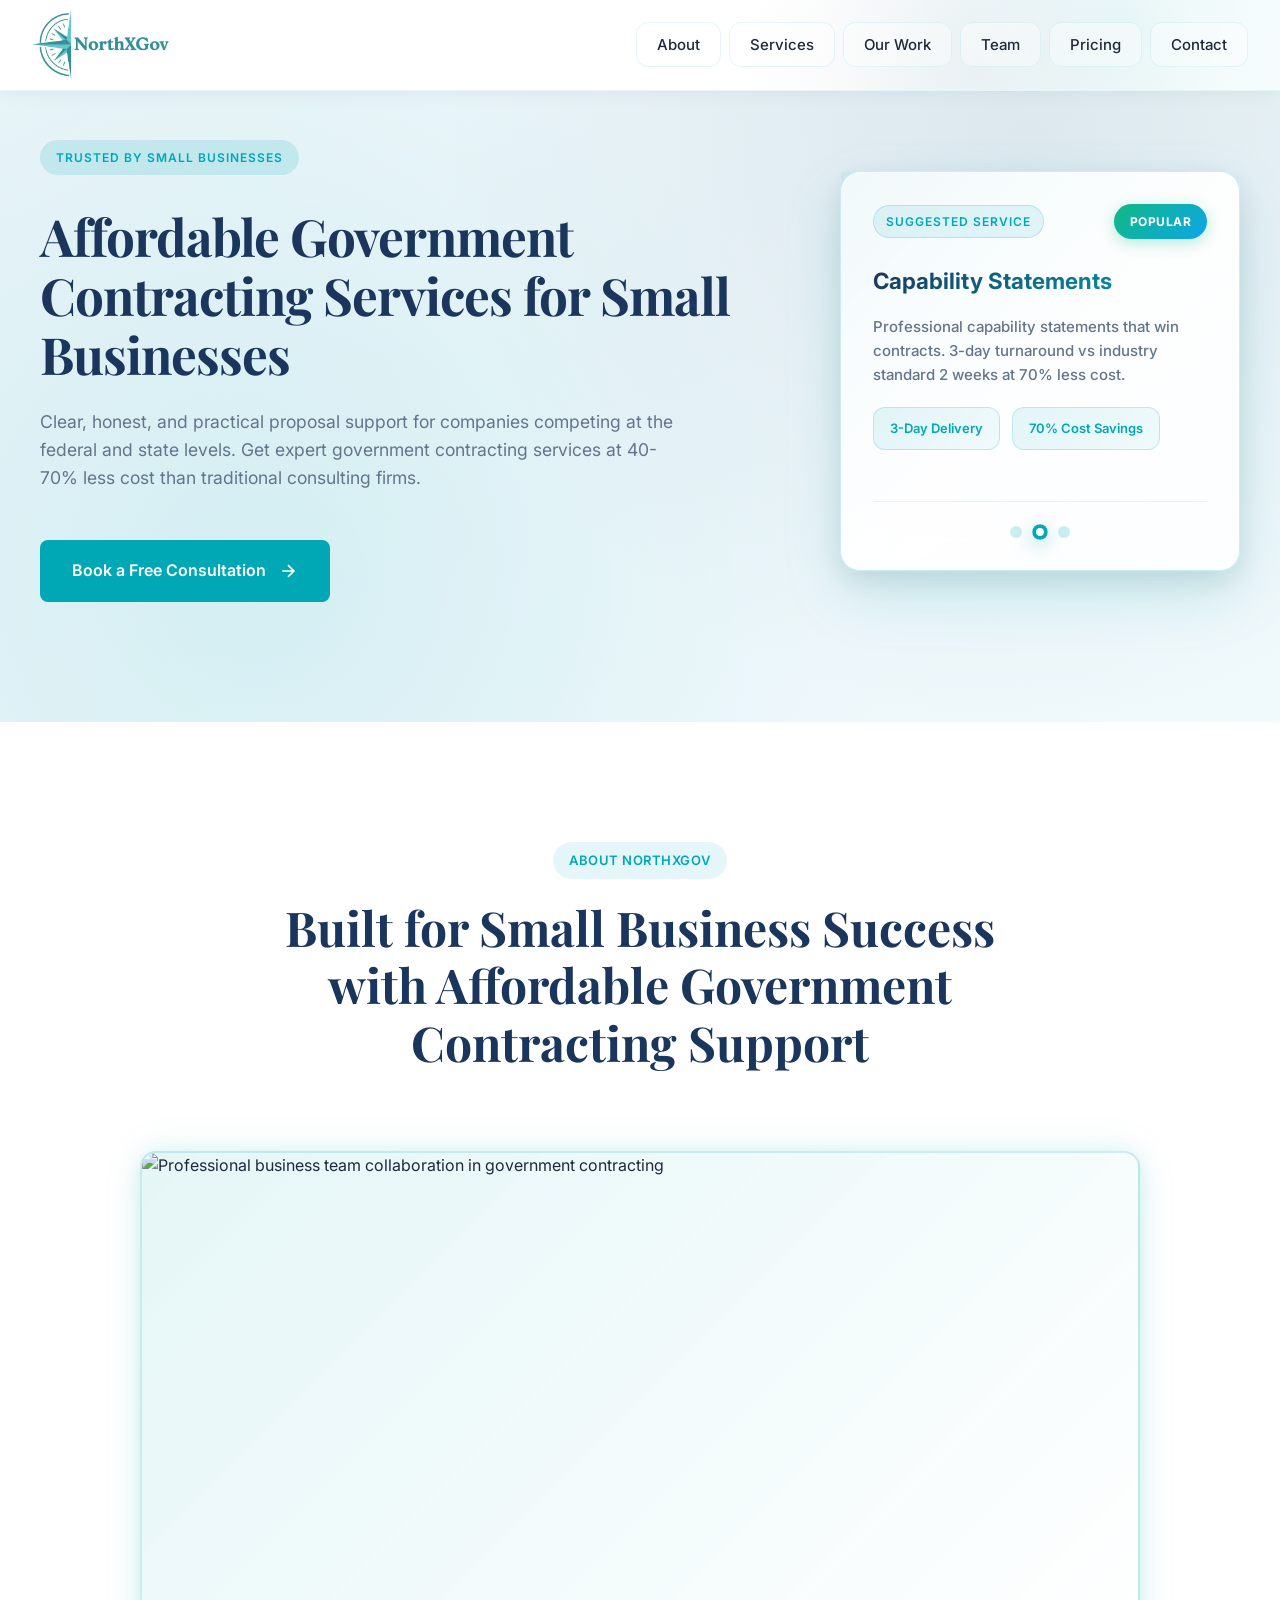
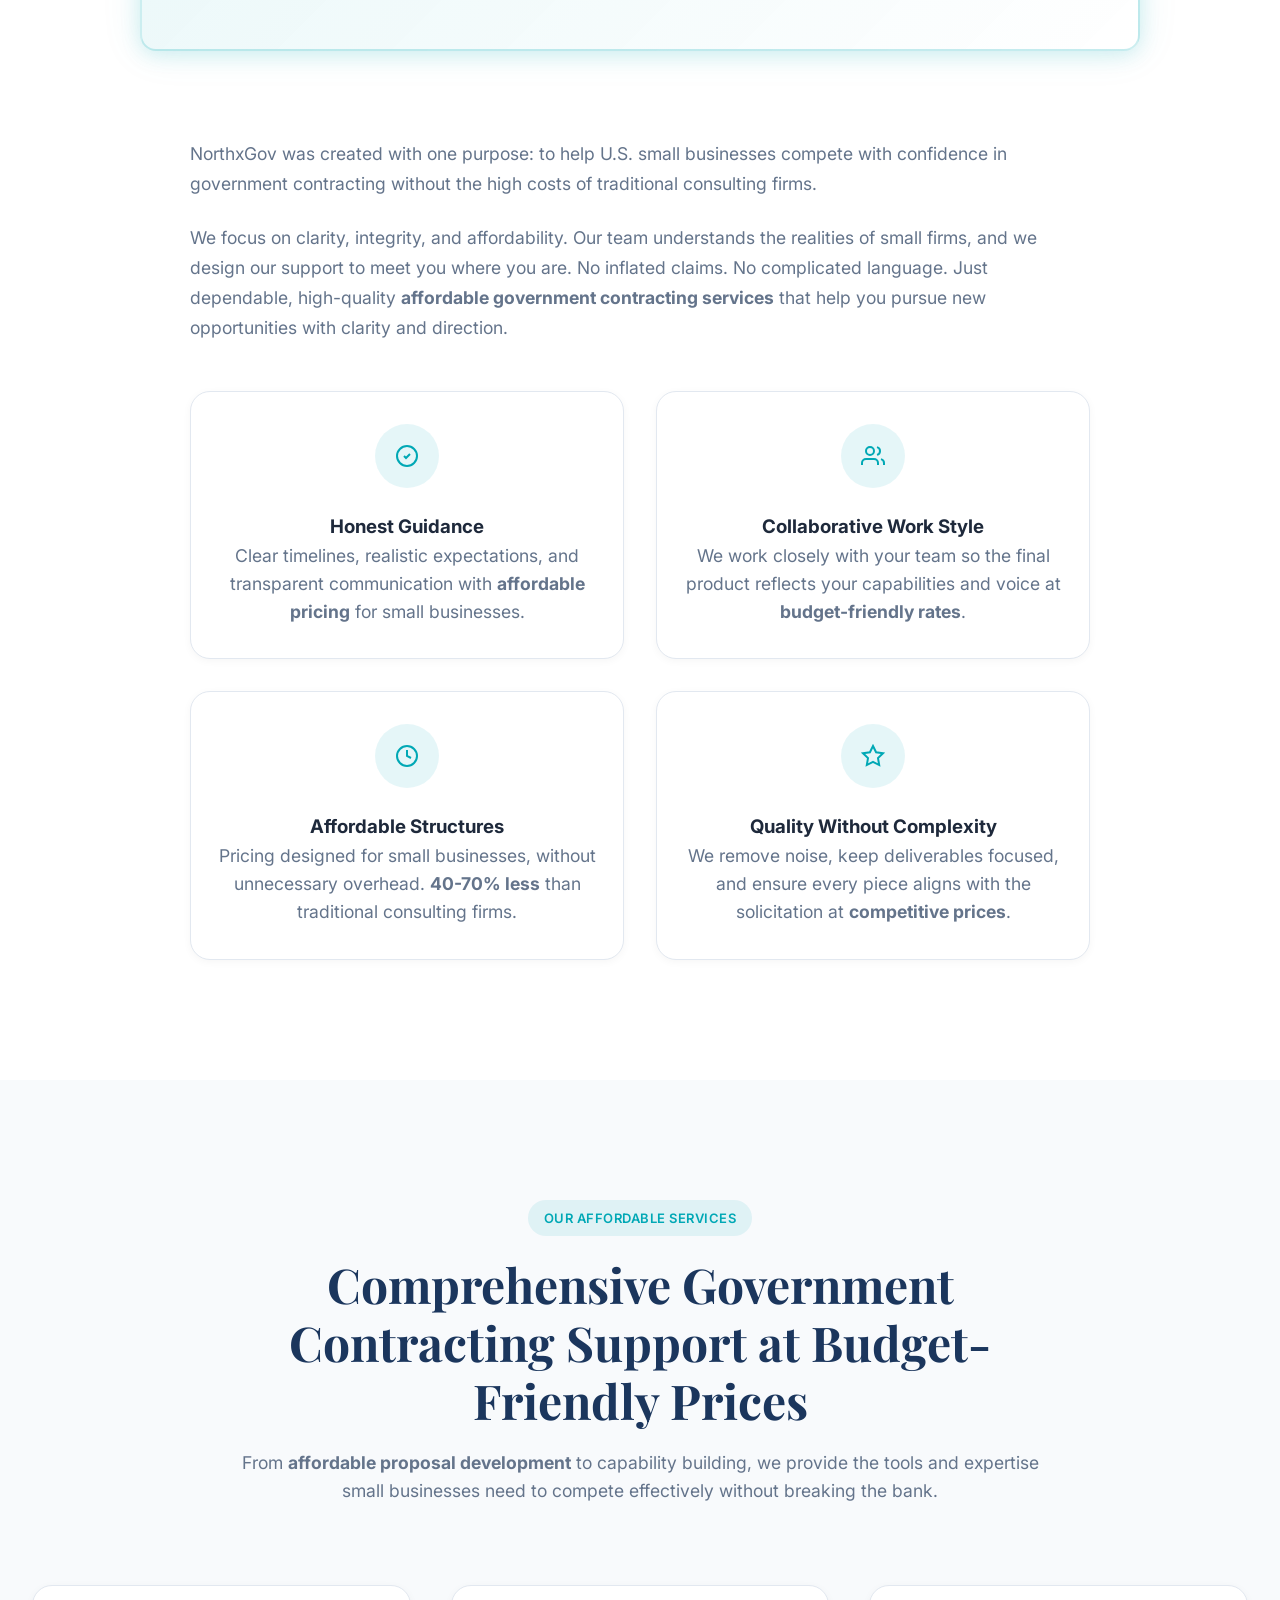
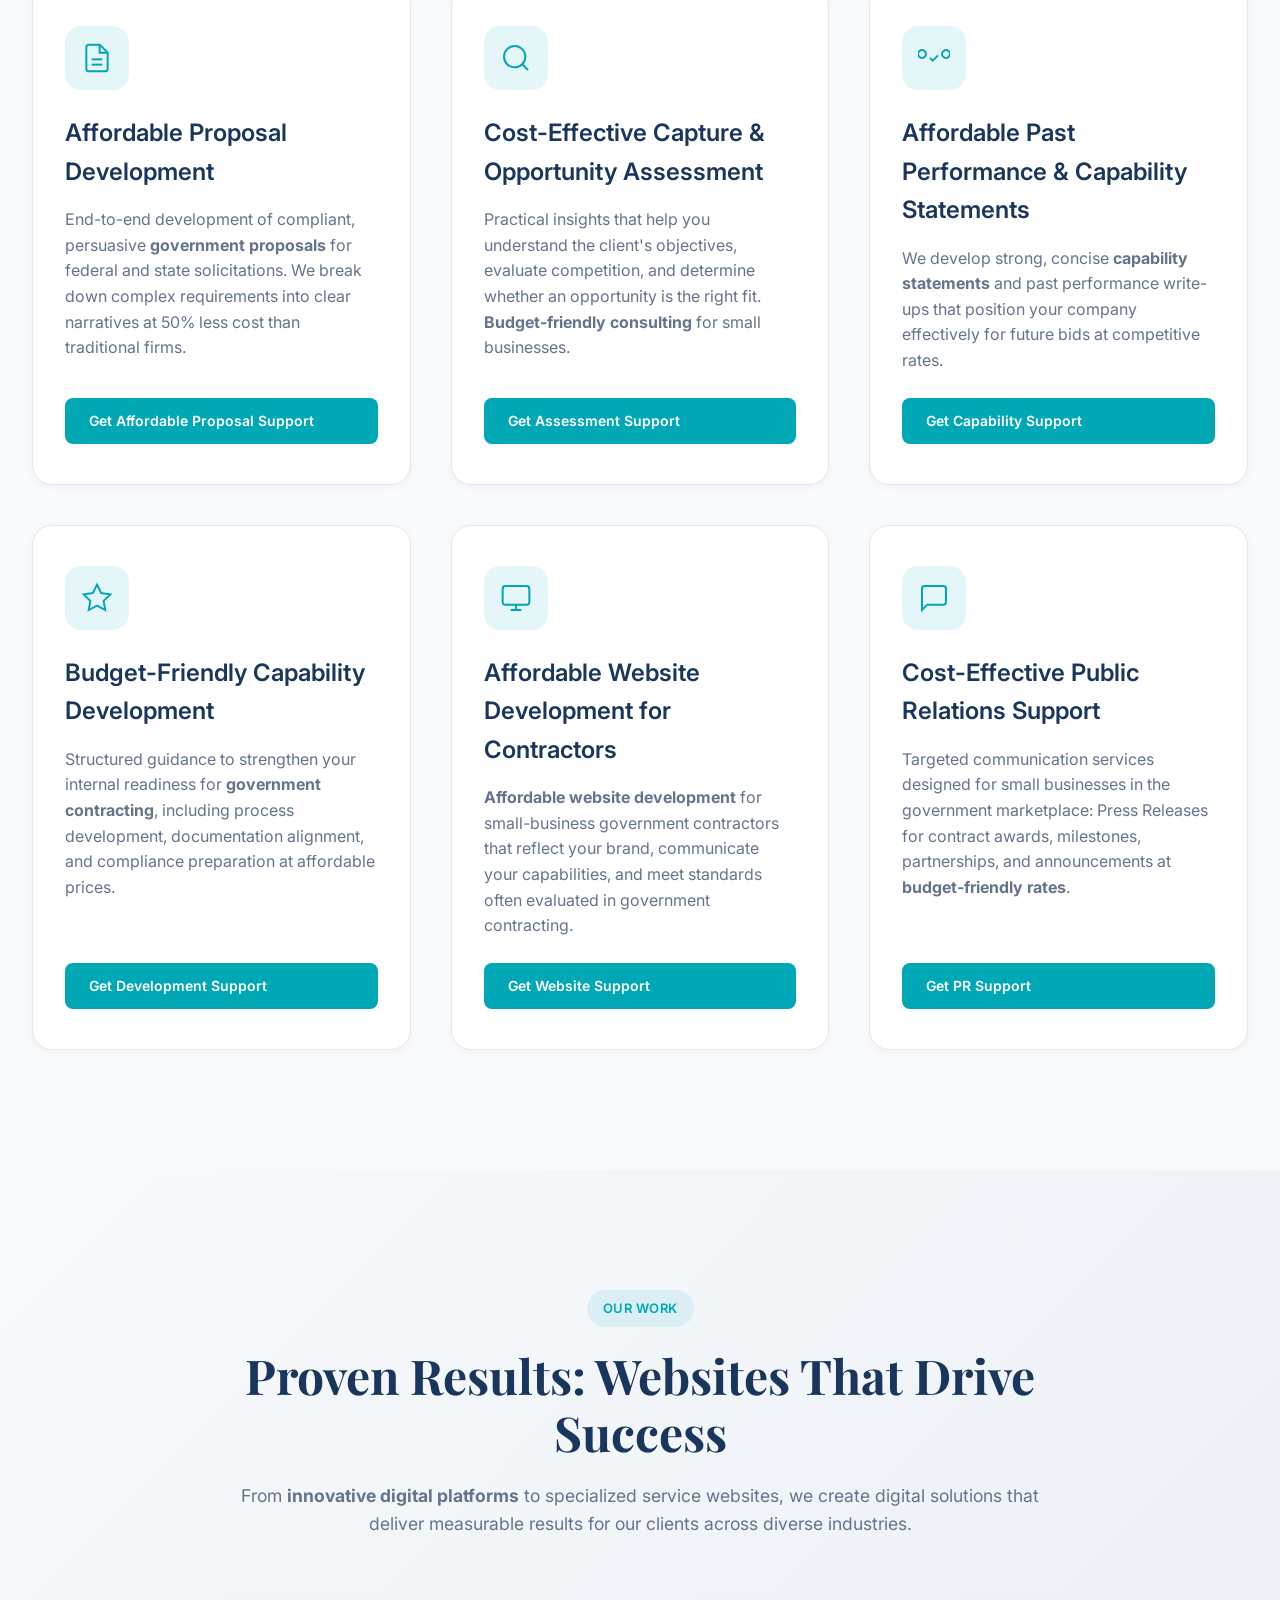
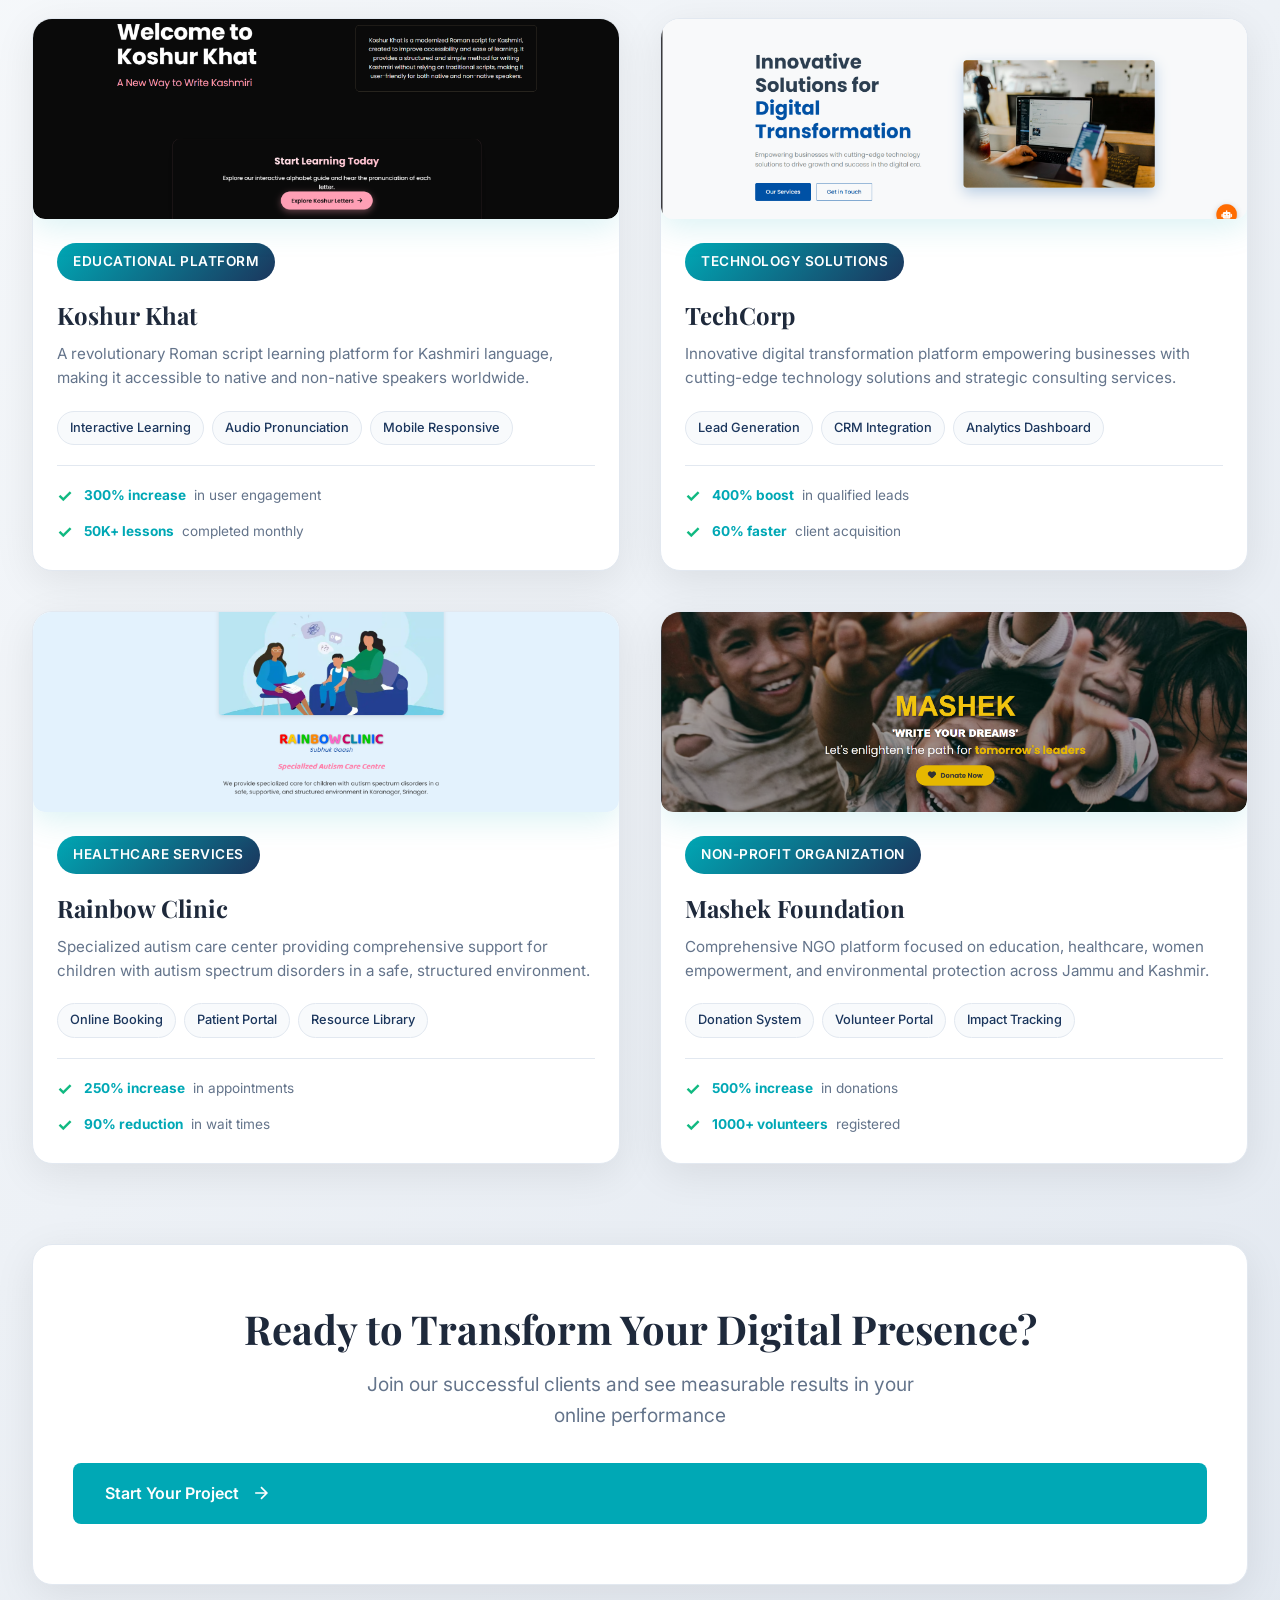
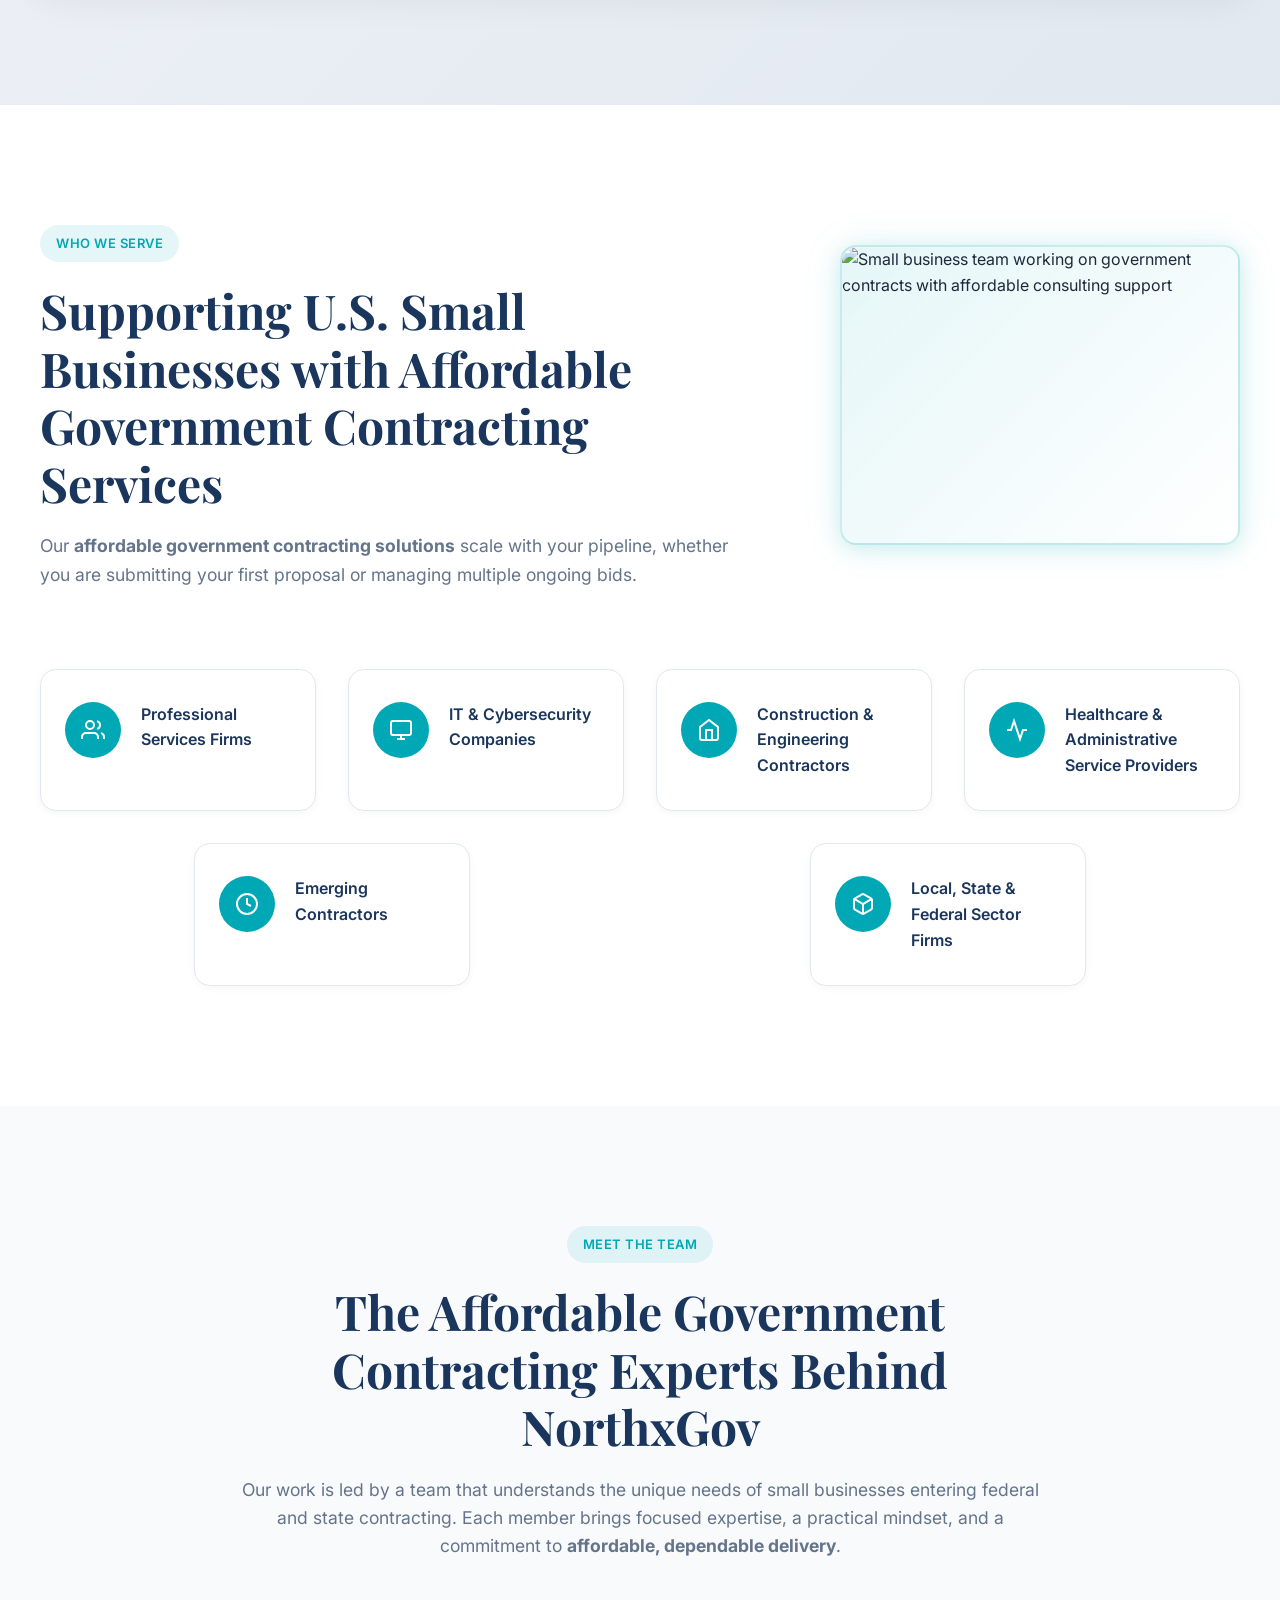
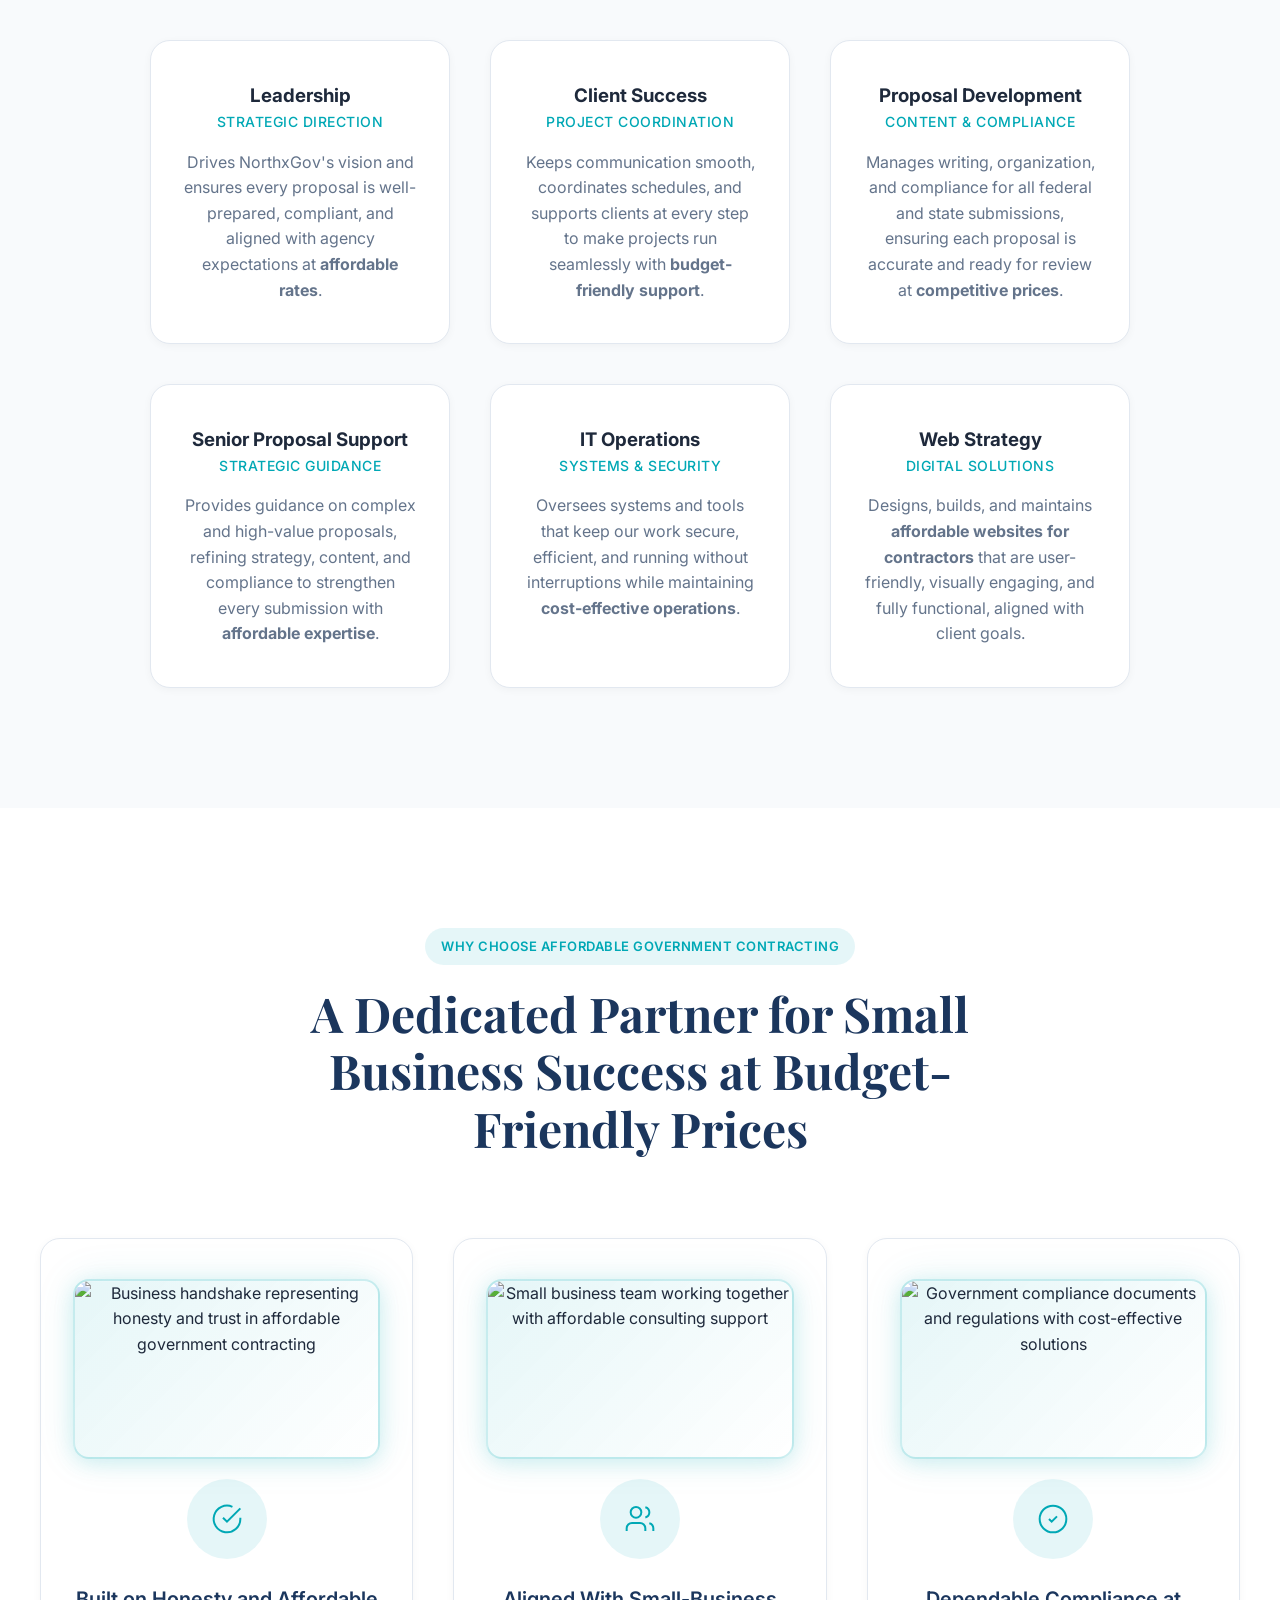
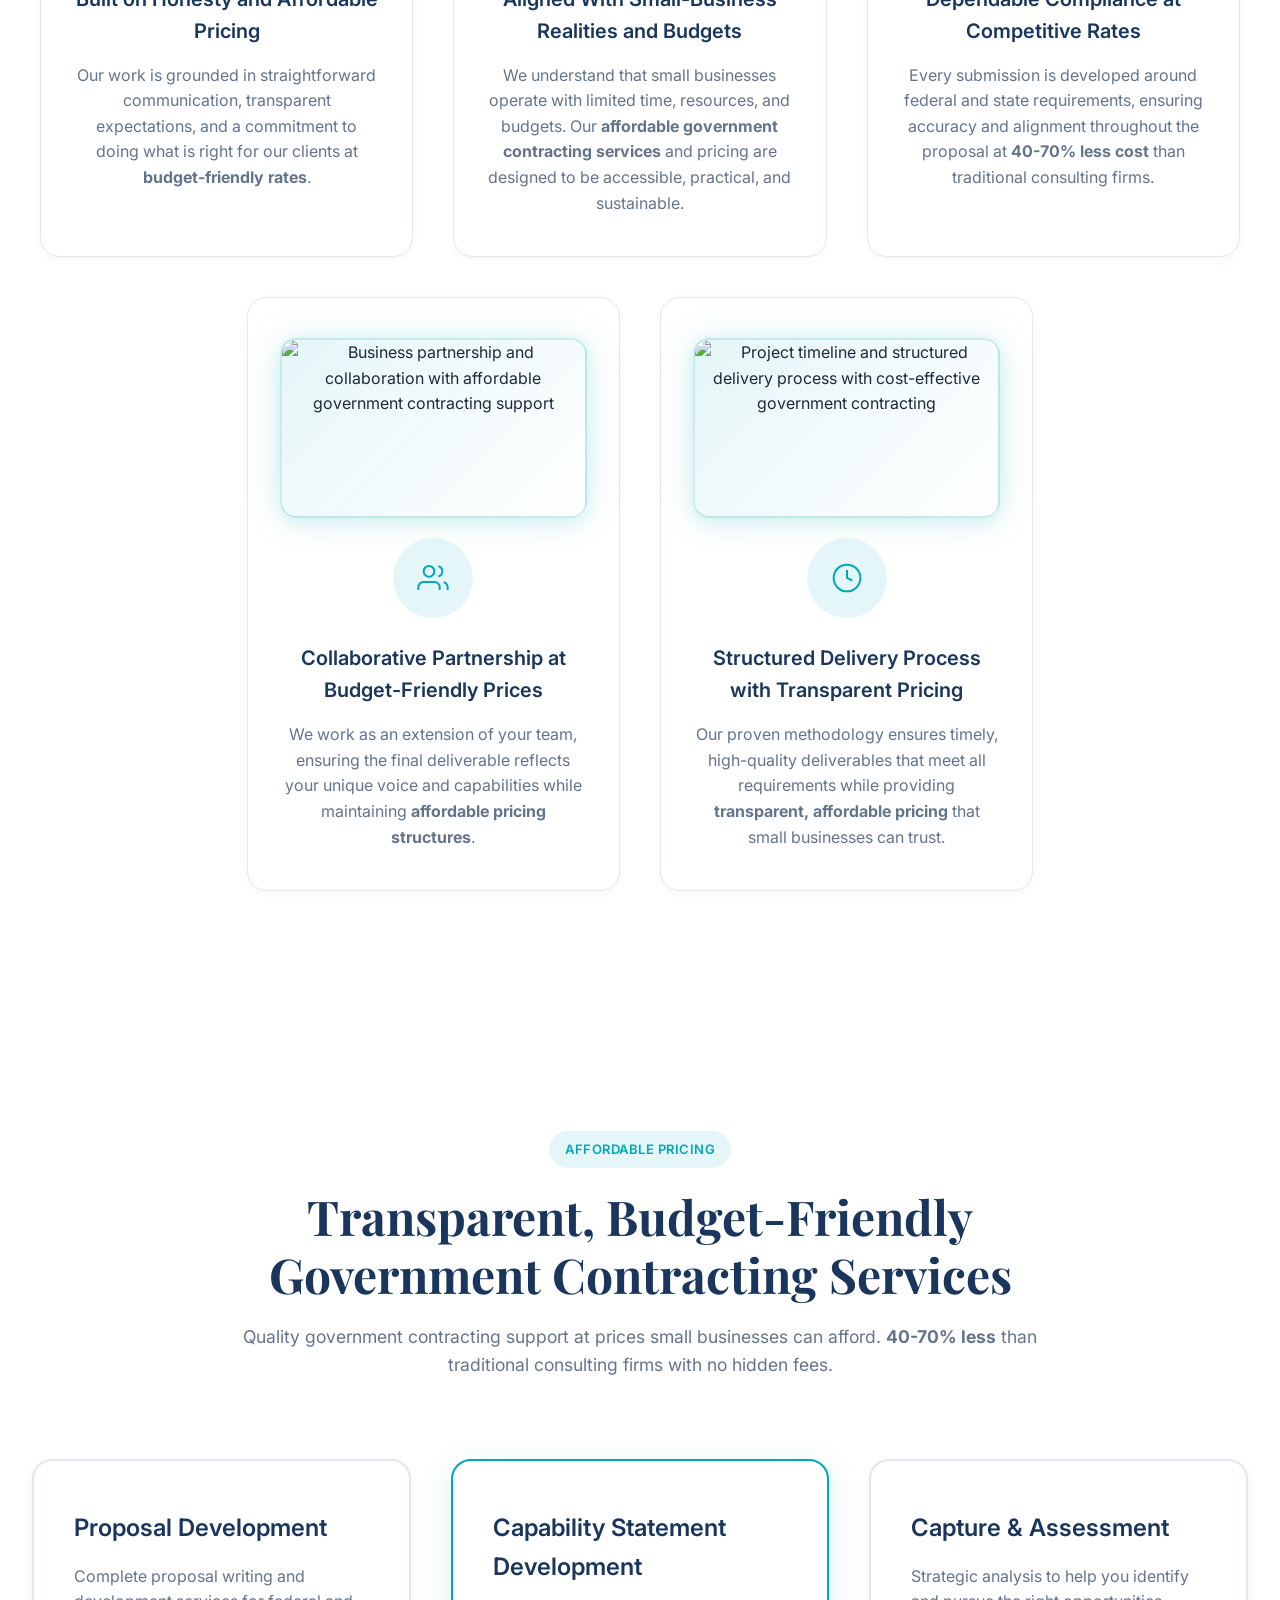
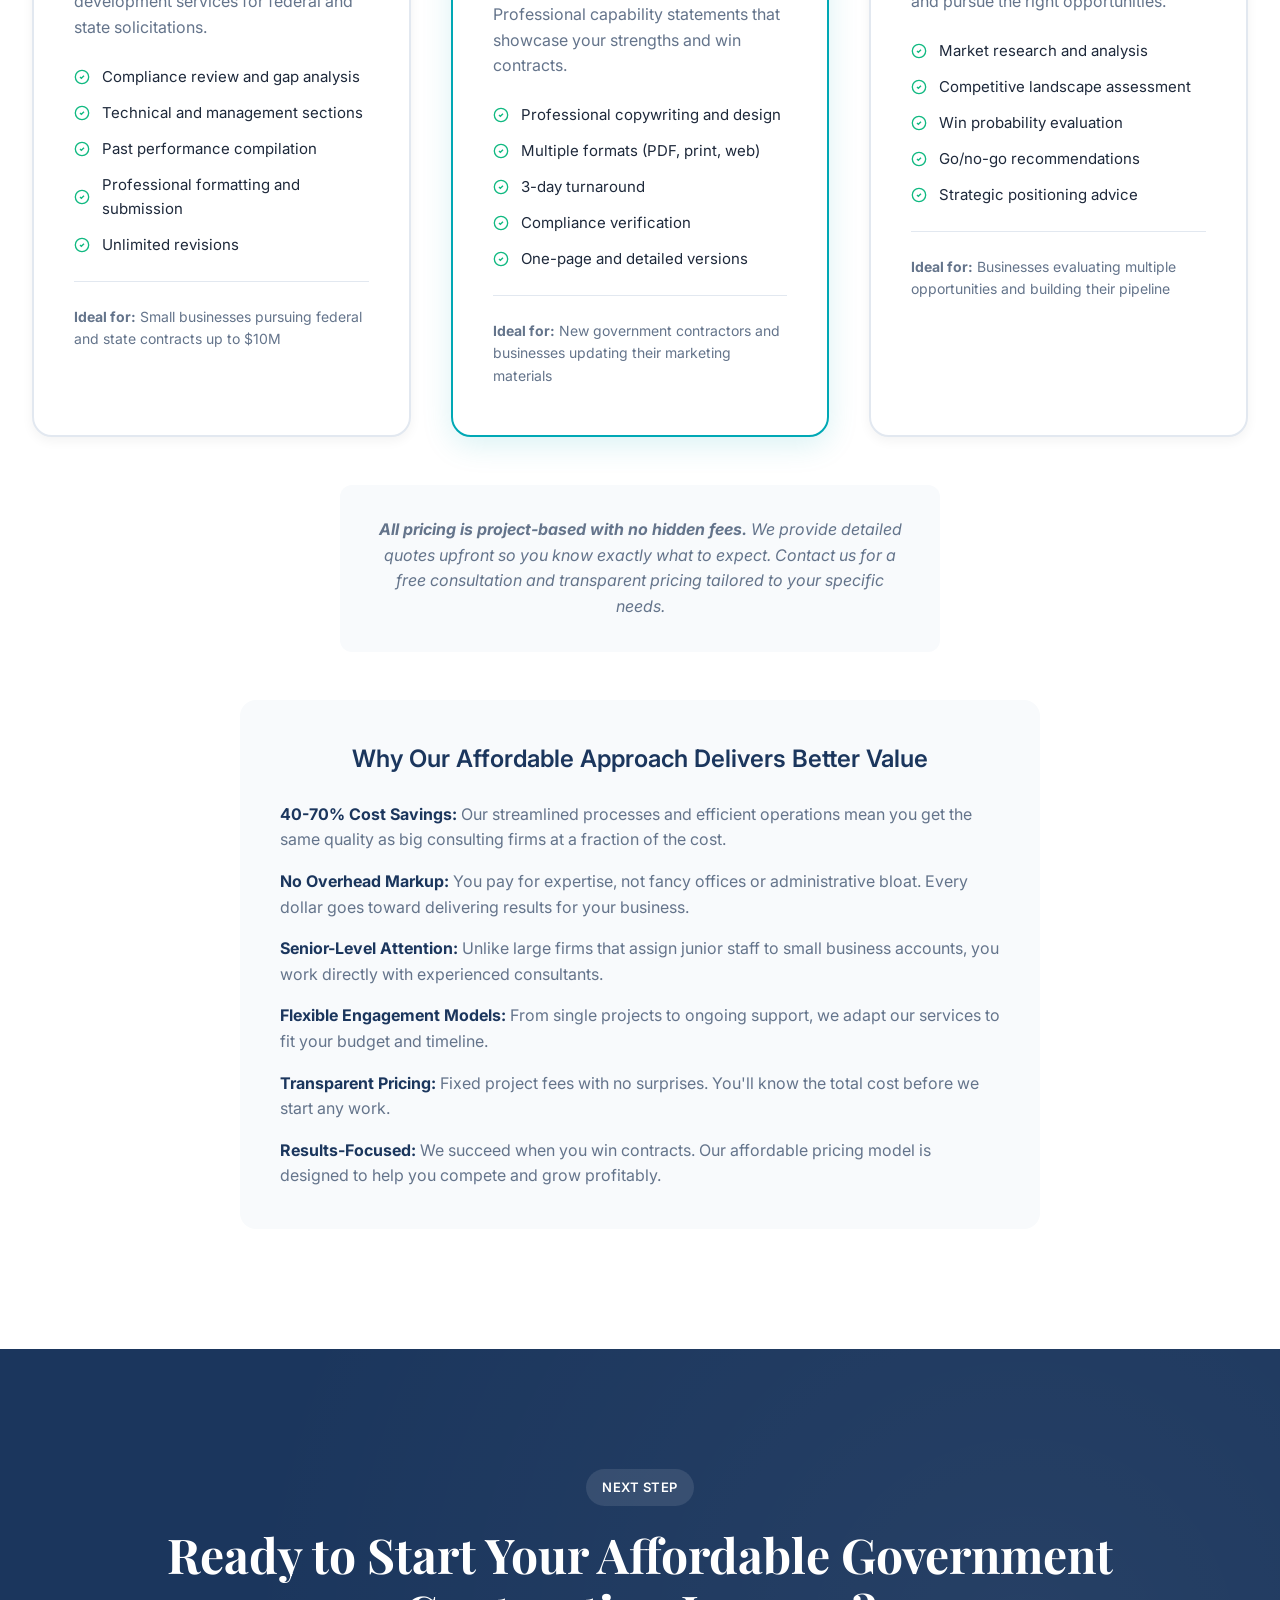
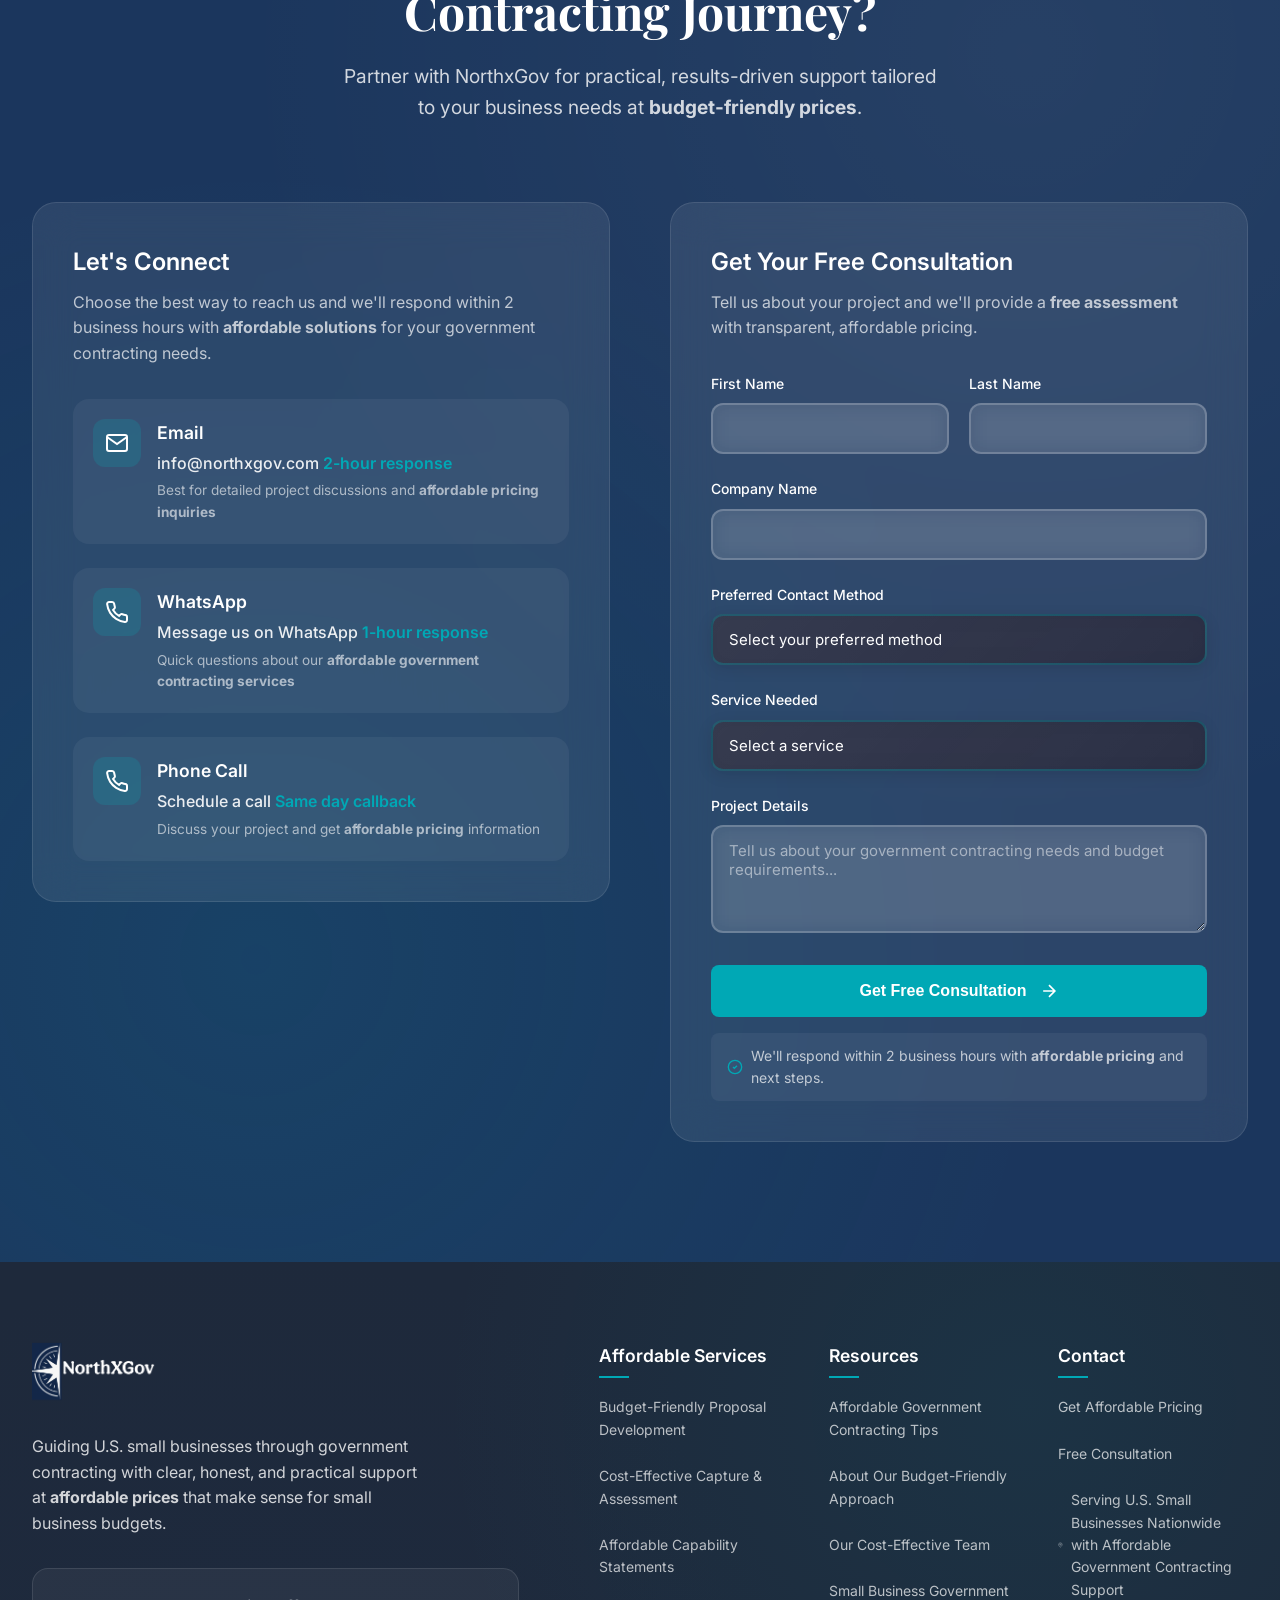
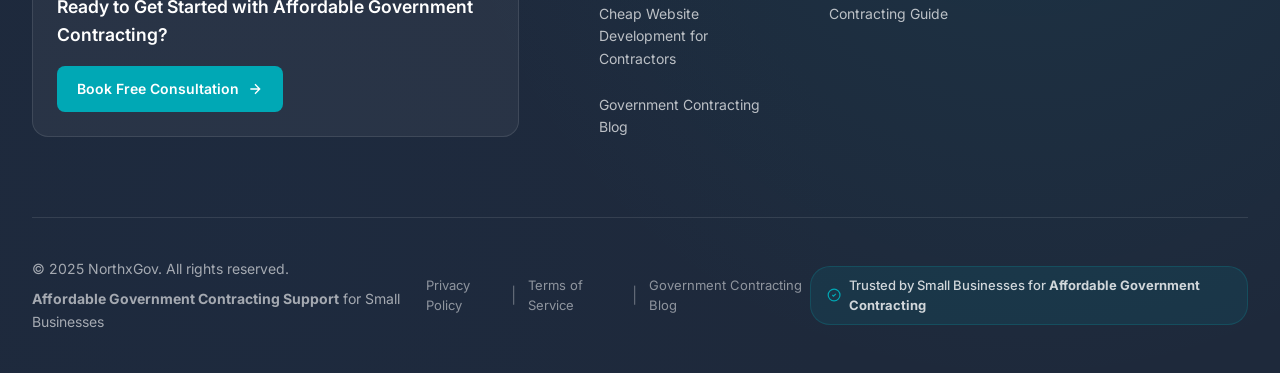
==== commit e8eb9bf7: "changed copyright date" ====
--- a/index.html
+++ b/index.html
@@ -1375,7 +1375,7 @@
             <div class="footer-bottom">
                 <div class="footer-info">
                     <div class="copyright">
-                        <p>&copy; 2024 NorthxGov. All rights reserved.</p>
+                        <p>&copy; 2025 NorthxGov. All rights reserved.</p>
                         <p><strong>Affordable Government Contracting Support</strong> for Small Businesses</p>
                     </div>
                     <div class="legal-links">
@@ -1416,4 +1416,5 @@
 
 </body>
 
-</html>+
+</html>
--- a/styles.css
+++ b/styles.css
@@ -1100,6 +1100,8 @@
     background: linear-gradient(135deg, rgba(255, 255, 255, 0.95) 0%, rgba(255, 255, 255, 0.9) 100%);
     border-radius: 20px;
     padding: 32px;
+    min-height: 400px;
+    height: auto;
     box-shadow:
         0 25px 60px rgba(0, 168, 181, 0.15),
         0 10px 30px rgba(0, 0, 0, 0.1),
@@ -1107,8 +1109,10 @@
     border: 1px solid rgba(0, 168, 181, 0.2);
     backdrop-filter: blur(20px);
     position: relative;
-    overflow: hidden;
+    overflow: visible;
     transition: all 0.4s cubic-bezier(0.4, 0, 0.2, 1);
+    display: flex;
+    flex-direction: column;
 }
 
 .hero-card::before {
@@ -1182,9 +1186,10 @@
 
 .card-content {
     position: relative;
-    overflow: hidden;
-    min-height: 160px;
+    overflow: visible;
+    min-height: 200px;
     z-index: 2;
+    flex: 1;
 }
 
 .service-slide {
@@ -1235,9 +1240,11 @@
     font-weight: 600;
     color: var(--primary-teal);
     border: 1px solid rgba(0, 168, 181, 0.2);
-    transition: all 0.3s ease;
+    transition: all 0.4s cubic-bezier(0.4, 0, 0.2, 1);
     position: relative;
     overflow: hidden;
+    cursor: pointer;
+    transform: translateY(0);
 }
 
 .metric-item::before {
@@ -1253,6 +1260,42 @@
 
 .metric-item:hover::before {
     left: 100%;
+}
+
+.metric-item:hover {
+    transform: translateY(-3px) scale(1.05);
+    background: linear-gradient(135deg, rgba(0, 168, 181, 0.2) 0%, rgba(0, 168, 181, 0.1) 100%);
+    border-color: rgba(0, 168, 181, 0.4);
+    box-shadow:
+        0 8px 25px rgba(0, 168, 181, 0.2),
+        0 4px 12px rgba(0, 0, 0, 0.1);
+    color: var(--primary-navy);
+}
+
+.metric-item:active {
+    transform: translateY(-1px) scale(1.02);
+    transition: all 0.1s ease;
+}
+
+/* Add subtle pulse animation on hover */
+.metric-item:hover {
+    animation: metric-pulse 2s infinite;
+}
+
+@keyframes metric-pulse {
+
+    0%,
+    100% {
+        box-shadow:
+            0 8px 25px rgba(0, 168, 181, 0.2),
+            0 4px 12px rgba(0, 0, 0, 0.1);
+    }
+
+    50% {
+        box-shadow:
+            0 12px 35px rgba(0, 168, 181, 0.3),
+            0 6px 18px rgba(0, 0, 0, 0.15);
+    }
 }
 
 .metric-item:hover {
@@ -1319,6 +1362,11 @@
     .hero-card {
         padding: 24px;
         margin: 0 16px;
+        min-height: 350px;
+    }
+
+    .card-content {
+        min-height: 180px;
     }
 
     .card-title {
@@ -3406,12 +3454,23 @@
     }
 
     .portfolio-stats {
-        flex-direction: column;
-        gap: 20px;
+        flex-direction: row;
+        gap: 15px;
+        justify-content: center;
+        flex-wrap: wrap;
     }
 
     .stat-number {
-        font-size: 2rem;
+        font-size: 1.8rem;
+    }
+
+    .stat-item {
+        min-width: 80px;
+        flex: 1;
+    }
+
+    .stat-label {
+        font-size: 0.9rem;
     }
 
     .portfolio-cta {
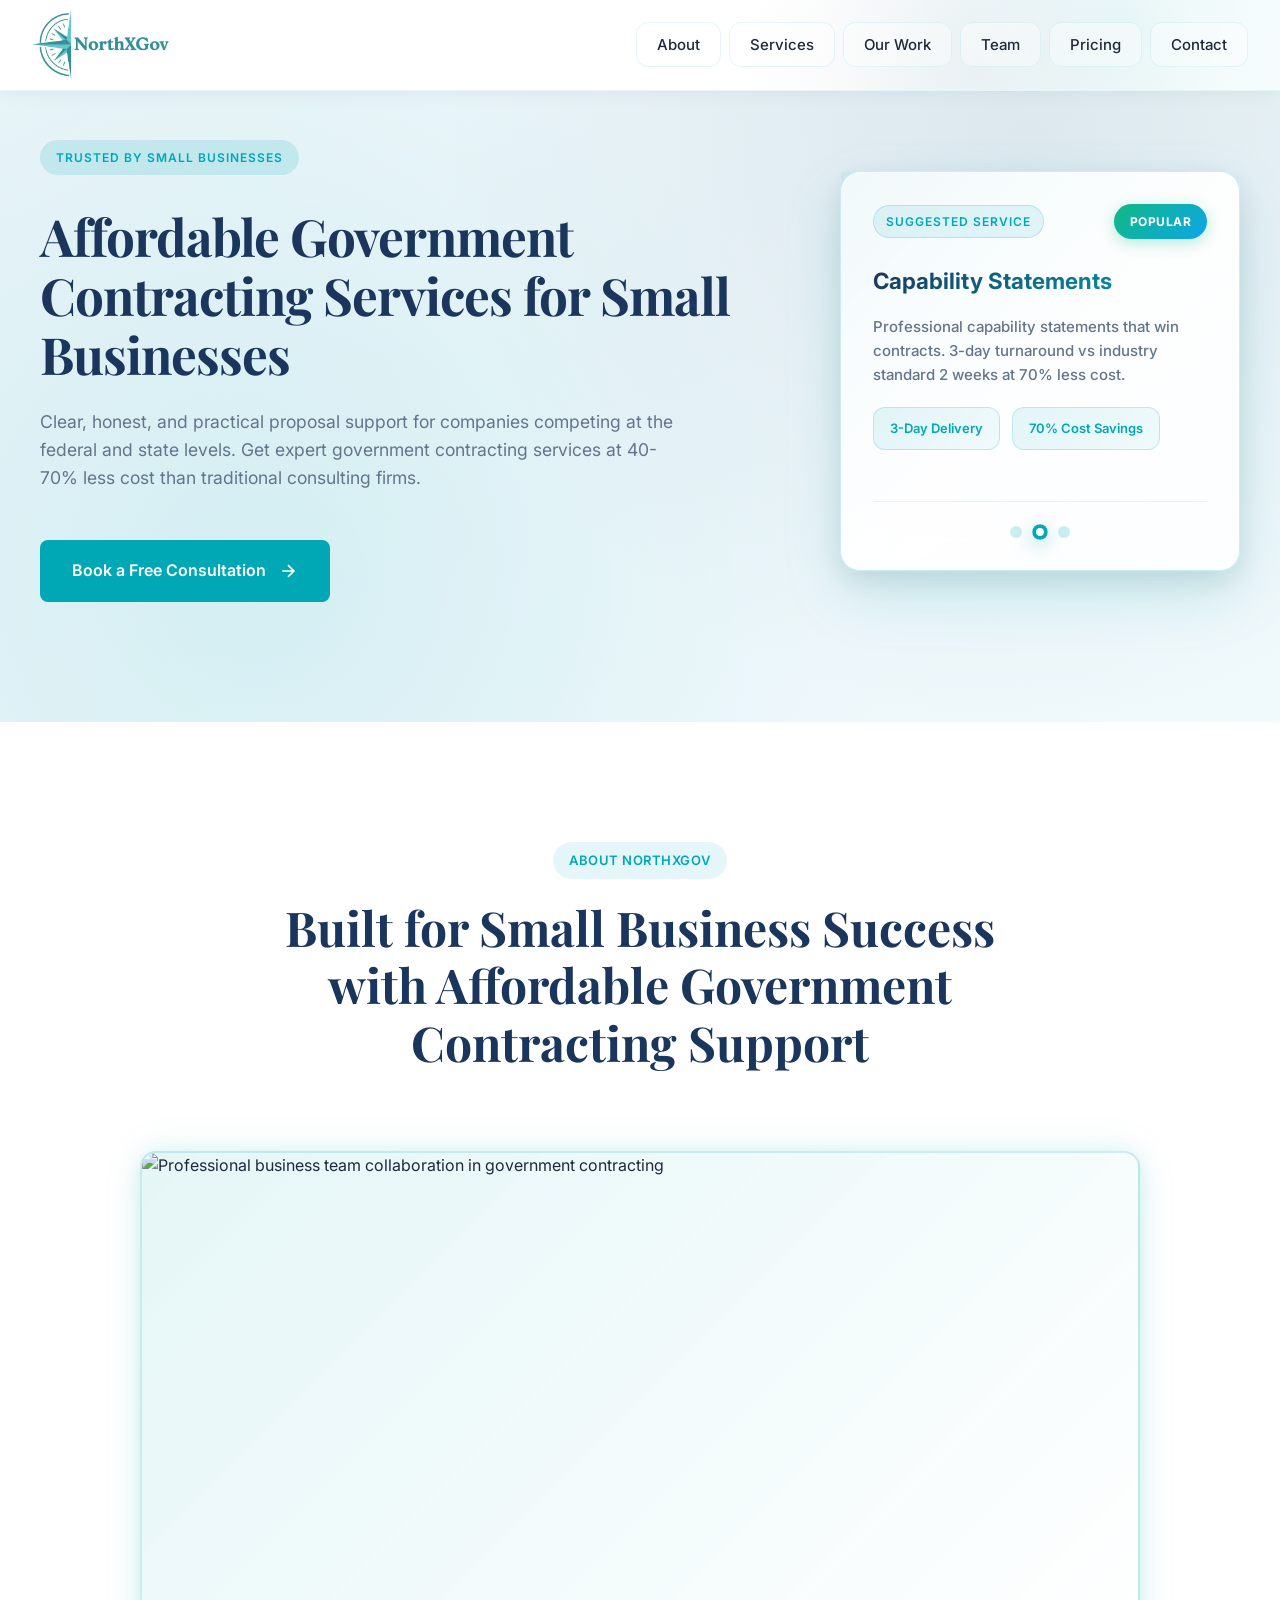
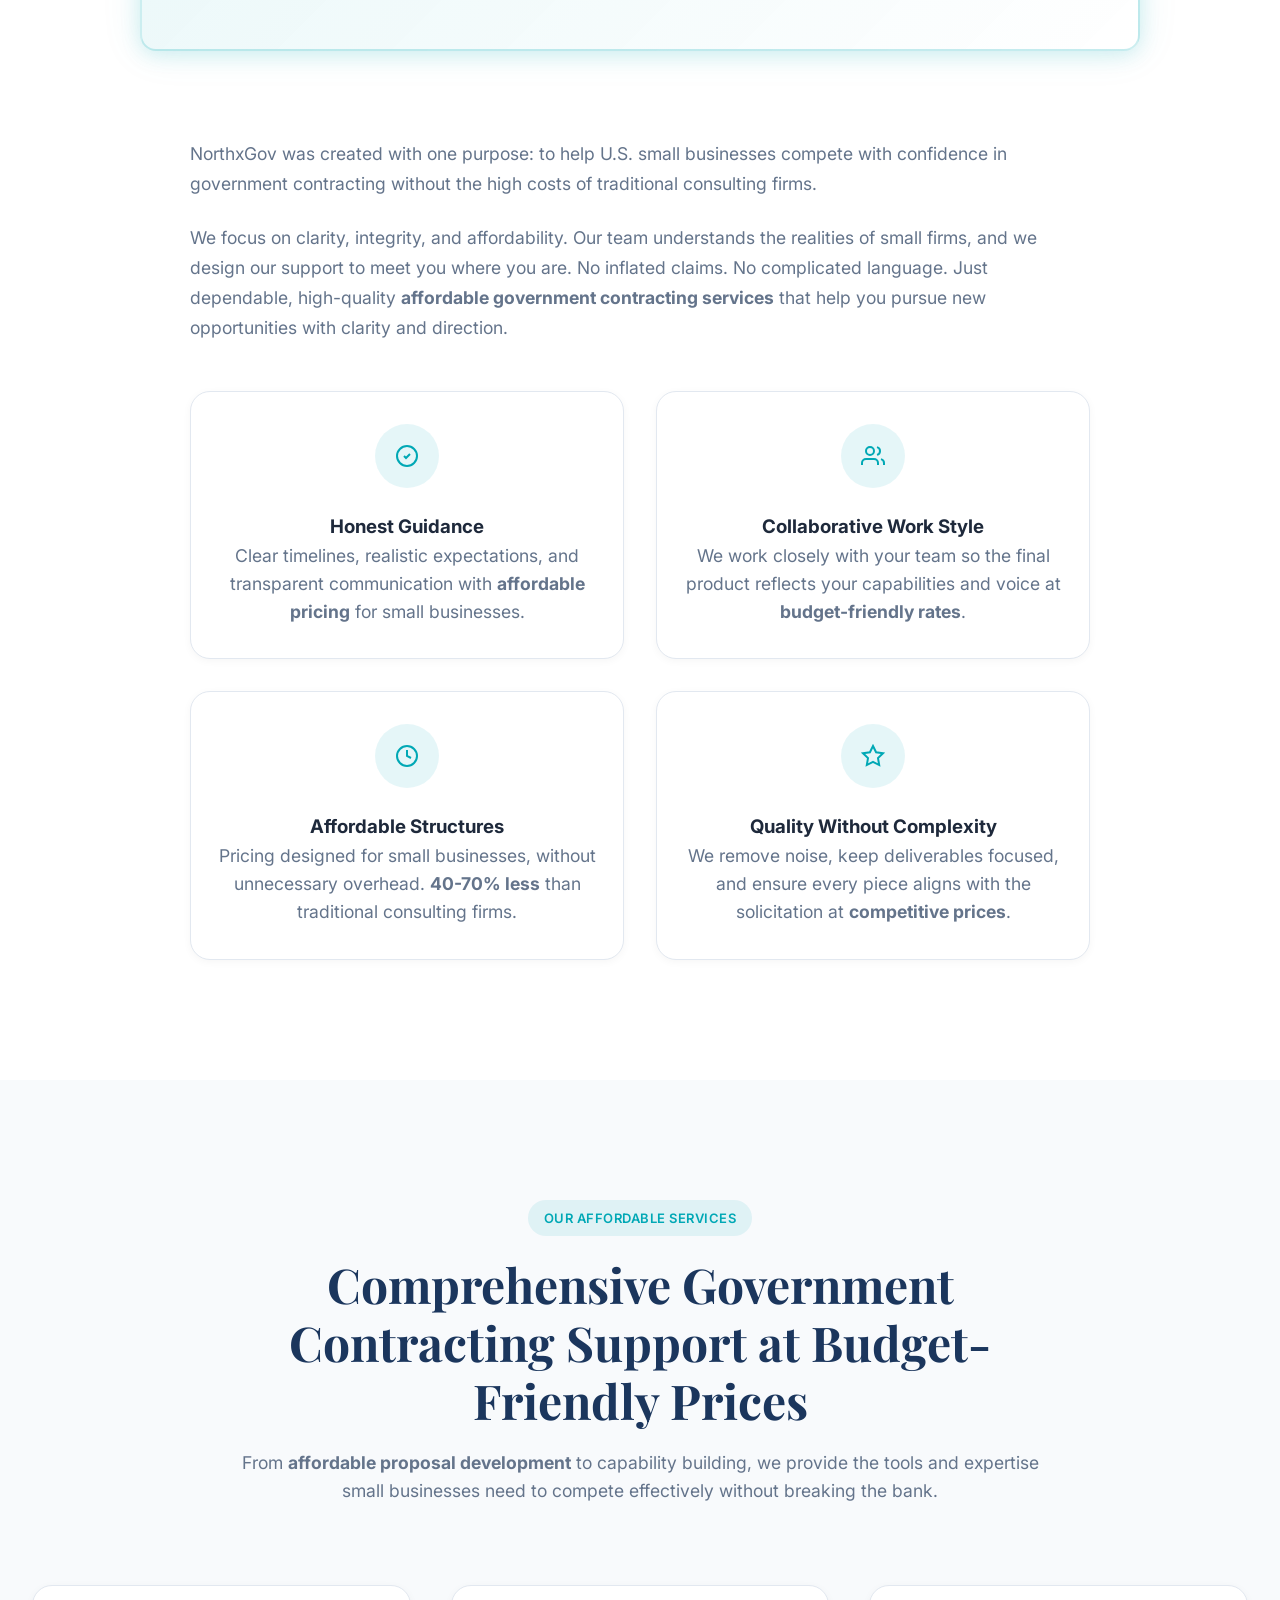
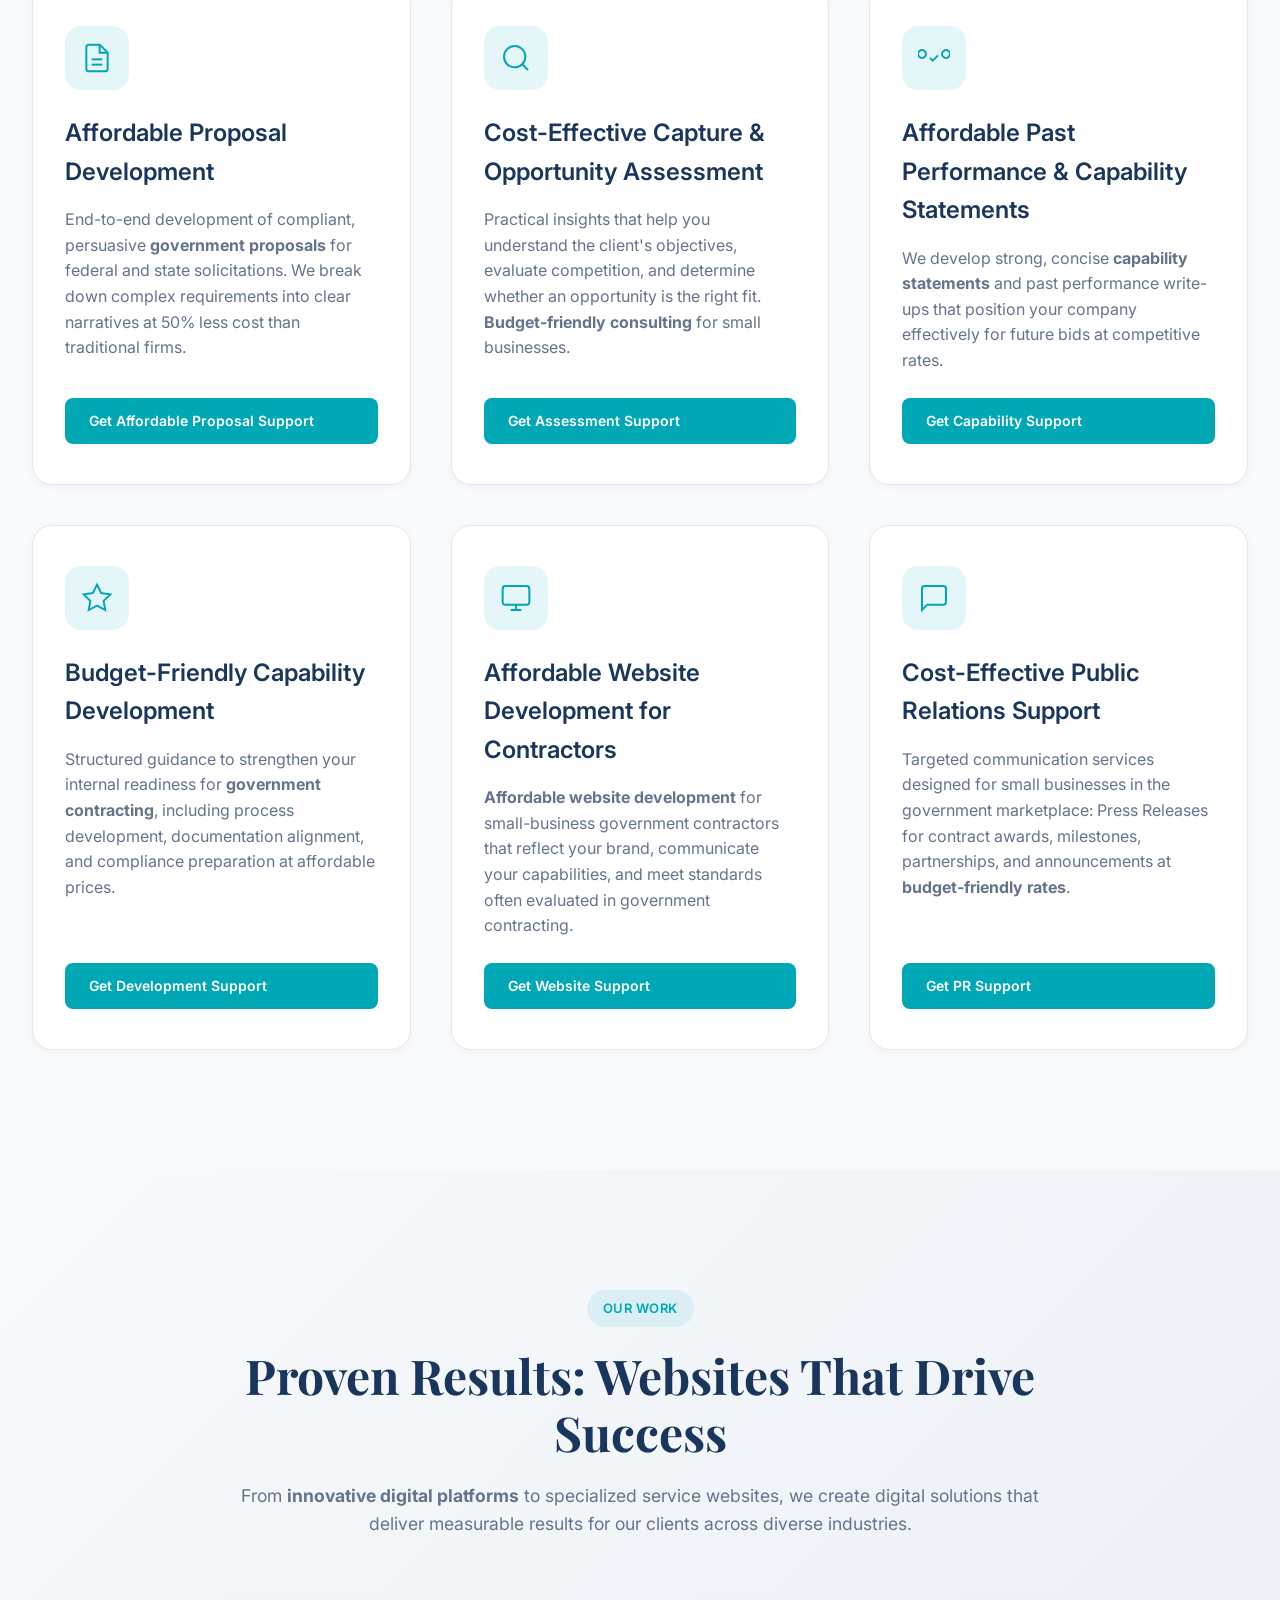
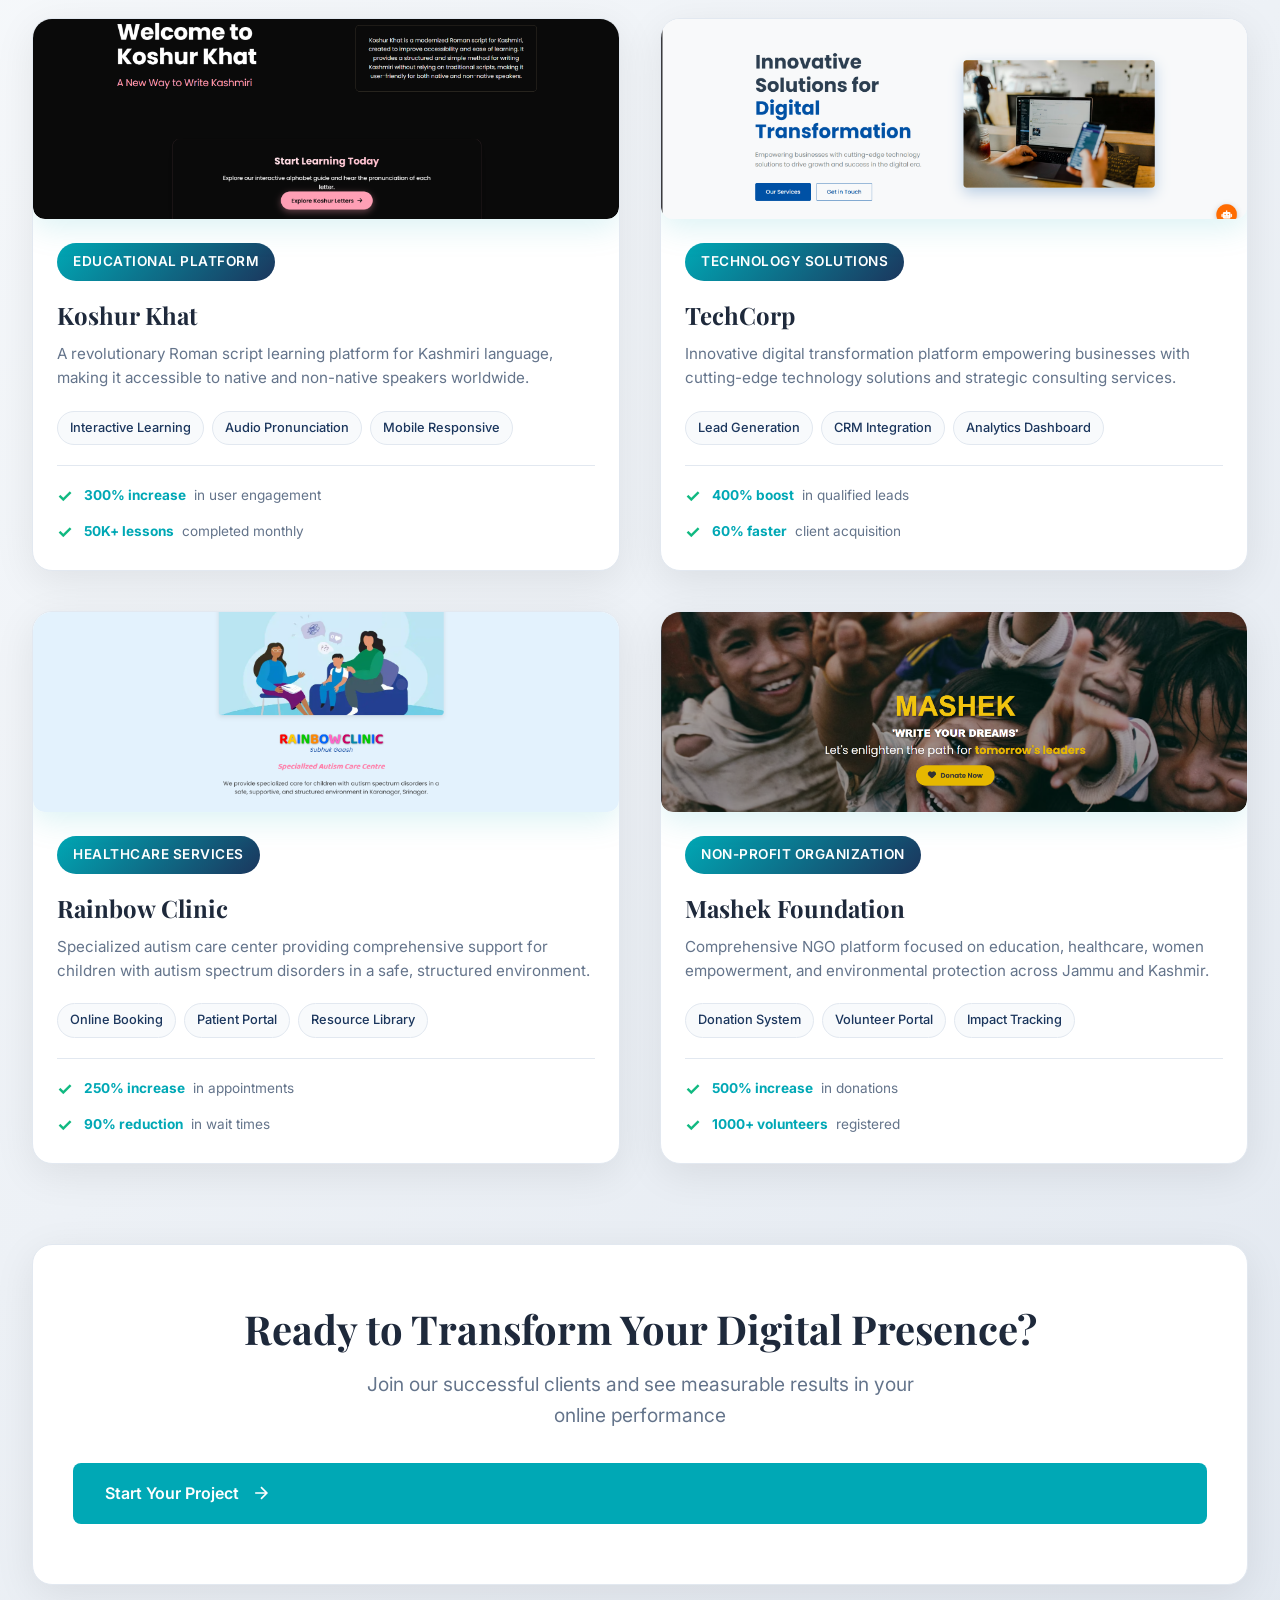
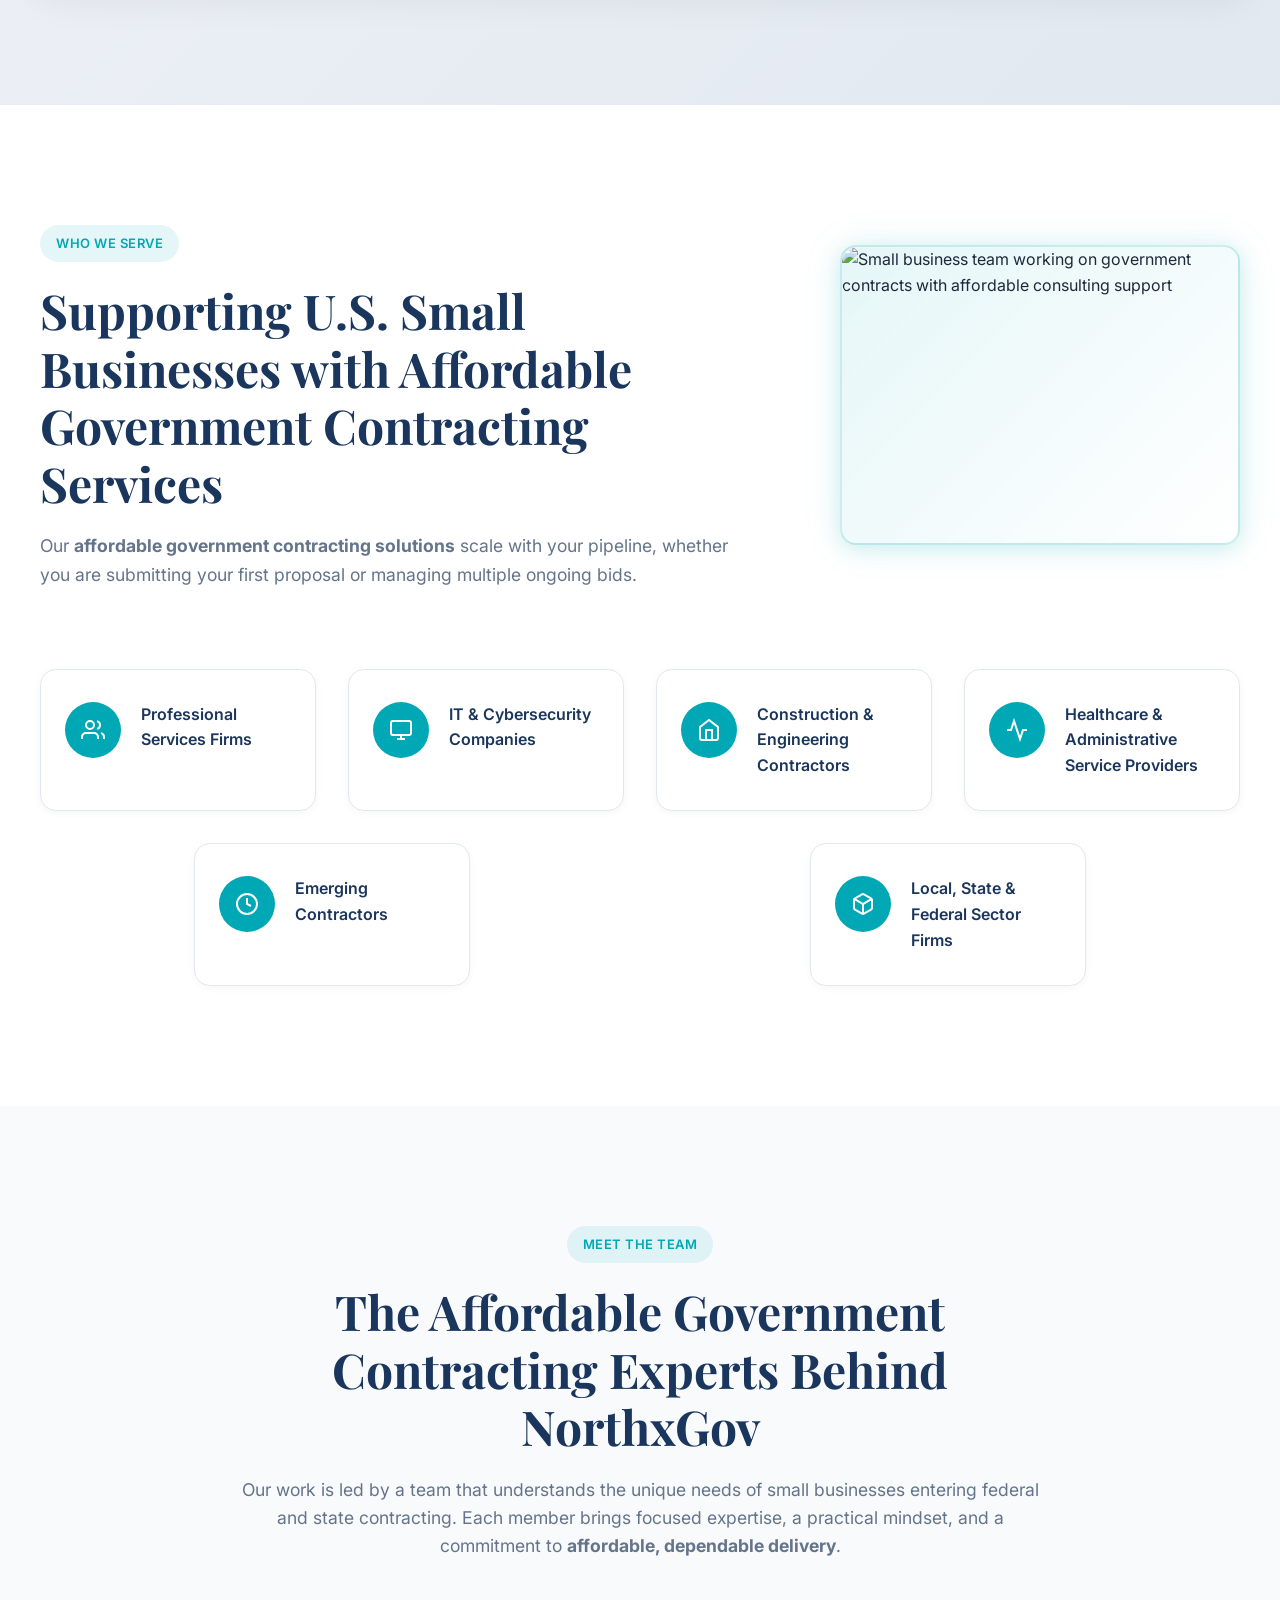
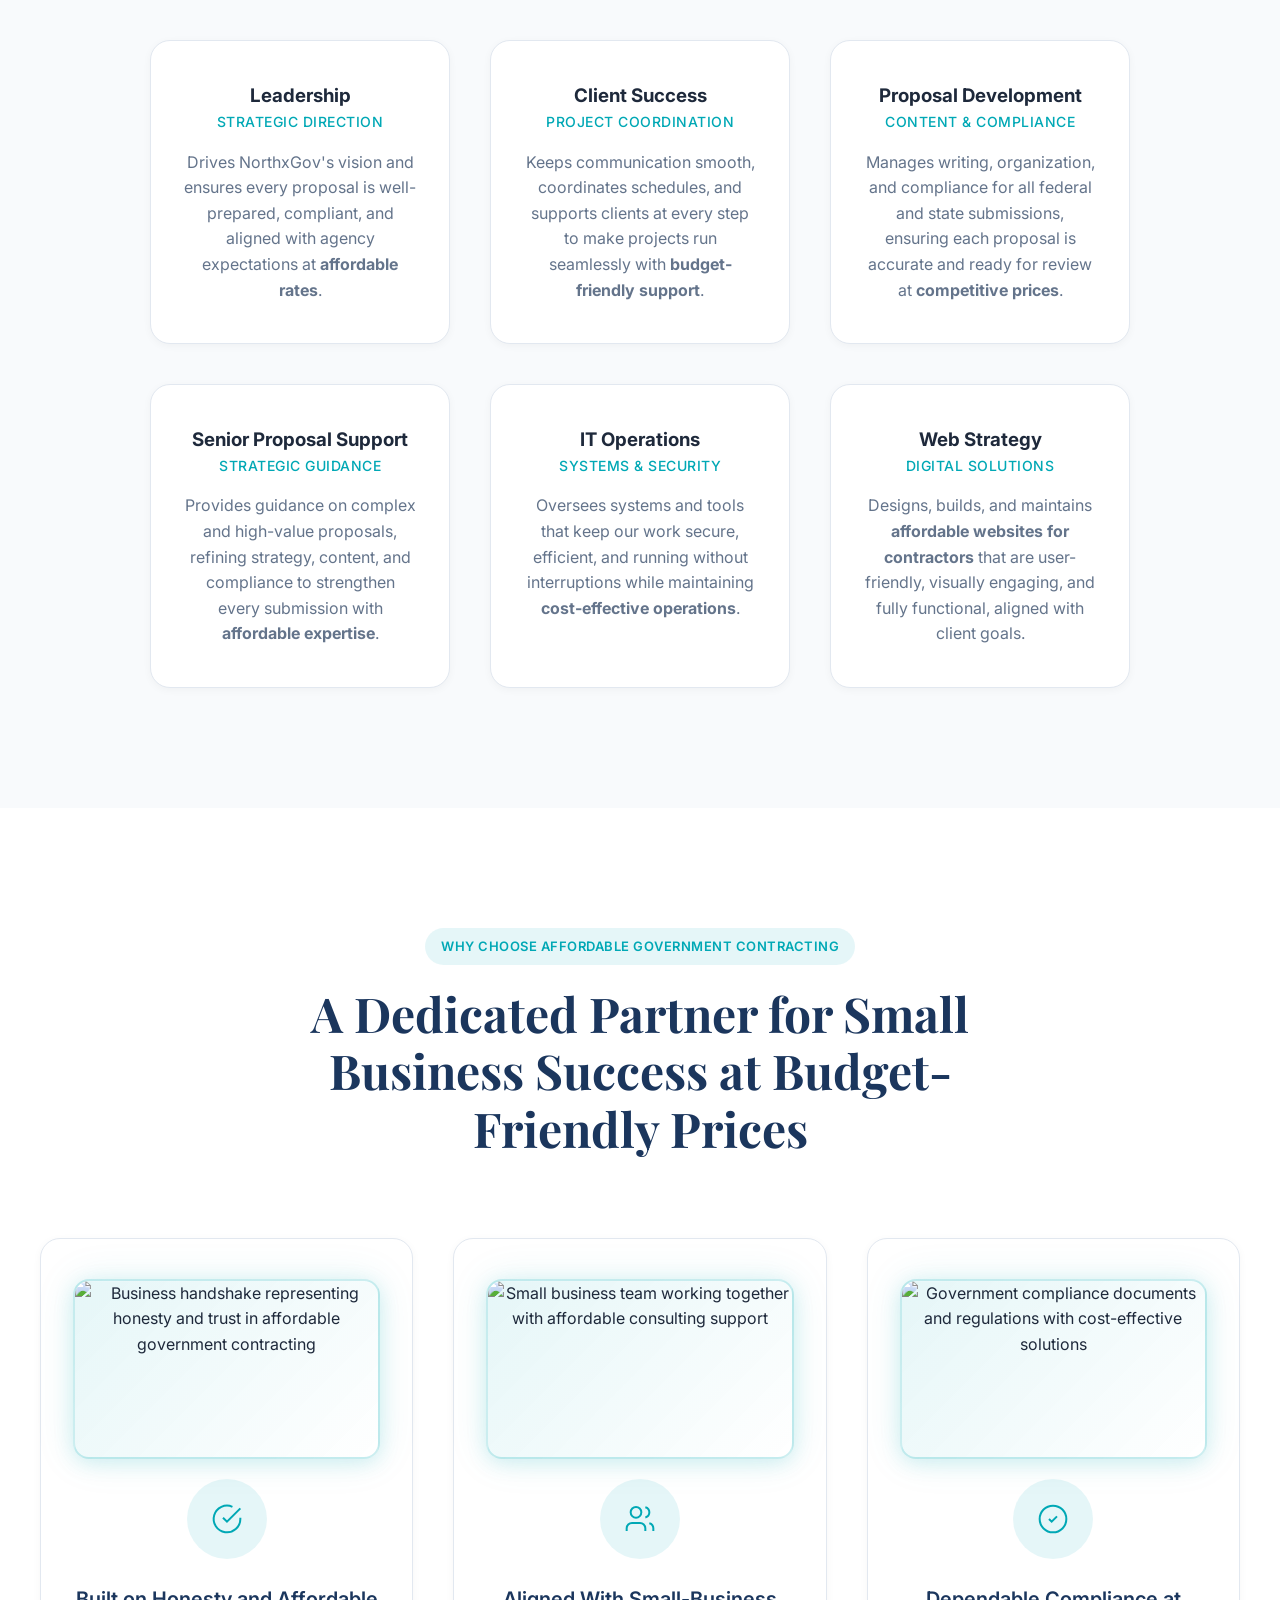
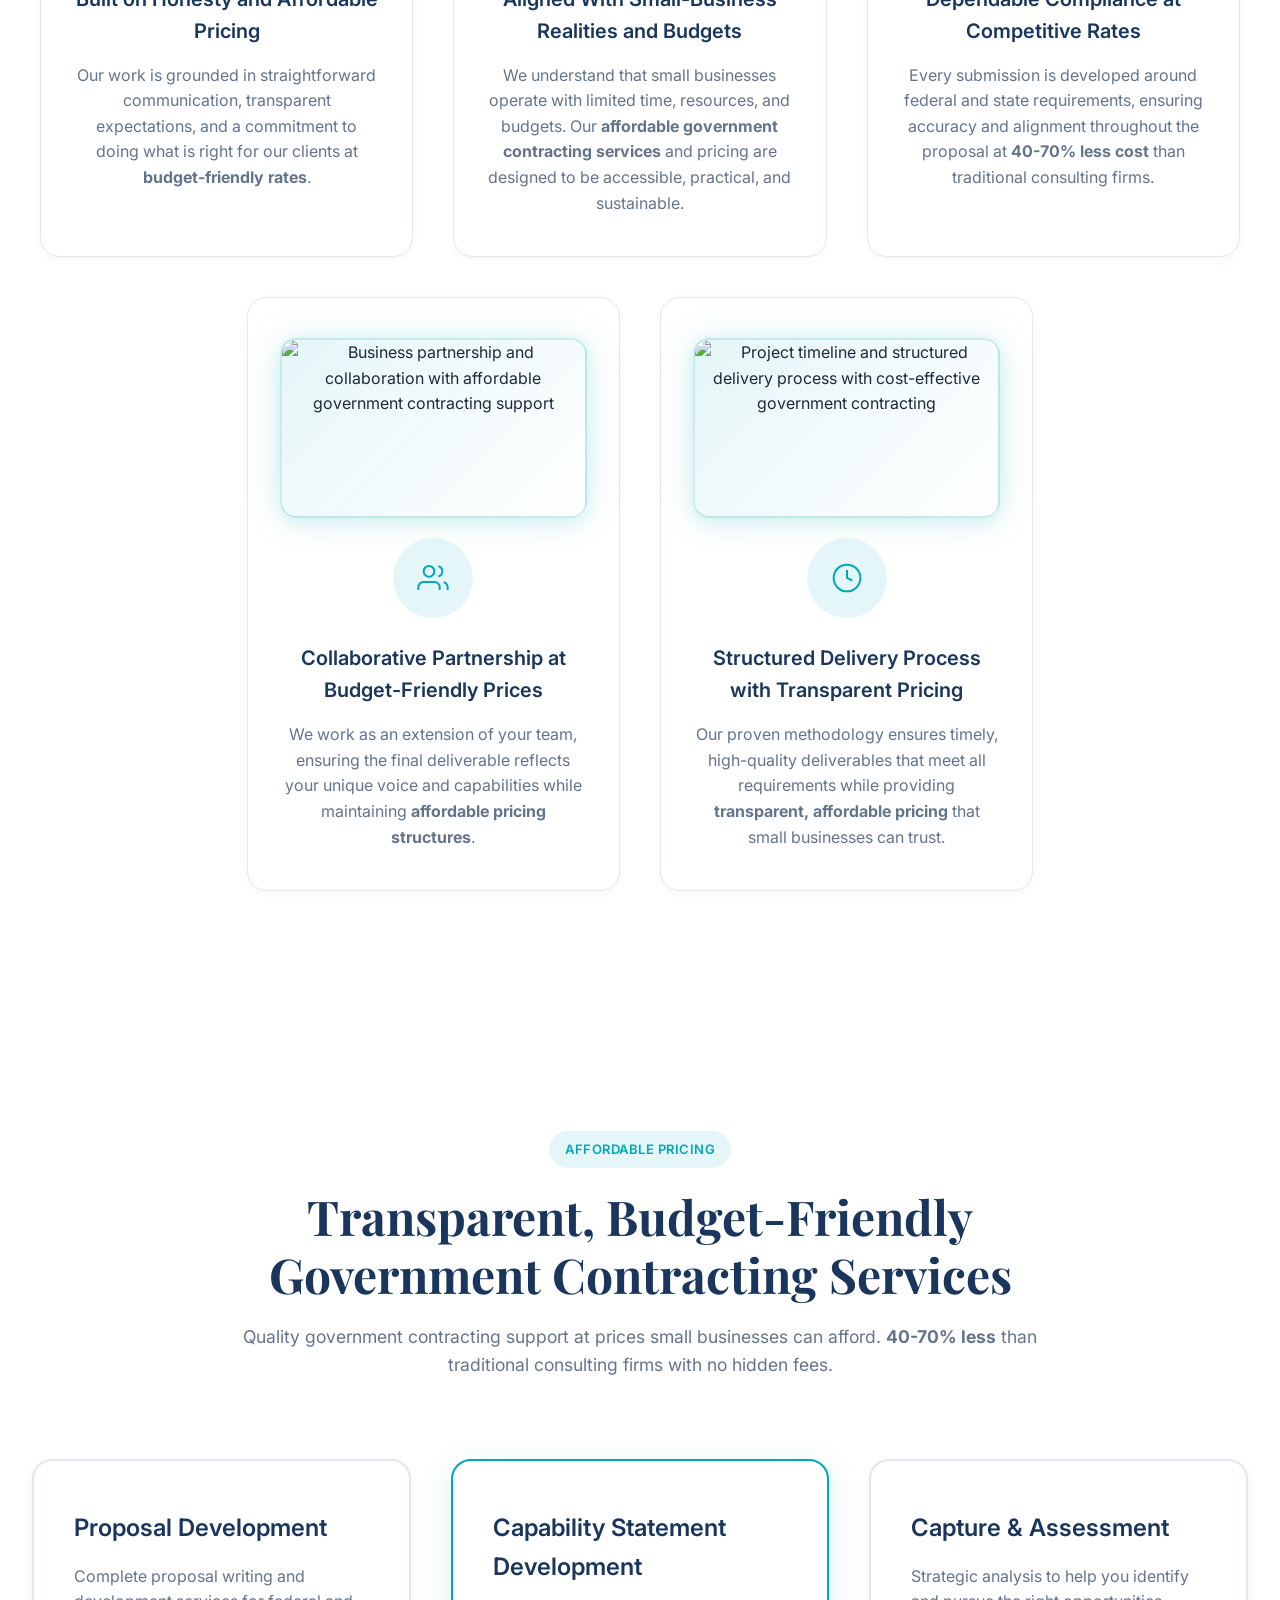
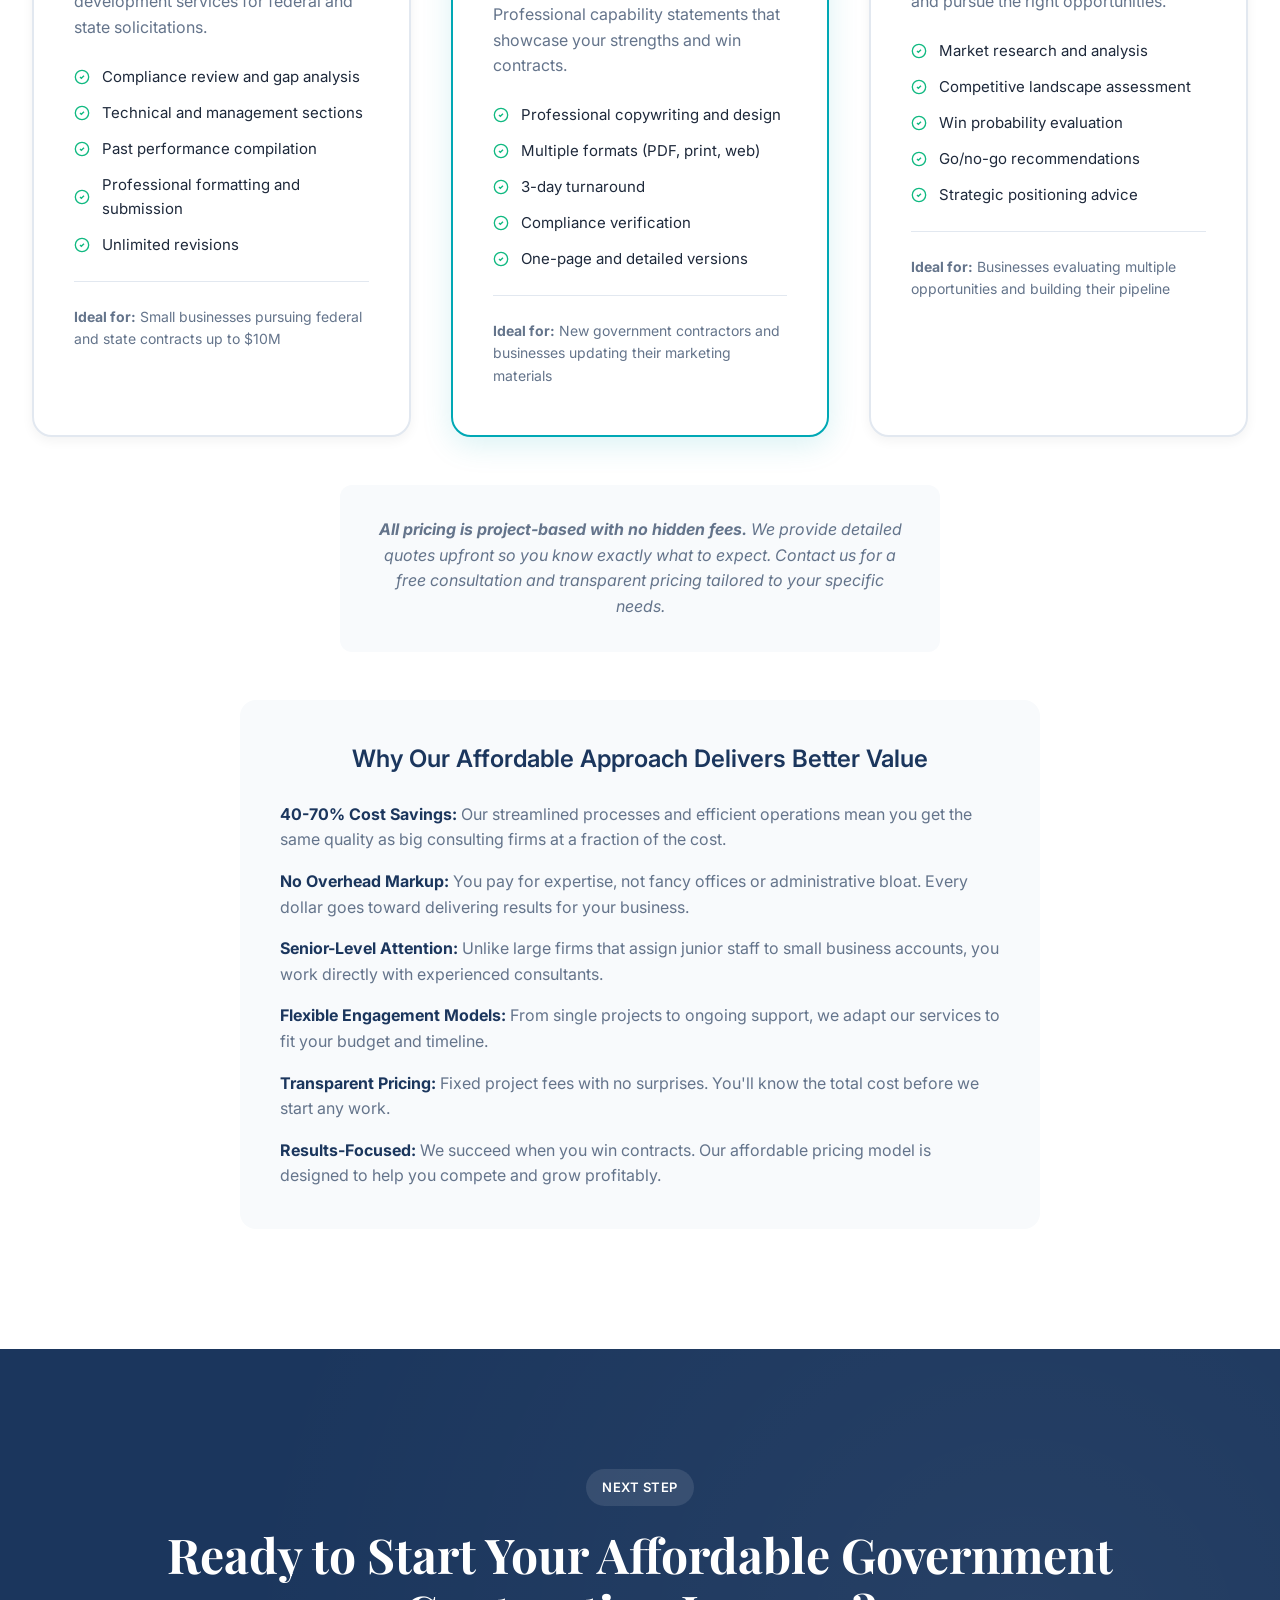
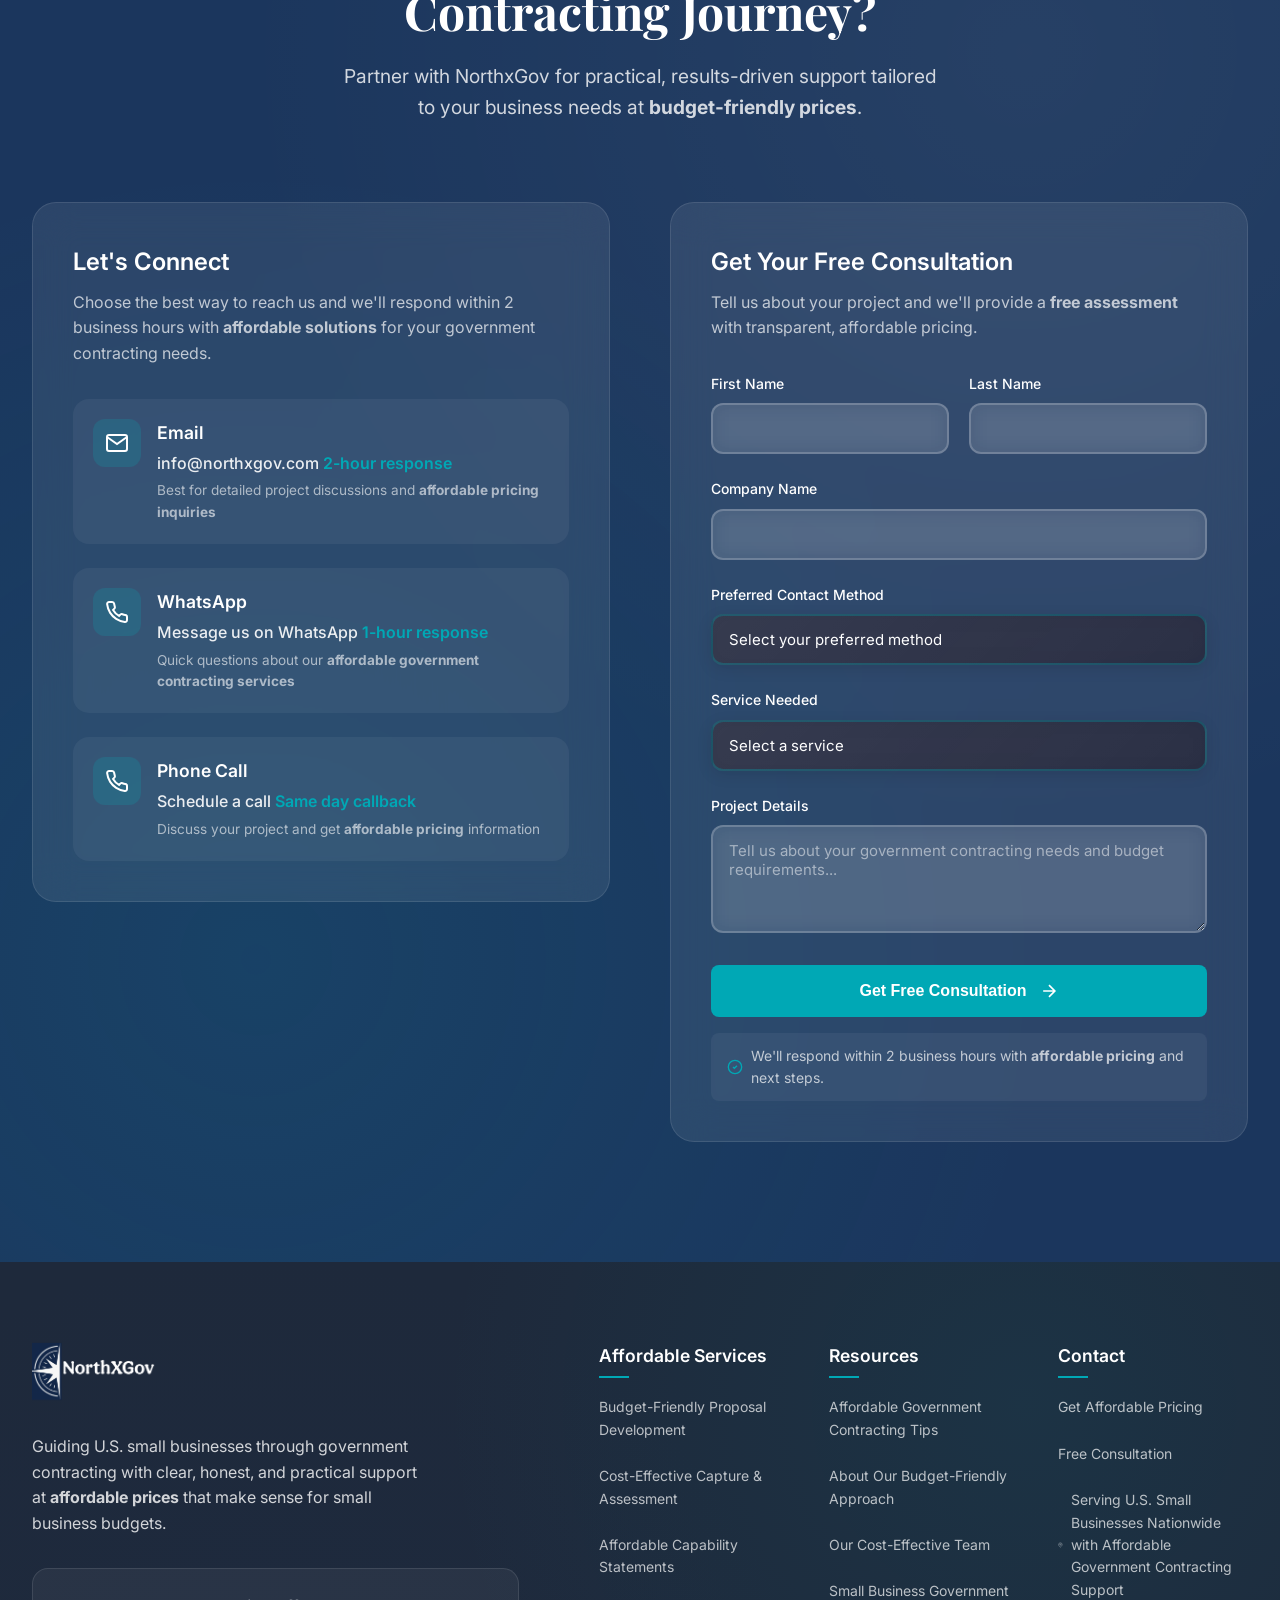
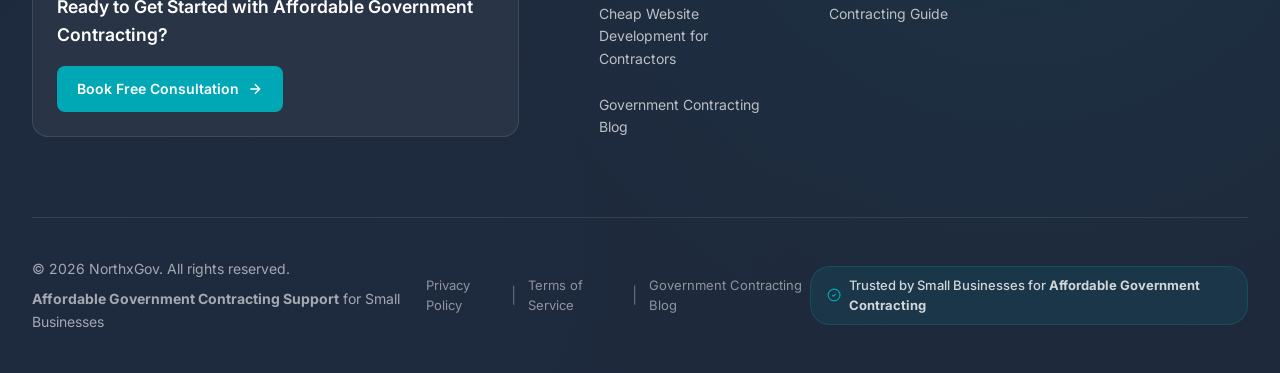
==== commit 5d7173bb: "Update index.html" ====
--- a/index.html
+++ b/index.html
@@ -1375,7 +1375,7 @@
             <div class="footer-bottom">
                 <div class="footer-info">
                     <div class="copyright">
-                        <p>&copy; 2025 NorthxGov. All rights reserved.</p>
+                        <p>&copy; 2026 NorthxGov. All rights reserved.</p>
                         <p><strong>Affordable Government Contracting Support</strong> for Small Businesses</p>
                     </div>
                     <div class="legal-links">
@@ -1418,3 +1418,4 @@
 
 
 </html>
+
